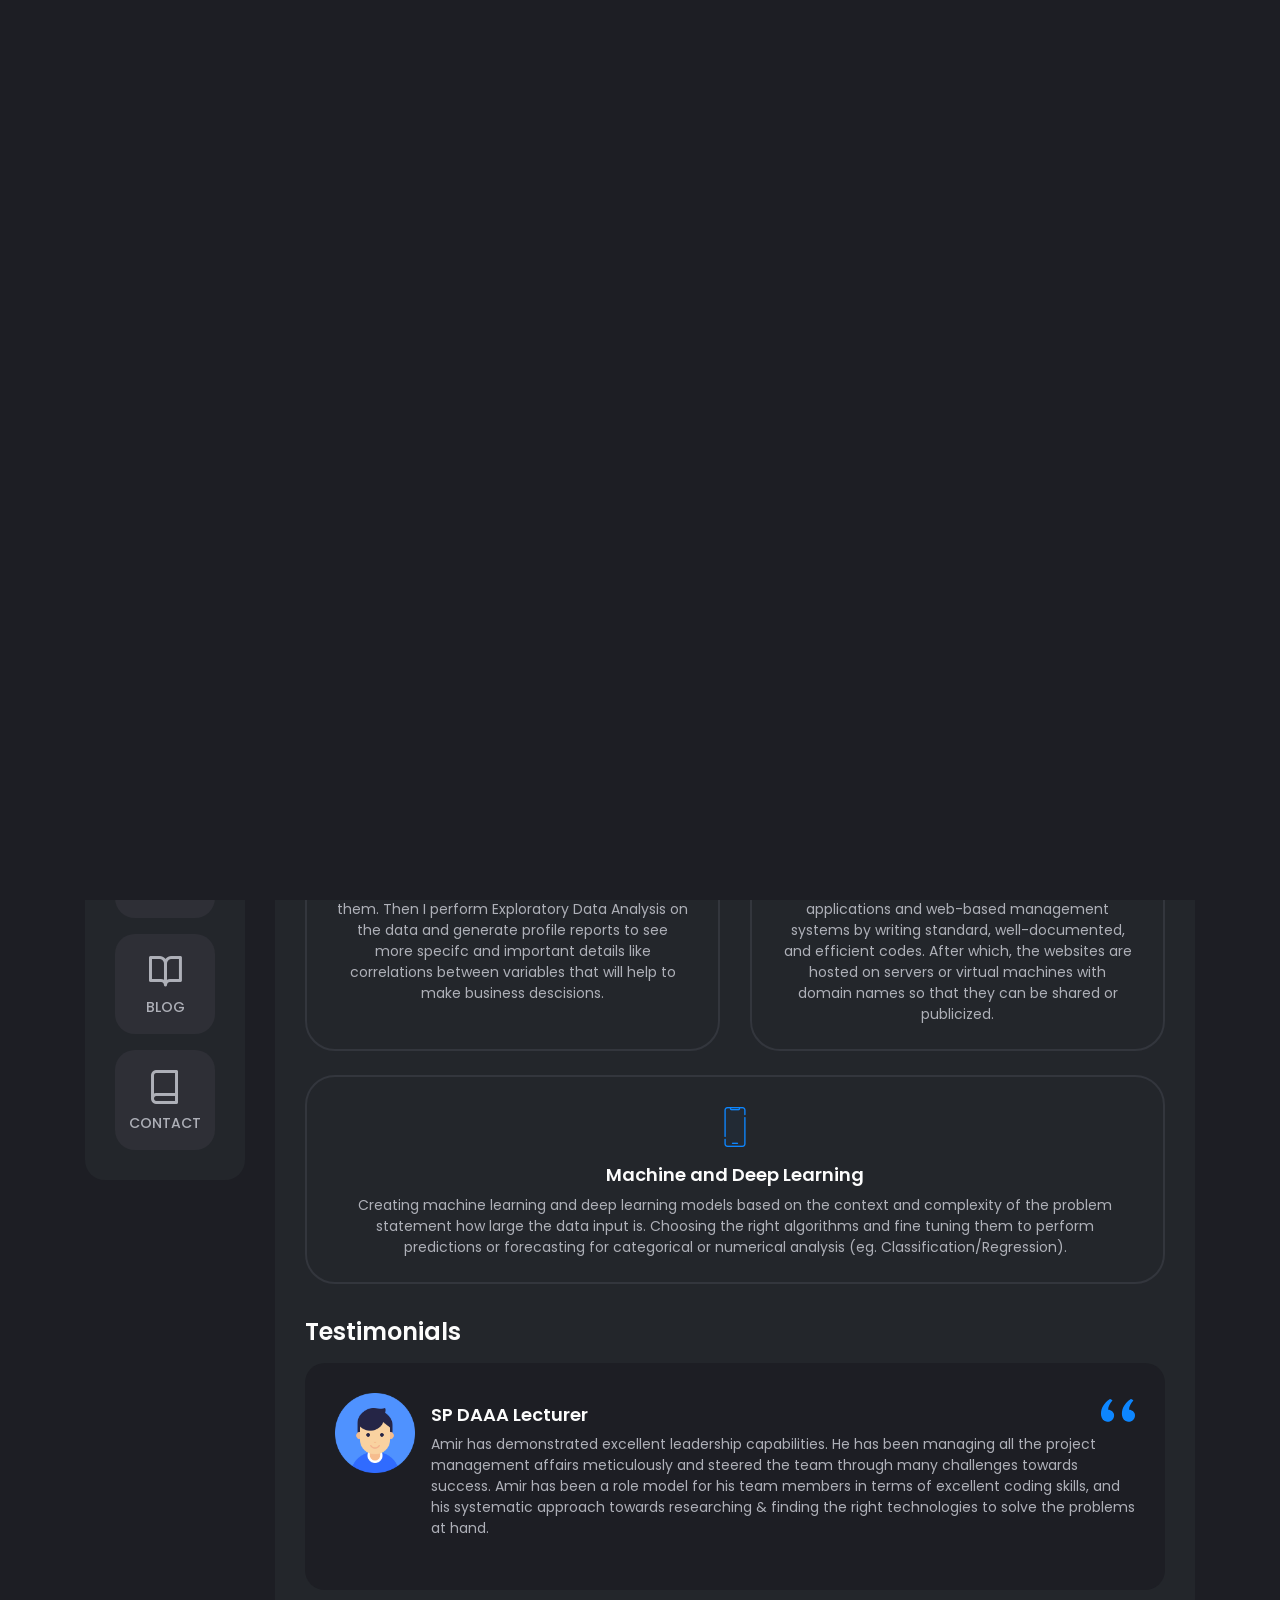
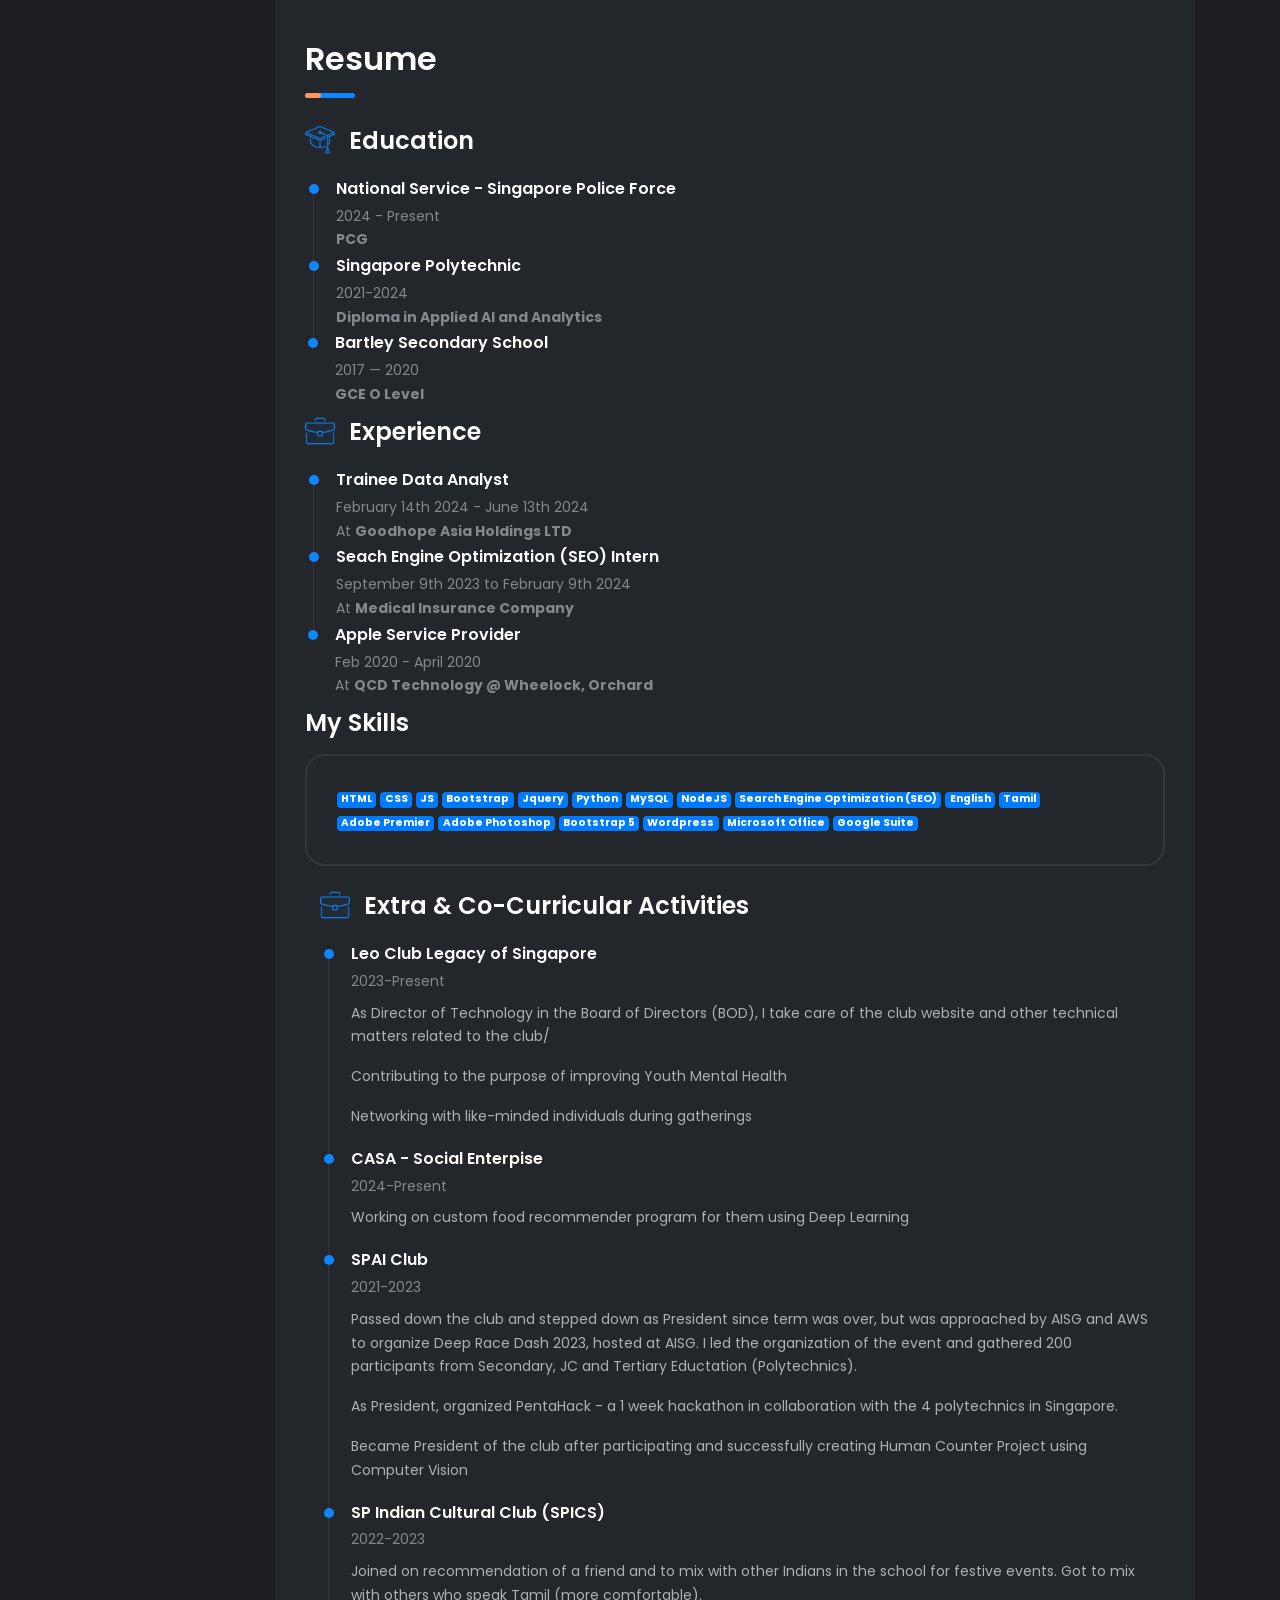
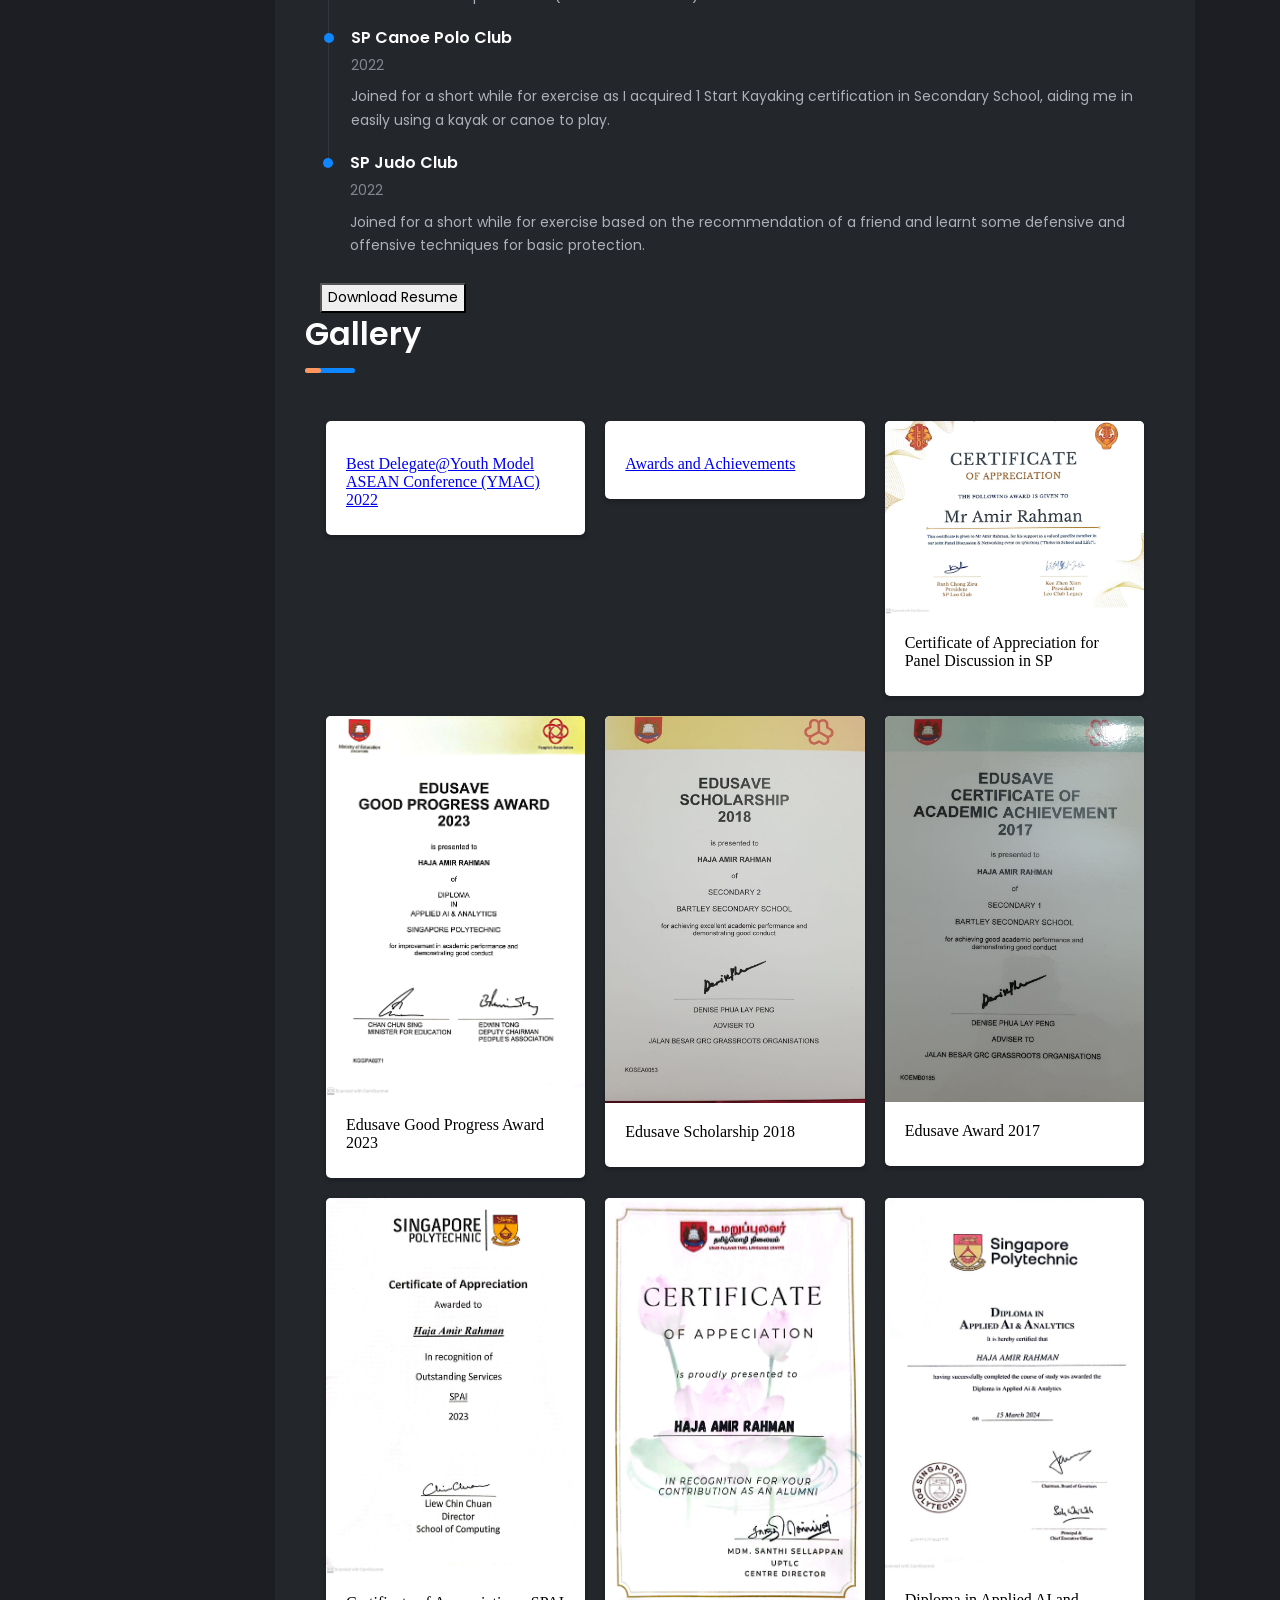
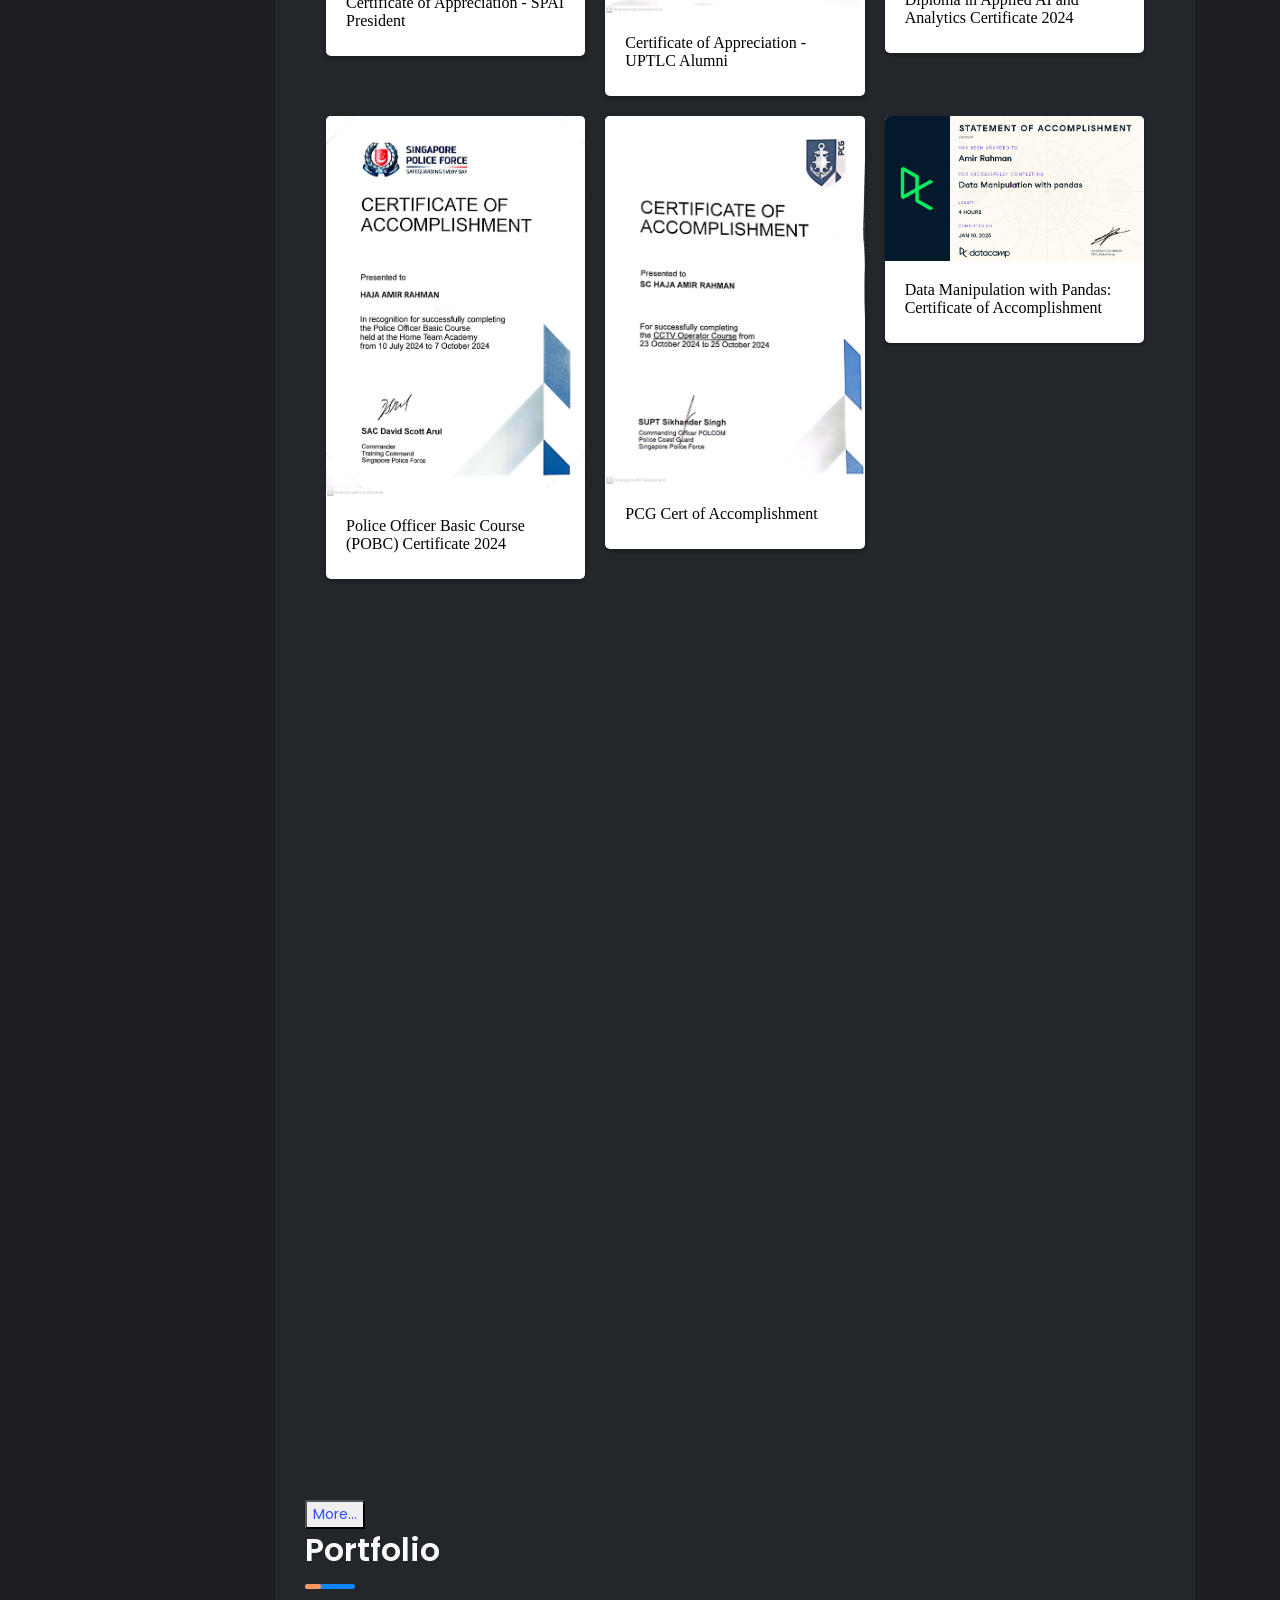
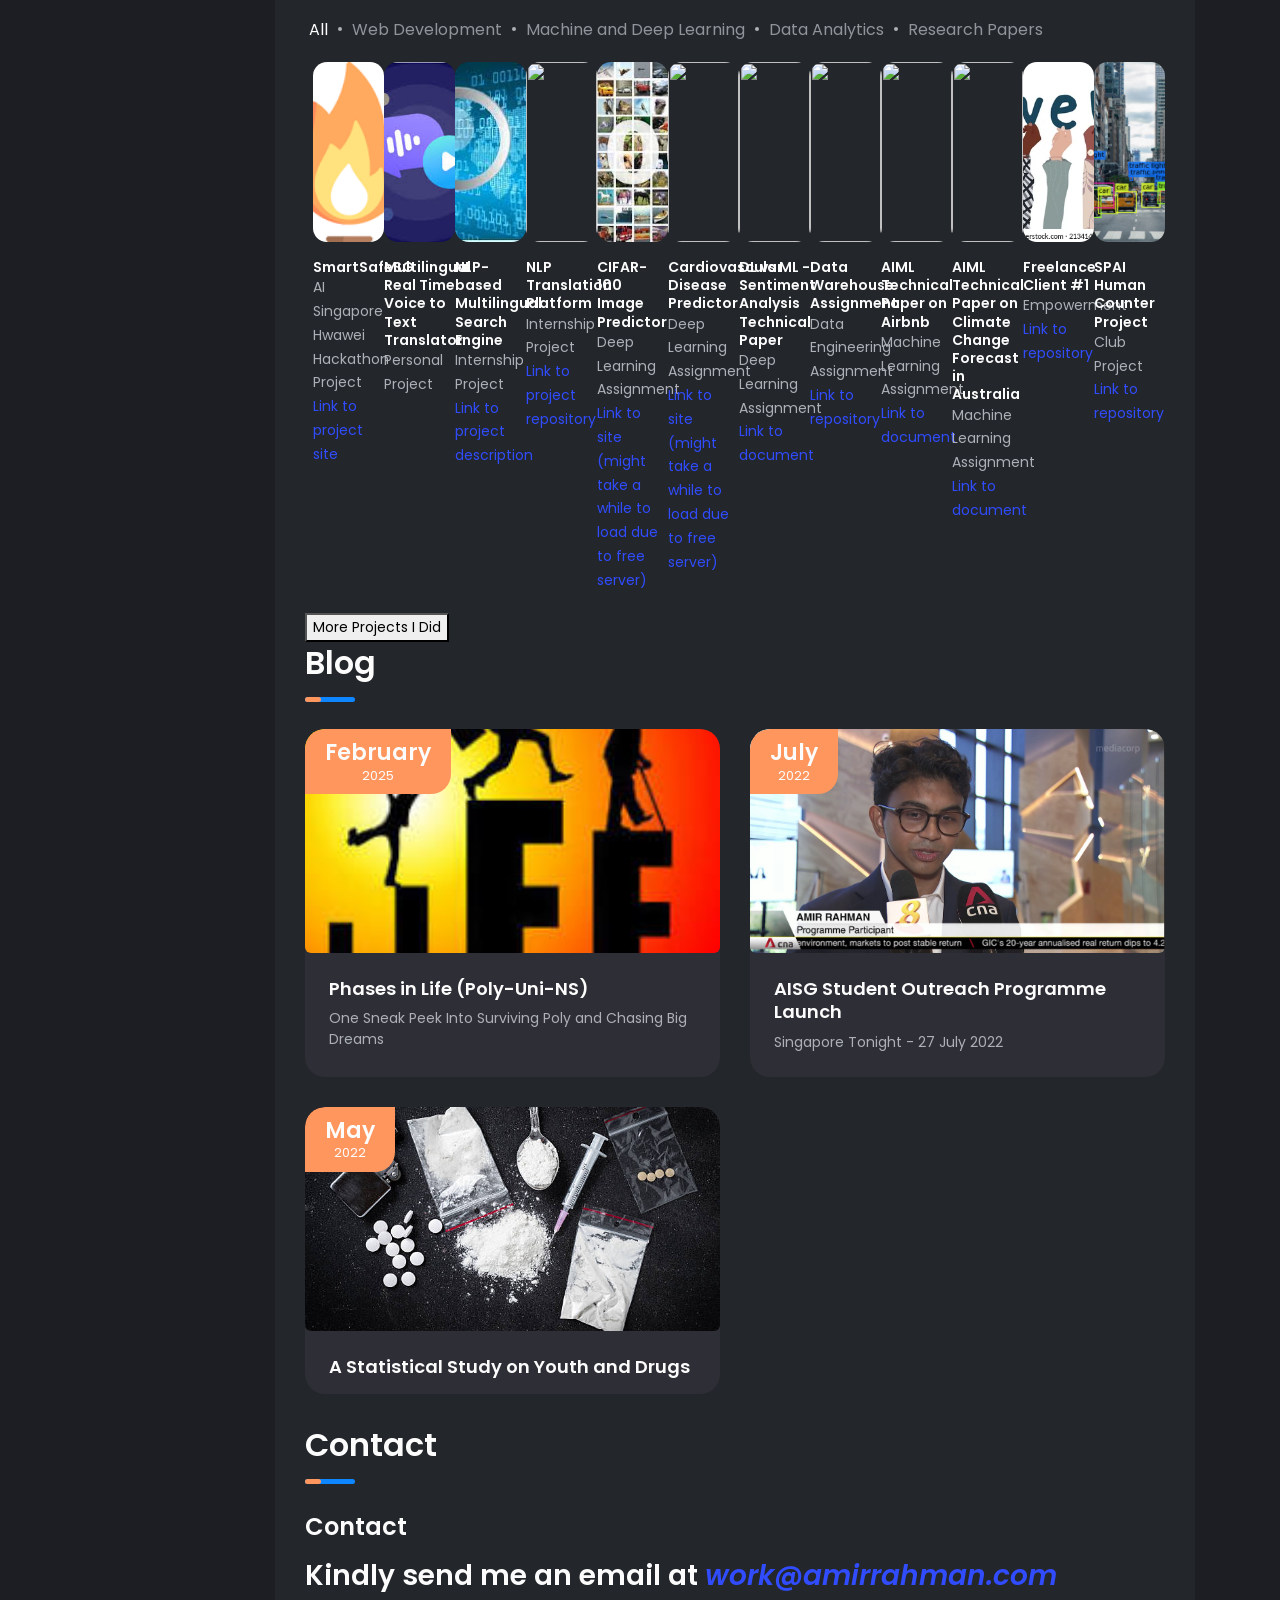
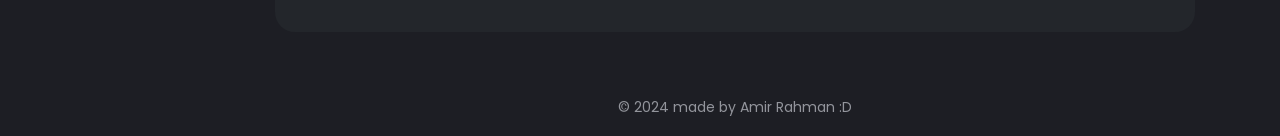
==== index.html @ ee73b828 "added huwaei hackathon project site and kaylee's interview" ====
<!DOCTYPE html>
<html lang="en">

<head>
    <!-- Meta Data -->
    <meta charset="UTF-8">
    <meta content="text/html; charset=UTF-8" http-equiv="Content-Type">
    <meta http-equiv="X-UA-Compatible" content="IE=edge,chrome=1">
    <meta name="viewport" content="width=device-width, initial-scale=1, shrink-to-fit=no">
    <meta name="author" content="amirrahman" />
    <meta name="description" content="Amir Rahman - Data Analyst|AI Engineer|Full Stack Web Developer|">

    <!-- Twitter Cards -->
    <!-- <meta name="twitter:card" content="Amir Rahman - Full Stack Web Developer">
    <meta name="twitter:image" content="assets/img/logo/logo.png">
    <meta name="twitter:title" content="Amir Rahman - Full Stack Web Developer">
    <meta name="twitter:site" content="@nayeemdev">
    <meta name="twitter:creator" content="@nayeemdev"> -->

    <!-- Open Graph data -->
    <meta property="og:locale" content="en_US">
    <meta property="og:type" content="Portfolio">
    <meta property="og:title" content="Amir Rahman">
    <meta property="og:url" content="https://amirrahman19.github.io/Portfoliosite/">
    <meta property="og:site_name" content="Amir Rahman">
    <meta property="og:image" content="assets/img/logo/AmirFormalPhoto.jpg">

    <!-- Google Meta -->
    <meta name="google-site-verification" content="LXeirZYSBk47aNu0DDM0CSdKAXplRUl3loltDy9CjR4" />

    <!-- Title -->
    <title>Amir Rahman</title>

    <!-- Favicons -->
    <link rel="apple-touch-icon" sizes="180x180" href="assets/img/favicons/apple-touch-icon.png">
    <link rel="icon" type="image/png" sizes="32x32" href="logo.png">
    <link rel="icon" type="image/png" sizes="16x16" href="logo.png">
    <link rel="manifest" href="assets/img/favicons/site.webmanifest">
    <link rel="mask-icon" href="assets/img/favicons/safari-pinned-tab.svg" color="#5bbad5">

    <!-- Styles -->
    <link rel="stylesheet" type="text/css" href="assets/styles/style.css" />
    <link rel="stylesheet" href="https://cdnjs.cloudflare.com/ajax/libs/font-awesome/5.8.0/css/all.min.css">
</head>

<body>
    <!-- Preloader -->
    <div class="preloader">
        <div class="preloader__wrap">
            <div class="circle-pulse">
                <div class="circle-pulse__1"></div>
                <div class="circle-pulse__2"></div>
            </div>
            <div class="preloader__progress"><span></span></div>
        </div>
    </div>

    <main class="main">
        <!-- Dark/Light Toggle -->
        <div class="dark-light m-3">
            <div class="btn-group" role="group">
                <button data-toggle="tooltip" title="Switch to Light Mode" type="button" class="btn toggle-btn light"><i class="fas fa-sun"></i></button>
                <button data-toggle="tooltip" title="Switch to Dark Mode" type="button" class="btn toggle-btn dark"><i class="fas fa-moon"></i></button>
            </div>
        </div>

        <!-- Header Image -->
        <div class="header-image">
            <div class="js-parallax" style="background-image: url(assets/img/header_bg_1x.png);"></div>
        </div>

        <div class="container gutter-top">
            <!-- Header -->
            <header class="header box">
                <div class="header__left">
                    <div class="header__photo">
                        <img class="header__photo-img" src="assets/img/logo/AmirFormalPhoto.jpg" alt="Me">
                    </div>
                    <div class="header__base-info">
                        <h4 class="title titl--h4">Amir Rahman</h4>
                        <div class="status">Full Stack Developer | AI & Analytics Specialist | Technical COnsultant </div>
                        <ul class="header__social">
                            <!-- <li><a target="_blank" href="https://facebook.com/nayeemdev"><i class="fab fa-facebook"></i></a></li> -->
                            <!-- <li><a target="_blank" href="https://twitter.com/nayeemdev"><i class="fab fa-twitter"></i></a></li> -->
                            <li><a target="_blank" href="https://www.linkedin.com/in/amir-rahman-486a56216/"><i class="fab fa-linkedin"></i></a></li>
                            <li><a target="_blank" href="https://github.com/Amirrahman19/"><i class="fab fa-github"></i></a></li>
                            <!-- <li><a target="_blank" href="https://medium.com/@nayeemdev"><i class="fab fa-medium"></i></a></li>
                            <li><a target="_blank" href="https://stackoverflow.com/users/9841556"><i class="fab fa-stack-overflow"></i></a></li>
                            <li><a target="_blank" href="https://hackerrank.com/nayeemdev"><i class="fab fa-hackerrank"></i></a></li> -->
                        </ul>
                    </div>
                </div>
                <div class="header__right">
                    <ul class="header__contact">
                        <li><span class="overhead">Email</span>rahman.amir.h@gmail.com</li>
                        <li><span class="overhead">Location</span>Singapore</li>
                    </ul>
                <!-- </div>
                <div> -->

                  <style>
                    
                  .play-button {
                    width: 120px; /* Equal width and height to form a circle */
                    height: 120px;
                    display: flex;
                    justify-content: center;
                    align-items: center;
                    background-color: #4c4faf;
                    color: white;
                    font-size: 18px;
                    font-weight: bold;
                    border: none;
                    border-radius: 50%; /* Makes it a perfect circle */
                    cursor: pointer;
                    box-shadow: 0 4px 6px rgba(0, 0, 0, 0.2);
                    transition: background-color 0.3s ease, transform 0.2s ease;
                }

                    .play-button:hover {
                    background-color: #4c4faf; /* Darker green on hover */
                    transform: scale(1.1); /* Slightly larger on hover */
                }
                </style>

    <button class="play-button" id="playButton">Play Music</button>
    

    <audio id="audio" src="Passacaglia - Handel Halvorsen (Relaxing Piano Music).mp3"></audio>

    <script>
        // JavaScript to handle the play functionality
        const audio = document.getElementById('audio');
        const playButton = document.getElementById('playButton');

        let isPlaying = false;

        playButton.addEventListener('click', () => {
            if (!isPlaying) {
                audio.play();
                playButton.textContent = "Pause Music";
            } else {
                audio.pause();
                playButton.textContent = "Play Music";
            }
            isPlaying = !isPlaying;
        });
    </script>
                </div>
            </header>

            <div class="row sticky-parent">
                <!-- Sidebar nav -->
                <aside class="col-12 col-md-12 col-lg-2">
                    <div class="sidebar box sticky-column">
                        <ul class="nav js-tabs">
                            <li class="nav__item"><a class="active" href="#about-tab"><i class="icon-user"></i>About</a>
                            </li>
                            <li class="nav__item"><a href="#resume-tab"><i class="icon-file-text"></i>Resume</a></li>
                            <li class="nav__item"><a href="#works-tab"><i class="icon-codesandbox"></i>Projects</a></li>
                            <li class="nav__item"><a href="#gallery-tab"><i class="icon-smile"></i>Awards</a> </li>
                            <li class="nav__item"><a href="#blog-tab"><i class="icon-book-open"></i>Blog</a></li>
                            <li class="nav__item"><a href="#contact-tab"><i class="icon-book"></i>Contact</a></li>
                        </ul>
                    </div>
                </aside>

                <!-- Content -->
                <div class="col-12 col-md-12 col-lg-10">
                    <div class="box box-content mb-5" id="content">

                        <div class="content">
                            <!-- ABOUT -->
                            <div id="about-tab" class="tabcontent active">
                                <div class="pb-0 pb-sm-2">
                                    <h1 class="title title--h1 first-title title__separate">About Me</h1>
                                    <p>
                                        My name is Amir, I am an analytical problem-solver, eager to improve systems and processes with innovative ideas. I have a talent for seeing possibilities for improvement, whether at school, home, or within myself. I enjoy logical reasoning and complex
                                        problem-solving. I approach life by analyzing the theory behind what I see.
                                    </p>
                                    <p>
                                        Currently I have graduated from Singapore Polytechnic having studied and mastered the Diploma in Applied AI and Analytics.</p>
                                </div>

                                <!-- What -->
                                <div class="mt-1">
                                    <h2 class="title title--h3">What I'm Doing</h2>
                                    <div class="row">
                                        <!-- Case Item -->
                                        <div class="col-12 col-lg-6">
                                            <div class="case-item">
                                                <img class="case-item__icon" src="assets/icons/design.png" alt="" />
                                                <div>
                                                    <h3 class="title title--h4">Data Analysis & Analytics</h3>
                                                    <p class="case-item__caption">I like to study raw real life data and understand them. Then I perform Exploratory Data Analysis on the data and generate profile reports to see more specifc and important details like correlations between variables that will help to make business descisions.</p>
                                                </div>
                                            </div>
                                        </div>

                                        <!-- Case Item -->
                                        <div class="col-12 col-lg-6">
                                            <div class="case-item">
                                                <img class="case-item__icon" src="assets/icons/development.png" alt="" />
                                                <div>
                                                    <h3 class="title title--h4">Full Stack Web Development</h3>
                                                    <p class="case-item__caption">Developing secure, efficient, and scalable web applications and web-based management systems by writing standard, well-documented, and efficient codes. After which, the websites are hosted on servers or virtual machines with domain names so that they can be shared or publicized.</p>
                                                </div>
                                            </div>
                                        </div>

                                        <!-- Case Item -->
                                        <div class="col-12">
											<div class="case-item">
												<img class="case-item__icon"
													src="assets/icons/mobile.png"
													alt="" />
												<div>
													<h3 class="title title--h4">Machine and Deep Learning</h3>
													<p class="case-item__caption">Creating machine learning and deep learning models based on the context and complexity of the problem statement how large the data input is. Choosing the right algorithms and fine tuning them to perform predictions or forecasting for categorical or numerical analysis (eg. Classification/Regression).</p>
												</div>
											</div>
										</div>
                                    </div>
                                </div>

                                <!-- Testimonials -->
                                <div class="mt-2">
                                    <h2 class="title title--h3">Testimonials</h2>
                                    <div class="swiper-container js-carousel-review">
                                        <div class="swiper-wrapper">
                                            <div class="swiper-slide review-item">
                                                <svg class="avatar avatar--80" viewBox="0 0 84 84">
													<g class="avatar__hexagon">
														<image xlink:href="assets/img/avatar_male.png" height="100%"
															width="100%" />
													</g>
												</svg>
                                                  <div class="review-item__textbox">
                                                      <h4 class="title title--h5">SP DAAA Lecturer</h4>
                                                      <p class="review-item__caption">
                                                        Amir has demonstrated excellent leadership capabilities. He has been managing all the project management affairs meticulously 
                                                        and steered the team through many challenges towards success. Amir has been a role model for his team members in terms of 
                                                        excellent coding skills, and his systematic approach towards researching & finding the right technologies to solve the problems 
                                                        at hand.
                                                      </p>
                                                      <!-- <p>Link to website: <a href="https://sleepz1312.github.io/myportfolio/" target="_blank">https://sleepz137.github.io/Portfolio/</a ></p> -->
                                                      
                                                  </div>
                                              </div>

                                            <div class="swiper-slide review-item">
                                                <svg class="avatar avatar--80" viewBox="0 0 84 84">
													<g class="avatar__hexagon">
														<image xlink:href="assets/img/avatar_female.png" height="100%"
															width="100%" />
													</g>
												</svg>
                                                <div class="review-item__textbox">
                                                    <h4 class="title title--h5">Internship Supervisor</h4>
                                                    <p class="review-item__caption">
                                                      He approached every task with enthusiasm
                                                      and demonstrated a remarkable ability to grasp complex concepts quickly.
                                                      What truly stood out about Amir was his proactive approach to seeking feedback and
                                                      his commitment to improvement. He was not afraid to ask questions or seek
                                                      clarification, and has always applied constructive criticism with grace and a
                                                      determination to grow.
                                                    </p>
                                                </div>
                                            </div>
                                             
                                            <div class="swiper-slide review-item">
                                                <svg class="avatar avatar--80" viewBox="0 0 84 84">
													<g class="avatar__hexagon">
														<image xlink:href="assets/img/avatar_male.png" height="100%"
															width="100%" />
													</g>
												</svg>
                                                <div class="review-item__textbox">
                                                    <h4 class="title title--h5">Leo Club of Singapore Raffles City (LCSRC) Chartered President</h4>
                                                    <p class="review-item__caption">
                                                      Through his active engagement and
                                                      networking efforts, he has cultivated meaningful connections with like-minded individuals,
                                                      thereby facilitating valuable collaborations and initiatives aimed at addressing mental health
                                                      challenges among youth.
                                                      I have no doubt that Mr Amir Rahman possesses the qualities, dedication, and leadership
                                                      skills necessary to excel in his academic pursuits and make significant contributions to your
                                                      esteemed institution/organisation and any community that he is involved in.
                                                    </p>
                                                </div>
                                            </div> 
                                        </div>
                                        <div class="swiper-pagination"></div>
                                    </div>
                                </div>
                                <br>
                                
                                                </div>

                                                <!-- RESUME -->
                                                <div id="resume-tab" class="tabcontent">
                                                    <div class="pb-2">
                                                        <h1 class="title title--h1 first-title title__separate">Resume</h1>
                                                    </div>

                                                    <!-- Experience -->
                                                    <div class="row">
                                                        <div class="col-12">
                                                            <h2 class="title title--h3"><img class="title-icon" src="assets/icons/education.png" alt="" /> Education</h2>
                                                            <div class="timeline">
                                                              <!-- Item -->
                                                              <article class="timeline__item">
                                                                <h5 class="title title--h5 timeline__title">National Service - Singapore Police Force</h5>
                                                                <span class="timeline__period">2024 - Present</span><br>
                                                                <span class="timeline__period"><b>PCG</b></span>
                                                                <!-- <p class="timeline__description"> simply dummy text of the printing and typesetting industry. Lorem Ipsum has been the industry's standard dummy text ever since the 1500s, when an unknown printer took a galley of type and scrambled it to make.</p> -->
                                                            </article>

                                                              <!-- Item -->
                                                                <article class="timeline__item">
                                                                    <h5 class="title title--h5 timeline__title">Singapore Polytechnic</h5>
                                                                    <span class="timeline__period">2021-2024</span> <br>
                                                                    <span class="timeline__period"><b>Diploma in Applied AI and Analytics</b></span>
                                                                    <!-- <p class="timeline__description"> simply dummy text of the printing and typesetting industry. Lorem Ipsum has been the industry's standard dummy text ever since the 1500s, when an unknown printer took a galley of type and scrambled it to make.</p> -->
                                                                </article>

                                                                <!-- Item -->
                                                                <article class="timeline__item">
                                                                    <h5 class="title title--h5 timeline__title">Bartley Secondary School</h5>
                                                                    <span class="timeline__period">2017 — 2020</span><br>
                                                                    <span class="timeline__period"><b>GCE O Level</b></span><br>
                                                                    <!-- <span class="timeline__period">Graduated with CGPA of 3.876</span><br>
                                                                    <span class="timeline__period">Top 10% of cohort in 2019</span> -->

                                                                </article>

                                                                
                                                            </div>
                                                        </div>
                                                        <br>
                                                        <div class="col-12">
                                                            <h2 class="title title--h3"><img class="title-icon" src="assets/icons/experience.png" alt="" /> Experience</h2>
                                                            <div class="timeline">

                                                                <article class="timeline__item">
                                                                    <h5 class="title title--h5 timeline__title">Trainee Data Analyst</h5>
                                                                    <span class="timeline__period">February 14th 2024 - June 13th 2024</span><br>
                                                                    <span class="timeline__period">At <b>Goodhope Asia Holdings LTD</b> </span>
                                                                    
                                                                </article>

                                                                <article class="timeline__item">
                                                                    <h5 class="title title--h5 timeline__title">Seach Engine Optimization (SEO) Intern</h5>
                                                                    <span class="timeline__period">September 9th 2023 to February 9th 2024</span><br>
                                                                    <span class="timeline__period">At <b>Medical Insurance Company</b> </span>
                                                                    
                                                                </article>

                                                                <article class="timeline__item">
                                                                    <h5 class="title title--h5 timeline__title">Apple Service Provider</h5>
                                                                    <span class="timeline__period">Feb 2020 - April 2020</span><br>
                                                                    <span class="timeline__period">At <b>QCD Technology @ Wheelock, Orchard</b> </span>
                                                                    
                                                                </article>



                                                            </div>
                                                        </div>



                                                    </div>

                                                    <!-- Skills -->
                                                    <div class="row">
                                                        <div class="col-12">
                                                            <h2 class="title title--h3">My Skills</h2>
                                                            <div class="box box__border">
                                                                
                                                                <div>
                                                                    <span class="badge badge-primary">HTML</span>
                                                                    <span class="badge badge-primary">CSS</span>
                                                                    <span class="badge badge-primary">JS</span>
                                                                    <span class="badge badge-primary">Bootstrap</span>
                                                                    <span class="badge badge-primary">Jquery</span>
                                                                    <span class="badge badge-primary">Python</span>
                                                                    <span class="badge badge-primary">MySQL</span>
                                                                    <span class="badge badge-primary">NodeJS</span>
                                                                    <span class="badge badge-primary">Search Engine Optimization (SEO) </span>
                                                                    <span class="badge badge-primary">English</span>
                                                                    <span class="badge badge-primary">Tamil</span>
                                                                    <span class="badge badge-primary">Adobe Premier</span>
                                                                    <span class="badge badge-primary">Adobe Photoshop</span>
                                                                    <span class="badge badge-primary">Bootstrap 5</span>
                                                                    <span class="badge badge-primary">Wordpress</span>
                                                                    <span class="badge badge-primary">Microsoft Office</span>
                                                                    <span class="badge badge-primary">Google Suite</span>
                                                                    <!-- <span class="badge badge-primary">Analytical</span>
                                                                    <span class="badge badge-primary">Creative</span>
                                                                    <span class="badge badge-primary">Open-Minded</span> -->

                                                                </div>
                                                            </div>
                                                        </div>
                                                    </div>
                                                    <br>
                                                    <div class="col-12">
                                                        <h2 class="title title--h3"><img class="title-icon" src="assets/icons/experience.png" alt="" /> Extra & Co-Curricular Activities</h2>
                                                        <div class="timeline">

                                                            <!-- Item -->
                                                            <article class="timeline__item">
                                                                <h5 class="title title--h5 timeline__title">Leo Club Legacy of Singapore</h5>
                                                                <span class="timeline__period">2023-Present</span><br>

                                                                <p class="timeline__description">As Director of Technology in the Board of Directors (BOD), I take care of the club website and other technical matters related to the club/</p>
                                                                <p class="timeline__description">Contributing to the purpose of improving Youth Mental Health</p>
                                                                <p class="timeline__description">Networking with like-minded individuals during gatherings</p>


                                                            </article>
                                                            <article class="timeline__item">
                                                                <h5 class="title title--h5 timeline__title">CASA - Social Enterpise</h5>
                                                                <span class="timeline__period">2024-Present</span><br>

                                                                <p class="timeline__description">Working on custom food recommender program for them using Deep Learning</p>


                                                            </article>

                                                            <article class="timeline__item">
                                                                <h5 class="title title--h5 timeline__title">SPAI Club</h5>
                                                                <span class="timeline__period">2021-2023</span><br>

                                                                <p class="timeline__description">Passed down the club and stepped down as President since term was over, but was approached by AISG and AWS to organize Deep Race Dash 2023, hosted at AISG. 
                                                                  I led the organization of the event and gathered 200 participants from Secondary, JC and Tertiary Eductation (Polytechnics).</p>
                                                                <p class="timeline__description">As President, organized PentaHack - a 1 week hackathon in collaboration with the 4 polytechnics in Singapore.</p>
                                                                <p class="timeline__description">Became President of the club after participating and successfully creating Human Counter Project using Computer Vision </p>
                                                                

                                                            </article>

                                                            <article class="timeline__item">
                                                              <h5 class="title title--h5 timeline__title">SP Indian Cultural Club (SPICS)</h5>
                                                              <span class="timeline__period">2022-2023</span><br>

                                                              <p class="timeline__description">Joined on recommendation of a friend and to mix with other Indians in the school for festive events. Got to mix with others who speak Tamil (more comfortable).</p>
                                                              
                                                          </article>

                                                            <article class="timeline__item">
                                                                <h5 class="title title--h5 timeline__title">SP Canoe Polo Club</h5>
                                                                <span class="timeline__period">2022</span><br>

                                                                <p class="timeline__description">Joined for a short while for exercise as I acquired 1 Start Kayaking certification in Secondary School, aiding me in easily using a kayak or canoe to play.</p>
                                                                


                                                            </article>

                                                            <article class="timeline__item">
                                                              <h5 class="title title--h5 timeline__title">SP Judo Club</h5>
                                                              <span class="timeline__period">2022</span><br>

                                                              <p class="timeline__description">Joined for a short while for exercise based on the recommendation of a friend and learnt some defensive and offensive techniques for basic protection.</p>
                                                              
                                                          </article>



                                                        </div> 
                                                        
                                                        <button class="button">Download Resume</button>
                                                    </div>

                                                </div>

                                                <!-- WORKS -->
                                                <div id="gallery-tab" class="tabcontent">
                                                    <div class="pb-2">
                                                        <h1 class="title title--h1 first-title title__separate">Gallery</h1>
                                                    </div>




                                                    <iframe frameborder="0" style="height: 2700px; overflow:scroll; width: 100%;background-color: transparent;" marginheight="1" marginwidth="1" name="cboxmain" id="cboxmain" seamless="seamless" scrolling="no" frameborder="0" allowtransparency="true" src="assets/gallery.html"></iframe>

                                              


                                                    <button class="button"><a href="https://dweebwastaken.github.io/my-portfolio/portfolio.html" target="_blank">More...</a></button>
                                                </div>



                                                <!-- WORKS -->
                                                <div id="works-tab" class="tabcontent">
                                                    <div class="pb-2">
                                                        <h1 class="title title--h1 first-title title__separate">Portfolio</h1>
                                                    </div>

                                                    <!-- Filter -->
                                                    <div class="select">
                                                        <span class="placeholder">Select category</span>
                                                        <ul class="filter">
                                                            <li class="filter__item">Category</li>
                                                            <li class="filter__item active" data-filter="*"><a class="filter__link active" href="#filter">All</a></li>
                                                            <li class="filter__item" data-filter=".web-development"><a class="filter__link" href="#filter">Web Development</a></li>
                                                            <li class="filter__item" data-filter=".ml-dl"><a class="filter__link" href="#filter">Machine and Deep Learning</a></li>
                                                            <li class="filter__item" data-filter=".data-analysis"><a class="filter__link" href="#filter">Data Analytics</a></li>
                                                            <li class="filter__item" data-filter=".research-papers"><a class="filter__link" href="#filter">Research Papers</a></li>
                                                        </ul>
                                                        <input type="hidden" name="changemetoo" />
                                                    </div>

                                                    <!-- Gallery -->
                                                    <div class="gallery-grid js-grid-row js-filter-container">
                                                        <div class="gutter-sizer"></div>
                                                        <!-- Item 1 -->
                                                        <figure class="gallery-grid__item ml-dl">
                                                          <div class="gallery-grid__image-wrap">
                                                              <img class="gallery-grid__image cover lazyload" src="assets/img/firepredict.png" data-zoom alt="" />
                                                          </div>
                                                          <figcaption class="gallery-grid__caption">
                                                              <h4 class="title title--h6 gallery-grid__title">SmartSafeSG</h4>
                                                              <span class="gallery-grid__category">AI Singapore Hwawei Hackathon Project</span>

                                                              <span><a href="assets/NLPSearchEngine.md" target="https://naisc-25.vercel.app/index.html">Link to project site</a></span> </figcaption>
                                                      </figure>

                                                        <figure class="gallery-grid__item ml-dl">
                                                          <div class="gallery-grid__image-wrap">
                                                              <img class="gallery-grid__image cover lazyload" src="assets/img/voicetotext.jpeg" data-zoom alt="" />
                                                          </div>
                                                          <figcaption class="gallery-grid__caption">
                                                              <h4 class="title title--h6 gallery-grid__title">Multilingual Real Time Voice to Text Translator</h4>
                                                              <span class="gallery-grid__category">Personal Project</span>

                                                              <!-- <span><a href="assets/NLPSearchEngine.md" target="_blank">Link to project description</a></span> </figcaption> -->
                                                      </figure>

                                                        <figure class="gallery-grid__item ml-dl">
                                                            <div class="gallery-grid__image-wrap">
                                                                <img class="gallery-grid__image cover lazyload" src="assets/img/nlpsearchengine.jpeg" data-zoom alt="" />
                                                            </div>
                                                            <figcaption class="gallery-grid__caption">
                                                                <h4 class="title title--h6 gallery-grid__title">NLP-based Multilingual Search Engine</h4>
                                                                <span class="gallery-grid__category">Internship Project</span>

                                                                <span><a href="assets/NLPSearchEngine.md" target="_blank">Link to project description</a></span> </figcaption>
                                                        </figure>

                                                        <!-- Item 2 -->
                                                        <figure class="gallery-grid__item ml-dl">
                                                            <div class="gallery-grid__image-wrap">
                                                                <img class="gallery-grid__image cover lazyload" src="https://encrypted-tbn0.gstatic.com/images?q=tbn:ANd9GcTzeFbXIKTzC9djvwHD5x1Ra3W_kb_iQDVnc3lxTAKkLAT6wrHt7ZhsGVxOdF3DZe4tjHE&usqp=CAU" data-zoom alt="" />
                                                            </div>
                                                            <figcaption class="gallery-grid__caption">
                                                                <h4 class="title title--h6 gallery-grid__title">NLP Translation Platform</h4>
                                                                <span class="gallery-grid__category">Internship Project</span>
                                                                <span><a href="assets/NLPTranslationPlatform.md" target="_blank">Link to project repository</a></span>

                                                            </figcaption>
                                                        </figure>

                                                        <!-- Item 3 -->
                                                        <figure class="gallery-grid__item web-design ml-dl">
                                                            <div class="gallery-grid__image-wrap">
                                                                <img class="gallery-grid__image cover lazyload" src="assets/img/cifar100.jpeg" data-zoom alt="" />
                                                            </div>
                                                            <figcaption class="gallery-grid__caption">
                                                                <h4 class="title title--h6 gallery-grid__title">CIFAR-100 Image Predictor</h4>
                                                                <span class="gallery-grid__category">Deep Learning Assignment</span>
                                                                <span><a href="https://ca2webapp.onrender.com/" target="_blank">Link to site (might take a while to load due to free server)</a></span>
                                                            </figcaption>
                                                        </figure>

                                                        <!-- Item 4 -->
                                                        <figure class="gallery-grid__item web-design ml-dl">
                                                            <div class="gallery-grid__image-wrap">
                                                                <img class="gallery-grid__image cover lazyload" src="https://imgs.search.brave.com/Dw-JOc4wPCY49Nekbe8fEiVTePT7qWF0mFywTV-su-o/rs:fit:474:225:1/g:ce/aHR0cHM6Ly90c2Uz/Lm1tLmJpbmcubmV0/L3RoP2lkPU9JUC5a/VGVIcTF6Z25JeFlr/Z0laTmRyTnJRSGFI/YSZwaWQ9QXBp" data-zoom alt="" />
                                                            </div>
                                                            <figcaption class="gallery-grid__caption">
                                                                <h4 class="title title--h6 gallery-grid__title">Cardiovascular Disease Predictor</h4>
                                                                <span class="gallery-grid__category">Deep Learning Assignment</span>
                                                                <span><a href="https://dweebwastaken.github.io/Whitepages-SG/" target="_blank">Link to site (might take a while to load due to free server)</a></span>
                                                            </figcaption>
                                                        </figure>

                                                        <!-- Item 5 -->
                                                        <figure class="gallery-grid__item research-papers">
                                                            <div class="gallery-grid__image-wrap">
                                                                <img class="gallery-grid__image cover lazyload" src="https://imgs.search.brave.com/9CT-743Zl7ZB-2O0ytc_grXuEIfcWototOgHEJtVqNE/rs:fit:632:225:1/g:ce/aHR0cHM6Ly90c2Uz/Lm1tLmJpbmcubmV0/L3RoP2lkPU9JUC5a/bDE0RzVIXzhvanFq/UXFzX3YzSTBRSGFG/aiZwaWQ9QXBp" data-zoom alt="" />
                                                            </div>
                                                            <figcaption class="gallery-grid__caption">
                                                                <h4 class="title title--h6 gallery-grid__title">DL vs ML - Sentiment Analysis Technical Paper</h4>
                                                                <span class="gallery-grid__category">Deep Learning Assignment</span>
                                                                <span><a href="assets/DELE CA1 TechPaper Final.pdf" target="_blank">Link to document</a></span>
                                                            </figcaption>
                                                        </figure>

                                                        <!-- Item 6 -->
                                                        <figure class="gallery-grid__item data-analysis">
                                                            <div class="gallery-grid__image-wrap">
                                                                <img class="gallery-grid__image cover lazyload" src="https://imgs.search.brave.com/U_c8-GobK0hkfuRCtlxDM-o-z1-ZFFUhNGoU6E7tKKk/rs:fit:711:225:1/g:ce/aHR0cHM6Ly90c2Ux/Lm1tLmJpbmcubmV0/L3RoP2lkPU9JUC55/MnVIUzNIU2JXQm1F/T2dNenpUd1NBSGFF/OCZwaWQ9QXBp" data-zoom alt="" />
                                                            </div>
                                                            <figcaption class="gallery-grid__caption">
                                                                <h4 class="title title--h6 gallery-grid__title">Data Warehouse Assignment</h4>
                                                                <span class="gallery-grid__category">Data Engineering Assignment</span>
                                                                <span><a href="https://github.com/Amirrahman19/GRP_CA2" target="_blank">Link to repository</a></span>
                                                            </figcaption>
                                                        </figure>

                                                        <!-- Item 7 -->
                                                        <figure class="gallery-grid__item research-papers">
                                                            <div class="gallery-grid__image-wrap">
                                                                <img class="gallery-grid__image cover lazyload" src="https://www.octoproperty.com/wp-content/uploads/2021/12/airbnb-678x381-1.jpeg" data-zoom alt="" />
                                                            </div>
                                                            <figcaption class="gallery-grid__caption">
                                                                <h4 class="title title--h6 gallery-grid__title">AIML Technical Paper on Airbnb</h4>
                                                                <span class="gallery-grid__category">Machine Learning Assignment</span>
                                                                <span><a href="assets/AIML CA1 TechPaper.pdf" target="_blank">Link to document</a></span>
                                                            </figcaption>
                                                        </figure>

                                                        <!-- Item 8 -->
                                                        <figure class="gallery-grid__item research-papers">
                                        <div class="gallery-grid__image-wrap">
                                            <img class="gallery-grid__image cover lazyload" src="https://www.globalgovernmentforum.com/wp-content/uploads/2022-06-22_Australia-new-climate-change-pledge_Darwin-landscape_CREDIT-Geoff-Whalan.jpg" data-zoom alt="" />
                                        </div>
                                        <figcaption class="gallery-grid__caption">
                                            <h4 class="title title--h6 gallery-grid__title">AIML Technical Paper on Climate Change Forecast in Australia</h4>
                                            <span class="gallery-grid__category">Machine Learning Assignment</span>
                                            <span><a href="assets/AIML CA2 TechPaper.pdf" target="_blank">Link to document</a></span>
                                        </figcaption>
                                    </figure>

                                    <figure class="gallery-grid__item web-development ml-dl">
                                      <div class="gallery-grid__image-wrap">
                                          <img class="gallery-grid__image cover lazyload" src="assets/img/empowerment.webp" data-zoom alt="" />
                                      </div>
                                      <figcaption class="gallery-grid__caption">
                                          <h4 class="title title--h6 gallery-grid__title">Freelance Client #1</h4>
                                          <span class="gallery-grid__category">Empowerment</span>
                                           <span><a href="https://e-empowerment.com/" target="_blank">Link to repository</a></span>
                                      </figcaption>
                                  </figure>
                                                        <!-- Item 9 -->
                                                        <figure class="gallery-grid__item web-development ml-dl">
                                        <div class="gallery-grid__image-wrap">
                                            <img class="gallery-grid__image cover lazyload" src="assets/img/cv.png" data-zoom alt="" />
                                        </div>
                                        <figcaption class="gallery-grid__caption">
                                            <h4 class="title title--h6 gallery-grid__title">SPAI Human Counter Project</h4>
                                            <span class="gallery-grid__category">Club Project</span>
                                             <span><a href="https://github.com/SPAI-Team/Human-Entrance-Counter" target="_blank">Link to repository</a></span>
                                        </figcaption>
                                    </figure>

                                
                                                    </div>


                                                    <button class="button"><a href="https://eb4f542f-75b0-4868-b8ff-0a4ac33140fe-00-1rxs8elaxq3c1.spock.replit.dev/" target="_blank" style="color: black;">More Projects I Did</a></button>
                                                    <br>
                                                    <!-- <button class="button"><a href="https://github.com/DweebWasTaken/SP-DISM" target="_blank" style="color: black;">School Reports</a></button> -->
                                                    <!-- Gallery End -->
                                                </div>



                                                <!-- BLOG -->
                                                <div id="blog-tab" class="tabcontent">
                                                    <div class="pb-2">
                                                        <h1 class="title title--h1 first-title title__separate">Blog</h1>
                                                    </div>

                                                    <!-- News -->
                                                    <div class="news-grid">

                                                          <!-- Post -->
                                                          <article class="news-item box">
                                                            <div class="news-item__image-wrap overlay overlay--45">
                                                                <div class="news-item__date">February<span>2025</span></div>
                                                                <a class="news-item__link" target="_blank" href="https://ospi.beehiiv.com/p/ospi-amir-interview"></a>
                                                                <img class="cover lazyload" src="assets/img/phasesinlife.jpg" alt="কিভাবে Twilio এবং Laravel এর মাধ্যমে sms পাঠাতে হয়" />
                                                            </div>
                                                            <div class="news-item__caption">
                                                                <h2 class="title title--h4">Phases in Life (Poly-Uni-NS)</h2>
                                                                <p>One Sneak Peek Into Surviving Poly and Chasing Big Dreams</p>
                                                            </div>
                                                        </article>

                                                            <!-- Post -->
                                                            <article class="news-item box">
                                                            <div class="news-item__image-wrap overlay overlay--45">
                                                                <div class="news-item__date">July<span>2022</span></div>
                                                                <a class="news-item__link" target="_blank" href="https://www.sp.edu.sg/sp/news/sp/singapore-tonight---27-july-2022"></a>
                                                                <img class="cover lazyload" src="assets/img/aisgstudentoutreachlaunch.png" alt="How to Create Multi Authentication with Multiple Table in Laravel" />
                                                            </div>
                                                            <div class="news-item__caption">
                                                                <h2 class="title title--h4">AISG Student Outreach Programme Launch</h2>
                                                                <p>Singapore Tonight - 27 July 2022</p>
                                                            </div>
                                                        </article>
                                                        <!-- Post -->
                                                        <article class="news-item box">
                                                            <div class="news-item__image-wrap overlay overlay--45">
                                                                <div class="news-item__date">May<span>2022</span></div>
                                                                <a class="news-item__link" target="_blank" href="https://github.com/Amirrahman19/A-Statistical-Study-on-Youth-and-Drugs/blob/main/Youth%26Drugs.pdf"></a>
                                                                <img class="cover lazyload" src="assets/img/istockphoto-538870696-612x612.jpg" alt="A Statistical Study on Youth and Drugs" />
                                                            </div>
                                                            <div class="news-item__caption">
                                                                <h2 class="title title--h4">A Statistical Study on Youth and Drugs</h2>
                                                                <!-- <p></p> -->
                                                            </div>
                                                        </article>



                                                   
                                                    </div>
                                                </div>

                                                <!-- CONTACT -->
                                                <!-- CONTACT -->
                                                <div id="contact-tab" class="tabcontent">
                                                    <div class="pb-2">
                                                        <h1 class="title title--h1 first-title title__separate">Contact</h1>
                                                    </div>

                                                    <!-- Contact -->

                                                    <h2 class="title title--h3">Contact</h2>
                                                    <h3>Kindly send me an email at <a href = "mailto: work@amirrahman.com"><i>work@amirrahman.com</i></a></h3>
                                                    <!-- <form id="contact-form" class="contact-form" data-toggle="validator">
                                                        <div class="row">
                                                            <div class="form-group col-12 col-md-6">
                                                                <input type="text" class="form-control" id="nameContact" name="nameContact" placeholder="Full name" required="required" autocomplete="on" oninvalid="setCustomValidity('Fill in the field')" onkeyup="setCustomValidity('')">
                                                                <div class="help-block with-errors"></div>
                                                            </div>
                                                            <div class="form-group col-12 col-md-6">
                                                                <input type="email" class="form-control" id="emailContact" name="emailContact" placeholder="Email address" required="required" autocomplete="on" oninvalid="setCustomValidity('Email is incorrect')" onkeyup="setCustomValidity('')">
                                                                <div class="help-block with-errors"></div>
                                                            </div>
                                                            <div class="form-group col-12 col-md-12">
                                                                <textarea class="textarea form-control" id="messageContact" name="messageContact" placeholder="Your Message" rows="4" required="required" oninvalid="setCustomValidity('Fill in the field')" onkeyup="setCustomValidity('')"></textarea>
                                                                <div class="help-block with-errors"></div>
                                                            </div>
                                                        </div>
                                                        <div class="row">
                                                            <div class="col-12 col-md-6 order-2 order-md-1 text-center text-md-left">
                                                                <div id="validator-contact" class="hidden"></div>
                                                            </div>
                                                            <div class="col-12 col-md-6 order-1 order-md-2 text-right">
                                                                <button type="submit" class="btn"><i class="font-icon icon-send"></i> Send
												Message</button>
                                                            </div>
                                                        </div>
                                                    </form> -->
                                                </div>
                                            </div>
                                        </div>
                                        <!-- Footer -->
                                        <footer class="footer">© 2024 made by Amir Rahman :D</footer>
                                    </div>
                                </div>
                            </div>
    </main>

    <!-- BackToTop -->
    <div class="back-to-top"></div>

    <!-- JavaScripts -->
    <script src="assets/js/jquery-3.4.1.min.js"></script>
    <script src="assets/js/plugins.min.js"></script>
    <script src="assets/js/common.js"></script>

    <script>
        if (localStorage.getItem("theme") === null) {
            localStorage.setItem('theme', 'dark');
        }
        if (localStorage.getItem('theme') === 'dark') {
            $('head').append('<link rel="stylesheet" id="dark-mode" type="text/css" href="assets/styles/style-dark.css" />');
        } else {
            $('head link[href="assets/styles/style-dark.css"]').remove();
        }

        $('.light').click(function() {
            localStorage.setItem('theme', 'light');
            $('head link[href="assets/styles/style-dark.css"]').remove();
        });

        $('.dark').click(function() {
            localStorage.setItem('theme', 'dark');
            $('head').append('<link rel="stylesheet" id="dark-mode" type="text/css" href="assets/styles/style-dark.css" />');
        });

        $('[data-toggle="tooltip"]').tooltip({
            trigger: 'hover'
        });
    </script>
</body>

</html>
---- assets/styles/style.css ----
@import url(vendors/bootstrap.min.css);
@import url(vendors/swiper.min.css);
@import url(vendors/photoswipe.css);
@import url(../icons/style.css);
@import url("https://fonts.googleapis.com/css2?family=Poppins:ital,wght@0,400;0,500;0,600;1,400;1,500;1,600&amp;display=swap");

/* -----------------------------------------------------------------
    - General Styles
----------------------------------------------------------------- */
*,
::before,
::after {
  background-repeat: no-repeat;
  box-sizing: border-box;
}

html {
  font-size: 1rem;
  -webkit-overflow-scrolling: touch;
  -webkit-box-sizing: border-box;
  box-sizing: border-box;
  -ms-overflow-x: hidden;
}

body, html {
  -webkit-text-size-adjust: 100%;
}

body {
  background: #F7F9FA;
  background-repeat: no-repeat;
  background-attachment: fixed;
  color: #5E6E80;
  font-family: "Poppins", sans-serif;
  font-weight: 400;
  font-size: 0.875rem;
  line-height: 1.7;
  min-height: 100vh;
  overflow-x: hidden;
  -ms-overflow-style: scrollbar;
  -webkit-font-smoothing: antialiased;
}
@media only screen and (max-width: 580px) {
  body {
    line-height: 1.6;
  }
}

html.is-scroll-disabled body {
  height: 100vh;
  overflow: hidden;
}

@media all and (-ms-high-contrast: none), (-ms-high-contrast: active) {
  html.is-scroll-disabled {
    overflow: hidden;
  }
}
.no-scroll {
  overflow: hidden;
  -ms-overflow-style: none;
}

.no-scroll-height {
  overflow-x: hidden;
}

.svg-defs {
  position: absolute;
  height: 0;
  width: 0;
}

.bg-triangles {
  background-image: url(../img/triangles-top.svg), url(../img/triangles-bottom.svg);
  background-position: left top, right bottom;
  background-repeat: no-repeat;
  background-size: inherit;
}
@media only screen and (max-width: 580px) {
  .bg-triangles {
    background-size: contain;
  }
}

/* -----------------------------------------------------------------
    - Typography
----------------------------------------------------------------- */
h1, h2, h3, h4, h5, h6 {
  color: #3B4B5E;
  font-family: "Poppins", sans-serif;
  font-weight: 600;
  line-height: 1.3;
}

.title--h1 {
  font-size: 2rem;
  margin-bottom: 1.3rem;
}

.sm-font-color {
  font-size: 8px;
  color: #93a0a7;
}

@media only screen and (max-width: 580px) {
  .title--h1 {
    font-size: 1.75rem;
    margin-bottom: 1rem;
  }
}
.title--h2 {
  font-size: 1.625rem;
}
@media only screen and (max-width: 580px) {
  .title--h2 {
    font-size: 1.375rem;
  }
}
.title--h3 {
  font-size: 1.5rem;
  margin-bottom: 1rem;
}
@media only screen and (max-width: 580px) {
  .title--h3 {
    font-size: 1.125rem;
  }
}
.title--h4 {
  font-size: 1.125rem;
}
@media only screen and (max-width: 580px) {
  .title--h4 {
    font-size: 1rem;
  }
}
.title--h5 {
  font-size: 1rem;
}
@media only screen and (max-width: 580px) {
  .title--h5 {
    font-size: 0.875rem;
  }
}
.title--h6 {
  font-size: 0.875rem;
}
@media only screen and (max-width: 580px) {
  .title--h6 {
    font-size: 0.75rem;
  }
}
.title--tone {
  color: #304CFD;
}
.title-icon {
  margin-right: 0.5rem;
  margin-top: -0.25rem;
  height: 1.875rem;
  width: 1.875rem;
}
@media only screen and (max-width: 580px) {
  .title-icon {
    height: 1.5625rem;
    width: 1.875rem;
  }
}
.title__separate {
  margin-bottom: 2.3125rem;
  position: relative;
}
.title__separate::before, .title__separate::after {
  content: '';
  background-color: #304CFD;
  border-radius: 0.5rem;
  height: 5px;
  position: absolute;
  bottom: -1.125rem;
  left: 0;
  width: 3.125rem;
  z-index: 1;
}
.title__separate::after {
  background-color: #FF965D;
  width: 1rem;
}
@media only screen and (max-width: 580px) {
  .title__separate {
    margin-bottom: 1.5625rem;
  }
  .title__separate::before, .title__separate::after {
    height: 0.1875rem;
    bottom: -0.625rem;
  }
  .title__separate::before {
    width: 3rem;
  }
  .title__separate::after {
    width: 1rem;
  }
}

.weight--400 {
  font-weight: 400;
}
.weight--500 {
  font-weight: 500;
}
.weight--600 {
  font-weight: 600;
}

.overhead {
  color: rgba(94, 110, 128, 0.8);
  font-size: 0.75rem;
  display: block;
  text-transform: uppercase;
}

.block-quote {
  font-size: 1.25rem;
  font-weight: 400;
  font-style: italic;
  margin: 1.8125rem 0;
  position: relative;
  line-height: 1.6;
}
@media only screen and (max-width: 991px) {
  .block-quote {
    padding-left: 3.75rem;
  }
}
@media only screen and (max-width: 580px) {
  .block-quote {
    font-size: 1.125rem;
    margin: 0.625rem 0 1.25rem;
    padding-left: 0;
    padding-top: 2.5rem;
  }
}
.block-quote::before {
  background-image: url(../img/icon-quote.svg);
  background-repeat: no-repeat;
  background-position: center;
  background-size: contain;
  content: '';
  height: 2.125rem;
  margin: 0 auto;
  position: absolute;
  top: 0;
  left: -3.375rem;
  width: 2.125rem;
}
@media only screen and (max-width: 991px) {
  .block-quote::before {
    left: 0;
  }
}
@media only screen and (max-width: 580px) {
  .block-quote::before {
    right: 0;
  }
}
.block-quote__author {
  font-size: 0.875rem;
  font-style: normal;
  display: block;
  margin-top: 0.625rem;
  padding-left: 3rem;
  position: relative;
}
@media only screen and (max-width: 580px) {
  .block-quote__author {
    font-size: 0.875rem;
    margin-top: 0;
    padding-left: 2rem;
  }
}
.block-quote__author::before {
  content: '';
  background-color: #5E6E80;
  height: 1px;
  margin-bottom: auto;
  margin-top: auto;
  position: absolute;
  top: 0;
  bottom: 0;
  left: 0;
  width: 2rem;
}
@media only screen and (max-width: 580px) {
  .block-quote__author::before {
    width: 1rem;
  }
}

a {
  color: #304CFD;
  cursor: pointer;
  text-decoration: none;
  -webkit-text-decoration-skip: objects;
  transition: color 0.3s cubic-bezier(0.72, 0.16, 0.345, 0.875);
}
a:hover {
  color: #304CFD;
  outline: none;
  text-decoration: underline;
}
a.decoration--none {
  text-decoration: none;
}

img {
  max-width: 100%;
  -webkit-user-select: none;
  -moz-user-select: none;
  -ms-user-select: none;
  user-select: none;
}

iframe {
  background-color: #5E6E80;
  border: 0;
  display: block;
  height: 100%;
  width: 100%;
}

.cover {
  border-radius: 0.375rem;
  object-fit: cover;
  object-position: center;
  font-family: 'object-fit: cover; object-position: center;';
  height: 100%;
  width: 100%;
}
@media only screen and (max-width: 580px) {
  .cover {
    border-radius: 0.25rem;
  }
}

::-moz-selection {
  background: transparent;
  color: #304CFD;
}

::selection {
  background: transparent;
  color: #304CFD;
}

/* -----------------------------------------------------------------
    - Form
----------------------------------------------------------------- */
.form-control, .textarea, select,
.custom-select {
  background-color: #F7F9FA;
  border: 2px solid #F7F9FA;
  border-radius: 1.25rem;
  box-shadow: none;
  color: #5E6E80;
  font-size: inherit;
  height: auto;
  padding: 0.875rem 1.375rem 0.8125rem;
  position: relative;
  width: 100%;
  -webkit-appearance: none;
  -moz-appearance: none;
  appearance: none;
}
@media only screen and (max-width: 580px) {
  .form-control, .textarea, select,
  .custom-select {
    padding: 0.8125rem 1.375rem 0.75rem;
  }
}

.form-control:focus, .textarea:focus, select:focus,
.custom-select:focus {
  background-color: #fff;
  border: 2px solid rgba(141, 153, 166, 0.2);
  color: #5E6E80;
  box-shadow: none;
  outline: none;
}

.form-control {
  line-height: inherit;
}
@media all and (-ms-high-contrast: none), (-ms-high-contrast: active) {
  .form-control {
    line-height: 0;
  }
}
.form-control__icon {
  padding-left: 3.375rem;
}
@media only screen and (max-width: 580px) {
  .form-control__icon {
    padding-left: 2.8125rem;
  }
}

.textarea {
  border-radius: 1.25rem;
  display: block;
  padding: 0.8125rem 1.1875rem;
  resize: none;
}

.form-group {
  margin-bottom: 2rem;
  position: relative;
}
@media only screen and (max-width: 580px) {
  .form-group {
    margin-bottom: 1.6875rem;
  }
}
.form-group .font-icon {
  color: #5E6E80;
  font-size: 1.125rem;
  margin: auto 0;
  position: absolute;
  top: 0;
  bottom: 0;
  left: 2.375rem;
  height: 1rem;
  width: 1rem;
  z-index: 1;
}
@media only screen and (max-width: 580px) {
  .form-group .font-icon {
    font-size: 1rem;
    left: 2.125rem;
  }
}

.help-block {
  position: absolute;
  font-size: 0.75rem;
  line-height: 1.4;
  padding-top: 0.3125rem;
  padding-left: 0.375rem;
}
@media only screen and (max-width: 580px) {
  .help-block {
    font-size: 0.6875rem;
  }
}

.with-errors {
  color: #FF3D57;
}

.has-error input,
.has-error textarea,
.has-error input:focus,
.has-error textarea:focus {
  border-color: #FF3D57;
}

#validator-contact {
  font-size: 0.875rem;
  margin-top: 1rem;
}

.form-control::-webkit-input-placeholder {
  color: #8D99A6;
}

.form-control::-moz-placeholder {
  color: #8D99A6;
}

.form-control:-ms-input-placeholder {
  color: #8D99A6;
}

.form-control::-ms-input-placeholder {
  color: #8D99A6;
}

.form-control::placeholder {
  color: #8D99A6;
}

input:invalid,
textarea:invalid {
  outline: none !important;
}

.custom-control-input:focus:not(:checked) ~ .custom-control-label::before {
  border-color: #304CFD;
}
.custom-control-input:not(:disabled):active ~ .custom-control-label::before {
  border-color: #fff;
  background-color: transparent;
}
.custom-control-input:checked ~ .custom-control-label::before {
  border-color: #304CFD;
  background-color: #304CFD;
}

.custom-control-label {
  line-height: 1.55;
  padding-left: 0.5rem;
}
.custom-control-label::before {
  background-color: transparent;
  border: 1px solid #5E6E80;
}

select,
.custom-select {
  background: url("data:image/svg+xml,%3csvg xmlns='http://www.w3.org/2000/svg' viewBox='0 0 4 5'%3e%3cpath fill='%23fff' d='M2 0L0 2h4zm0 5L0 3h4z'/%3e%3c/svg%3e") no-repeat right 0.1rem center/10px 16px;
}
select option,
.custom-select option {
  color: #5E6E80;
}

.dropdown-menu {
  border: 0;
  border-radius: 12px;
  color: #5E6E80;
  font-size: 0.9375rem;
}
.dropdown-menu::before {
  content: '';
  border-left: 0.375rem solid transparent;
  border-right: 0.375rem solid transparent;
  border-bottom: 0.375rem solid #fff;
  height: 0;
  position: absolute;
  top: -0.375rem;
  left: 1.125rem;
  width: 0;
}
.dropdown.dropup .dropdown-menu::before {
  border-left: 0.375rem solid transparent;
  border-right: 0.375rem solid transparent;
  border-top: 0.375rem solid #fff;
  border-bottom: 0.375rem solid transparent;
  top: auto;
  bottom: -0.75rem;
}

.tooltip-inner {
  max-width: 12.5rem;
  padding: 0.25rem 0.625rem 0.25rem;
  background-color: #5E6E80;
  border-radius: 0.25rem;
}
.tooltip.show {
  opacity: 1;
}

.bs-tooltip-top .arrow::before,
.bs-tooltip-auto[x-placement^="top"] .arrow::before {
  border-width: 0.3125rem 0.3125rem 0;
  border-top-color: #5E6E80;
}

.bs-tooltip-right .arrow::before,
.bs-tooltip-auto[x-placement^="right"] .arrow::before {
  border-width: 0.3125rem 0.3125rem 0.3125rem 0;
  border-right-color: #5E6E80;
}

.bs-tooltip-left .arrow::before,
.bs-tooltip-auto[x-placement^="left"] .arrow::before {
  border-width: 0.3125rem 0 0.3125rem 0.3125rem;
  border-left-color: #5E6E80;
}

.bs-tooltip-bottom .arrow::before,
.bs-tooltip-auto[x-placement^="bottom"] .arrow::before {
  border-width: 0 0.3125rem 0.3125rem;
  border-bottom-color: #5E6E80;
}

@media only screen and (min-width: 580px) {
  .pt-sm-6 {
    padding-top: 5rem;
  }
}

.btn {
  background: #304CFD;
  border-radius: 20px;
  border: 0;
  color: #fff;
  cursor: pointer;
  font-size: 1rem;
  font-weight: 400;
  line-height: 1;
  height: 3.5rem;
  padding: 0 1.5rem;
  position: relative;
  transition: .4s ease-in-out;
  white-space: nowrap;
}
.btn:hover {
  color: #fff;
  box-shadow: none;
  opacity: .9;
}
.btn .font-icon {
  margin-right: 0.375rem;
}
.btn.disabled {
  pointer-events: none;
}
.btn.disabled:hover {
  opacity: .9;
}
.btn.disabled:hover {
  opacity: .9;
}

button:focus {
  outline: none;
}

/* -----------------------------------------------------------------
    - Preloader
----------------------------------------------------------------- */
.preloader {
  display: flex;
  align-items: center;
  justify-content: center;
  background-color: #fff;
  position: fixed;
  top: 0;
  left: 0;
  width: 100%;
  height: 100%;
  overflow: hidden;
  text-align: center;
  z-index: 1106;
  opacity: 1;
}
.preloader > * {
  min-width: 0;
}
.preloader__wrap {
  width: 100%;
  max-width: 9.375rem;
}
.preloader__progress {
  background: #fff;
  height: 0.125rem;
  position: absolute;
  top: 0;
  left: 0;
  overflow: hidden;
  width: 100%;
}
.preloader__progress span {
  background: #304CFD;
  position: absolute;
  top: 0;
  left: 0;
  height: 100%;
  width: 0;
}

.circle-pulse > * {
  position: absolute;
  top: 50%;
  left: 50%;
  border-radius: 50%;
  box-sizing: border-box;
  transform: scale(0);
  animation: pulse 1.6s linear infinite;
}

.circle-pulse__1 {
  width: 6rem;
  height: 6rem;
  margin-top: -3rem;
  margin-left: -3rem;
  background-color: #304CFD;
}

.circle-pulse__2 {
  width: 4.8rem;
  height: 4.8rem;
  margin-top: -2.4rem;
  margin-left: -2.4rem;
  background-color: rgba(48, 76, 253, 0.7);
  animation-delay: -0.8s;
}

@keyframes pulse {
  0% {
    transform: scale(0, 0);
    opacity: 1;
  }
  100% {
    transform: scale(1, 1);
    opacity: 0;
  }
}
/* -----------------------------------------------------------------
    - Header
----------------------------------------------------------------- */
.header-image {
  height: 19.75rem;
  position: absolute;
  top: 0;
  left: 0;
  width: 100%;
}

.header {
  display: flex;
  margin-bottom: 1.875rem;
}
.header > * {
  min-width: 0;
}
@media only screen and (max-width: 991px) {
  .header {
    flex-direction: column;
  }
}
@media only screen and (max-width: 580px) {
  .header {
    margin-bottom: 0.9375rem;
  }
}
.header__left {
  display: flex;
  align-items: start;
  flex: 0 0 50%;
  padding-right: 1.875rem;
  position: relative;
}
.header__left > * {
  min-width: 0;
}
.header__left::before {
  content: '';
  background-color: #EBF0F2;
  position: absolute;
  top: 0;
  right: 0;
  bottom: 0;
  height: 100%;
  width: 1px;
}
@media only screen and (max-width: 991px) {
  .header__left {
    align-items: center;
    flex-direction: column;
    padding-right: 0;
    padding-bottom: 1.25rem;
    text-align: center;
  }
  .header__left::before {
    position: absolute;
    top: auto;
    right: 0;
    bottom: 0;
    height: 1px;
    width: 100%;
  }
}
.header__right {
  display: flex;
  align-items: start;
  flex: 0 0 50%;
  padding-left: 1.875rem;
}
.header__right > * {
  min-width: 0;
}
@media only screen and (max-width: 991px) {
  .header__right {
    padding-left: 0;
    padding-top: 1.875rem;
  }
  .header__right ul:first-child {
    padding: 0;
  }
}
@media only screen and (max-width: 580px) {
  .header__right {
    flex-direction: column;
    padding-top: 1.5rem;
  }
}
.header__photo {
  background-color: #fff;
  border: 0.375rem solid #fff;
  border-radius: 2.9375rem;
  margin-top: -4.125rem;
  height: 10.125rem;
  overflow: hidden;
  width: 10.125rem;
}
@media only screen and (max-width: 991px) {
  .header__photo {
    margin-top: -5rem;
    margin-bottom: 1.25rem;
  }
}
.header__photo-img {
  height: 100%;
  width: 100%;
}
.header__base-info {
  margin-left: 1.5rem;
}
@media only screen and (max-width: 991px) {
  .header__base-info {
    margin-left: 0;
  }
}
.header__base-info .title {
  margin-bottom: 0.125rem;
}
.header__social {
  display: flex;
  align-items: center;
  font-size: 1rem;
  list-style: none;
  margin-top: 0.5rem;
  margin-bottom: 0;
  padding: 0;
}
.header__social > * {
  min-width: 0;
}
.header__social li {
  margin-right: 1rem;
}
.header__social li:last-child {
  margin-right: 0;
}
.header__social a {
  color: #5E6E80;
  text-decoration: none;
}
.header__social a:hover {
  color: #304CFD;
}
@media only screen and (max-width: 991px) {
  .header__social {
    justify-content: center;
  }
}
.header__contact {
  list-style: none;
  margin-bottom: 0;
  width: 50%;
}
@media only screen and (max-width: 991px) {
  .header__contact:first-child {
    padding: 0;
    margin-bottom: 1rem;
  }
}
@media only screen and (max-width: 580px) {
  .header__contact {
    padding: 0;
    width: 100%;
  }
  .header__contact:first-child {
    margin-bottom: 0.75rem;
  }
}
.header__contact li {
  margin-bottom: 1rem;
  word-break: break-all;
}
@media only screen and (max-width: 580px) {
  .header__contact li {
    margin-bottom: 0.75rem;
  }
}
.header__contact li:last-child {
  margin-bottom: 0;
}

.status {
  font-size: 0.875rem;
  display: inline-flex;
  align-items: center;
}
.status > * {
  min-width: 0;
}

/* -----------------------------------------------------------------
    - Sections
----------------------------------------------------------------- */
.box {
  background-color: #fff;
  border-radius: 20px;
  padding: 1.875rem;
  position: relative;
}
@media only screen and (max-width: 580px) {
  .box {
    padding: 1rem;
  }
}
.box__border {
  border: 2px solid #EBF0F2;
  border-radius: 20px;
}
@media only screen and (max-width: 580px) {
  .box__border {
    border-radius: 13.3333333333px;
    padding: 1rem;
  }
}

@media only screen and (max-width: 991px) {
  .box-content {
    border-radius: 0 0 20px 20px;
  }
}
@media only screen and (max-width: 580px) {
  .box-content {
    border-radius: 13.3333333333px;
  }
}

.js-image {
  background-size: cover;
  background-position: center;
  height: 100%;
  width: 100%;
}

.overlay {
  position: relative;
}
.overlay::before, .overlay--45::before, .overlay--80::before {
  content: '';
  background-color: rgba(46, 47, 54, 0.8);
  position: absolute;
  top: 0;
  left: 0;
  height: 100%;
  width: 100%;
  z-index: 2;
}
.overlay--45::before {
  background-color: rgba(46, 47, 54, 0.45);
}
.overlay--80::before {
  background-color: rgba(46, 47, 54, 0.8);
}

.gutter-top {
  padding-top: 14.375rem;
}
@media only screen and (max-width: 580px) {
  .gutter-top {
    padding-top: 5rem;
  }
}
.gutter-top-100 {
  padding-top: 6.25rem;
}
@media only screen and (max-width: 580px) {
  .gutter-top-100 {
    padding-top: 8.125rem;
  }
}

.avatar {
  display: block;
  height: 100%;
  width: 100%;
}
.avatar--180 {
  max-height: 11.25rem;
  max-width: 11.25rem;
  height: 11.25rem;
  width: 11.25rem;
}
@media only screen and (max-width: 991px) {
  .avatar--180 {
    max-height: 12.5rem;
    max-width: 12.5rem;
    height: 12.5rem;
    width: 12.5rem;
  }
}
.avatar--80 {
  max-height: 5rem;
  max-width: 5rem;
}
@media only screen and (max-width: 580px) {
  .avatar--80 {
    max-height: 4.5454545455rem;
    max-width: 4.5454545455rem;
  }
}
.avatar--60 {
  max-height: 3.75rem;
  max-width: 3.75rem;
}
@media only screen and (max-width: 580px) {
  .avatar--60 {
    max-height: 2.8195488722rem;
    max-width: 2.8195488722rem;
  }
}
.avatar__box {
  -webkit-clip-path: url(#avatar-box);
  clip-path: url(#avatar-box);
}
.avatar__hexagon {
  -webkit-clip-path: url(#avatar-hexagon);
  clip-path: url(#avatar-hexagon);
}
.avatar image {
  height: 100%;
  width: 100%;
}

.social {
  line-height: 0;
  margin-top: 1.5rem;
  margin-bottom: 1.375rem;
}
.social__link {
  color: #3B4B5E;
  display: inline-block;
  font-size: 0.875rem;
  margin-left: 0.8125rem;
  text-decoration: none;
}
.social__link:hover {
  cursor: pointer;
  text-decoration: none;
}
.social__link:first-child {
  margin-left: 0;
}

/* -----------------------------------------------------------------
    - Navbar
----------------------------------------------------------------- */
.sidebar {
  transition: all .3s ease-in-out;
}
@media only screen and (max-width: 1200px) {
  .sidebar {
    padding: 1.5rem;
  }
}
@media only screen and (max-width: 991px) {
  .sidebar {
    border-bottom: 1px solid #EBF0F2;
    border-radius: 20px 20px 0 0;
    padding: 1.875rem;
  }
}
@media only screen and (max-width: 580px) {
  .sidebar {
    border-bottom: 0;
    border-radius: 0;
    padding: 0.5rem 0.9375rem;
    position: fixed;
    bottom: 0;
    left: 0;
    width: 100%;
    z-index: 10;
  }
}
.sidebar.is_stuck {
  margin-top: 1.875rem;
  z-index: 1;
}

@media only screen and (max-width: 991px) {
  .nav {
    justify-content: space-between;
  }
}
@media only screen and (max-width: 580px) {
  .nav {
    justify-content: center;
  }
}
.nav__item {
  display: block;
  height: 6.25rem;
  margin-bottom: 1rem;
  text-align: center;
  text-transform: uppercase;
  width: 100%;
}
.nav__item:last-child {
  margin-bottom: 0;
}
@media only screen and (max-width: 1200px) {
  .nav__item {
    height: 5.125rem;
  }
}
@media only screen and (max-width: 991px) {
  .nav__item {
    margin-bottom: 0;
    width: calc(20% - 1rem);
  }
}
@media only screen and (max-width: 768px) {
  .nav__item {
    width: calc(20% - .5rem);
  }
}
@media only screen and (max-width: 580px) {
  .nav__item {
    height: auto;
    width: calc(20% - 0rem);
  }
}
.nav__item a {
  background-color: #F7F9FA;
  border-radius: 1.25rem;
  color: #5E6E80;
  font-size: 0.875rem;
  font-weight: 500;
  display: flex;
  flex-direction: column;
  align-items: center;
  justify-content: center;
  height: 100%;
  position: relative;
  text-decoration: none;
  transition: all 0s;
}
.nav__item a > * {
  min-width: 0;
}
.nav__item a:hover {
  color: #304CFD;
}
@media only screen and (max-width: 1200px) {
  .nav__item a {
    border-radius: 1rem;
    font-size: 0.75rem;
  }
}
@media only screen and (max-width: 768px) {
  .nav__item a {
    font-size: 0.6875rem;
  }
}
@media only screen and (max-width: 580px) {
  .nav__item a {
    background-color: transparent;
  }
}
.nav__item a.active {
  background: #304CFD;
  color: #fff;
}
.nav__item a.active:hover {
  color: #fff;
}
@media only screen and (max-width: 580px) {
  .nav__item a.active {
    background: none;
    box-shadow: none;
    color: #304CFD;
  }
  .nav__item a.active:hover {
    color: #304CFD;
  }
  .nav__item a.active::before {
    content: '';
    background-color: #304CFD;
    height: 0.125rem;
    position: absolute;
    bottom: -0.5rem;
    left: 0;
    width: 100%;
  }
}
.nav__item [class^="icon-"] {
  display: block;
  font-size: 2.25rem;
  margin-top: 0.25rem;
  margin-bottom: 0.5rem;
}
@media only screen and (max-width: 1200px) {
  .nav__item [class^="icon-"] {
    font-size: 1.75rem;
    margin-bottom: 0.25rem;
  }
}
@media only screen and (max-width: 768px) {
  .nav__item [class^="icon-"] {
    font-size: 1.5rem;
  }
}
@media only screen and (max-width: 580px) {
  .nav__item [class^="icon-"] {
    font-size: 1.0625rem;
    margin-top: 0.375rem;
  }
}

/* -----------------------------------------------------------------
    - Footer
----------------------------------------------------------------- */
.footer {
  color: #8D99A6;
  font-size: 0.875rem;
  padding-top: 1rem;
  padding-bottom: 1rem;
  text-align: center;
}
@media only screen and (max-width: 580px) {
  .footer {
    padding-top: 0.5rem;
    padding-bottom: 0.5rem;
  }
}

/* -----------------------------------------------------------------
    - Cases
----------------------------------------------------------------- */
.case-item {
  border: 2px solid #EBF0F2;
  border-radius: calc(20px + 10px);
  display: flex;
  flex-direction: column;
  align-items: center;
  height: calc(100% - 24px);
  margin-bottom: 1.5rem;
  padding: 1.875rem 1.875rem 1.5rem;
  position: relative;
  text-align: center;
}
.case-item > * {
  min-width: 0;
}
@media only screen and (max-width: 991px) {
  .case-item {
    height: calc(100% - 20px);
  }
}
@media only screen and (max-width: 580px) {
  .case-item {
    border-radius: 13.3333333333px;
    height: calc(100% - 15px);
    margin-bottom: 0.9375rem;
    padding: 1rem;
    text-align: center;
  }
}
@media screen and (-ms-high-contrast: active), (-ms-high-contrast: none) {
  .case-item {
    display: block;
  }
}
.case-item__icon {
  height: 2.5rem;
  width: 2.5rem;
  margin-bottom: 1rem;
}
@media only screen and (max-width: 580px) {
  .case-item__icon {
    margin-bottom: 0.8125rem;
  }
}
.case-item div {
  flex: 1;
}
.case-item__caption {
  line-height: 1.5;
}
@media only screen and (max-width: 580px) {
  .case-item__caption {
    font-size: 0.8125rem;
    line-height: 1.4;
  }
}
.case-item__caption:last-child {
  margin-bottom: 0;
}

/* -----------------------------------------------------------------
    - Clients
----------------------------------------------------------------- */
.js-carousel-clients {
  padding-top: 0.5rem;
  padding-bottom: 1rem;
}
@media only screen and (max-width: 991px) {
  .js-carousel-clients {
    padding-bottom: 0;
  }
}
@media only screen and (max-width: 580px) {
  .js-carousel-clients .swiper-slide {
    text-align: center;
  }
}

/* -----------------------------------------------------------------
    - Contact
----------------------------------------------------------------- */
@media only screen and (max-width: 768px) {
  .contact-form .btn {
    width: 100%;
  }
}

.map {
  background-color: #F7F9FA;
  border-radius: 13.3333333333px;
  height: 23.75rem;
  margin-bottom: 2rem;
  position: relative;
  direction: ltr;
}
@media only screen and (max-width: 580px) {
  .map {
    height: 15.625rem;
    margin-bottom: 1.25rem;
  }
}

.popover-map-title {
  color: #3B4B5E;
  font-size: 1.125rem;
  margin-top: 0.1875rem;
  margin-bottom: 0.5rem;
}
.popover-map-caption {
  color: #5E6E80;
  font-weight: 400;
}

#marker {
  background-image: url("../img/icon-map-pic.svg");
  background-size: cover;
  width: 3.125rem;
  height: 3.125rem;
  cursor: pointer;
}

/* -----------------------------------------------------------------
    - Portfolio
----------------------------------------------------------------- */
.gutter-sizer {
  width: 1.875rem;
}

.gallery-grid {
  display: flex;
}
.gallery-grid > * {
  min-width: 0;
}
.gallery-grid-2 {
  display: flex;
  flex-wrap: wrap;
  margin-left: -10px;
  margin-right: -11px;
}
.gallery-grid-2 > * {
  min-width: 0;
}
.gallery-grid-2 .gallery-grid__item {
  margin-left: 10px;
  margin-right: 10px;
}
@media only screen and (max-width: 991px) {
  .gallery-grid-2 .gallery-grid__item {
    width: calc(50% - 20px);
  }
}
@media only screen and (max-width: 768px) {
  .gallery-grid-2 .gallery-grid__item {
    width: 100%;
  }
}
.gallery-grid__item {
  margin-bottom: 1.25rem;
  width: calc(33% - 18px);
}
@media only screen and (max-width: 991px) {
  .gallery-grid__item {
    width: calc(50% - 16px);
  }
}
@media only screen and (max-width: 768px) {
  .gallery-grid__item {
    width: 100%;
  }
  .gallery-grid__item:last-child {
    margin-bottom: 0;
  }
}
.gallery-grid__item:hover .gallery-grid__image {
  transform: scale3d(1.1, 1.1, 1);
}
.gallery-grid-two .gallery-grid__item {
  width: calc(50% - 16px);
}
@media only screen and (max-width: 768px) {
  .gallery-grid-two .gallery-grid__item {
    width: 100%;
  }
}
.gallery-grid__image-wrap {
  border-radius: 14px;
  display: block;
  height: 11.25rem;
  overflow: hidden;
  position: relative;
  width: 100%;
  z-index: 1;
}
@media only screen and (max-width: 991px) {
  .gallery-grid__image-wrap {
    height: 12.5rem;
  }
}
@media only screen and (max-width: 768px) {
  .gallery-grid__image-wrap {
    height: 18.125rem;
  }
}
.gallery-grid-two .gallery-grid__image-wrap {
  height: auto;
}
.gallery-grid__image {
  border-radius: 10px;
  transform: scale3d(1, 1, 1);
}
.gallery-grid__title {
  margin-top: 1rem;
  margin-bottom: 0;
}
@media only screen and (max-width: 580px) {
  .gallery-grid__title {
    font-size: 0.875rem;
  }
}
.gallery-grid__category {
  font-size: 0.875rem;
  display: block;
}

@media only screen and (min-width: 769px) {
  .filter {
    display: inline-flex;
    flex-wrap: wrap;
    font-size: 1rem;
    list-style: none;
    margin-bottom: 1.1875rem;
    padding: 0;
  }
  .filter > * {
    min-width: 0;
  }
  .filter__item {
    padding-right: 1rem;
    position: relative;
  }
  .filter__item::before {
    content: '';
    background-color: #5E6E80;
    border-radius: 0.1875rem;
    position: absolute;
    top: 0;
    right: 0.375rem;
    bottom: 0;
    height: 0.25rem;
    margin: auto;
    width: 0.25rem;
  }
  .filter__item:first-child {
    display: none;
  }
  .filter__item:last-child {
    padding-right: 0;
  }
  .filter__item:last-child::before {
    display: none;
  }
  .filter__item a {
    color: rgba(94, 110, 128, 0.8);
  }
  .filter__item.active a {
    color: #3B4B5E;
  }
  .filter__link {
    padding: 0 0.25rem;
    text-decoration: none;
    display: block;
    overflow: hidden;
    position: relative;
  }
  .filter__link:hover {
    text-decoration: none;
  }
}
.select .placeholder {
  display: none;
}

@media only screen and (max-width: 768px) {
  .select {
    background-color: #F7F9FA;
    border-radius: 1.25rem;
    display: block;
    margin-bottom: 2rem;
    padding: 0.25rem 1.1875rem 0.1875rem 1.25rem;
    position: relative;
    vertical-align: middle;
    text-align: left;
    user-select: none;
    width: 100%;
    -webkit-touch-callout: none;
    z-index: 2;
  }
  .select .placeholder {
    cursor: pointer;
    display: block;
    padding: 0.5rem 0;
    position: relative;
    z-index: 1;
  }
  .select .placeholder:after {
    position: absolute;
    top: 50%;
    right: 0.125rem;
    transform: translateY(-50%);
    font-family: 'icomoon';
    content: '\e940';
    z-index: 10;
  }
  .select.is-open .placeholder:after {
    content: '\e943';
  }
  .select.is-open ul {
    display: block;
  }
  .select ul {
    background-color: #fff;
    border-radius: 20px;
    display: none;
    max-height: 37.5rem;
    overflow: hidden;
    overflow-y: auto;
    padding: 0.625rem 0;
    position: absolute;
    top: 100%;
    left: 0;
    width: 100%;
    z-index: 100;
  }
  .select ul li {
    display: block;
    text-align: left;
    padding: 0.3125rem 1.25rem 0.1875rem;
    color: #5E6E80;
    cursor: pointer;
  }
  .select ul li:hover {
    background-color: #304CFD;
  }
  .select ul li:hover a {
    color: #fff;
  }
  .select ul li:first-child {
    display: none;
  }
  .select ul li a {
    color: #5E6E80;
    text-decoration: none;
  }
}
@media only screen and (max-width: 580px) {
  .select {
    margin-bottom: 1rem;
  }
}
/* -----------------------------------------------------------------
    - News
----------------------------------------------------------------- */
.news-grid {
  display: flex;
  flex-wrap: wrap;
  margin-left: -0.9375rem;
  margin-right: -0.9375rem;
}
.news-grid > * {
  min-width: 0;
}
@media only screen and (max-width: 991px) {
  .news-grid {
    margin-left: 0;
    margin-right: 0;
  }
}

.news-item {
  background-color: #F7F9FA;
  margin-bottom: 1.875rem;
  margin-left: 0.9375rem;
  margin-right: 0.9375rem;
  padding: 0;
  width: calc(50% - 30px);
}
@media only screen and (max-width: 991px) {
  .news-item {
    margin-left: 0;
    margin-right: 0;
    width: 100%;
  }
  .news-item:last-child {
    margin-bottom: 0;
  }
}
@media only screen and (max-width: 580px) {
  .news-item {
    margin-bottom: 1.25rem;
  }
}
.news-item:hover .news-item__image-wrap::before, .news-item:hover .news-item__image-wrap::after {
  opacity: 1;
}
.news-item__image-wrap {
  overflow: hidden;
  border-radius: 20px 20px 0 0;
  height: 14rem;
  position: relative;
}
@media only screen and (max-width: 991px) {
  .news-item__image-wrap {
    height: 18rem;
  }
}
@media only screen and (max-width: 580px) {
  .news-item__image-wrap {
    height: 12rem;
  }
}
.news-item__image-wrap::before {
  opacity: 0;
  transition: opacity .5s ease-in-out;
}
.news-item__image-wrap::after {
  content: '';
  background-image: url(../img/icon-news.svg);
  height: 2.5rem;
  margin: auto;
  opacity: 0;
  pointer-events: none;
  position: absolute;
  top: 0;
  right: 0;
  bottom: 0;
  left: 0;
  transition: opacity .5s ease-in-out;
  width: 2.5rem;
  z-index: 2;
}
.news-item__date {
  background-color: #FF965D;
  color: #fff;
  border-radius: 20px 0 20px 0;
  font-size: 1.375rem;
  font-weight: 600;
  line-height: 1.3;
  padding: 0.625rem 1.25rem;
  position: absolute;
  top: 0;
  text-align: center;
  z-index: 2;
}
.news-item__date span {
  font-size: 0.8125rem;
  font-weight: 400;
  display: block;
}
@media only screen and (max-width: 580px) {
  .news-item__date {
    font-size: 1.125rem;
    line-height: 1.2;
    padding: 0.5625rem 1rem;
  }
  .news-item__date span {
    font-size: 0.625rem;
  }
}
.news-item__link {
  position: absolute;
  height: 100%;
  width: 100%;
  z-index: 2;
}
.news-item__caption {
  padding: 1.5rem 1.5rem 0.5rem;
}
@media only screen and (max-width: 580px) {
  .news-item__caption {
    padding: 1.1875rem 1rem 0;
  }
}
.news-item p {
  line-height: 1.5;
}
@media only screen and (max-width: 580px) {
  .news-item p {
    font-size: 0.875rem;
  }
}

/* -----------------------------------------------------------------
    - Single post
----------------------------------------------------------------- */
.header-post {
  margin-top: 1rem;
  text-align: center;
}
.header-post__image-wrap {
  height: 28.125rem;
  margin-bottom: 2.125rem;
}
@media only screen and (max-width: 580px) {
  .header-post__image-wrap {
    height: 20rem;
    margin-bottom: 1.5rem;
  }
}

.caption-post {
  margin-left: auto;
  margin-right: auto;
  margin-bottom: 1.75rem;
  width: 86%;
}
@media only screen and (max-width: 991px) {
  .caption-post {
    width: 100%;
  }
}
@media only screen and (max-width: 580px) {
  .caption-post {
    margin-bottom: 1.1875rem;
  }
}

.gallery-post {
  display: flex;
  flex-wrap: wrap;
  margin-left: -1rem;
  margin-right: -1rem;
}
.gallery-post > * {
  min-width: 0;
}
@media only screen and (max-width: 580px) {
  .gallery-post {
    margin-left: 0;
    margin-right: 0;
  }
}
.gallery-post__item {
  flex: calc(50% - 2rem);
  margin-left: 1rem;
  margin-right: 1rem;
  width: calc(50% - 2rem);
}
@media only screen and (max-width: 768px) {
  .gallery-post__item {
    flex: calc(50% - 1.25rem);
    margin-left: 0.625rem;
    margin-right: 0.625rem;
    width: calc(50% - 1.25rem);
  }
}
@media only screen and (max-width: 580px) {
  .gallery-post__item {
    flex: 100%;
    margin-left: 0;
    margin-right: 0;
    margin-bottom: 1rem;
    width: 100%;
  }
}
.gallery-post__caption {
  font-size: .875rem;
  font-style: italic;
  padding: 1rem 1rem 2rem;
  text-align: center;
  width: 100%;
}
@media only screen and (max-width: 580px) {
  .gallery-post__caption {
    padding: 0 0 1rem;
  }
}

.footer-post {
  display: flex;
  align-items: center;
  justify-content: center;
  flex-wrap: wrap;
  margin-bottom: 2rem;
  margin-top: 2rem;
  padding-top: 2rem;
  position: relative;
}
.footer-post > * {
  min-width: 0;
}
@media only screen and (max-width: 580px) {
  .footer-post {
    margin-bottom: 1rem;
    margin-top: 1rem;
    padding-top: 1.5rem;
  }
}
.footer-post::before {
  content: '';
  background-color: #3B4B5E;
  height: 1px;
  margin: auto;
  position: absolute;
  top: 0;
  right: 0;
  left: 0;
  width: 15%;
}
.footer-post__share {
  display: flex;
  align-items: baseline;
  color: #3B4B5E;
  font-size: 0.875rem;
  margin: 0 1.125rem;
}
.footer-post__share > * {
  min-width: 0;
}
@media only screen and (max-width: 580px) {
  .footer-post__share {
    margin: 0 0.75rem;
  }
}
.footer-post__share:hover {
  text-decoration: none;
}
.footer-post__share .font-icon {
  margin-right: 0.6875rem;
}
@media only screen and (max-width: 580px) {
  .footer-post__share span {
    display: none;
  }
}

.comment-box {
  display: flex;
  flex-direction: column;
}
.comment-box > * {
  min-width: 0;
}
.comment-box .comment-box {
  margin-left: 3rem;
}
@media only screen and (max-width: 580px) {
  .comment-box .comment-box {
    margin-left: 1.25rem;
  }
}
.comment-box__inner {
  background-color: #F7F9FA;
  border-radius: 20px;
  display: flex;
  margin-bottom: 1.25rem;
  padding: 1.25rem 1.25rem 1rem 1.375rem;
}
.comment-box__inner > * {
  min-width: 0;
}
@media only screen and (max-width: 580px) {
  .comment-box__inner {
    display: block;
    padding: 1rem 1rem 0.625rem 1.125rem;
    margin-bottom: 1rem;
  }
}
.comment-box__body {
  flex: 1;
  font-size: 0.875rem;
  line-height: 1.6;
}
@media only screen and (max-width: 580px) {
  .comment-box__body {
    font-size: 0.875rem;
  }
}
.comment-box__body p {
  margin-bottom: 0.6875rem;
}
@media only screen and (max-width: 580px) {
  .comment-box__body p {
    margin-bottom: 0.8125rem;
  }
}
.comment-box__body .emoji {
  margin: 0 0.3125rem;
  vertical-align: bottom;
}
@media only screen and (max-width: 580px) {
  .comment-box__body .emoji {
    margin: 0 0.125rem;
    height: 1.125rem;
    width: 1.125rem;
  }
}
.comment-box__details {
  display: flex;
  justify-content: space-between;
  font-size: 1rem;
  color: #3B4B5E;
  margin-top: 0.5rem;
  margin-bottom: 0.5rem;
}
.comment-box__details > * {
  min-width: 0;
}
@media only screen and (max-width: 580px) {
  .comment-box__details {
    font-size: 0.9375rem;
    flex-direction: column;
  }
}
.comment-box__details a {
  text-decoration: none;
}
.comment-box__details-date {
  font-size: 0.75rem;
  font-weight: 400;
}
@media only screen and (max-width: 580px) {
  .comment-box__details-date {
    font-size: 0.75rem;
    margin-top: 0.3125rem;
  }
}
.comment-box .avatar {
  margin-right: 1rem;
  flex-shrink: 0;
}
.comment-box__footer {
  display: inline-flex;
  list-style: none;
  margin: 0;
  padding: 0;
}
.comment-box__footer li {
  display: flex;
  align-items: center;
  cursor: pointer;
  margin-right: 2rem;
}
.comment-box__footer li > * {
  min-width: 0;
}
@media only screen and (max-width: 580px) {
  .comment-box__footer li {
    margin-right: 1rem;
  }
}
.comment-box__footer li:hover {
  color: #304CFD;
}
.comment-box__footer li:last-child {
  margin-right: 0;
}
.comment-box__footer span {
  font-size: 0.75rem;
  padding-left: 0.375rem;
}
@media only screen and (max-width: 580px) {
  .comment-box__footer span {
    font-size: 0.75rem;
  }
}
.comment-box__footer .font-icon {
  font-size: 1rem;
  vertical-align: text-bottom;
}
@media only screen and (max-width: 580px) {
  .comment-box__footer .font-icon {
    font-size: 0.875rem;
  }
}
.comment-box__footer .icon-like-fill {
  color: #FF3D57;
}

.comment-form {
  margin-top: 1rem;
  position: relative;
}
.comment-form .textarea {
  padding: 1.125rem 4.5rem 1rem 2.875rem;
  max-height: 12.5rem;
  overflow: hidden !important;
}
@media only screen and (max-width: 580px) {
  .comment-form .textarea {
    padding: 0.75rem 3.25rem 0.625rem 2.5rem;
  }
}
@media screen and (-ms-high-contrast: active), (-ms-high-contrast: none) {
  .comment-form .textarea {
    line-height: 1.5;
  }
}
.comment-form .btn {
  border-radius: 0.875rem;
  display: flex;
  align-items: center;
  justify-content: center;
  height: 2.5rem;
  margin-right: 0.5rem;
  margin-bottom: auto;
  margin-top: auto;
  padding: 0;
  position: absolute;
  top: 0;
  right: 0;
  bottom: 0;
  width: 2.5rem;
}
.comment-form .btn > * {
  min-width: 0;
}
@media only screen and (max-width: 580px) {
  .comment-form .btn {
    height: 2.1551724138rem;
    width: 2.1551724138rem;
  }
}
.comment-form .btn .font-icon {
  margin: 0;
}
.comment-form .dropdown {
  height: 1.1875rem;
  line-height: 1.2;
  margin-top: auto;
  margin-bottom: auto;
  margin-left: 1rem;
  position: absolute;
  top: 0;
  bottom: 0;
}
.comment-form .dropdown-menu {
  margin-left: -1rem;
  min-width: 14.9375rem;
  max-width: 14.9375rem;
  top: -100% !important;
}
.comment-form .icon-smile {
  cursor: pointer;
  font-size: 1.1875rem;
}
.comment-form .icon-smile:hover {
  color: #304CFD;
}

.emoji-wrap {
  display: flex;
  justify-content: space-between;
  flex-wrap: wrap;
  padding: 0.375rem 0.8125rem 0.1875rem;
}
.emoji-wrap > * {
  min-width: 0;
}
.emoji-wrap .emoji {
  cursor: pointer;
  border-radius: 0.1875rem;
  margin: 0.125rem;
  padding: 0.1875rem;
}

.scroll-line {
  background: #304CFD;
  height: 0.1875rem;
  position: fixed;
  top: 0;
  width: 0;
  z-index: 3;
}

.nicescroll-cursors {
  background-color: #8D99A6 !important;
}

.social-auth {
  font-size: 0.875rem;
  list-style: none;
  padding: 0;
  margin-top: 1rem;
}
@media only screen and (max-width: 580px) {
  .social-auth {
    font-size: 0.875rem;
  }
}
.social-auth__item {
  display: inline-flex;
  margin-right: 0.375rem;
}
.social-auth__link {
  color: #fff;
}
.social-auth__link:hover {
  color: #fff;
  opacity: .7;
  text-decoration: none;
}
.social-auth .font-icon {
  background-color: #304CFD;
  border-radius: 50%;
  font-size: 0.75rem;
  padding: 0.375rem;
}
@media only screen and (max-width: 580px) {
  .social-auth .font-icon {
    font-size: 0.6875rem;
  }
}
.social-auth .icon-facebook {
  background-color: #3B5998;
}
.social-auth .icon-twitter {
  background-color: #55ACEE;
}
.social-auth .icon-dribbble {
  background-color: #F26798;
}
.social-auth .icon-behance {
  background-color: #4176FA;
}

/* -----------------------------------------------------------------
    - Testimonials
----------------------------------------------------------------- */
.swiper-container .swiper-wrapper {
  min-height: 100%;
}

.review-item {
  display: flex;
  background-color: #F7F9FA;
  background-image: url(../img/icon-quote.svg);
  background-repeat: no-repeat;
  background-position: right 1.875rem top 1.875rem;
  border-radius: 20px;
  height: auto;
  padding: 1.875rem;
}
.review-item > * {
  min-width: 0;
}
@media only screen and (max-width: 580px) {
  .review-item {
    background: none;
    border-radius: 13.3333333333px;
    flex-direction: column;
    align-items: center;
    padding: 1rem;
    text-align: center;
  }
}
.review-item__textbox {
  margin-top: 0.625rem;
  margin-left: 1rem;
}
@media only screen and (max-width: 580px) {
  .review-item__textbox {
    margin-left: 0;
  }
}
.review-item__caption {
  line-height: 1.5;
}
.review-item__caption:last-child {
  margin-bottom: 0;
}
.review-item .title {
  font-size: 1.125rem;
  margin-bottom: 0.5rem;
}
@media only screen and (max-width: 580px) {
  .review-item .title {
    font-size: 1rem;
    margin-top: 0.25rem;
    margin-bottom: 0.5rem;
  }
}

.swiper-pagination {
  margin-top: 1.5rem;
  position: relative;
  line-height: 0;
}
@media only screen and (max-width: 580px) {
  .swiper-pagination {
    margin-top: 1rem;
  }
}

.swiper-pagination-bullet {
  background: #EBF0F2;
  border-radius: 1rem;
  opacity: 1;
  height: 0.625rem;
  width: 0.625rem;
  transition: width 0.3s cubic-bezier(0.455, 0.03, 0.515, 0.955);
}
@media only screen and (max-width: 580px) {
  .swiper-pagination-bullet {
    height: 0.375rem;
    width: 0.375rem;
  }
}
.swiper-pagination-bullet-active {
  background: #304CFD;
  width: 1.25rem;
}
@media only screen and (max-width: 580px) {
  .swiper-pagination-bullet-active {
    width: 0.75rem;
  }
}

.swiper-container-horizontal > .swiper-pagination-bullets .swiper-pagination-bullet {
  margin: 0 0.3125rem;
}

.swiper-container-horizontal > .swiper-pagination-bullets,
.swiper-pagination-custom, .swiper-pagination-fraction {
  bottom: 0;
}

/* -----------------------------------------------------------------
    - Timeline
----------------------------------------------------------------- */
.timeline {
  margin-top: 1.75rem;
  padding-left: 0.5rem;
}
@media only screen and (max-width: 580px) {
  .timeline {
    margin-top: 1.5rem;
  }
}
.timeline__item {
  border-left-width: 1px;
  border-left-style: solid;
  border-color: #EBF0F2;
  padding-bottom: 0.5625rem;
  padding-left: 1.375rem;
  position: relative;
}
.timeline__item::before {
  content: '';
  background-color: #304CFD;
  border-radius: 50%;
  position: absolute;
  top: 0;
  left: -0.3125rem;
  height: 0.625rem;
  width: 0.625rem;
}
.timeline__item:last-child {
  border: 0;
}
.timeline__title {
  margin-bottom: 0;
  position: relative;
  top: -0.3125rem;
}
.timeline__period {
  color: rgba(94, 110, 128, 0.8);
  font-size: 0.875rem;
}
.timeline__description {
  margin-top: 0.5rem;
}
@media only screen and (max-width: 580px) {
  .timeline__description {
    margin-top: 0.1875rem;
  }
}

/* Progress  */
.progress {
  background-color: #F7F9FA;
  border-radius: 1rem;
  height: 1.5rem;
  margin-bottom: 1.5rem;
  overflow: inherit;
  position: relative;
  text-align: right;
}
@media only screen and (max-width: 580px) {
  .progress {
    margin-bottom: 0.75rem;
    height: 1.375rem;
  }
}
.progress:last-child {
  margin-bottom: 0;
}
.progress-bar {
  background: #304CFD;
  border-radius: 1rem;
  overflow: hidden;
  position: relative;
  width: 0%;
  z-index: 1;
}
.progress .progress-text {
  display: flex;
  align-items: center;
  justify-content: space-between;
  height: 100%;
  padding-left: 0.8125rem;
  padding-right: 0.8125rem;
  position: absolute;
  top: 0;
  left: 0;
  width: 100%;
  z-index: 1;
}
.progress .progress-text > * {
  min-width: 0;
}

@media screen and (-ms-high-contrast: active), (-ms-high-contrast: none) {
  .progress-text span:nth-child(2) {
    float: right;
  }
}
/* -----------------------------------------------------------------
    - Other
----------------------------------------------------------------- */
.back-to-top {
  border-top: 1px solid #3B4B5E;
  border-left: 1px solid #3B4B5E;
  cursor: pointer;
  opacity: .5;
  position: fixed;
  right: 2.5rem;
  bottom: 1.875rem;
  height: 1.125rem;
  width: 1.125rem;
  transform: rotate(45deg);
  transition: opacity .35s ease-out;
  z-index: 10;
}
.back-to-top:hover {
  opacity: 1;
}
@media only screen and (max-width: 580px) {
  .back-to-top {
    display: none !important;
  }
}

.js-lines {
  overflow: hidden;
}
.js-lines div {
  overflow: hidden;
}

.js-words div div {
  opacity: 0;
}

.medium-zoom-overlay {
  background: #fff !important;
  z-index: 1104;
}

.medium-zoom-image {
  cursor: pointer !important;
  z-index: 9;
}
.medium-zoom-image--opened {
  border-radius: 1px;
  height: 100%;
  z-index: 1104;
}

/* Jarallax */
.js-parallax {
  position: relative;
  background-size: cover;
  background-repeat: no-repeat;
  background-position: 50% 65%;
  height: 100%;
}

.js-parallax-img {
  position: relative;
  z-index: 0;
}
.js-parallax-img .jarallax-img {
  object-fit: cover;
  font-family: 'object-fit: cover;';
  position: absolute;
  top: 0;
  left: 0;
  width: 100%;
  height: 100%;
  z-index: -1;
}
.dark-light {
  z-index: 1105; 
  position: absolute;
  top: 0; 
  right: 0; 
}

.toggle-btn {
  height: 40px;
}

@media only screen and (max-width: 580px) {
  .toggle-btn {
    height: 25px;
    padding: 0 10px;
  }
}
---- assets/styles/style-dark.css ----
@import url("https://fonts.googleapis.com/css2?family=Poppins:ital,wght@0,400;0,500;0,600;1,400;1,500;1,600&amp;display=swap");
/* -----------------------------------------------------------------
    - General Styles
----------------------------------------------------------------- */
body {
  background: #1D1E24;
  color: #AEB0B8;
}

.bg-triangles {
  background-color: #1D1E24;
  background-image: url(../img/triangles-top.svg), url(../img/triangles-bottom.svg);
}

/* -----------------------------------------------------------------
    - Typography
----------------------------------------------------------------- */
h1, h2, h3, h4, h5, h6 {
  color: #FCFCFC;
}

.title__separate::before {
  background-color: #0D86FF;
}

.overhead {
  color: #AEB0B8;
}

.block-quote::before {
  background-image: url(../img/icon-quote-dark.svg);
}
.block-quote__author::before {
  background-color: #AEB0B8;
}

iframe {
  background-color: #5E6E80;
}

/* -----------------------------------------------------------------
    - Form
----------------------------------------------------------------- */
.form-control, .textarea, select,
.custom-select {
  background-color: #2E2F36;
  border-color: #2E2F36;
  color: #AEB0B8;
}

.form-control:focus, .textarea:focus, select:focus,
.custom-select:focus {
  background-color: #23262B;
  border-color: #33363D;
  color: #AEB0B8;
}

.form-group .font-icon {
  color: #AEB0B8;
}

.form-control::-webkit-input-placeholder {
  color: #93959C;
}

.form-control::-moz-placeholder {
  color: #93959C;
}

.form-control:-ms-input-placeholder {
  color: #93959C;
}

.form-control::-ms-input-placeholder {
  color: #93959C;
}

.form-control::placeholder {
  color: #93959C;
}

.custom-control-input:focus:not(:checked) ~ .custom-control-label::before {
  border-color: #0D86FF;
}
.custom-control-input:not(:disabled):active ~ .custom-control-label::before {
  border-color: #fff;
}
.custom-control-input:checked ~ .custom-control-label::before {
  border-color: #0D86FF;
  background-color: #0D86FF;
}

.custom-control-label::before {
  border-color: #AEB0B8;
}

select option,
.custom-select option {
  color: #AEB0B8;
}

.dropdown-menu {
  background-color: #33363D;
  color: #AEB0B8;
}
.dropdown-menu::before {
  border-top: 0.375rem solid #33363D;
}
.dropdown.dropup .dropdown-menu::before {
  border-top: 0.375rem solid #33363D;
}

.tooltip-inner {
  background-color: #AEB0B8;
}

.bs-tooltip-top .arrow::before,
.bs-tooltip-auto[x-placement^="top"] .arrow::before {
  border-top-color: #AEB0B8;
}

.bs-tooltip-right .arrow::before,
.bs-tooltip-auto[x-placement^="right"] .arrow::before {
  border-right-color: #AEB0B8;
}

.bs-tooltip-left .arrow::before,
.bs-tooltip-auto[x-placement^="left"] .arrow::before {
  border-left-color: #AEB0B8;
}

.bs-tooltip-bottom .arrow::before,
.bs-tooltip-auto[x-placement^="bottom"] .arrow::before {
  border-bottom-color: #AEB0B8;
}

.btn {
  background:#0055FF;
  color: #FCFCFC;
}
.btn:hover {
  color: #FCFCFC;
}

/* -----------------------------------------------------------------
    - Preloader
----------------------------------------------------------------- */
.preloader {
  background-color: #1D1E24;
}
.preloader__progress {
  background: #1D1E24;
}
.preloader__progress span {
  background: #0D86FF;
}

.circle-pulse__1 {
  background-color: #0D86FF;
}

.circle-pulse__2 {
  background-color: rgba(13, 134, 255, 0.7);
}

/* -----------------------------------------------------------------
    - Header
----------------------------------------------------------------- */
.header__left::before {
  background-color: #33363D;
}
.header__photo {
  background-color: #23262B;
  border-color: #23262B;
}
.header__social a {
  color: #93959C;
}
.header__social a:hover {
  color: #0D86FF;
}
.header__contact {
  color: #FCFCFC;
}

/* -----------------------------------------------------------------
    - Sections
----------------------------------------------------------------- */
.box {
  background-color: #23262B;
}
.box__border {
  border-color: #33363D;
}

.social__link {
  color: #FCFCFC;
}

/* -----------------------------------------------------------------
    - Cases
----------------------------------------------------------------- */
.case-item {
  border-color: #33363D;
}

/* -----------------------------------------------------------------
    - Navbar
----------------------------------------------------------------- */
@media only screen and (max-width: 991px) {
  .sidebar {
    border-color: #33363D;
  }
}

.nav__item a {
  background-color: #2E2F36;
  color: #AEB0B8;
}
.nav__item a:hover {
  color: #0D86FF;
}
@media only screen and (max-width: 580px) {
  .nav__item a {
    background-color: transparent;
  }
}
.nav__item a.active {
  background:  #0055FF;
  color: #FCFCFC;
}
.nav__item a.active:hover {
  color: #FCFCFC;
}
@media only screen and (max-width: 580px) {
  .nav__item a.active {
    background: none;
    color: #0D86FF;
  }
  .nav__item a.active:hover {
    color: #0D86FF;
  }
  .nav__item a.active::before {
    background-color: #0D86FF;
  }
}

/* -----------------------------------------------------------------
    - Footer
----------------------------------------------------------------- */
.footer {
  color: #93959C;
}

/* -----------------------------------------------------------------
    - Single post
----------------------------------------------------------------- */
.footer-post::before {
  background-color: #AEB0B8;
}
.footer-post__share {
  color: #FCFCFC;
}

.comment-box__inner {
  background-color: #2E2F36;
}
.comment-box__details {
  color: #FCFCFC;
}
.comment-box__footer {
  color: #FCFCFC;
}
.comment-box__footer li:hover {
  color: #0D86FF;
}

.comment-form .icon-smile:hover {
  color: #0D86FF;
}

.scroll-line {
  background: #0D86FF;
}

.nicescroll-cursors {
  background-color: #93959C !important;
}

.social-auth__link {
  color: #FCFCFC;
}
.social-auth__link:hover {
  color: #FCFCFC;
}

/* -----------------------------------------------------------------
    - Testimonials
----------------------------------------------------------------- */
.review-item {
  background-color: #1D1E24;
  background-image: url(../img/icon-quote-dark.svg);
}

.swiper-pagination-bullet {
  background: #33363D;
}
.swiper-pagination-bullet-active {
  background: #0D86FF;
}

/* -----------------------------------------------------------------
    - Portfolio
----------------------------------------------------------------- */
@media only screen and (min-width: 769px) {
  .filter__item::before {
    background-color: #AEB0B8;
  }
  .filter__item a {
    color: rgba(174, 176, 184, 0.8);
  }
  .filter__item.active a {
    color: #FCFCFC;
  }
}
@media only screen and (max-width: 768px) {
  .select {
    background-color: #2E2F36;
  }
  .select ul {
    background-color: #2E2F36;
  }
  .select ul li {
    color: #AEB0B8;
  }
  .select ul li:hover {
    background-color: #0D86FF;
  }
  .select ul li:hover a {
    color: #FCFCFC;
  }
  .select ul li a {
    color: #AEB0B8;
  }
}
/* -----------------------------------------------------------------
    - News
----------------------------------------------------------------- */
.news-item {
  background-color: #2E2F36;
}
.news-item__date {
  color: #FCFCFC;
}

/* -----------------------------------------------------------------
    - Timeline
----------------------------------------------------------------- */
.timeline__item {
  border-color: #33363D;
}
.timeline__item::before {
  background-color: #0D86FF;
}
.timeline__period {
  color: rgba(174, 176, 184, 0.7);
}

/* Progress  */
.progress {
  background-color: #2E2F36;
}
.progress-bar {
  background: #0055FF;
}

/* -----------------------------------------------------------------
    - Other
----------------------------------------------------------------- */
.back-to-top {
  border-top: 1px solid #FCFCFC;
  border-left: 1px solid #FCFCFC;
}

.medium-zoom-overlay {
  background: #1D1E24 !important;
}

/*# sourceMappingURL=style-dark.css.map */
---- assets/styles/style-dark.css ----
@import url("https://fonts.googleapis.com/css2?family=Poppins:ital,wght@0,400;0,500;0,600;1,400;1,500;1,600&amp;display=swap");
/* -----------------------------------------------------------------
    - General Styles
----------------------------------------------------------------- */
body {
  background: #1D1E24;
  color: #AEB0B8;
}

.bg-triangles {
  background-color: #1D1E24;
  background-image: url(../img/triangles-top.svg), url(../img/triangles-bottom.svg);
}

/* -----------------------------------------------------------------
    - Typography
----------------------------------------------------------------- */
h1, h2, h3, h4, h5, h6 {
  color: #FCFCFC;
}

.title__separate::before {
  background-color: #0D86FF;
}

.overhead {
  color: #AEB0B8;
}

.block-quote::before {
  background-image: url(../img/icon-quote-dark.svg);
}
.block-quote__author::before {
  background-color: #AEB0B8;
}

iframe {
  background-color: #5E6E80;
}

/* -----------------------------------------------------------------
    - Form
----------------------------------------------------------------- */
.form-control, .textarea, select,
.custom-select {
  background-color: #2E2F36;
  border-color: #2E2F36;
  color: #AEB0B8;
}

.form-control:focus, .textarea:focus, select:focus,
.custom-select:focus {
  background-color: #23262B;
  border-color: #33363D;
  color: #AEB0B8;
}

.form-group .font-icon {
  color: #AEB0B8;
}

.form-control::-webkit-input-placeholder {
  color: #93959C;
}

.form-control::-moz-placeholder {
  color: #93959C;
}

.form-control:-ms-input-placeholder {
  color: #93959C;
}

.form-control::-ms-input-placeholder {
  color: #93959C;
}

.form-control::placeholder {
  color: #93959C;
}

.custom-control-input:focus:not(:checked) ~ .custom-control-label::before {
  border-color: #0D86FF;
}
.custom-control-input:not(:disabled):active ~ .custom-control-label::before {
  border-color: #fff;
}
.custom-control-input:checked ~ .custom-control-label::before {
  border-color: #0D86FF;
  background-color: #0D86FF;
}

.custom-control-label::before {
  border-color: #AEB0B8;
}

select option,
.custom-select option {
  color: #AEB0B8;
}

.dropdown-menu {
  background-color: #33363D;
  color: #AEB0B8;
}
.dropdown-menu::before {
  border-top: 0.375rem solid #33363D;
}
.dropdown.dropup .dropdown-menu::before {
  border-top: 0.375rem solid #33363D;
}

.tooltip-inner {
  background-color: #AEB0B8;
}

.bs-tooltip-top .arrow::before,
.bs-tooltip-auto[x-placement^="top"] .arrow::before {
  border-top-color: #AEB0B8;
}

.bs-tooltip-right .arrow::before,
.bs-tooltip-auto[x-placement^="right"] .arrow::before {
  border-right-color: #AEB0B8;
}

.bs-tooltip-left .arrow::before,
.bs-tooltip-auto[x-placement^="left"] .arrow::before {
  border-left-color: #AEB0B8;
}

.bs-tooltip-bottom .arrow::before,
.bs-tooltip-auto[x-placement^="bottom"] .arrow::before {
  border-bottom-color: #AEB0B8;
}

.btn {
  background:#0055FF;
  color: #FCFCFC;
}
.btn:hover {
  color: #FCFCFC;
}

/* -----------------------------------------------------------------
    - Preloader
----------------------------------------------------------------- */
.preloader {
  background-color: #1D1E24;
}
.preloader__progress {
  background: #1D1E24;
}
.preloader__progress span {
  background: #0D86FF;
}

.circle-pulse__1 {
  background-color: #0D86FF;
}

.circle-pulse__2 {
  background-color: rgba(13, 134, 255, 0.7);
}

/* -----------------------------------------------------------------
    - Header
----------------------------------------------------------------- */
.header__left::before {
  background-color: #33363D;
}
.header__photo {
  background-color: #23262B;
  border-color: #23262B;
}
.header__social a {
  color: #93959C;
}
.header__social a:hover {
  color: #0D86FF;
}
.header__contact {
  color: #FCFCFC;
}

/* -----------------------------------------------------------------
    - Sections
----------------------------------------------------------------- */
.box {
  background-color: #23262B;
}
.box__border {
  border-color: #33363D;
}

.social__link {
  color: #FCFCFC;
}

/* -----------------------------------------------------------------
    - Cases
----------------------------------------------------------------- */
.case-item {
  border-color: #33363D;
}

/* -----------------------------------------------------------------
    - Navbar
----------------------------------------------------------------- */
@media only screen and (max-width: 991px) {
  .sidebar {
    border-color: #33363D;
  }
}

.nav__item a {
  background-color: #2E2F36;
  color: #AEB0B8;
}
.nav__item a:hover {
  color: #0D86FF;
}
@media only screen and (max-width: 580px) {
  .nav__item a {
    background-color: transparent;
  }
}
.nav__item a.active {
  background:  #0055FF;
  color: #FCFCFC;
}
.nav__item a.active:hover {
  color: #FCFCFC;
}
@media only screen and (max-width: 580px) {
  .nav__item a.active {
    background: none;
    color: #0D86FF;
  }
  .nav__item a.active:hover {
    color: #0D86FF;
  }
  .nav__item a.active::before {
    background-color: #0D86FF;
  }
}

/* -----------------------------------------------------------------
    - Footer
----------------------------------------------------------------- */
.footer {
  color: #93959C;
}

/* -----------------------------------------------------------------
    - Single post
----------------------------------------------------------------- */
.footer-post::before {
  background-color: #AEB0B8;
}
.footer-post__share {
  color: #FCFCFC;
}

.comment-box__inner {
  background-color: #2E2F36;
}
.comment-box__details {
  color: #FCFCFC;
}
.comment-box__footer {
  color: #FCFCFC;
}
.comment-box__footer li:hover {
  color: #0D86FF;
}

.comment-form .icon-smile:hover {
  color: #0D86FF;
}

.scroll-line {
  background: #0D86FF;
}

.nicescroll-cursors {
  background-color: #93959C !important;
}

.social-auth__link {
  color: #FCFCFC;
}
.social-auth__link:hover {
  color: #FCFCFC;
}

/* -----------------------------------------------------------------
    - Testimonials
----------------------------------------------------------------- */
.review-item {
  background-color: #1D1E24;
  background-image: url(../img/icon-quote-dark.svg);
}

.swiper-pagination-bullet {
  background: #33363D;
}
.swiper-pagination-bullet-active {
  background: #0D86FF;
}

/* -----------------------------------------------------------------
    - Portfolio
----------------------------------------------------------------- */
@media only screen and (min-width: 769px) {
  .filter__item::before {
    background-color: #AEB0B8;
  }
  .filter__item a {
    color: rgba(174, 176, 184, 0.8);
  }
  .filter__item.active a {
    color: #FCFCFC;
  }
}
@media only screen and (max-width: 768px) {
  .select {
    background-color: #2E2F36;
  }
  .select ul {
    background-color: #2E2F36;
  }
  .select ul li {
    color: #AEB0B8;
  }
  .select ul li:hover {
    background-color: #0D86FF;
  }
  .select ul li:hover a {
    color: #FCFCFC;
  }
  .select ul li a {
    color: #AEB0B8;
  }
}
/* -----------------------------------------------------------------
    - News
----------------------------------------------------------------- */
.news-item {
  background-color: #2E2F36;
}
.news-item__date {
  color: #FCFCFC;
}

/* -----------------------------------------------------------------
    - Timeline
----------------------------------------------------------------- */
.timeline__item {
  border-color: #33363D;
}
.timeline__item::before {
  background-color: #0D86FF;
}
.timeline__period {
  color: rgba(174, 176, 184, 0.7);
}

/* Progress  */
.progress {
  background-color: #2E2F36;
}
.progress-bar {
  background: #0055FF;
}

/* -----------------------------------------------------------------
    - Other
----------------------------------------------------------------- */
.back-to-top {
  border-top: 1px solid #FCFCFC;
  border-left: 1px solid #FCFCFC;
}

.medium-zoom-overlay {
  background: #1D1E24 !important;
}

/*# sourceMappingURL=style-dark.css.map */
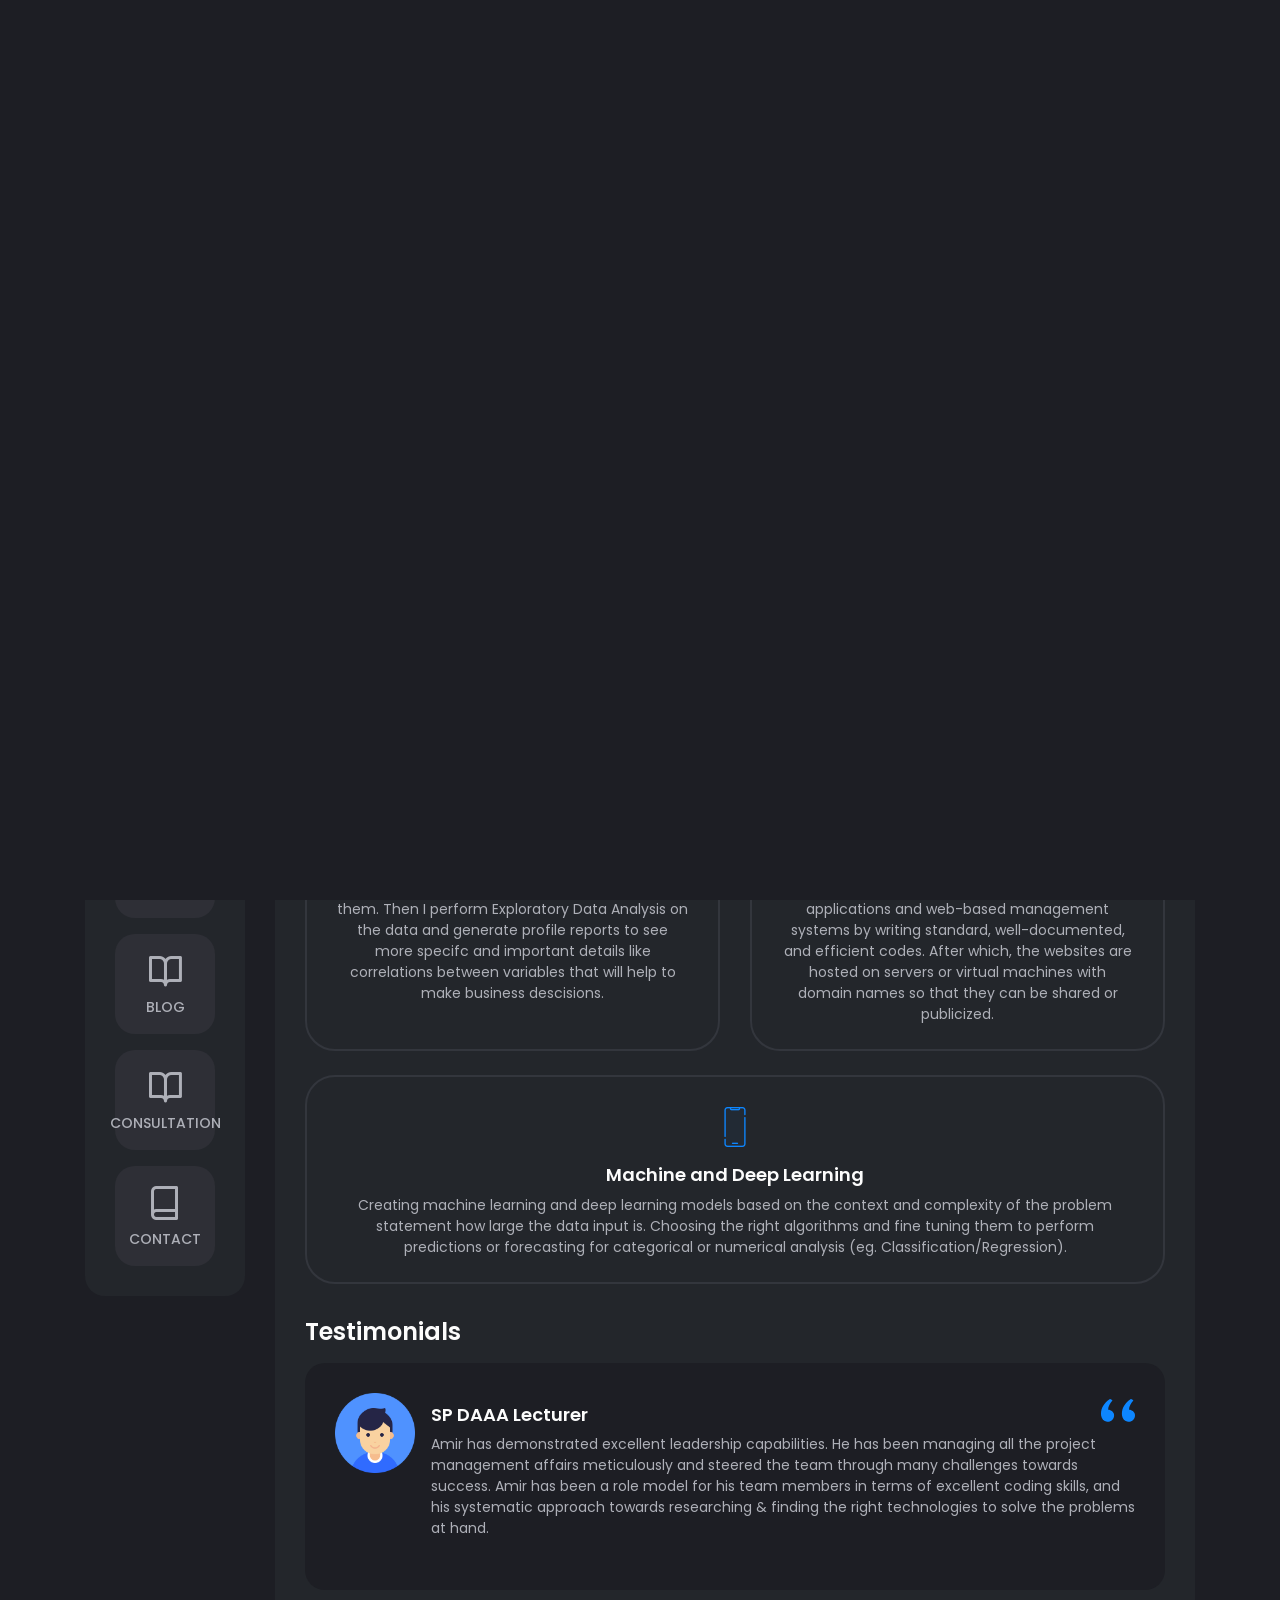
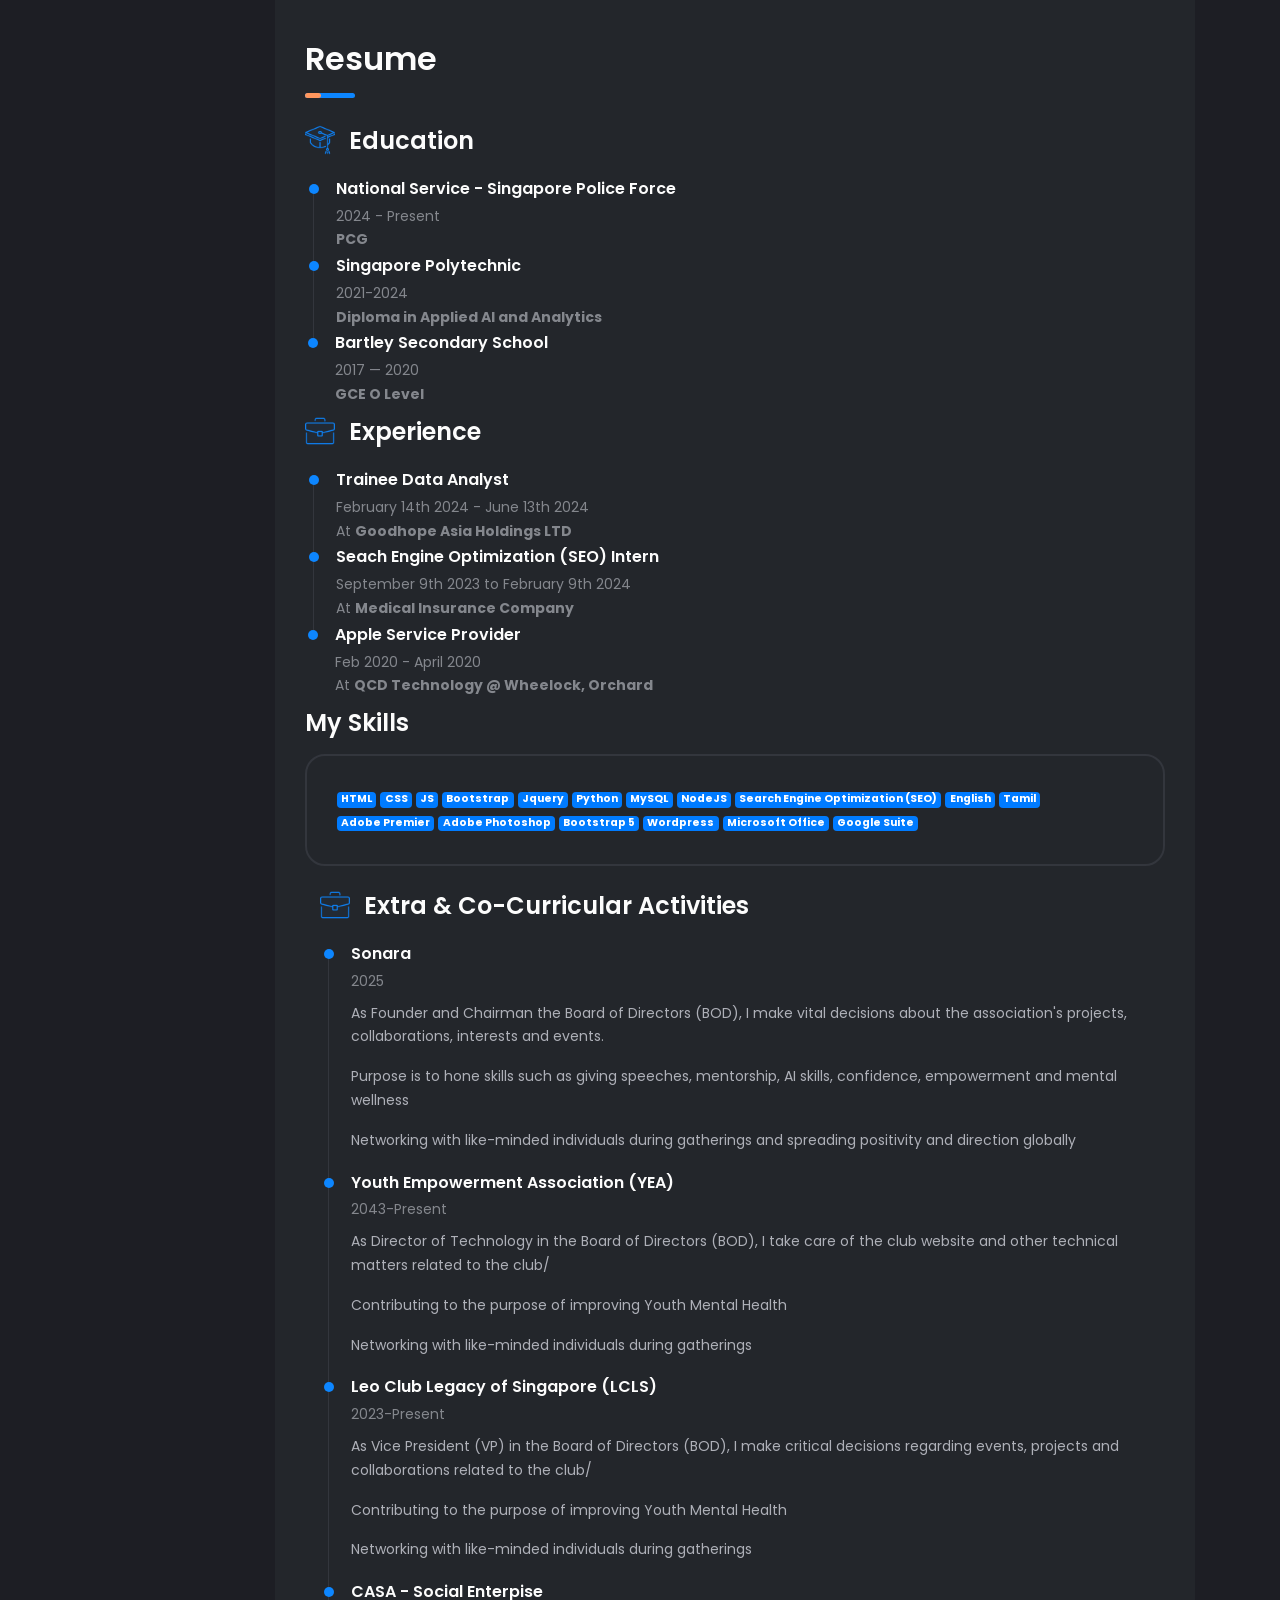
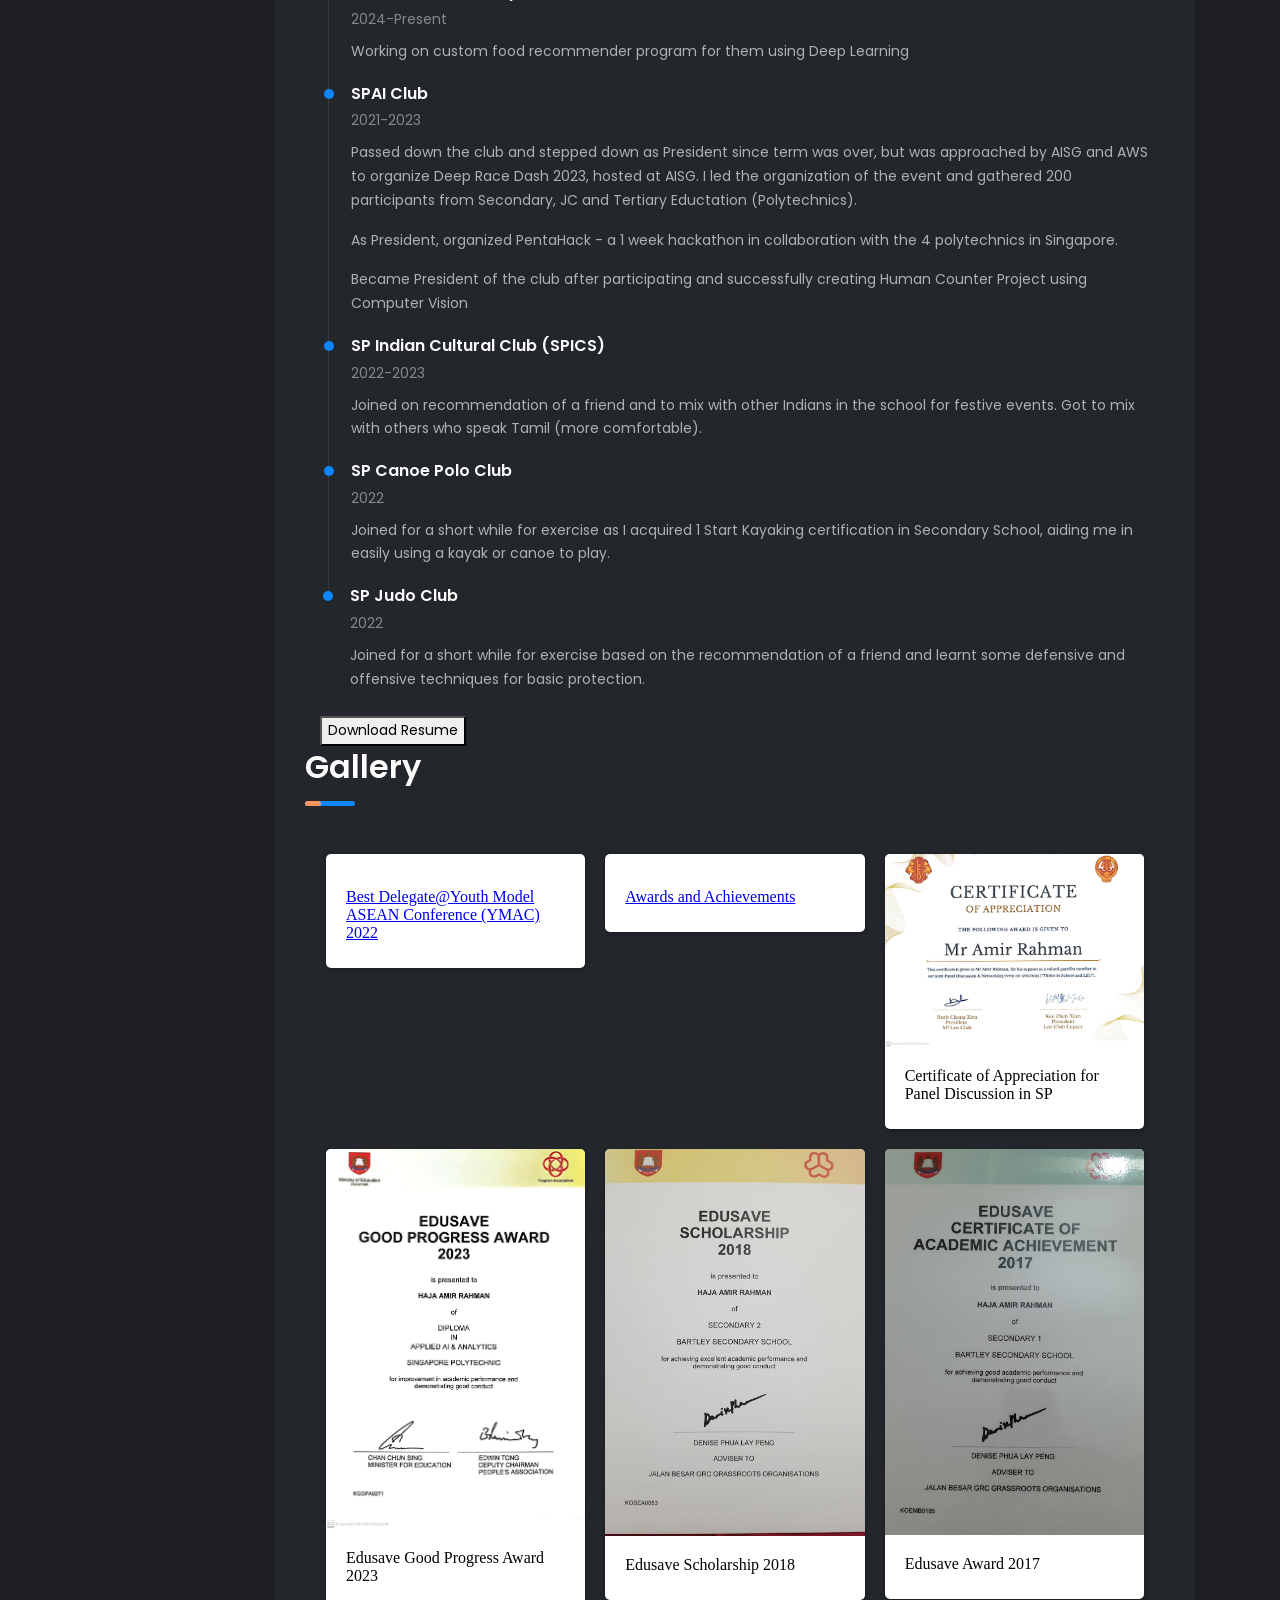
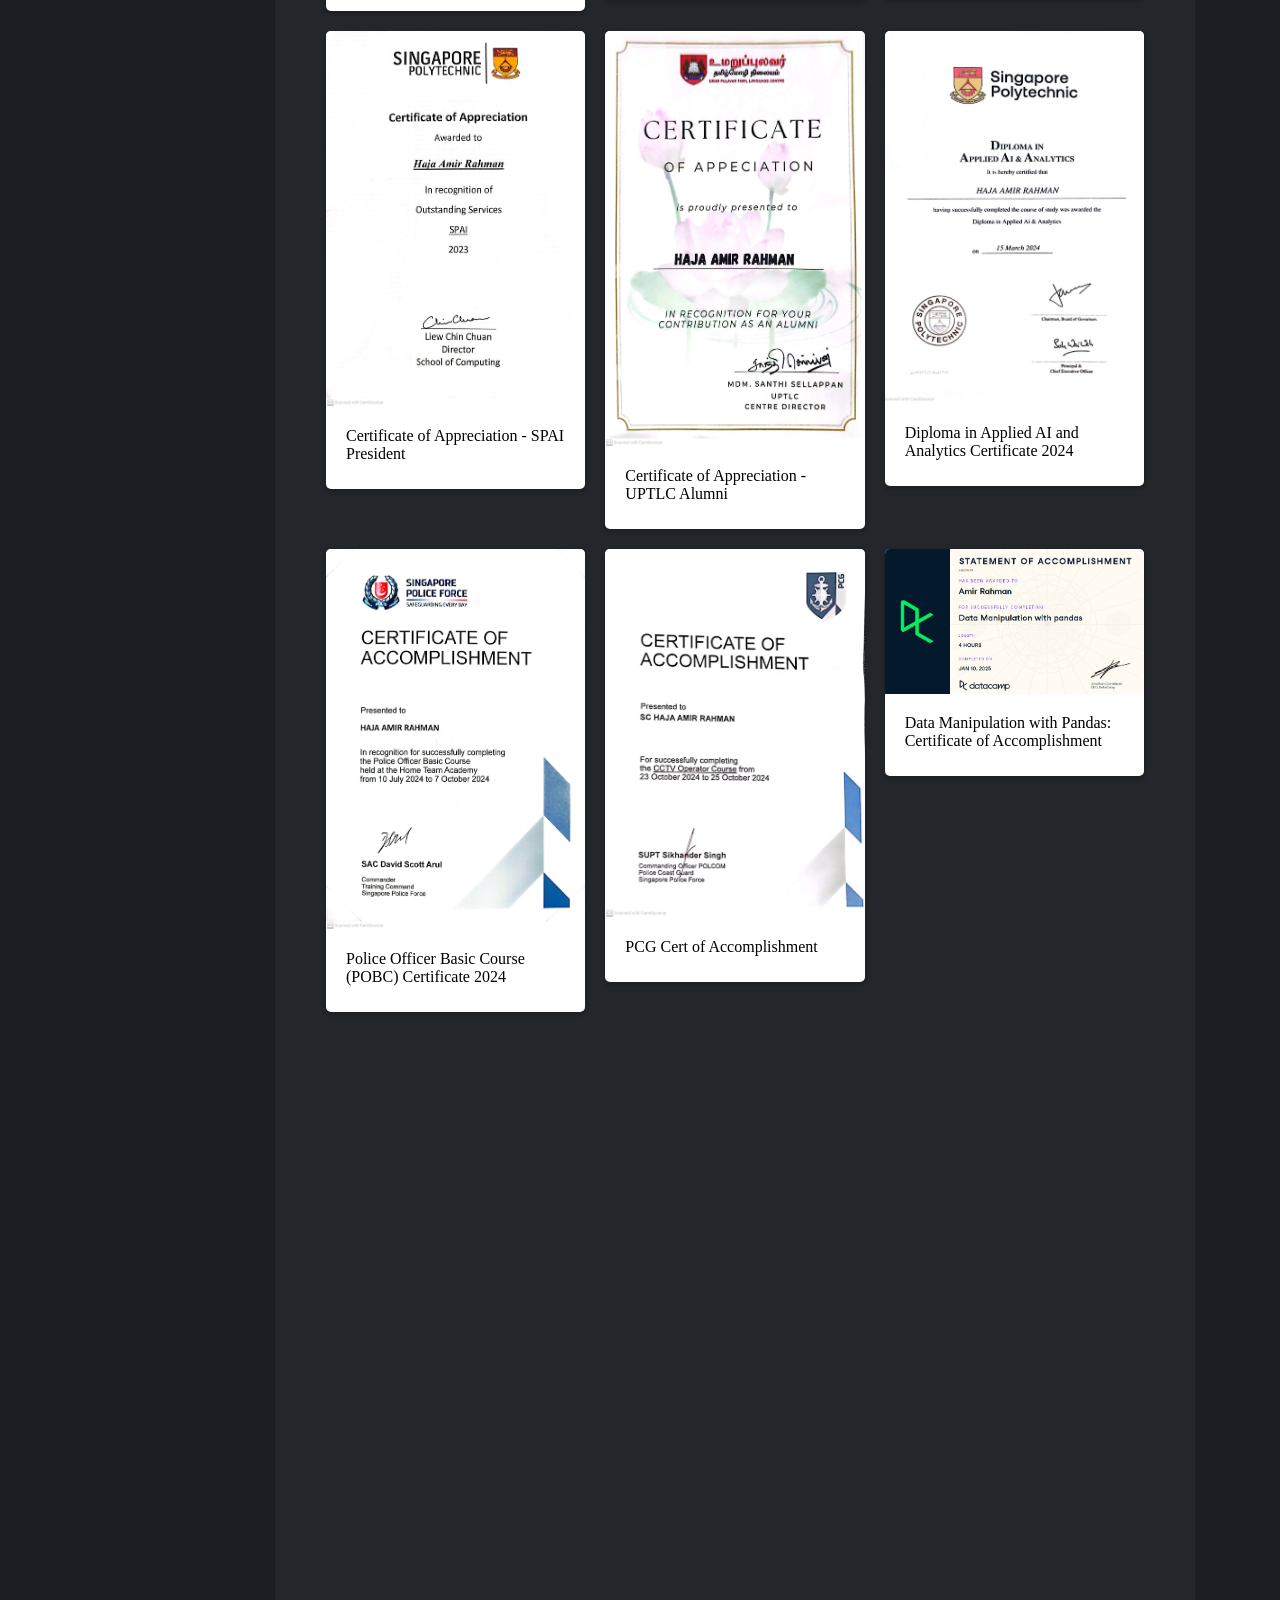
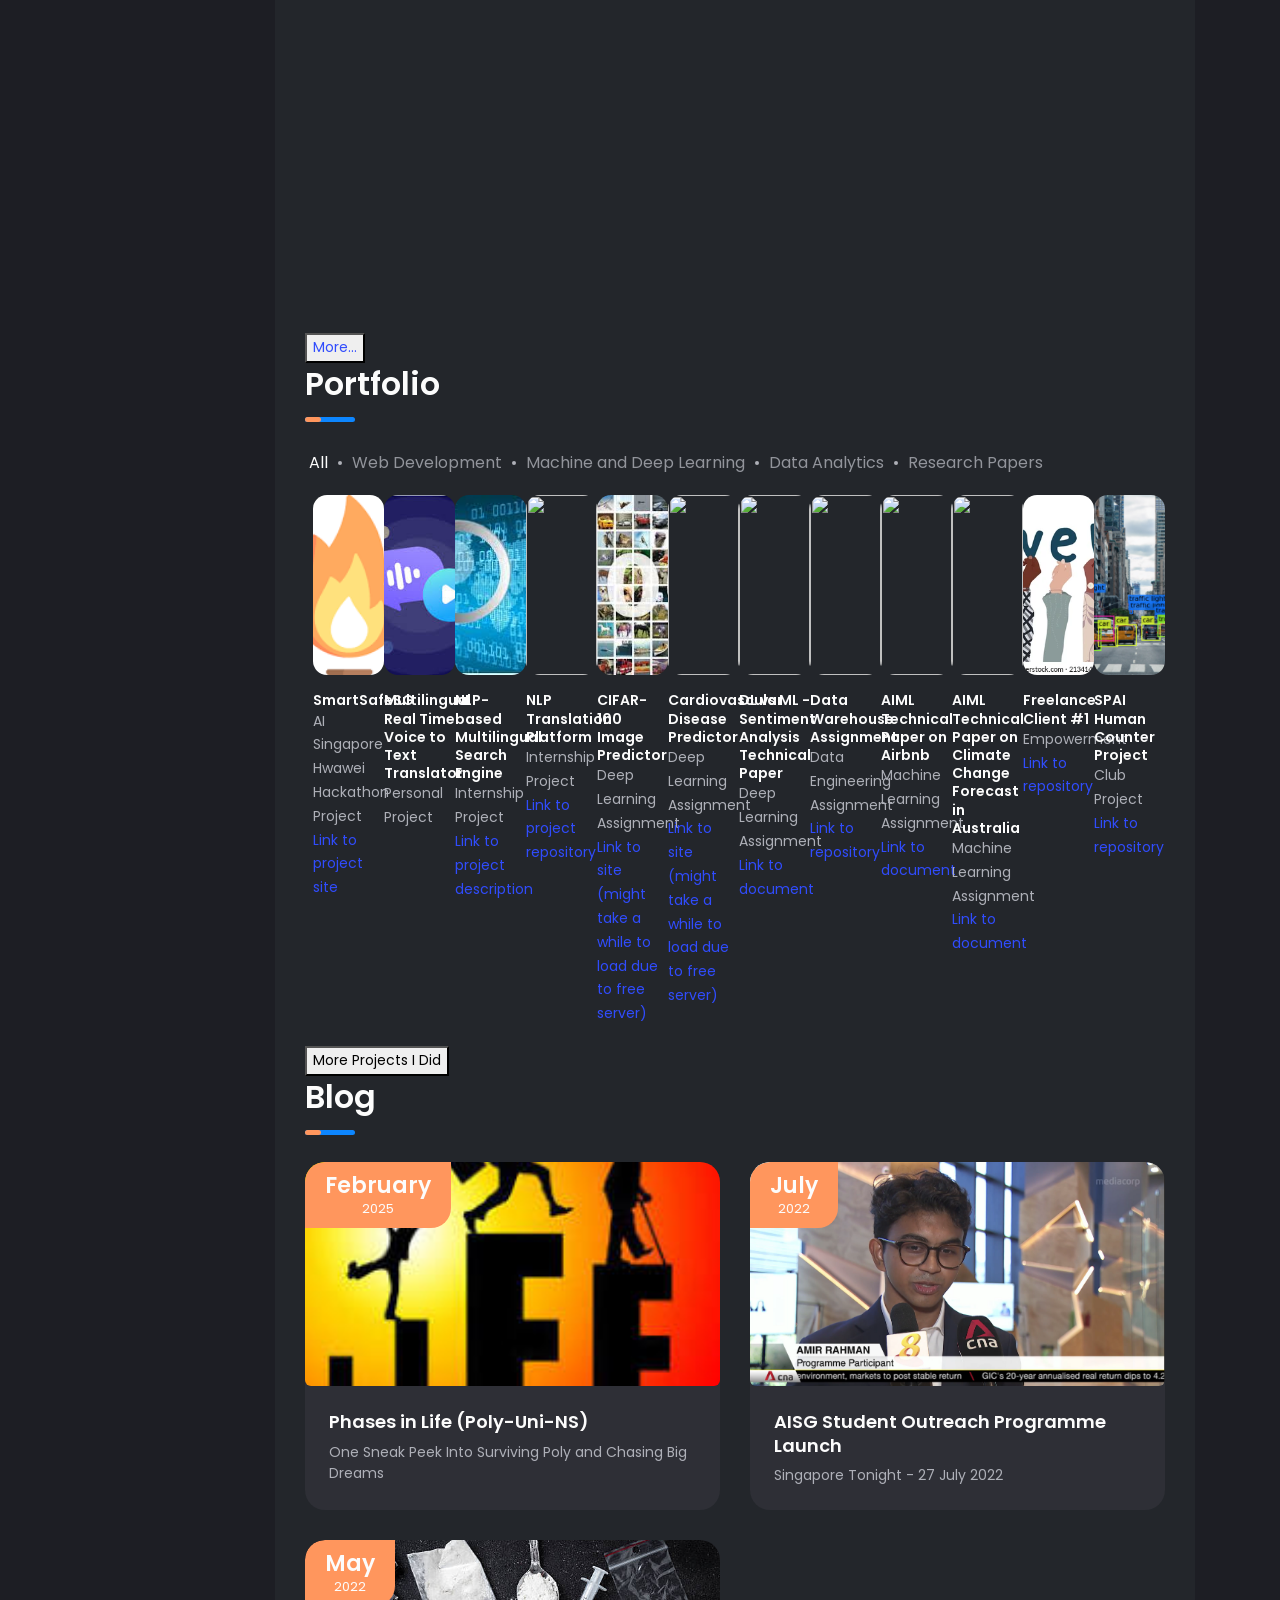
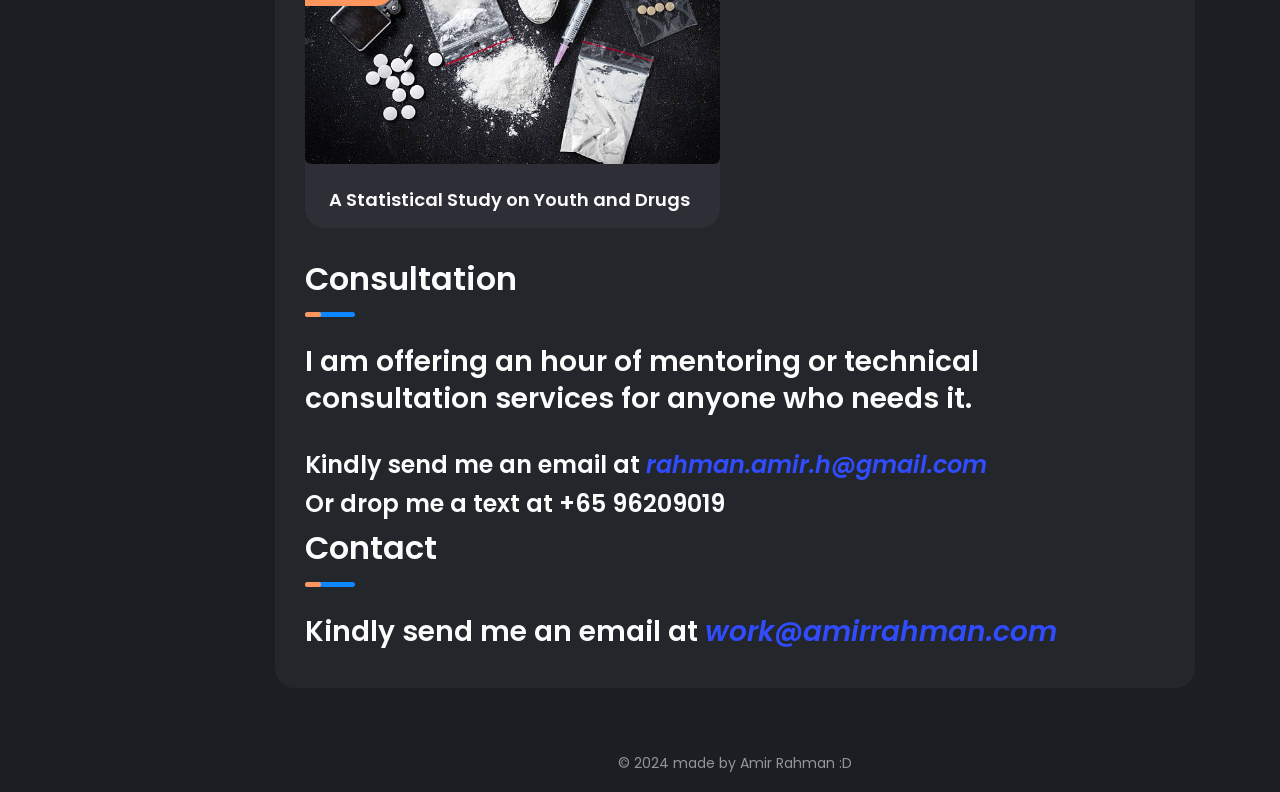
==== commit 9f8df6cb: "updated portfolio site added YEA position and Sonara establishment. added consultation services" ====
--- a/index.html
+++ b/index.html
@@ -78,7 +78,7 @@
                     </div>
                     <div class="header__base-info">
                         <h4 class="title titl--h4">Amir Rahman</h4>
-                        <div class="status">Full Stack Developer | AI & Analytics Specialist | Technical COnsultant </div>
+                        <div class="status">AI & Data Analytics Specialist | Programmer | Developer | Mentor | Technical COnsultant </div>
                         <ul class="header__social">
                             <!-- <li><a target="_blank" href="https://facebook.com/nayeemdev"><i class="fab fa-facebook"></i></a></li> -->
                             <!-- <li><a target="_blank" href="https://twitter.com/nayeemdev"><i class="fab fa-twitter"></i></a></li> -->
@@ -160,6 +160,7 @@
                             <li class="nav__item"><a href="#works-tab"><i class="icon-codesandbox"></i>Projects</a></li>
                             <li class="nav__item"><a href="#gallery-tab"><i class="icon-smile"></i>Awards</a> </li>
                             <li class="nav__item"><a href="#blog-tab"><i class="icon-book-open"></i>Blog</a></li>
+                            <li class="nav__item"><a href="#consultation-tab"><i class="icon-book-open"></i>Consultation</a></li>
                             <li class="nav__item"><a href="#contact-tab"><i class="icon-book"></i>Contact</a></li>
                         </ul>
                     </div>
@@ -409,11 +410,32 @@
                                                         <div class="timeline">
 
                                                             <!-- Item -->
+
                                                             <article class="timeline__item">
-                                                                <h5 class="title title--h5 timeline__title">Leo Club Legacy of Singapore</h5>
+                                                                <h5 class="title title--h5 timeline__title">Sonara</h5>
+                                                                <span class="timeline__period">2025</span><br>
+
+                                                                <p class="timeline__description">As Founder and Chairman the Board of Directors (BOD), I make vital decisions about the association's projects, collaborations, interests and events.</p>
+                                                                <p class="timeline__description">Purpose is to hone skills such as giving speeches, mentorship, AI skills, confidence, empowerment and mental wellness</p>
+                                                                <p class="timeline__description">Networking with like-minded individuals during gatherings and spreading positivity and direction globally</p>
+
+
+                                                            </article>
+                                                            <article class="timeline__item">
+                                                                <h5 class="title title--h5 timeline__title">Youth Empowerment Association (YEA)</h5>
+                                                                <span class="timeline__period">2043-Present</span><br>
+
+                                                                <p class="timeline__description">As Director of Technology in the Board of Directors (BOD), I take care of the club website and other technical matters related to the club/</p>
+                                                                <p class="timeline__description">Contributing to the purpose of improving Youth Mental Health</p>
+                                                                <p class="timeline__description">Networking with like-minded individuals during gatherings</p>
+
+
+                                                            </article>
+                                                            <article class="timeline__item">
+                                                                <h5 class="title title--h5 timeline__title">Leo Club Legacy of Singapore (LCLS)</h5>
                                                                 <span class="timeline__period">2023-Present</span><br>
 
-                                                                <p class="timeline__description">As Director of Technology in the Board of Directors (BOD), I take care of the club website and other technical matters related to the club/</p>
+                                                                <p class="timeline__description">As Vice President (VP) in the Board of Directors (BOD), I make critical decisions regarding events, projects and collaborations related to the club/</p>
                                                                 <p class="timeline__description">Contributing to the purpose of improving Youth Mental Health</p>
                                                                 <p class="timeline__description">Networking with like-minded individuals during gatherings</p>
 
@@ -724,16 +746,19 @@
                                                 </div>
 
                                                 <!-- CONTACT -->
-                                                <!-- CONTACT -->
-                                                <div id="contact-tab" class="tabcontent">
+                                                <div id="consultation-tab" class="tabcontent">
                                                     <div class="pb-2">
-                                                        <h1 class="title title--h1 first-title title__separate">Contact</h1>
+                                                        <h1 class="title title--h1 first-title title__separate">Consultation</h1>
                                                     </div>
 
                                                     <!-- Contact -->
 
-                                                    <h2 class="title title--h3">Contact</h2>
-                                                    <h3>Kindly send me an email at <a href = "mailto: work@amirrahman.com"><i>work@amirrahman.com</i></a></h3>
+                                                    <!-- <h2 class="title title--h3">Consultation</h2> -->
+                                                    <h3>I am offering an hour of mentoring or technical consultation services for anyone who needs it.</h3>
+                                                    <br>
+                                                    <h4>Kindly send me an email at <a href = "mailto: rahman.amir.h@gmail.com"><i>rahman.amir.h@gmail.com</i></a></h4>
+                                                    <h4>Or drop me a text at +65 96209019</h4>
+                                                    
                                                     <!-- <form id="contact-form" class="contact-form" data-toggle="validator">
                                                         <div class="row">
                                                             <div class="form-group col-12 col-md-6">
@@ -759,6 +784,18 @@
                                                             </div>
                                                         </div>
                                                     </form> -->
+                                                </div>
+
+                                               <div id="contact-tab" class="tabcontent">
+                                                    <div class="pb-2">
+                                                        <h1 class="title title--h1 first-title title__separate">Contact</h1>
+                                                    </div>
+
+                                                    <!-- Contact -->
+
+                                                    <!-- <h2 class="title title--h3">Contact</h2> -->
+                                                    <h3>Kindly send me an email at <a href = "mailto: work@amirrahman.com"><i>work@amirrahman.com</i></a></h3>
+                                               
                                                 </div>
                                             </div>
                                         </div>
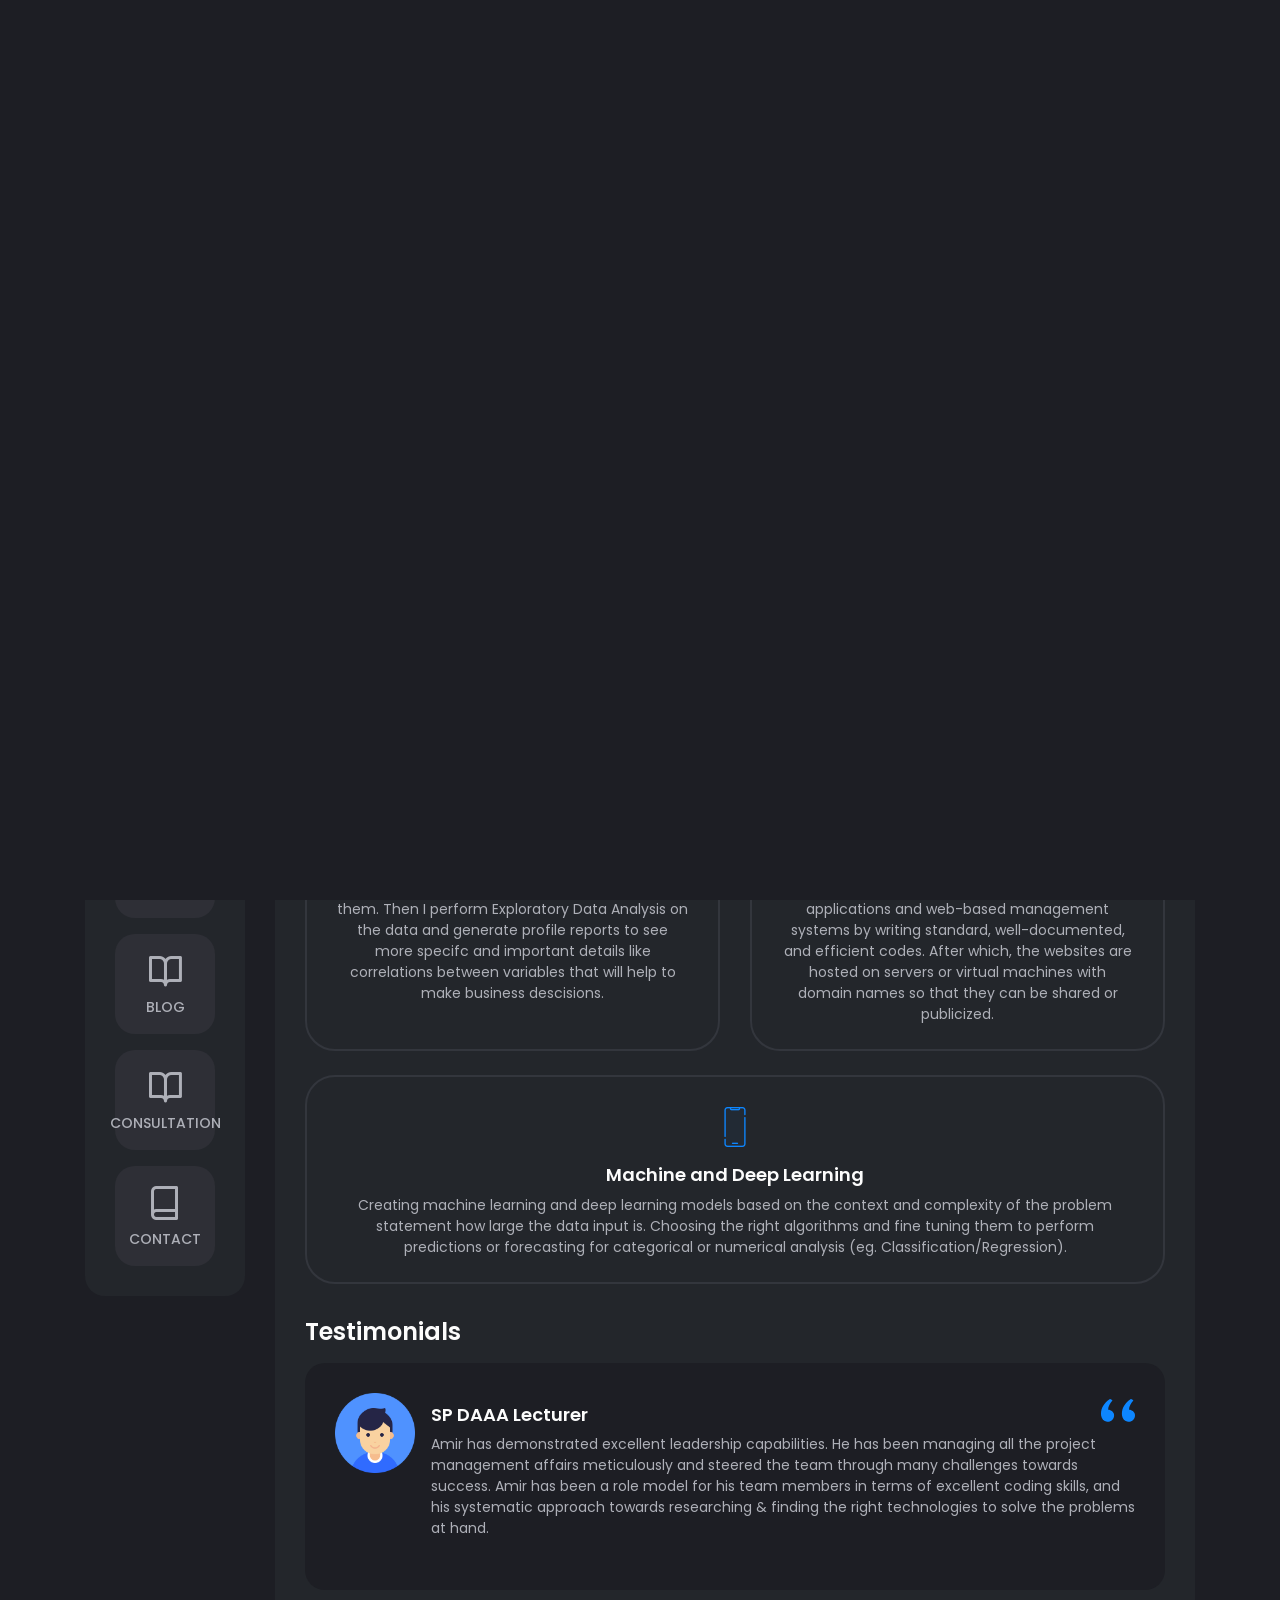
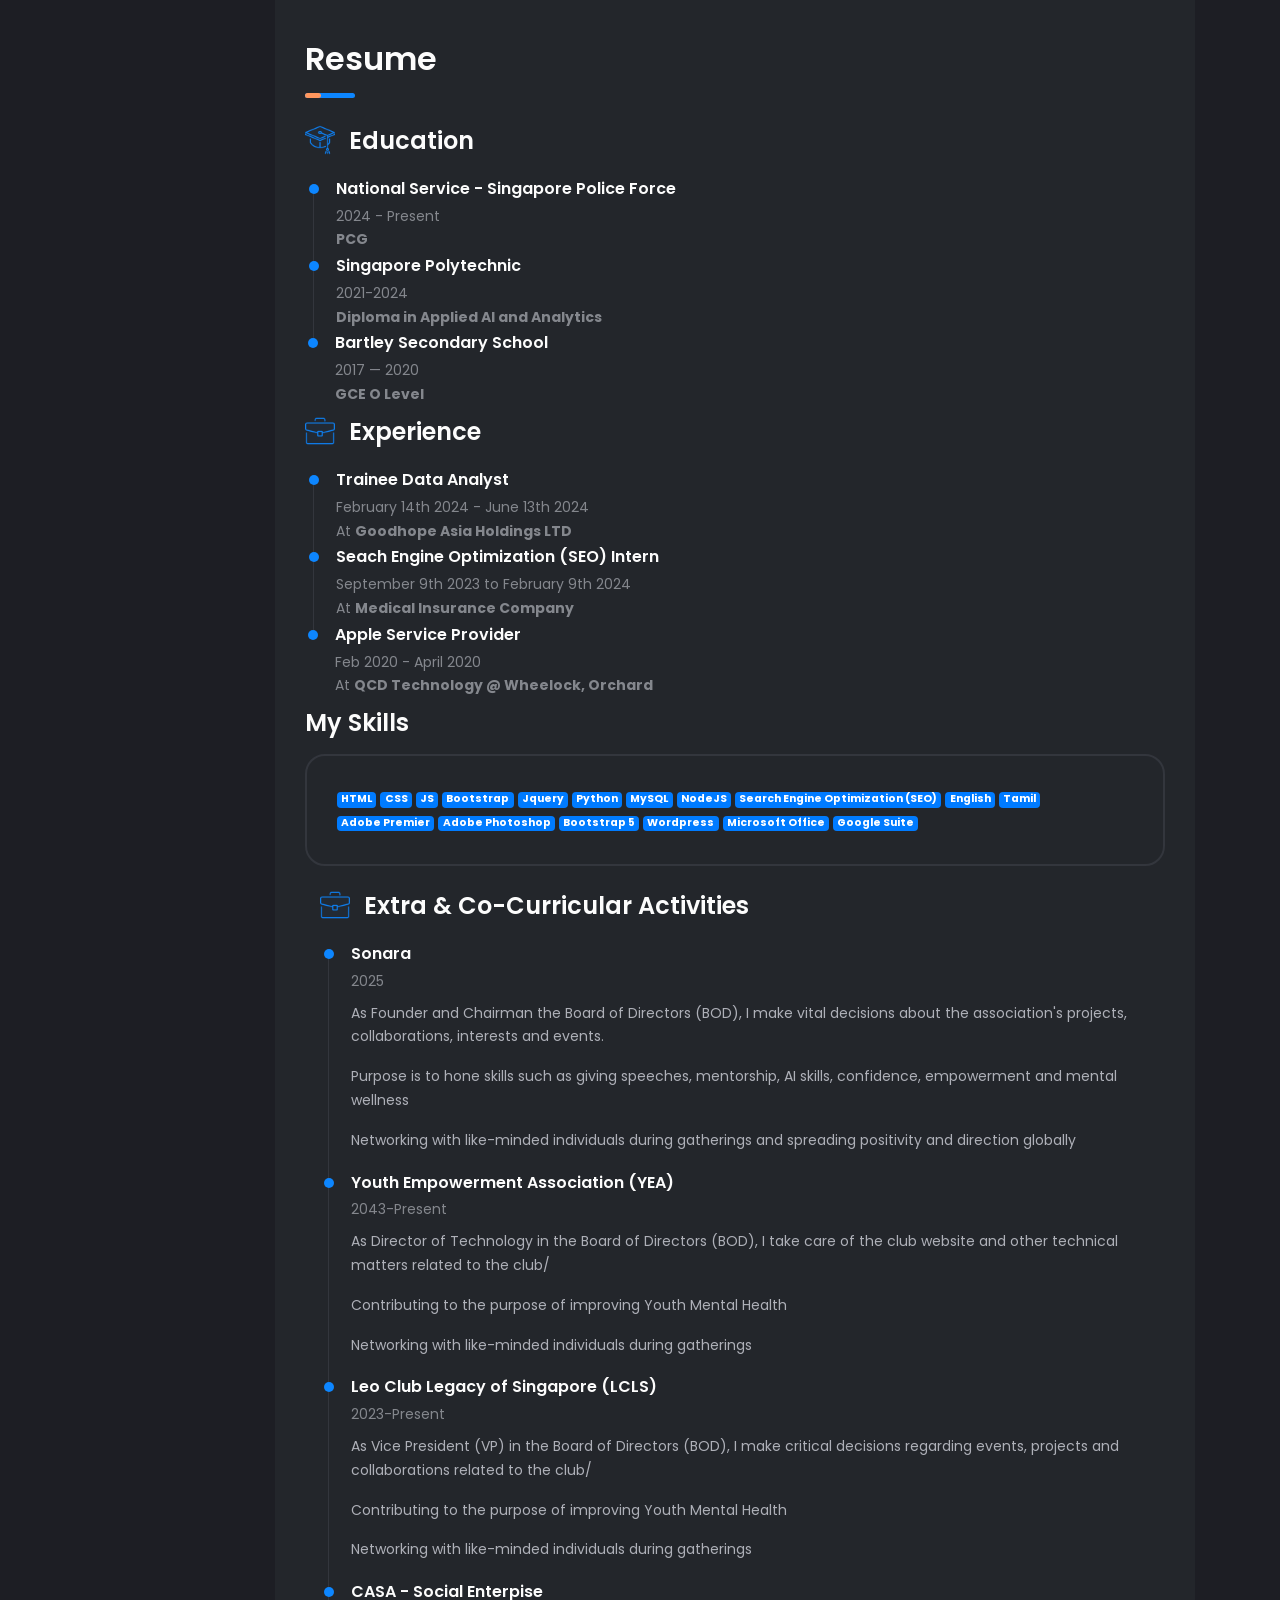
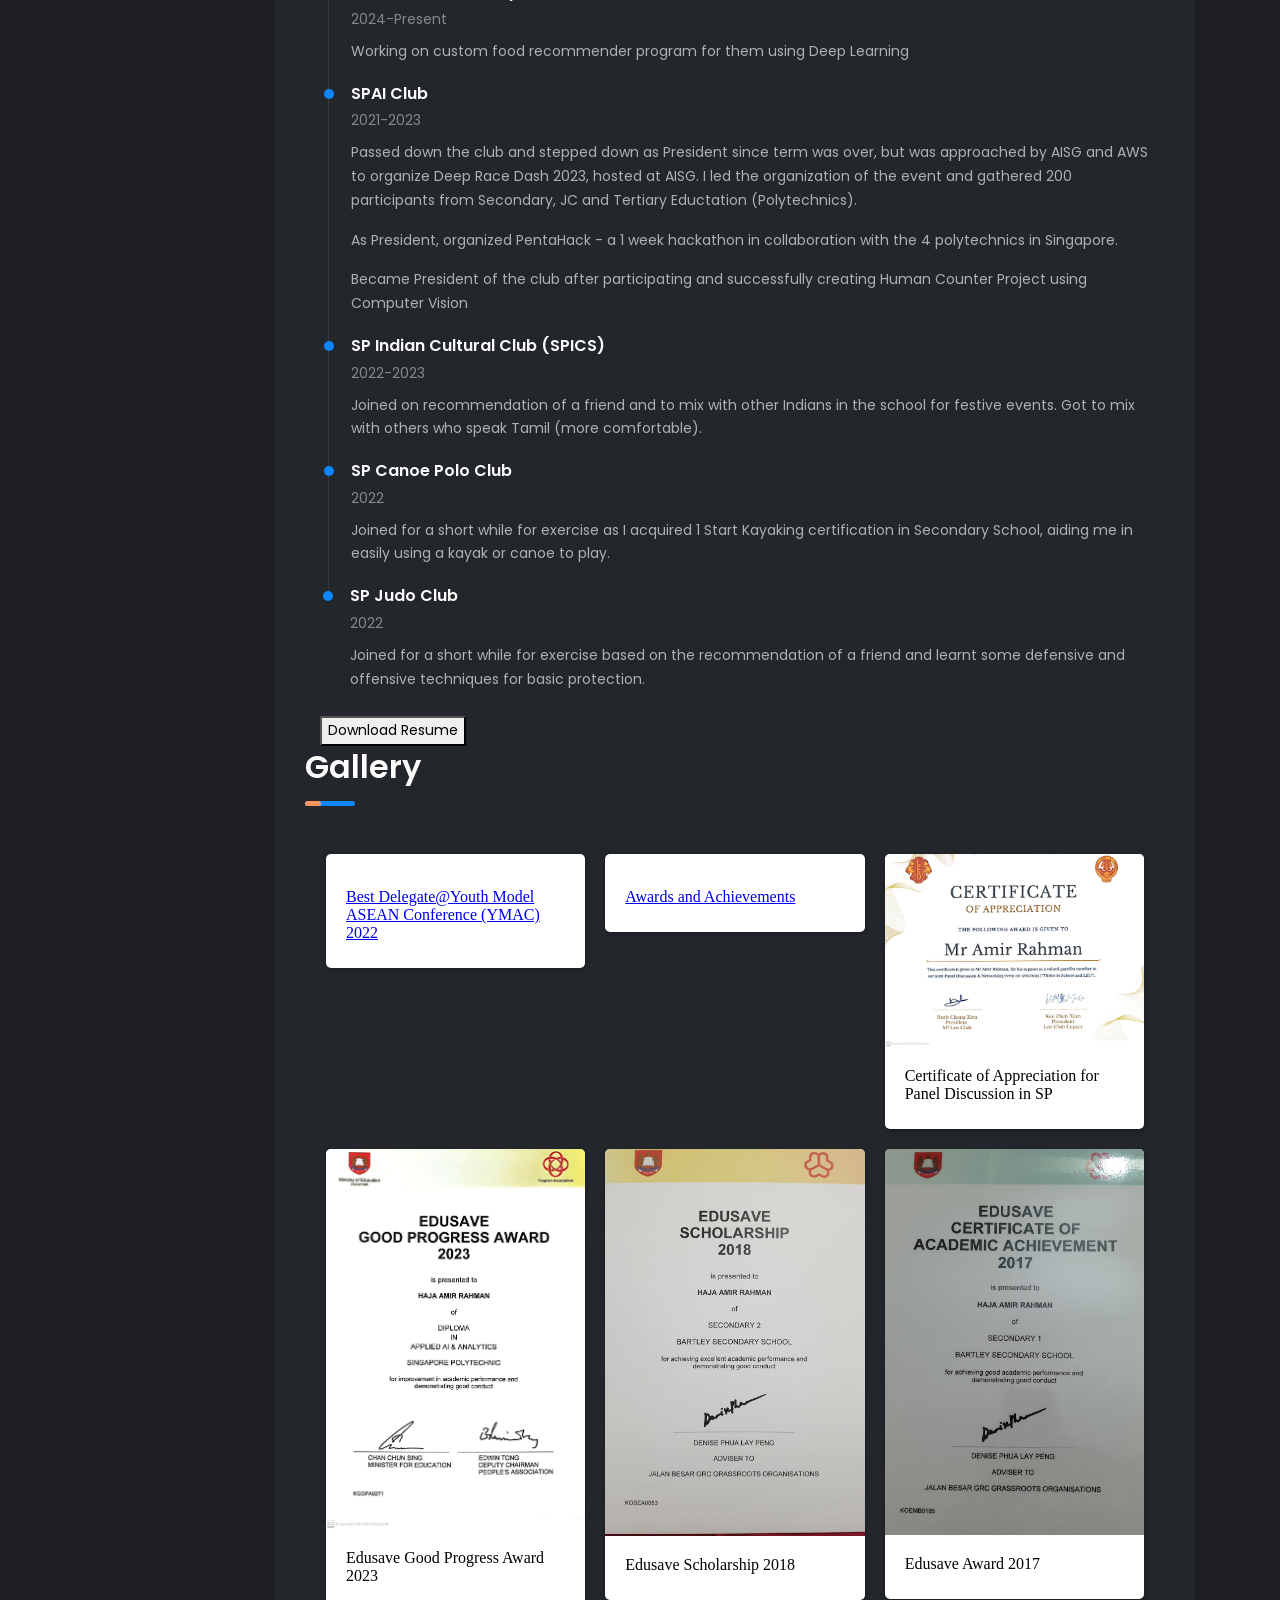
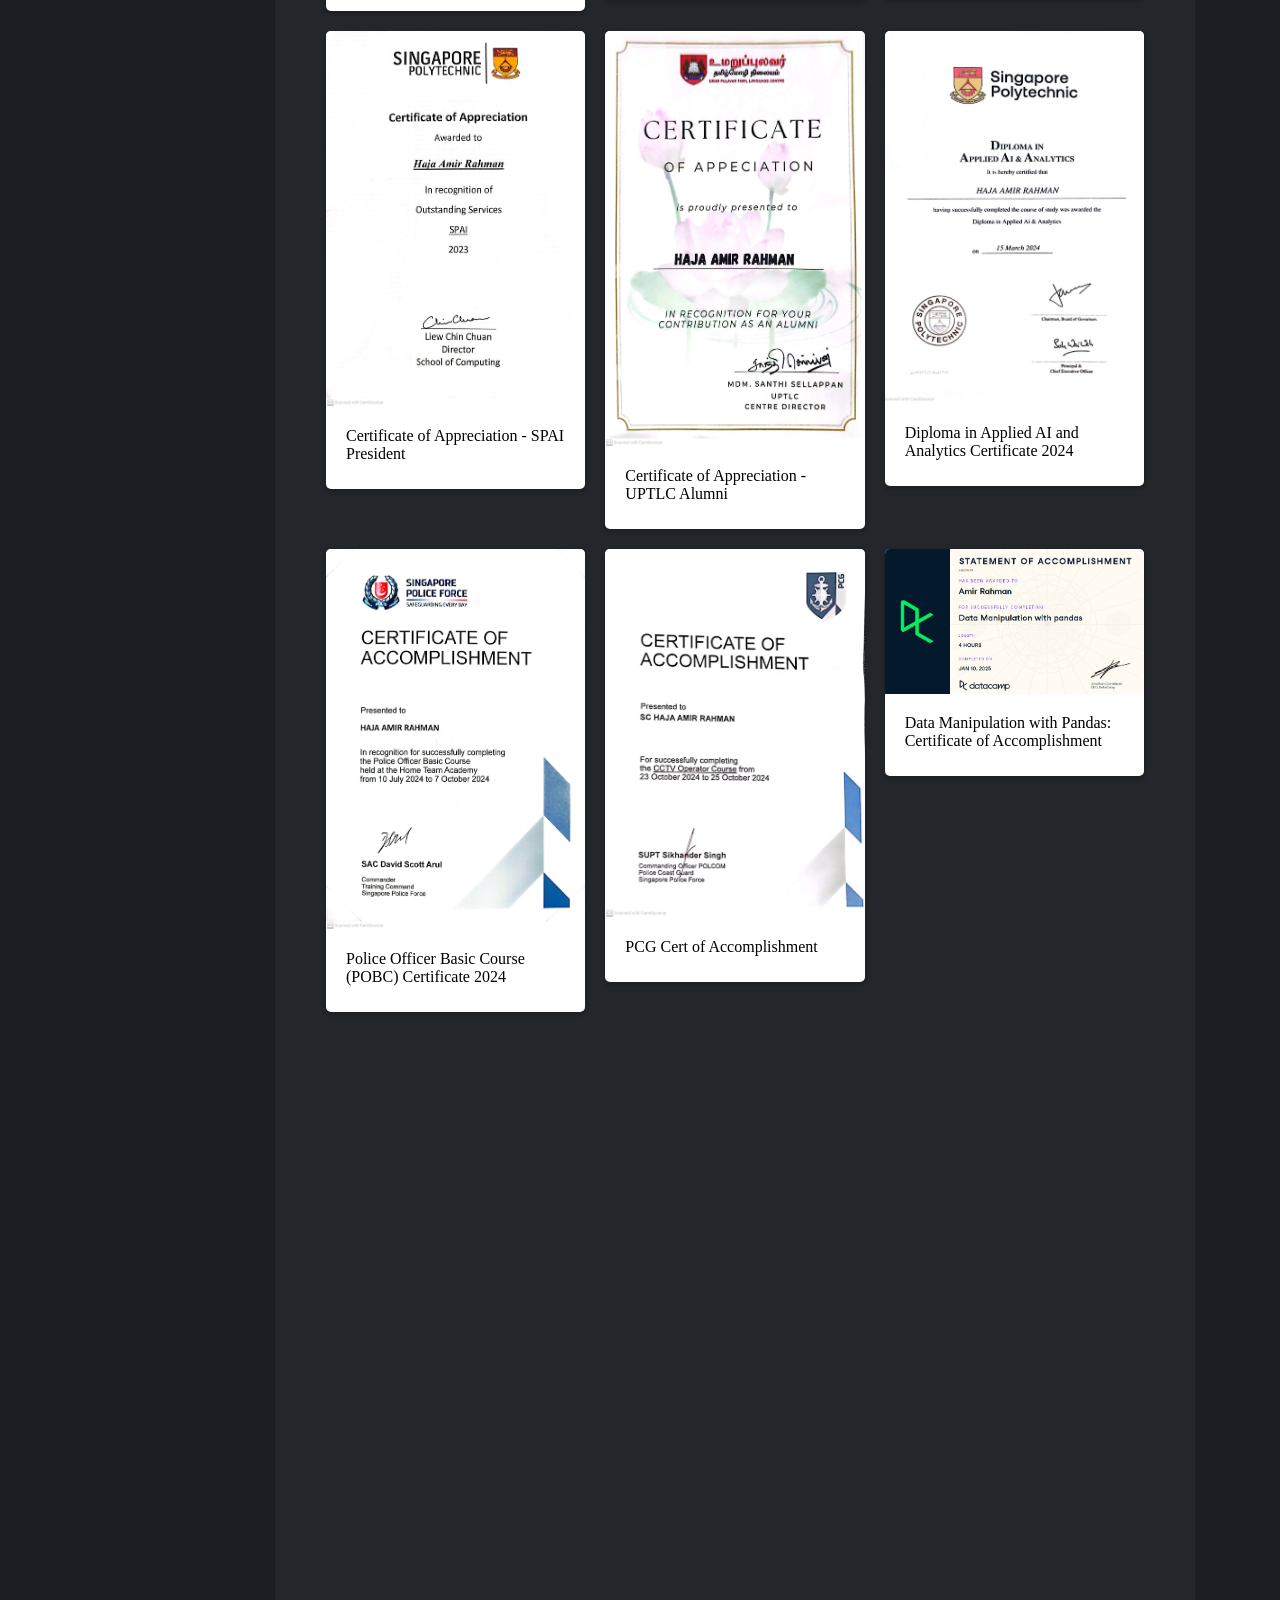
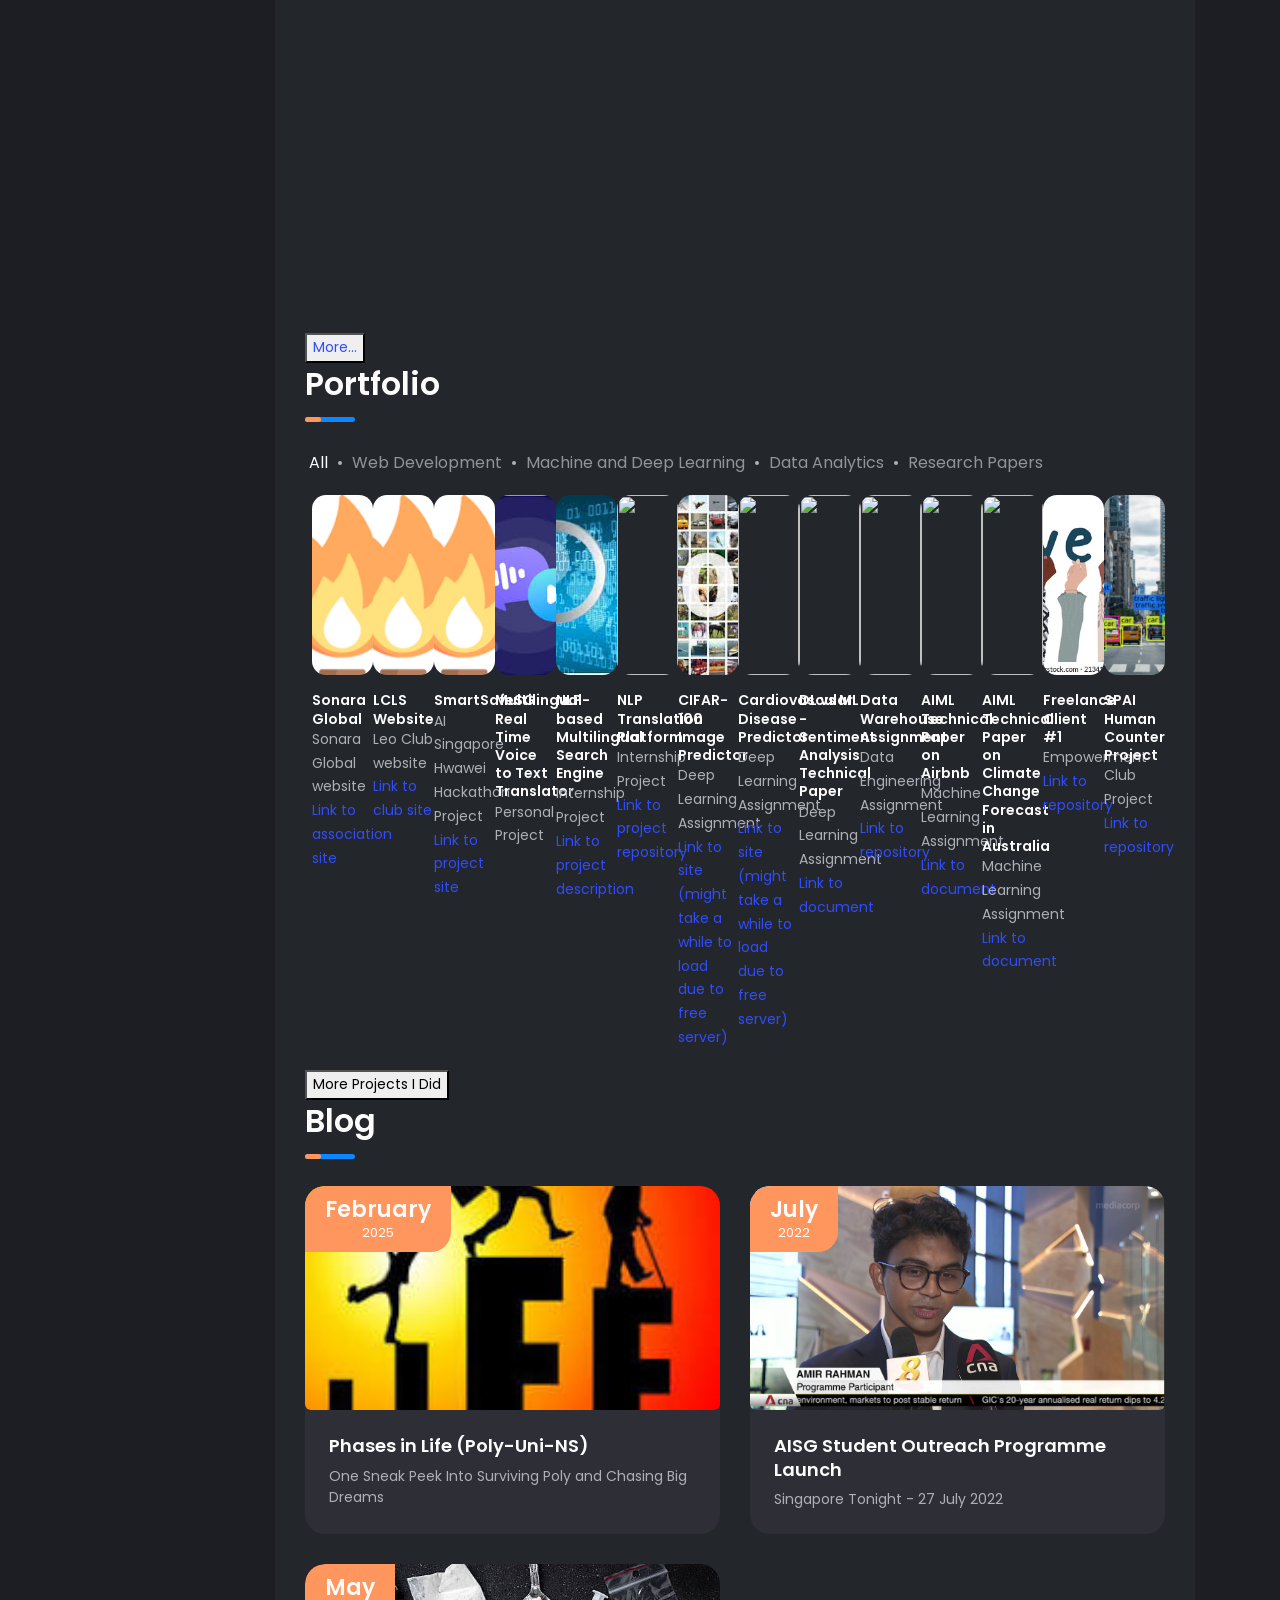
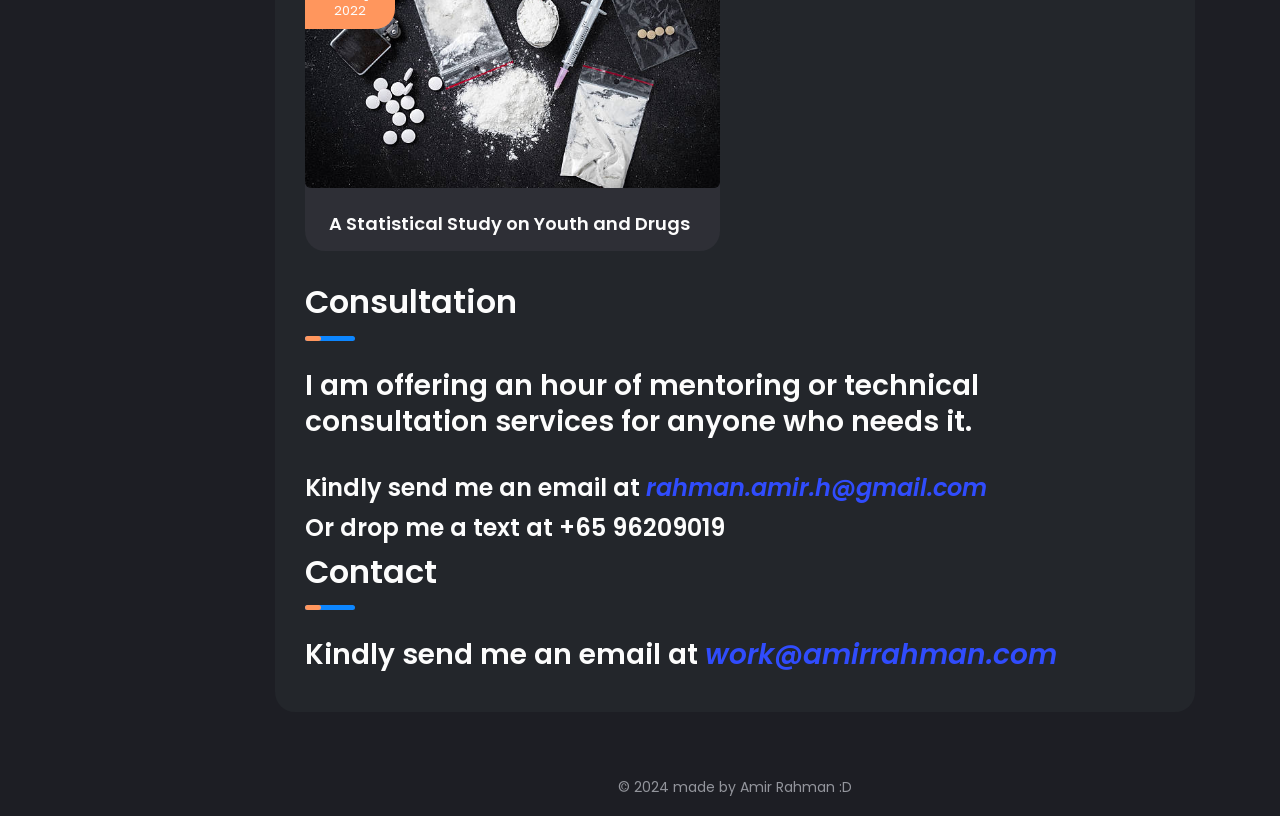
==== commit 1c16626d: "updated with sonara site" ====
--- a/index.html
+++ b/index.html
@@ -528,7 +528,7 @@
                                                         <ul class="filter">
                                                             <li class="filter__item">Category</li>
                                                             <li class="filter__item active" data-filter="*"><a class="filter__link active" href="#filter">All</a></li>
-                                                            <li class="filter__item" data-filter=".web-development"><a class="filter__link" href="#filter">Web Development</a></li>
+                                                            <li class="filter__item" data-filter=".web-dev"><a class="filter__link" href="#filter">Web Development</a></li>
                                                             <li class="filter__item" data-filter=".ml-dl"><a class="filter__link" href="#filter">Machine and Deep Learning</a></li>
                                                             <li class="filter__item" data-filter=".data-analysis"><a class="filter__link" href="#filter">Data Analytics</a></li>
                                                             <li class="filter__item" data-filter=".research-papers"><a class="filter__link" href="#filter">Research Papers</a></li>
@@ -537,10 +537,32 @@
                                                     </div>
 
                                                     <!-- Gallery -->
-                                                    <div class="gallery-grid js-grid-row js-filter-container">
+                                                    <div class="gallery-grid js-grid-row js-filter-container"> 
                                                         <div class="gutter-sizer"></div>
                                                         <!-- Item 1 -->
-                                                        <figure class="gallery-grid__item ml-dl">
+                                                      <figure class="gallery-grid__item web-dev">
+                                                          <div class="gallery-grid__image-wrap">
+                                                              <img class="gallery-grid__image cover lazyload" src="assets/img/firepredict.png" data-zoom alt="" />
+                                                          </div>
+                                                          <figcaption class="gallery-grid__caption">
+                                                              <h4 class="title title--h6 gallery-grid__title">Sonara Global </h4>
+                                                              <span class="gallery-grid__category">Sonara Global website </span> 
+
+                                                              <span><a href="assets/NLPSearchEngine.md" target="https://sonaraglobal.org/">Link to association site</a></span> </figcaption>
+                                                      </figure>
+
+                                                      <figure class="gallery-grid__item web-dev">
+                                                          <div class="gallery-grid__image-wrap">
+                                                              <img class="gallery-grid__image cover lazyload" src="assets/img/firepredict.png" data-zoom alt="" />
+                                                          </div>
+                                                          <figcaption class="gallery-grid__caption">
+                                                              <h4 class="title title--h6 gallery-grid__title">LCLS Website</h4>
+                                                              <span class="gallery-grid__category">Leo Club website </span> 
+
+                                                              <span><a href="assets/NLPSearchEngine.md" target="https://leoclublegacy.org/">Link to club site</a></span> </figcaption>
+                                                      </figure>
+
+                                                        <figure class="gallery-grid__item web-dev ml-dl">
                                                           <div class="gallery-grid__image-wrap">
                                                               <img class="gallery-grid__image cover lazyload" src="assets/img/firepredict.png" data-zoom alt="" />
                                                           </div>
@@ -587,7 +609,7 @@
                                                         </figure>
 
                                                         <!-- Item 3 -->
-                                                        <figure class="gallery-grid__item web-design ml-dl">
+                                                        <figure class="gallery-grid__item web-dev ml-dl">
                                                             <div class="gallery-grid__image-wrap">
                                                                 <img class="gallery-grid__image cover lazyload" src="assets/img/cifar100.jpeg" data-zoom alt="" />
                                                             </div>
@@ -599,7 +621,7 @@
                                                         </figure>
 
                                                         <!-- Item 4 -->
-                                                        <figure class="gallery-grid__item web-design ml-dl">
+                                                        <figure class="gallery-grid__item web-dev ml-dl">
                                                             <div class="gallery-grid__image-wrap">
                                                                 <img class="gallery-grid__image cover lazyload" src="https://imgs.search.brave.com/Dw-JOc4wPCY49Nekbe8fEiVTePT7qWF0mFywTV-su-o/rs:fit:474:225:1/g:ce/aHR0cHM6Ly90c2Uz/Lm1tLmJpbmcubmV0/L3RoP2lkPU9JUC5a/VGVIcTF6Z25JeFlr/Z0laTmRyTnJRSGFI/YSZwaWQ9QXBp" data-zoom alt="" />
                                                             </div>
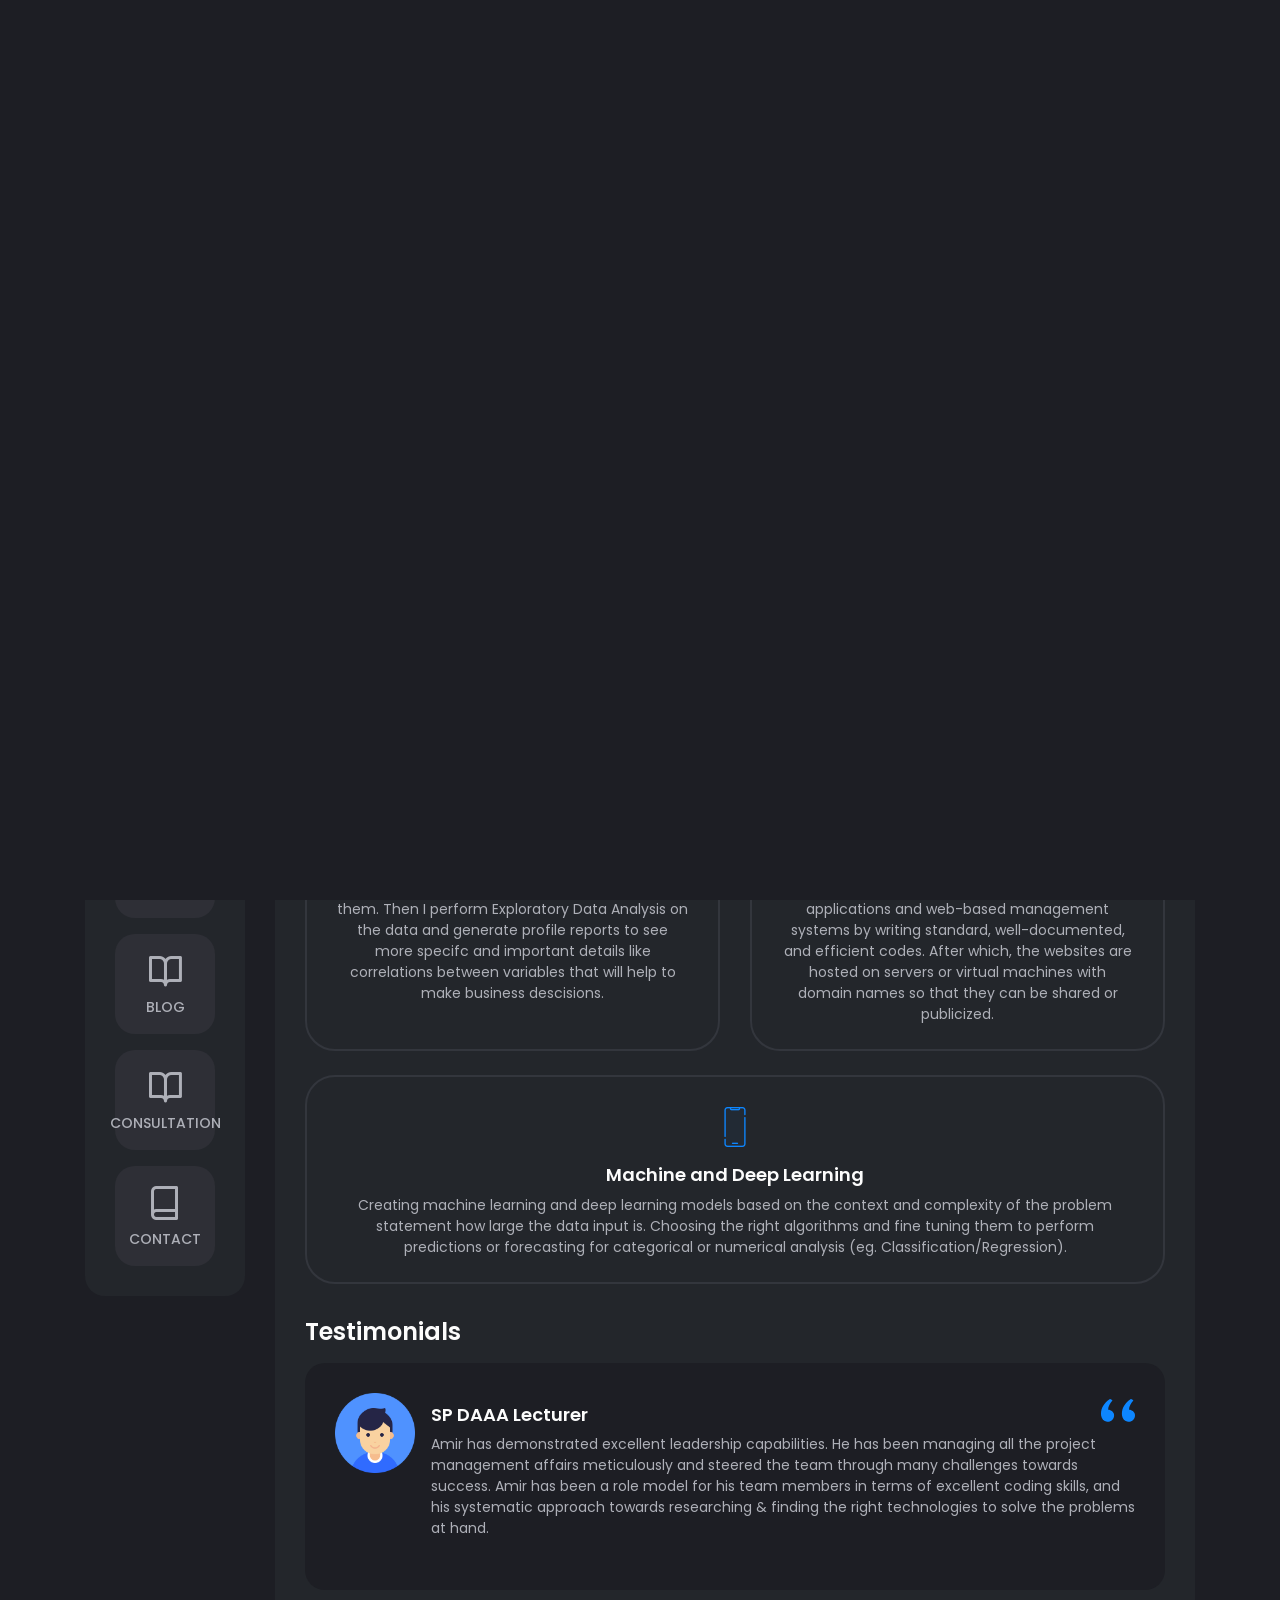
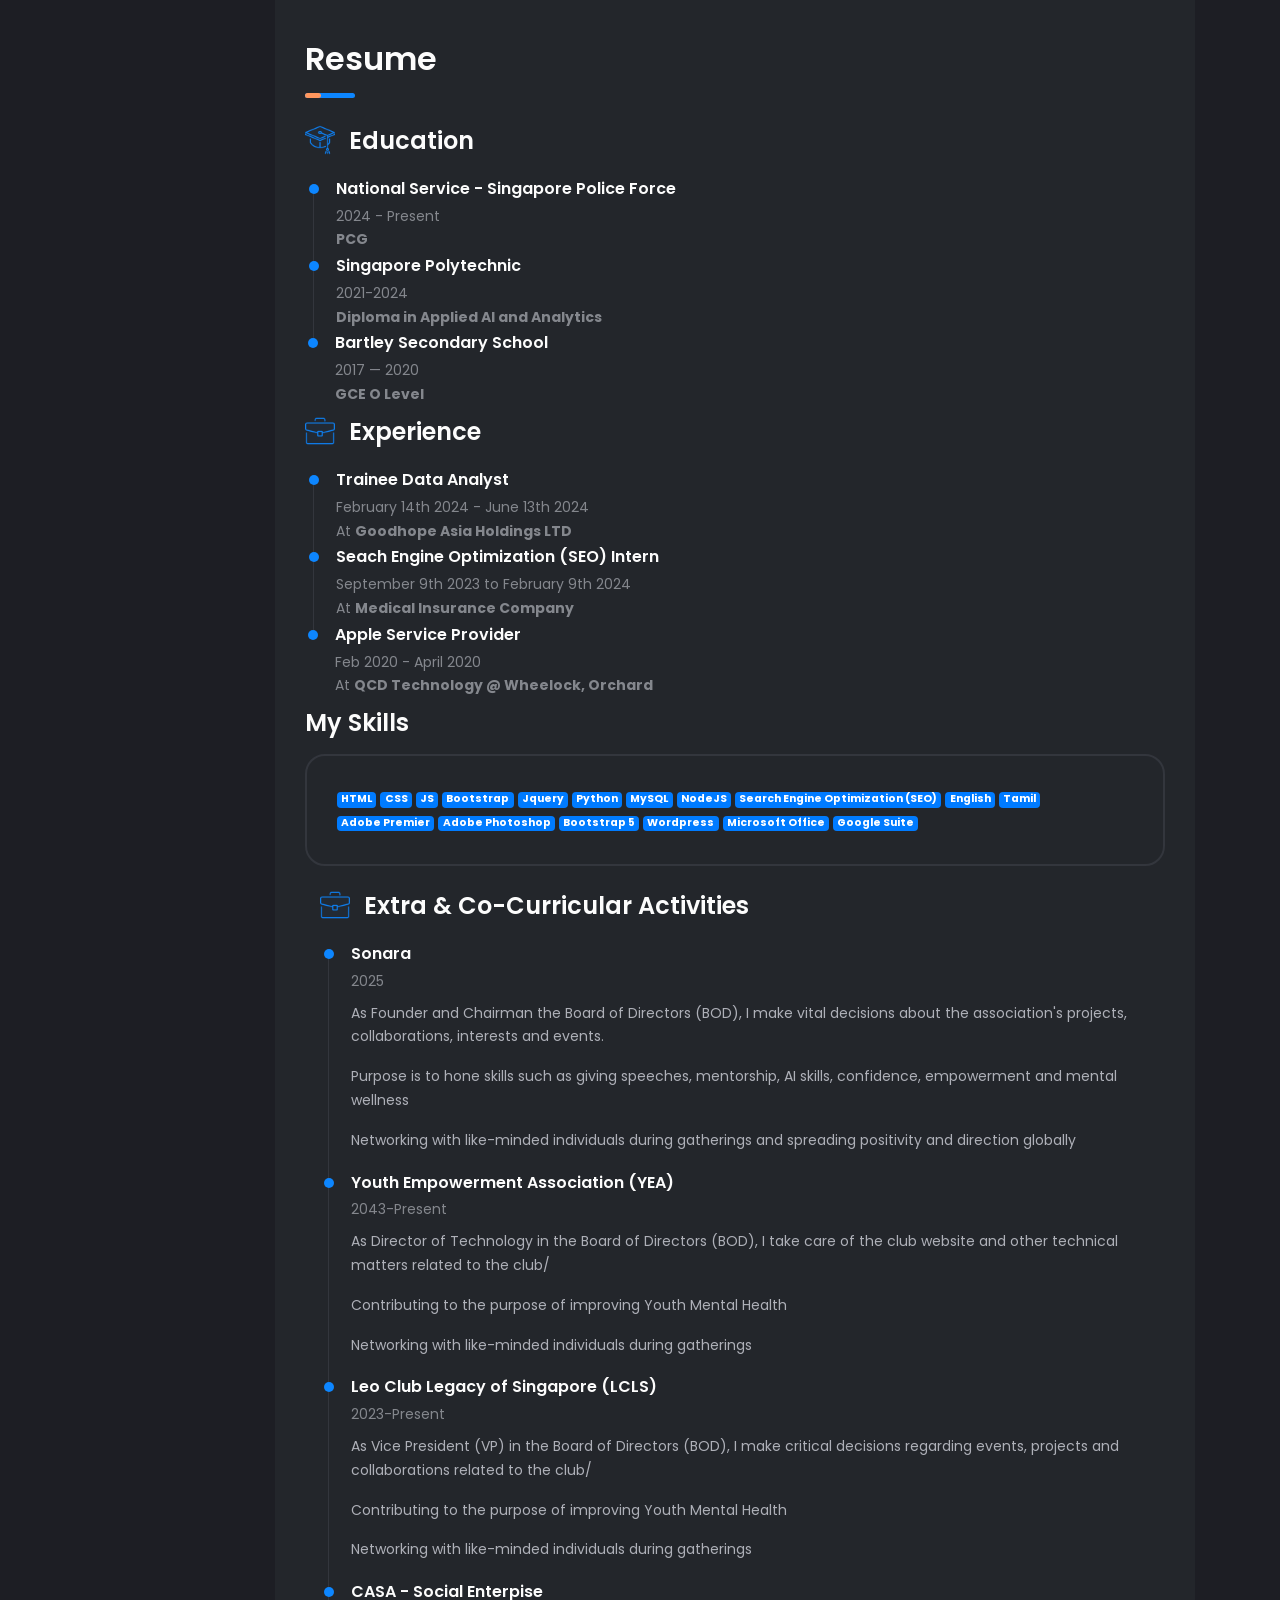
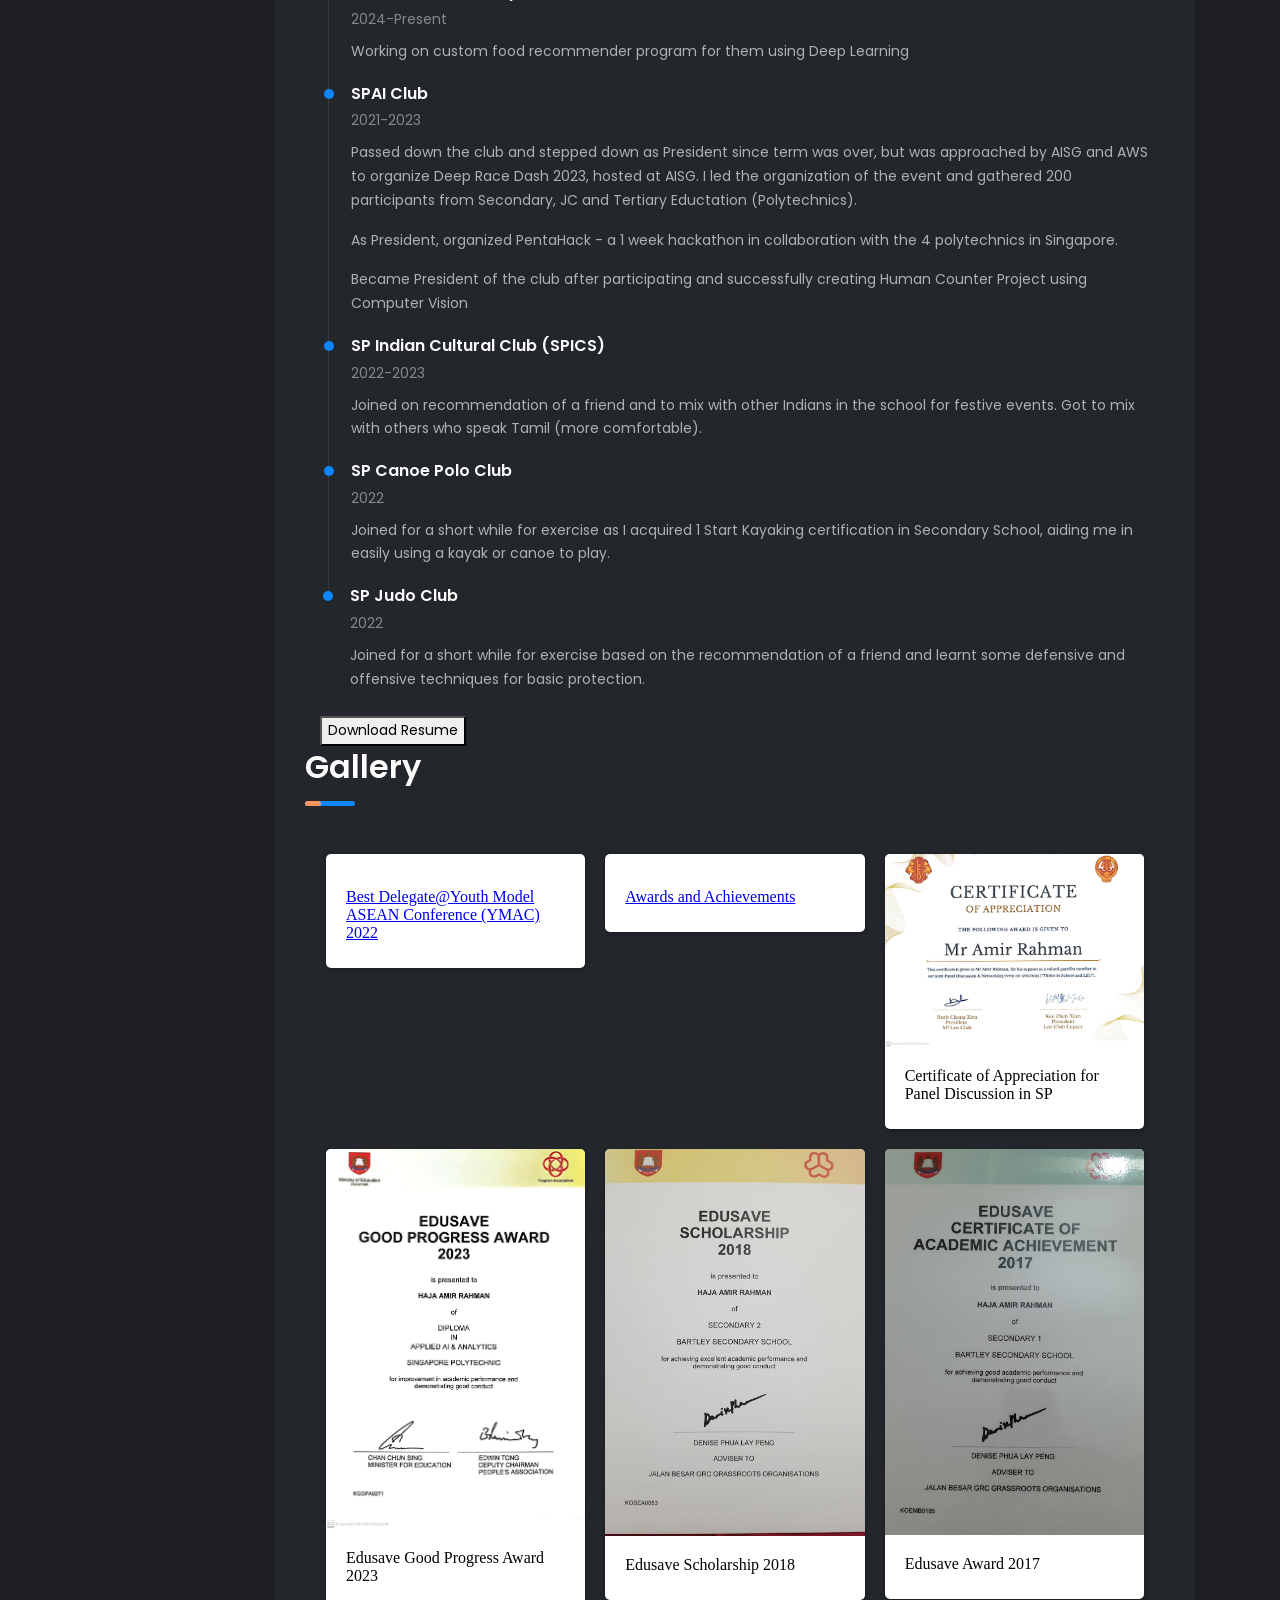
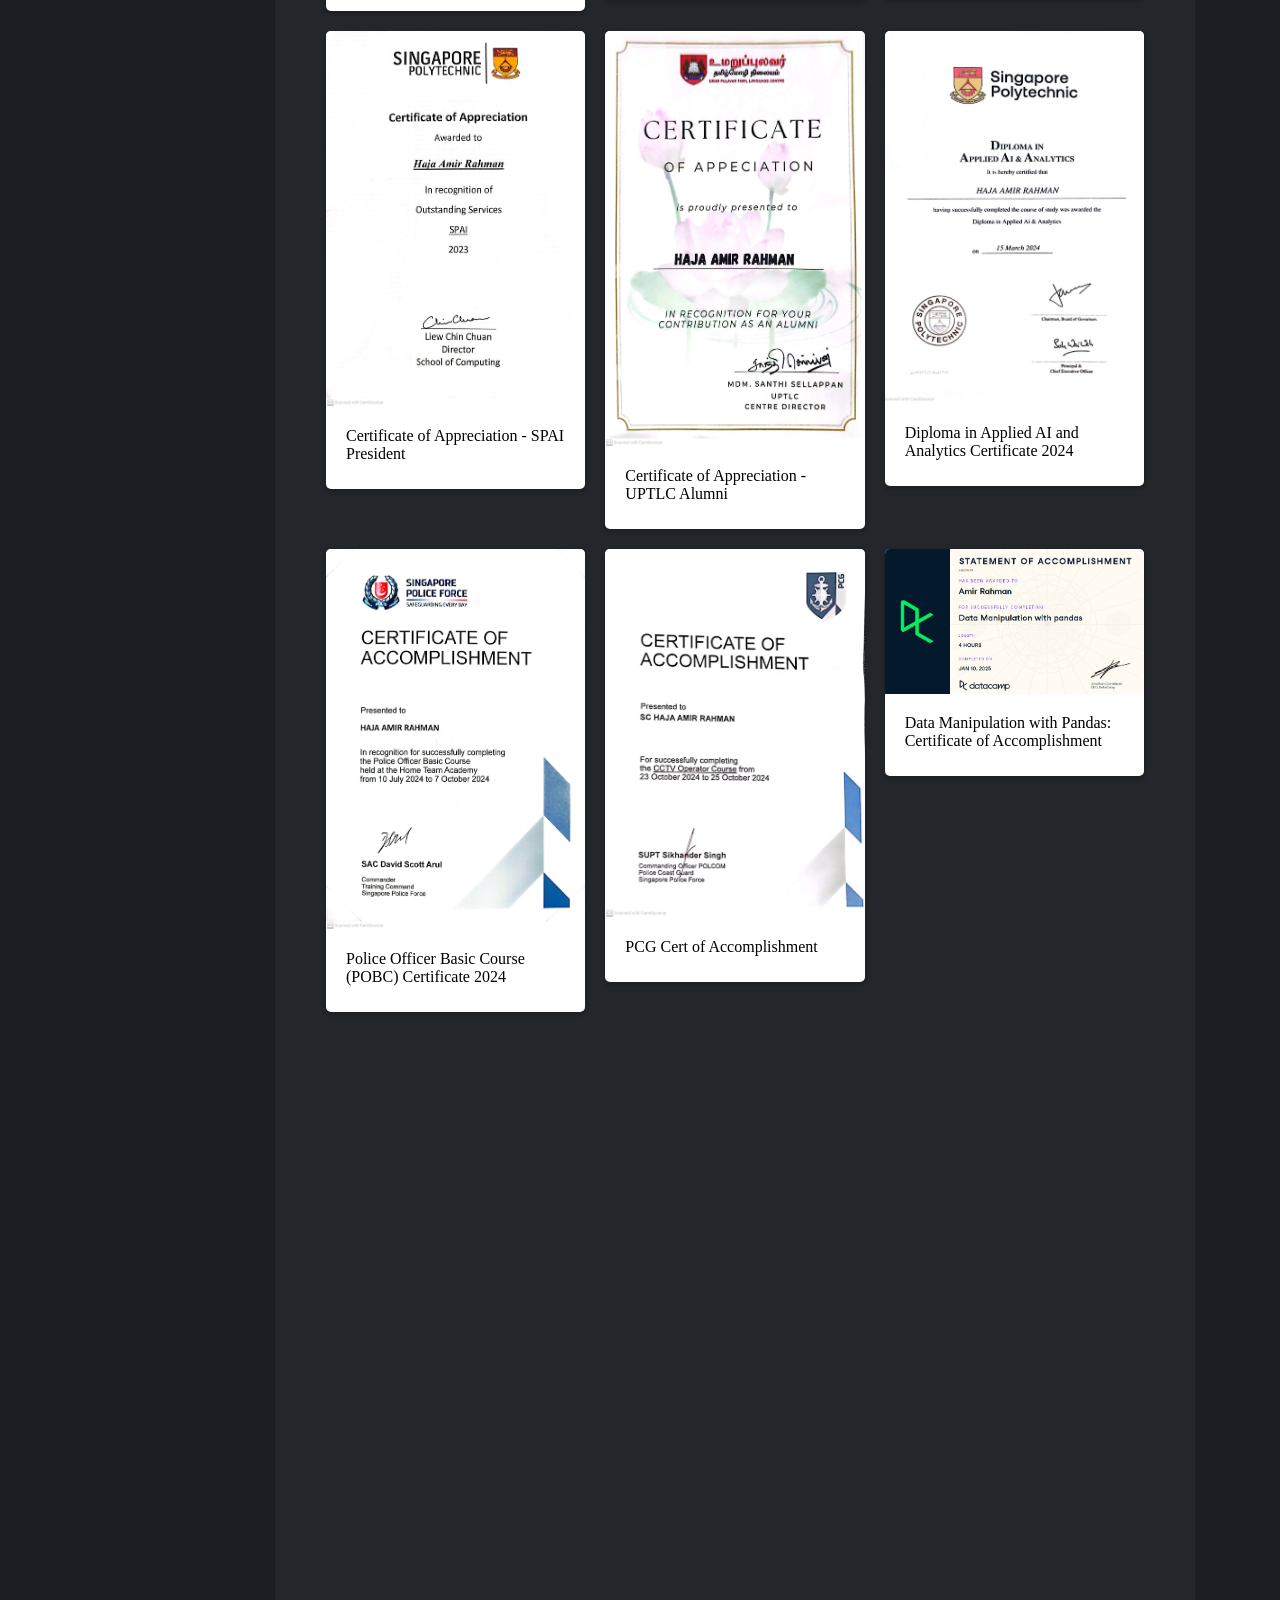
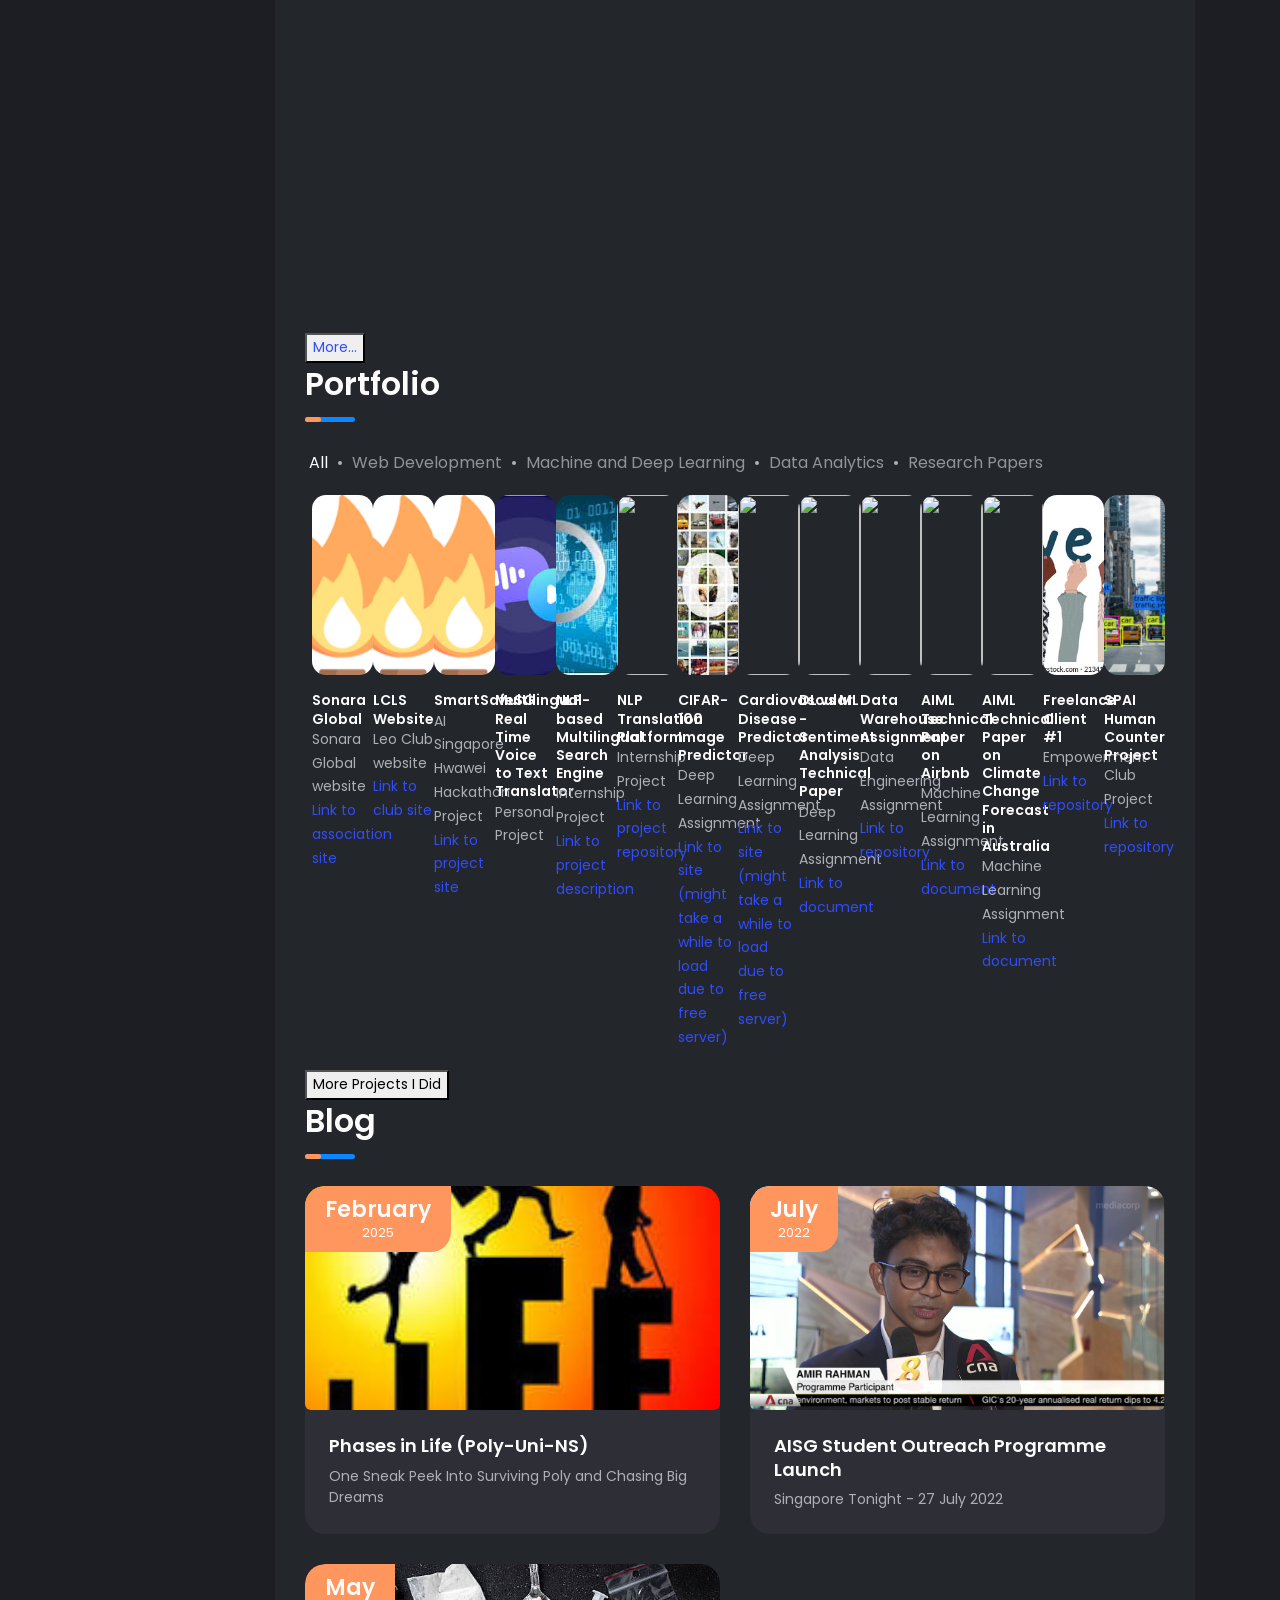
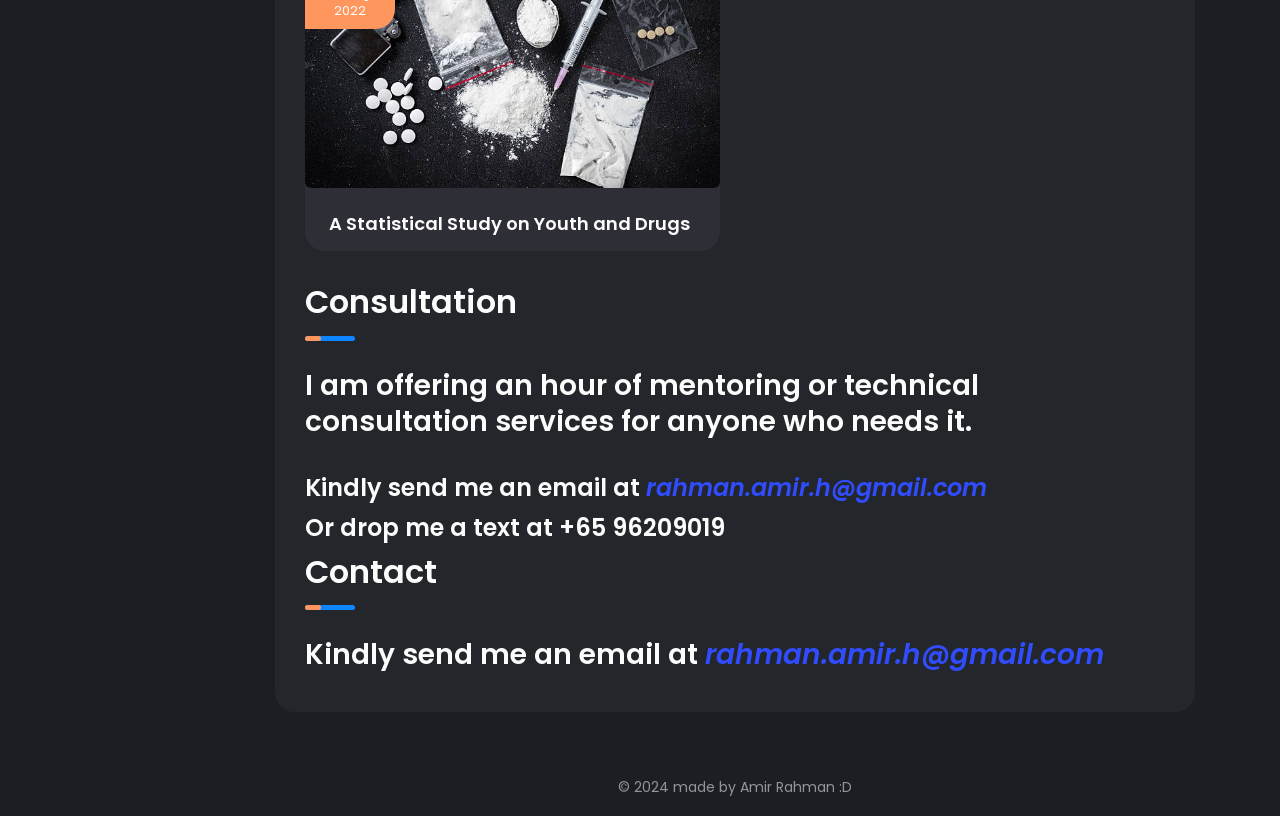
==== commit bca49d14: "updated contact email" ====
--- a/index.html
+++ b/index.html
@@ -816,7 +816,7 @@
                                                     <!-- Contact -->
 
                                                     <!-- <h2 class="title title--h3">Contact</h2> -->
-                                                    <h3>Kindly send me an email at <a href = "mailto: work@amirrahman.com"><i>work@amirrahman.com</i></a></h3>
+                                                    <h3>Kindly send me an email at <a href = "mailto: rahman.amir.h@gmail.com"><i>rahman.amir.h@gmail.com</i></a></h3>
                                                
                                                 </div>
                                             </div>
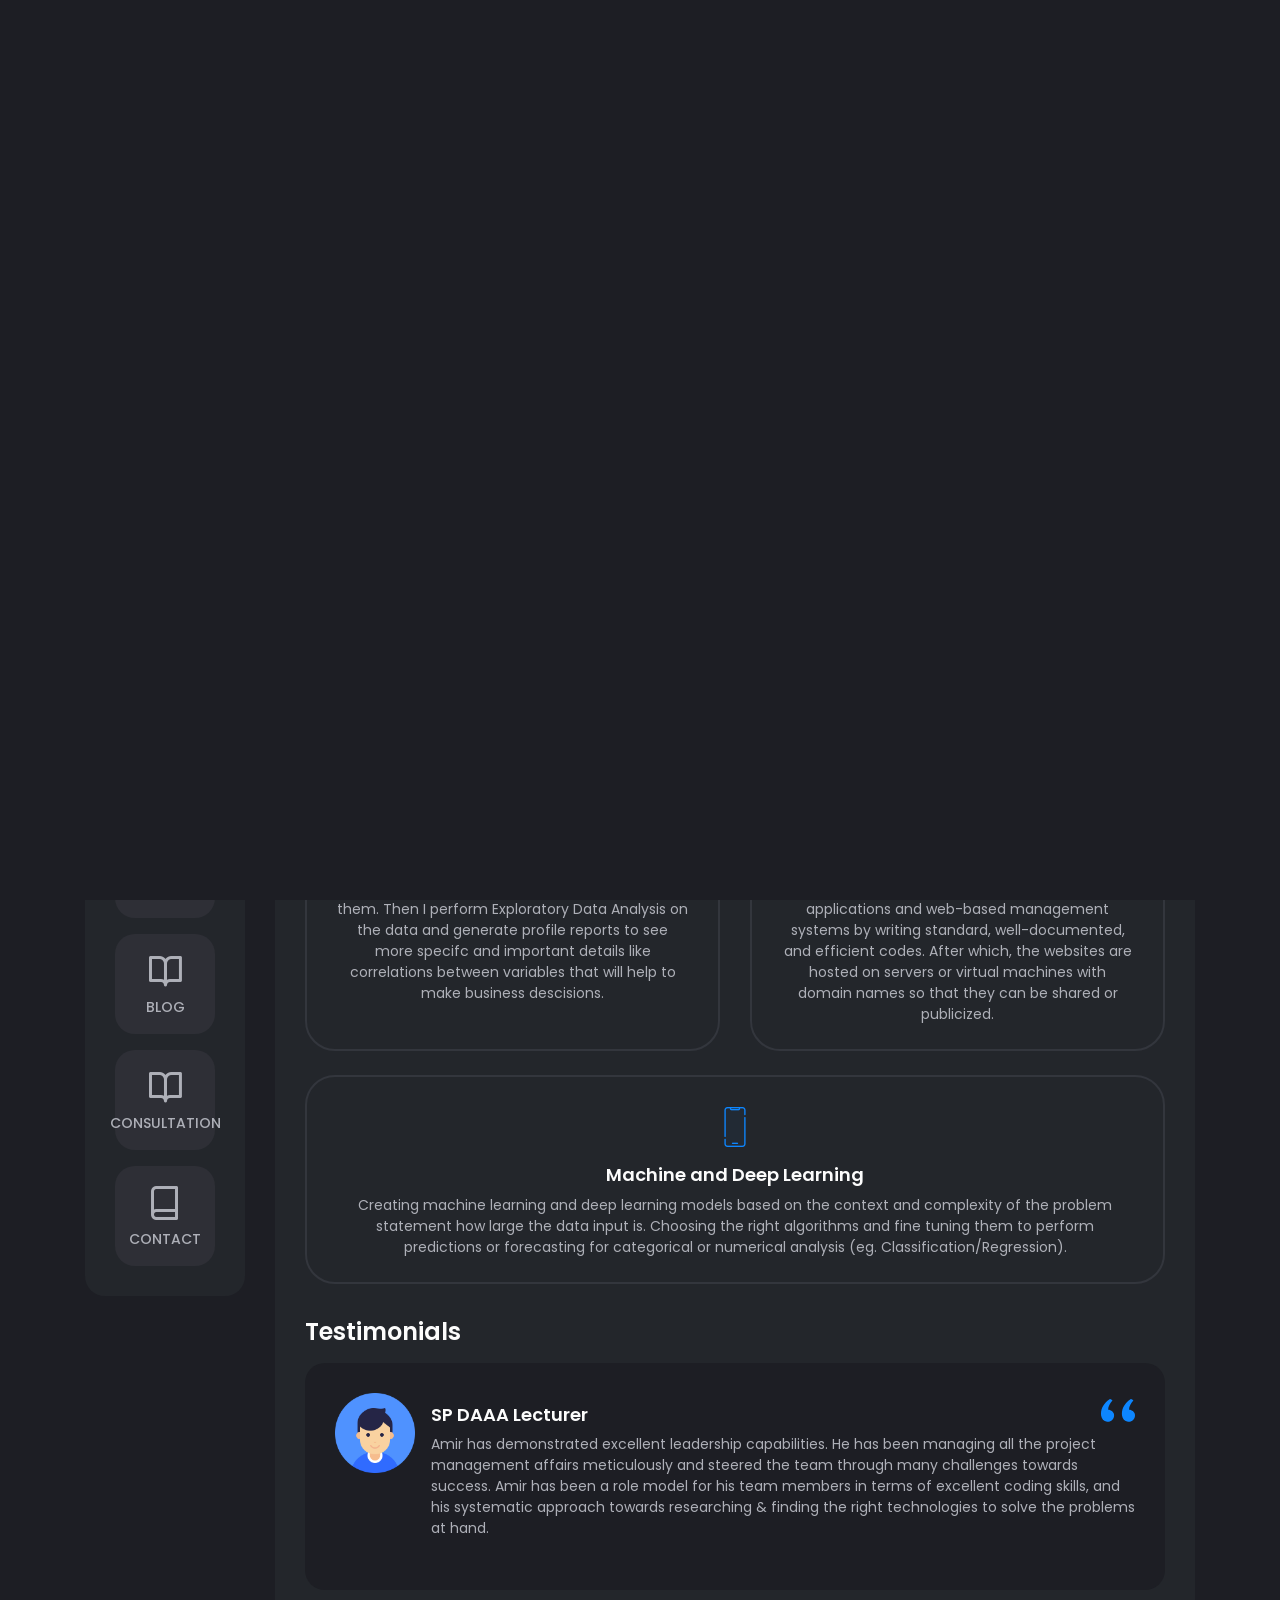
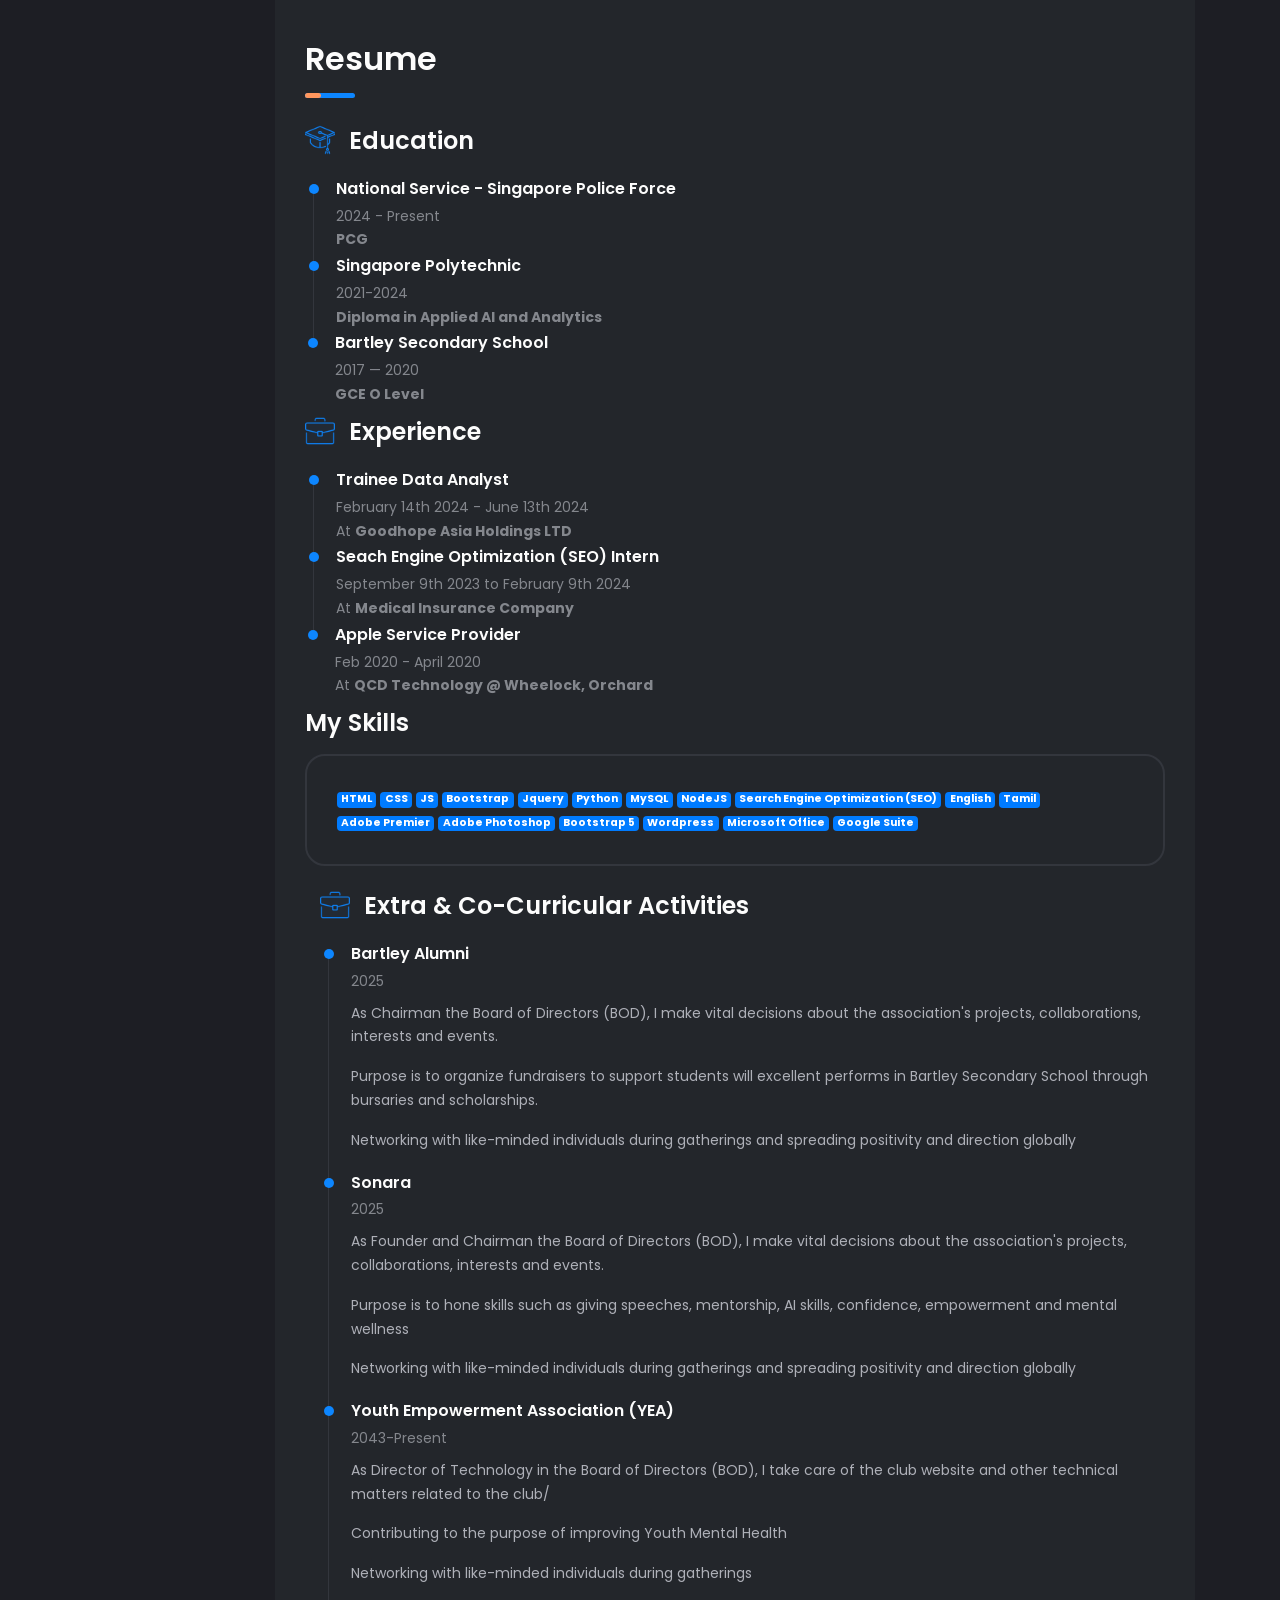
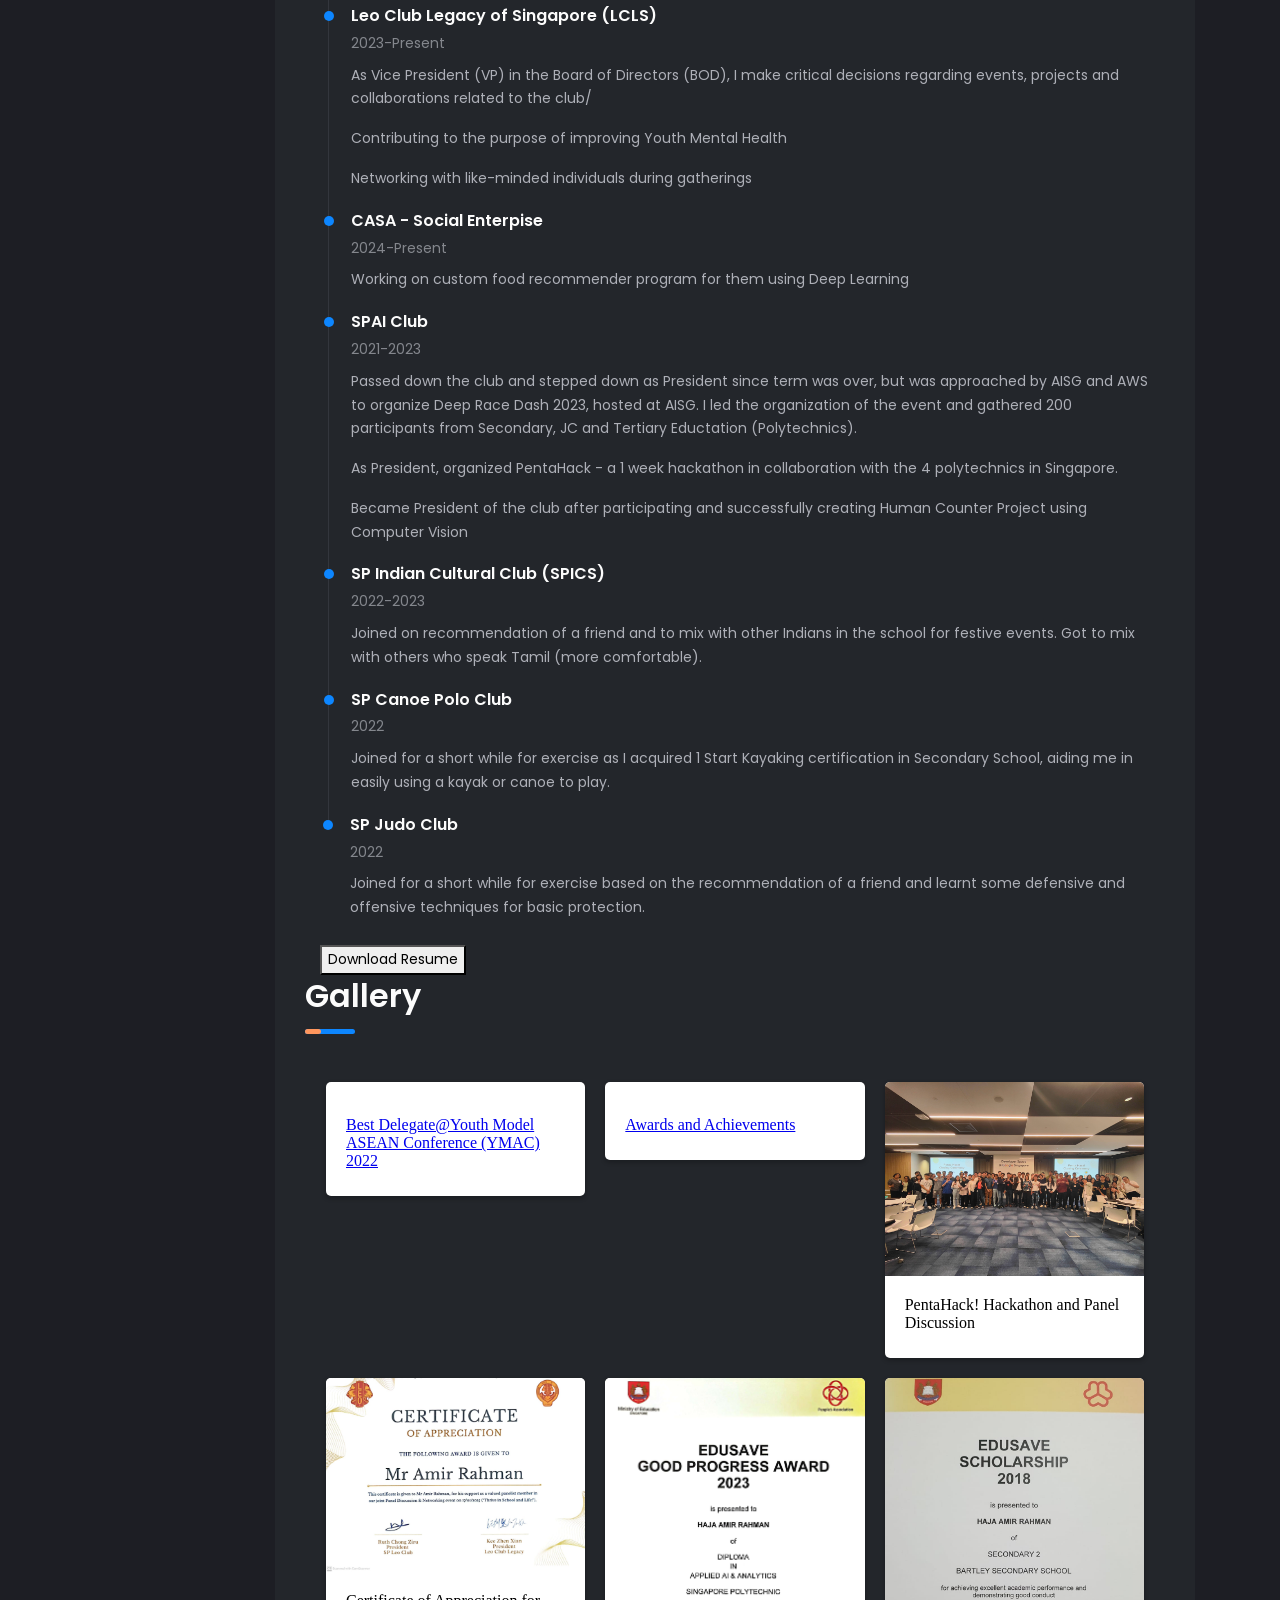
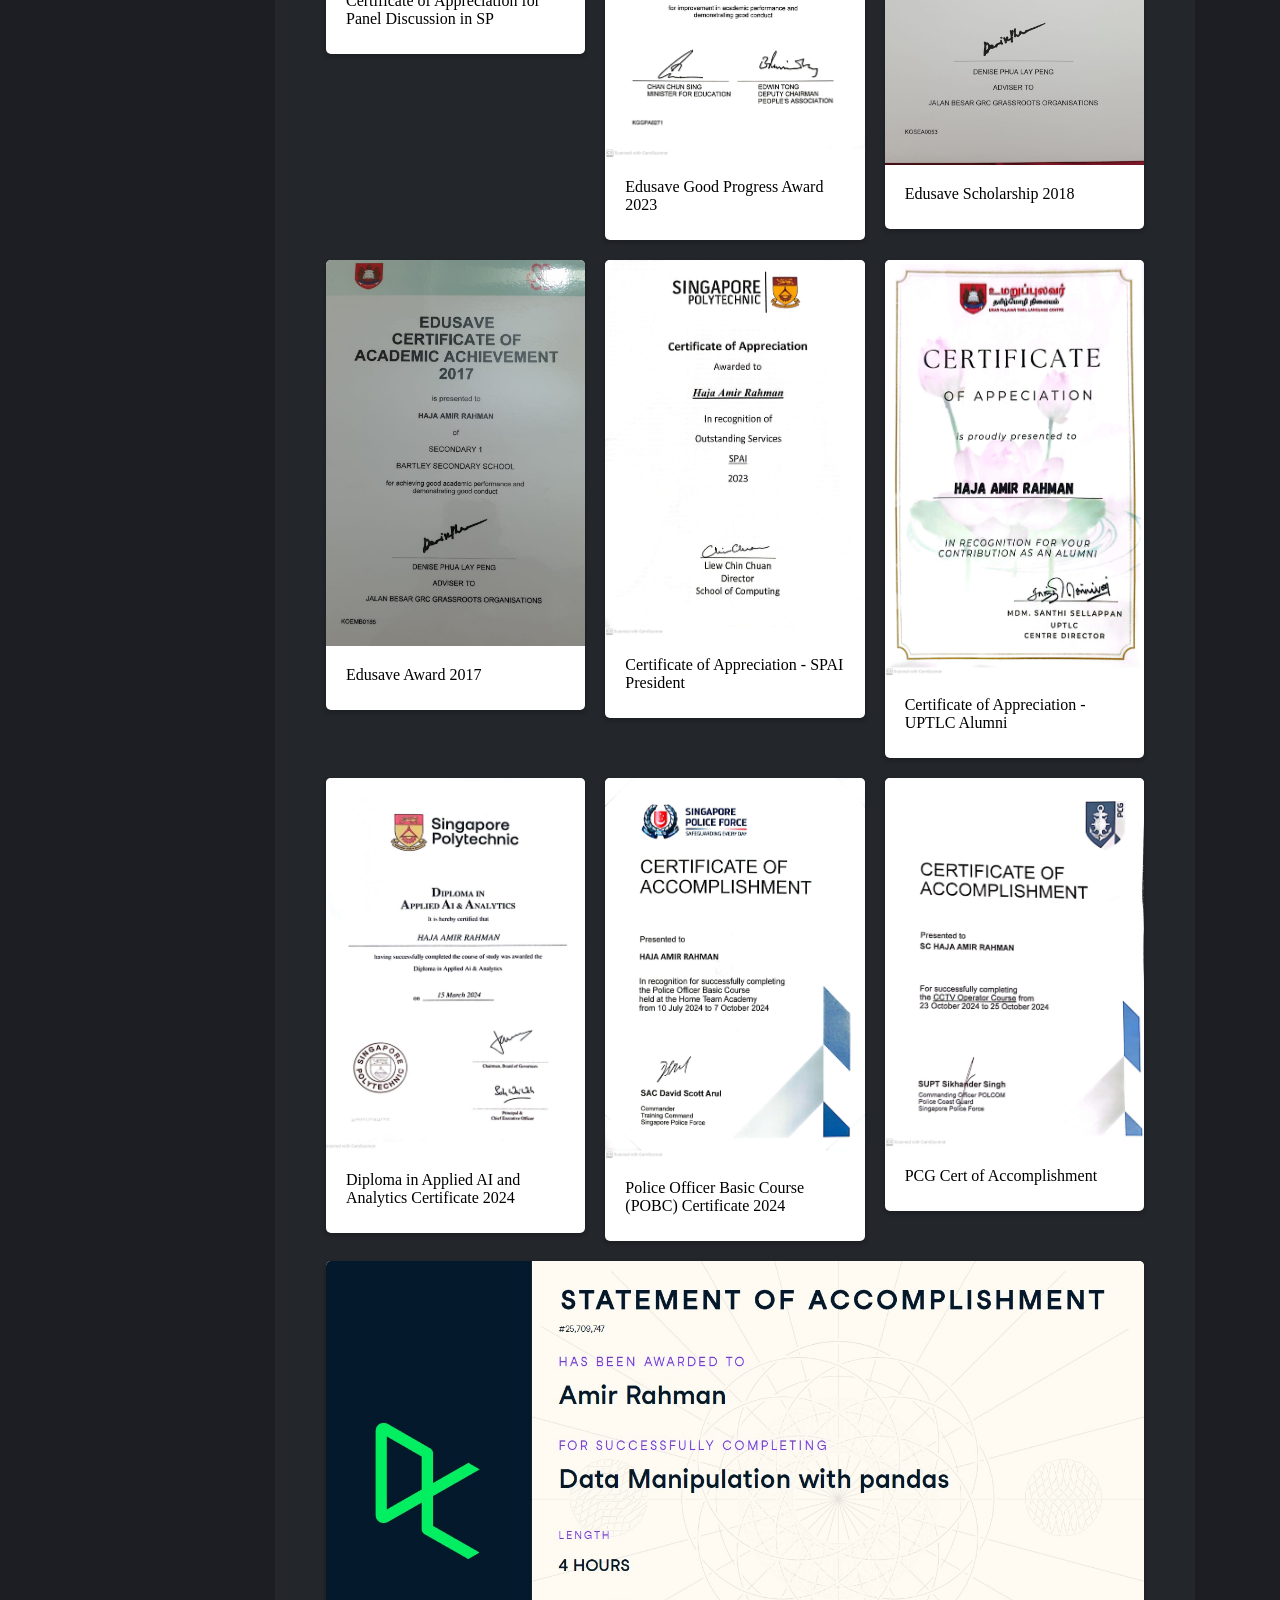
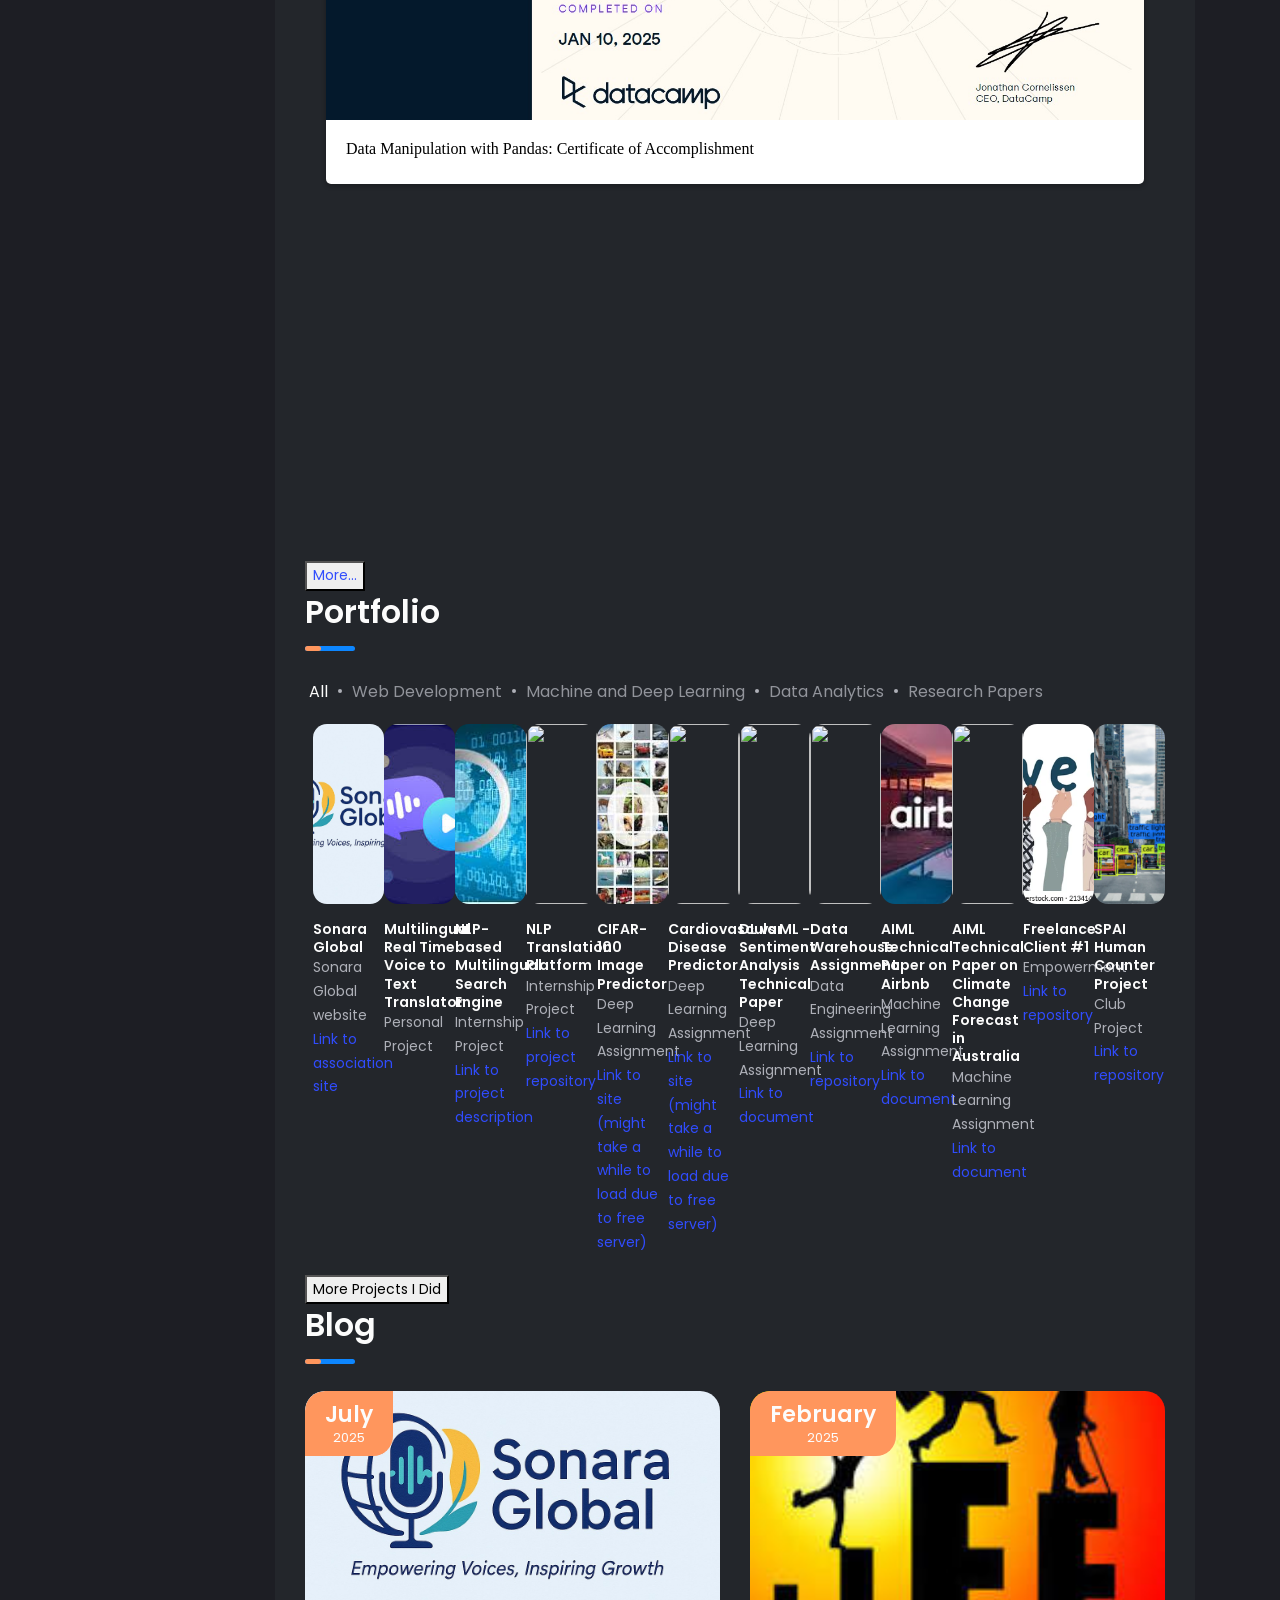
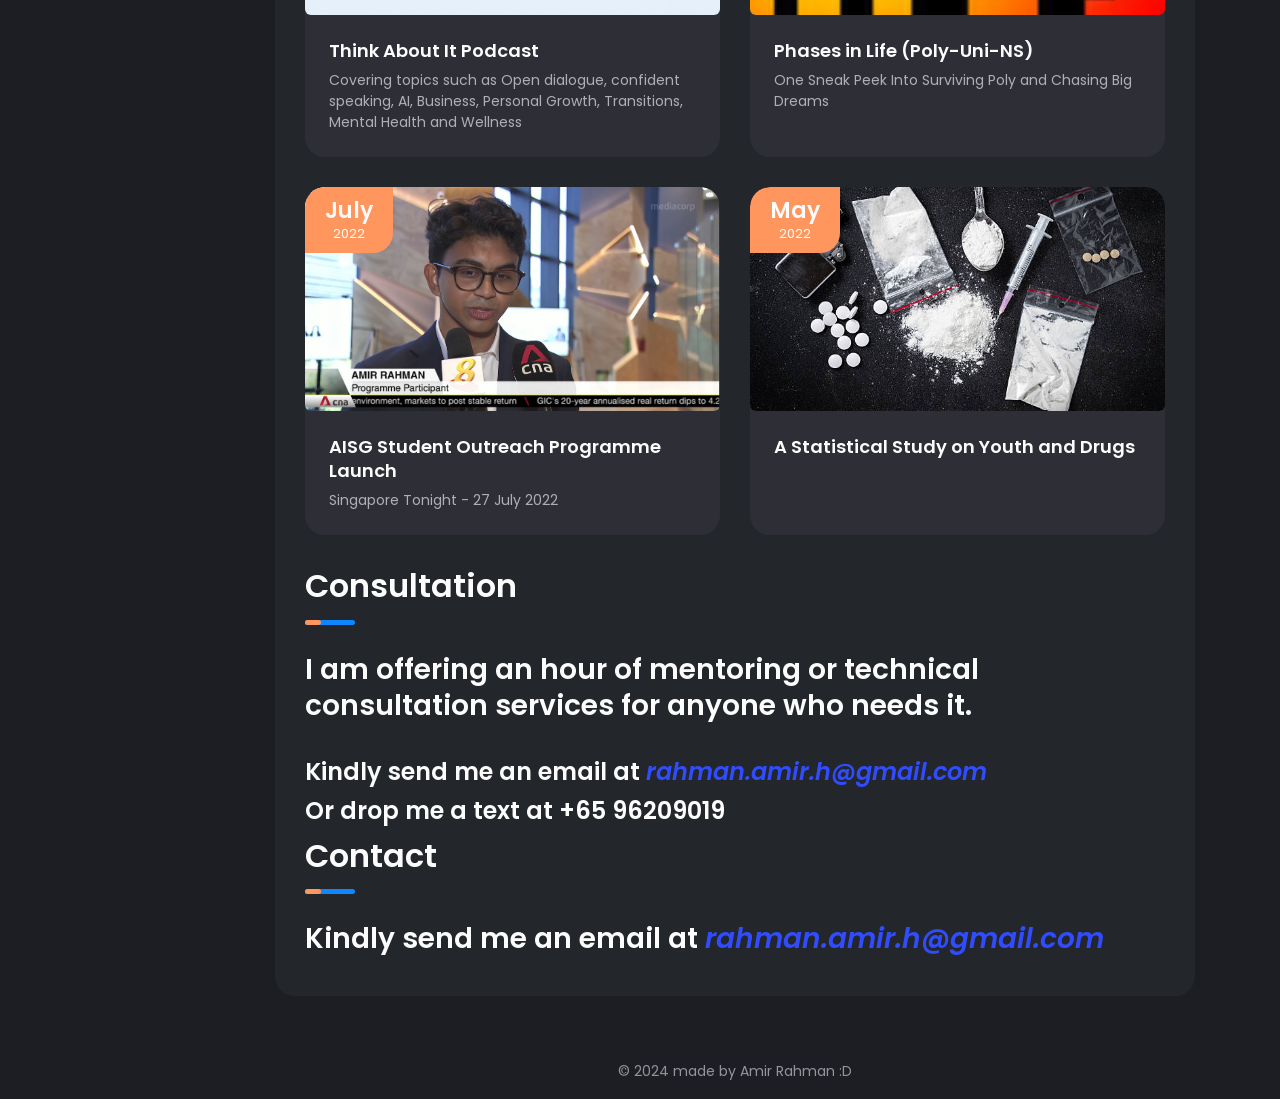
==== commit 811b657c: "updated sonara details" ====
--- a/index.html
+++ b/index.html
@@ -410,6 +410,17 @@
                                                         <div class="timeline">
 
                                                             <!-- Item -->
+                                                            
+                                                            <article class="timeline__item">
+                                                                <h5 class="title title--h5 timeline__title">Bartley Alumni</h5>
+                                                                <span class="timeline__period">2025</span><br>
+
+                                                                <p class="timeline__description">As Chairman the Board of Directors (BOD), I make vital decisions about the association's projects, collaborations, interests and events.</p>
+                                                                <p class="timeline__description">Purpose is to organize fundraisers to support students will excellent performs in Bartley Secondary School through bursaries and scholarships.</p>
+                                                                <p class="timeline__description">Networking with like-minded individuals during gatherings and spreading positivity and direction globally</p>
+
+
+                                                            </article>
 
                                                             <article class="timeline__item">
                                                                 <h5 class="title title--h5 timeline__title">Sonara</h5>
@@ -542,16 +553,16 @@
                                                         <!-- Item 1 -->
                                                       <figure class="gallery-grid__item web-dev">
                                                           <div class="gallery-grid__image-wrap">
-                                                              <img class="gallery-grid__image cover lazyload" src="assets/img/firepredict.png" data-zoom alt="" />
+                                                              <img class="gallery-grid__image cover lazyload" src="assets/img/sonaralogo.jpeg" data-zoom alt="" />
                                                           </div>
                                                           <figcaption class="gallery-grid__caption">
                                                               <h4 class="title title--h6 gallery-grid__title">Sonara Global </h4>
                                                               <span class="gallery-grid__category">Sonara Global website </span> 
 
-                                                              <span><a href="assets/NLPSearchEngine.md" target="https://sonaraglobal.org/">Link to association site</a></span> </figcaption>
+                                                              <span><a href="assets/img/sonaralogo.jpeg" target="https://sonaraglobal.org/">Link to association site</a></span> </figcaption>
                                                       </figure>
 
-                                                      <figure class="gallery-grid__item web-dev">
+                                                      <!-- <figure class="gallery-grid__item web-dev">
                                                           <div class="gallery-grid__image-wrap">
                                                               <img class="gallery-grid__image cover lazyload" src="assets/img/firepredict.png" data-zoom alt="" />
                                                           </div>
@@ -571,7 +582,7 @@
                                                               <span class="gallery-grid__category">AI Singapore Hwawei Hackathon Project</span>
 
                                                               <span><a href="assets/NLPSearchEngine.md" target="https://naisc-25.vercel.app/index.html">Link to project site</a></span> </figcaption>
-                                                      </figure>
+                                                      </figure> -->
 
                                                         <figure class="gallery-grid__item ml-dl">
                                                           <div class="gallery-grid__image-wrap">
@@ -659,7 +670,7 @@
                                                         <!-- Item 7 -->
                                                         <figure class="gallery-grid__item research-papers">
                                                             <div class="gallery-grid__image-wrap">
-                                                                <img class="gallery-grid__image cover lazyload" src="https://www.octoproperty.com/wp-content/uploads/2021/12/airbnb-678x381-1.jpeg" data-zoom alt="" />
+                                                                <img class="gallery-grid__image cover lazyload" src="assets/img/airbnb.jpg" data-zoom alt="" />
                                                             </div>
                                                             <figcaption class="gallery-grid__caption">
                                                                 <h4 class="title title--h6 gallery-grid__title">AIML Technical Paper on Airbnb</h4>
@@ -724,6 +735,18 @@
                                                     <div class="news-grid">
 
                                                           <!-- Post -->
+                                                            <article class="news-item box">
+                                                            <div class="news-item__image-wrap overlay overlay--45">
+                                                                <div class="news-item__date">July<span>2025</span></div>
+                                                                <a class="news-item__link" target="_blank" href="https://ospi.beehiiv.com/p/ospi-amir-interview"></a>
+                                                                <img class="cover lazyload" src="assets/img/sonaralogo.jpeg" alt="কিভাবে Twilio এবং Laravel এর মাধ্যমে sms পাঠাতে হয়" />
+                                                            </div>
+                                                            <div class="news-item__caption">
+                                                                <h2 class="title title--h4">Think About It Podcast</h2>
+                                                                <p>Covering topics such as Open dialogue, confident speaking, AI, Business, Personal Growth, Transitions, Mental Health and Wellness</p>
+                                                            </div>
+                                                        </article>
+
                                                           <article class="news-item box">
                                                             <div class="news-item__image-wrap overlay overlay--45">
                                                                 <div class="news-item__date">February<span>2025</span></div>
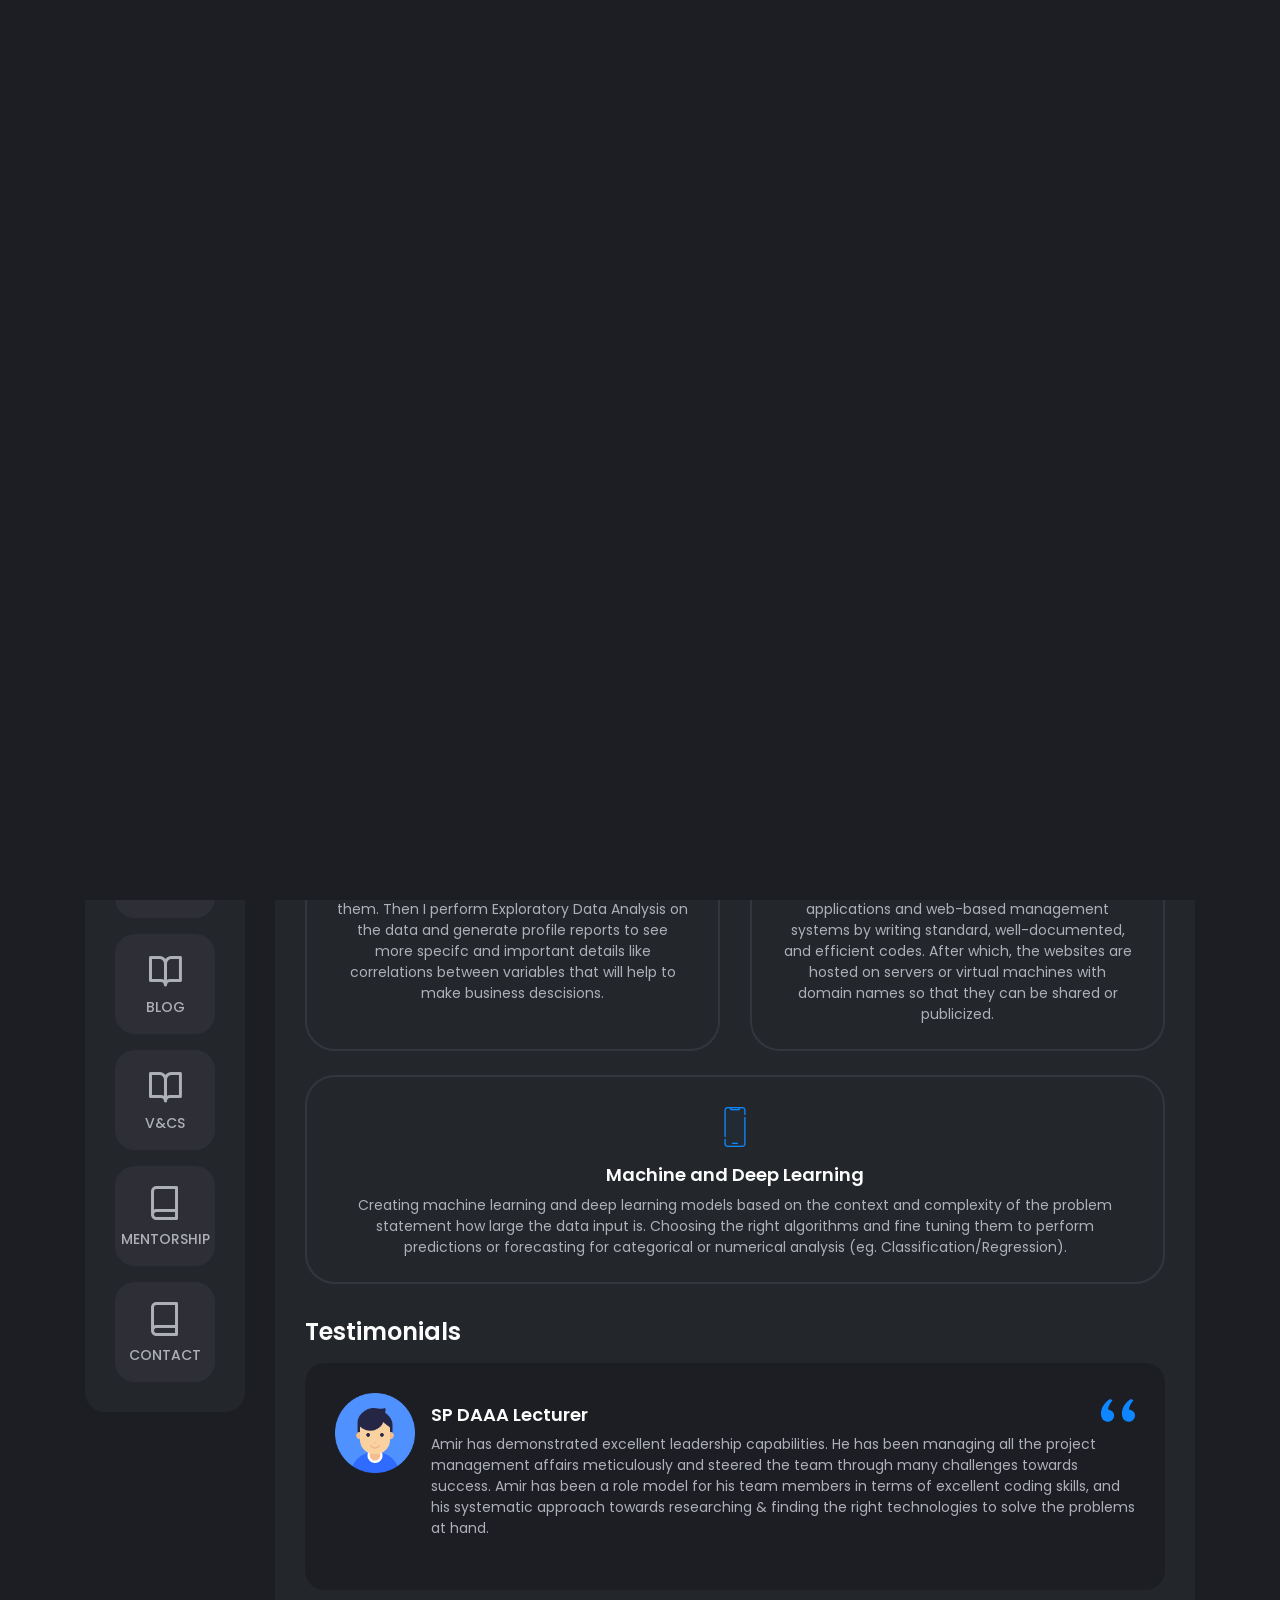
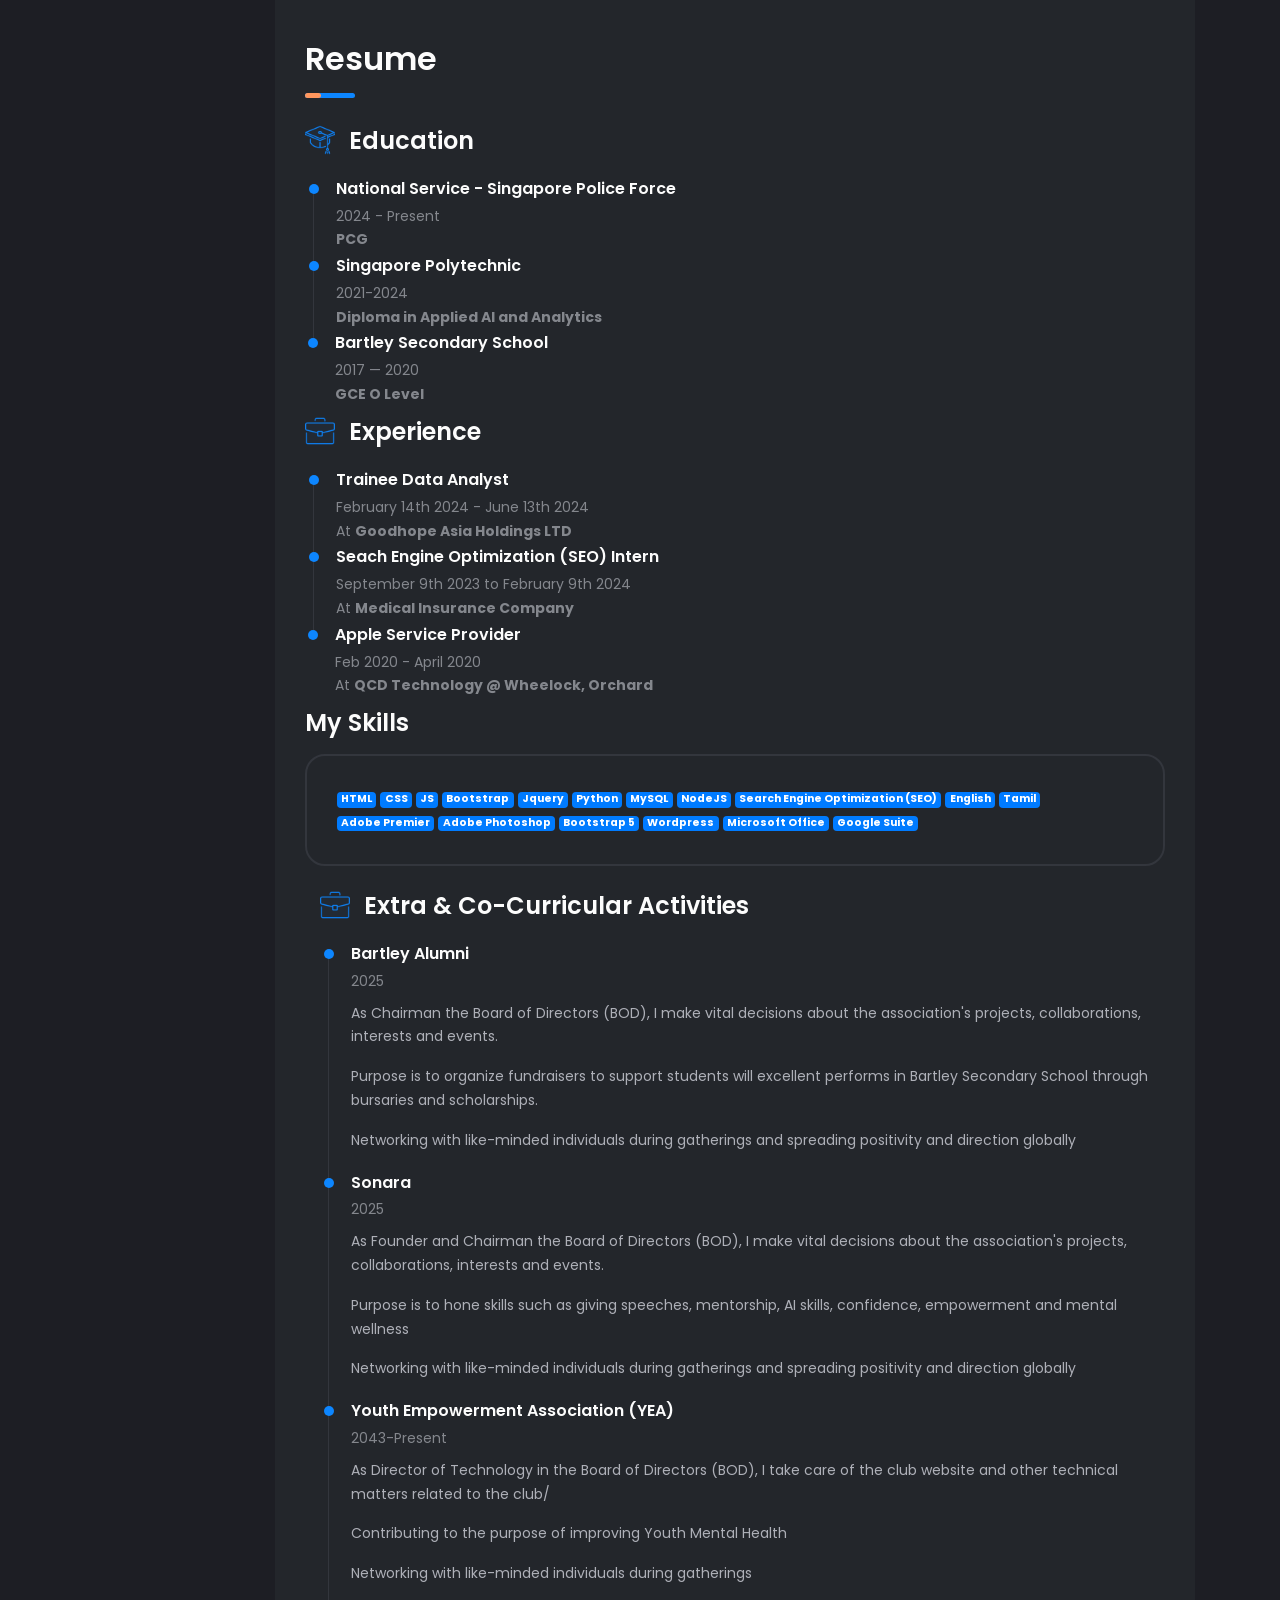
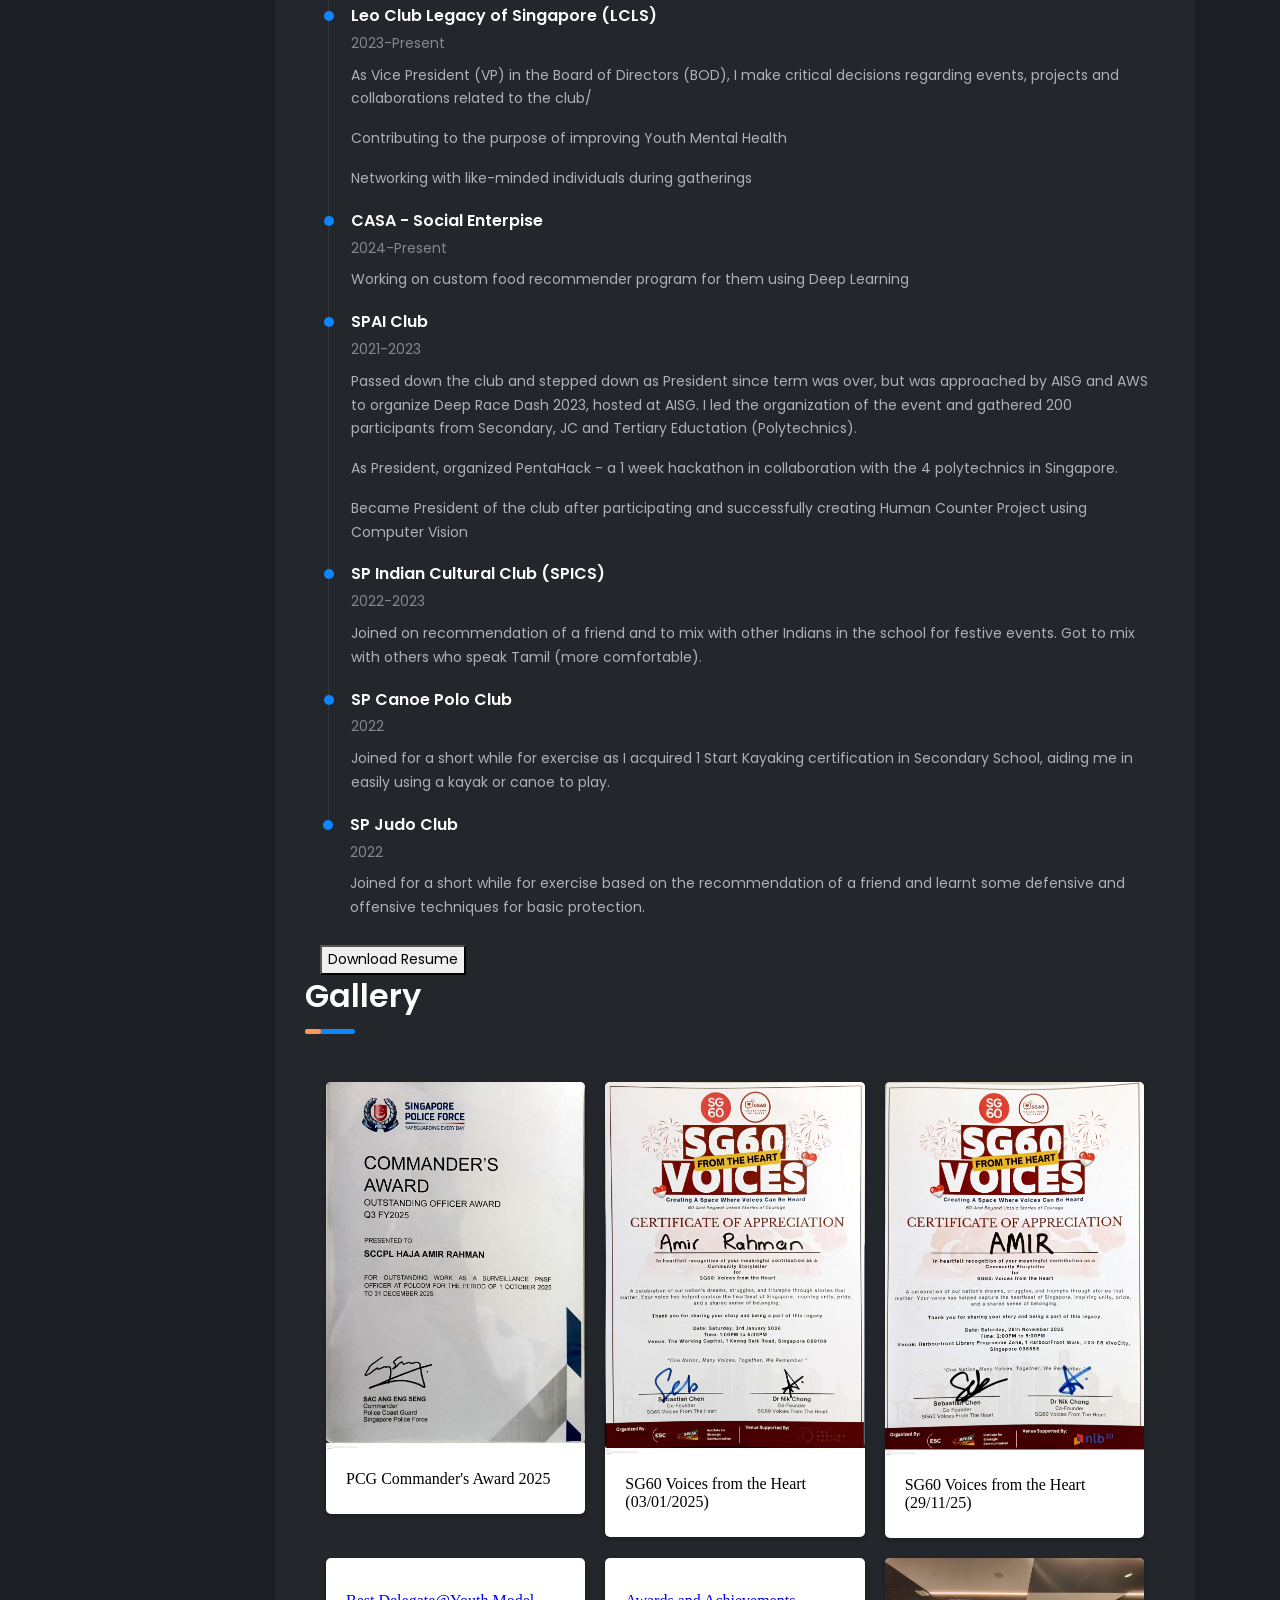
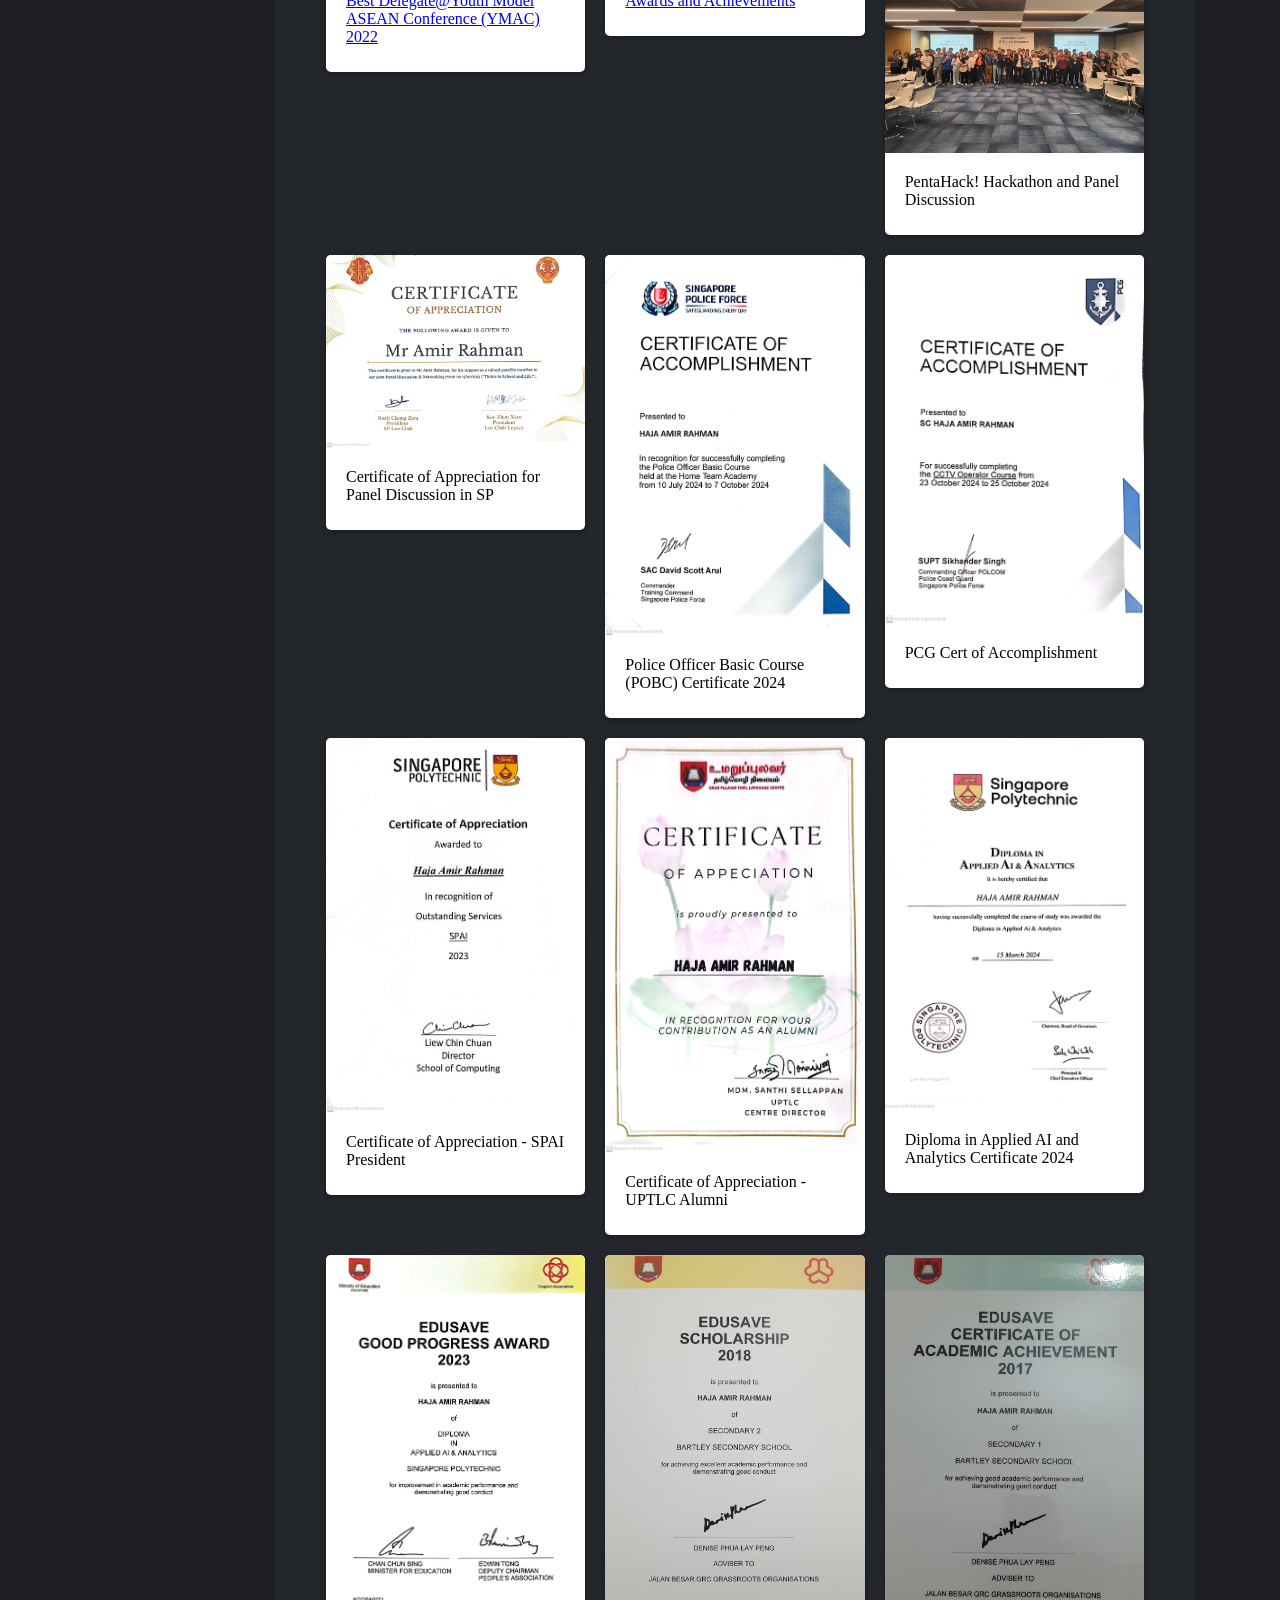
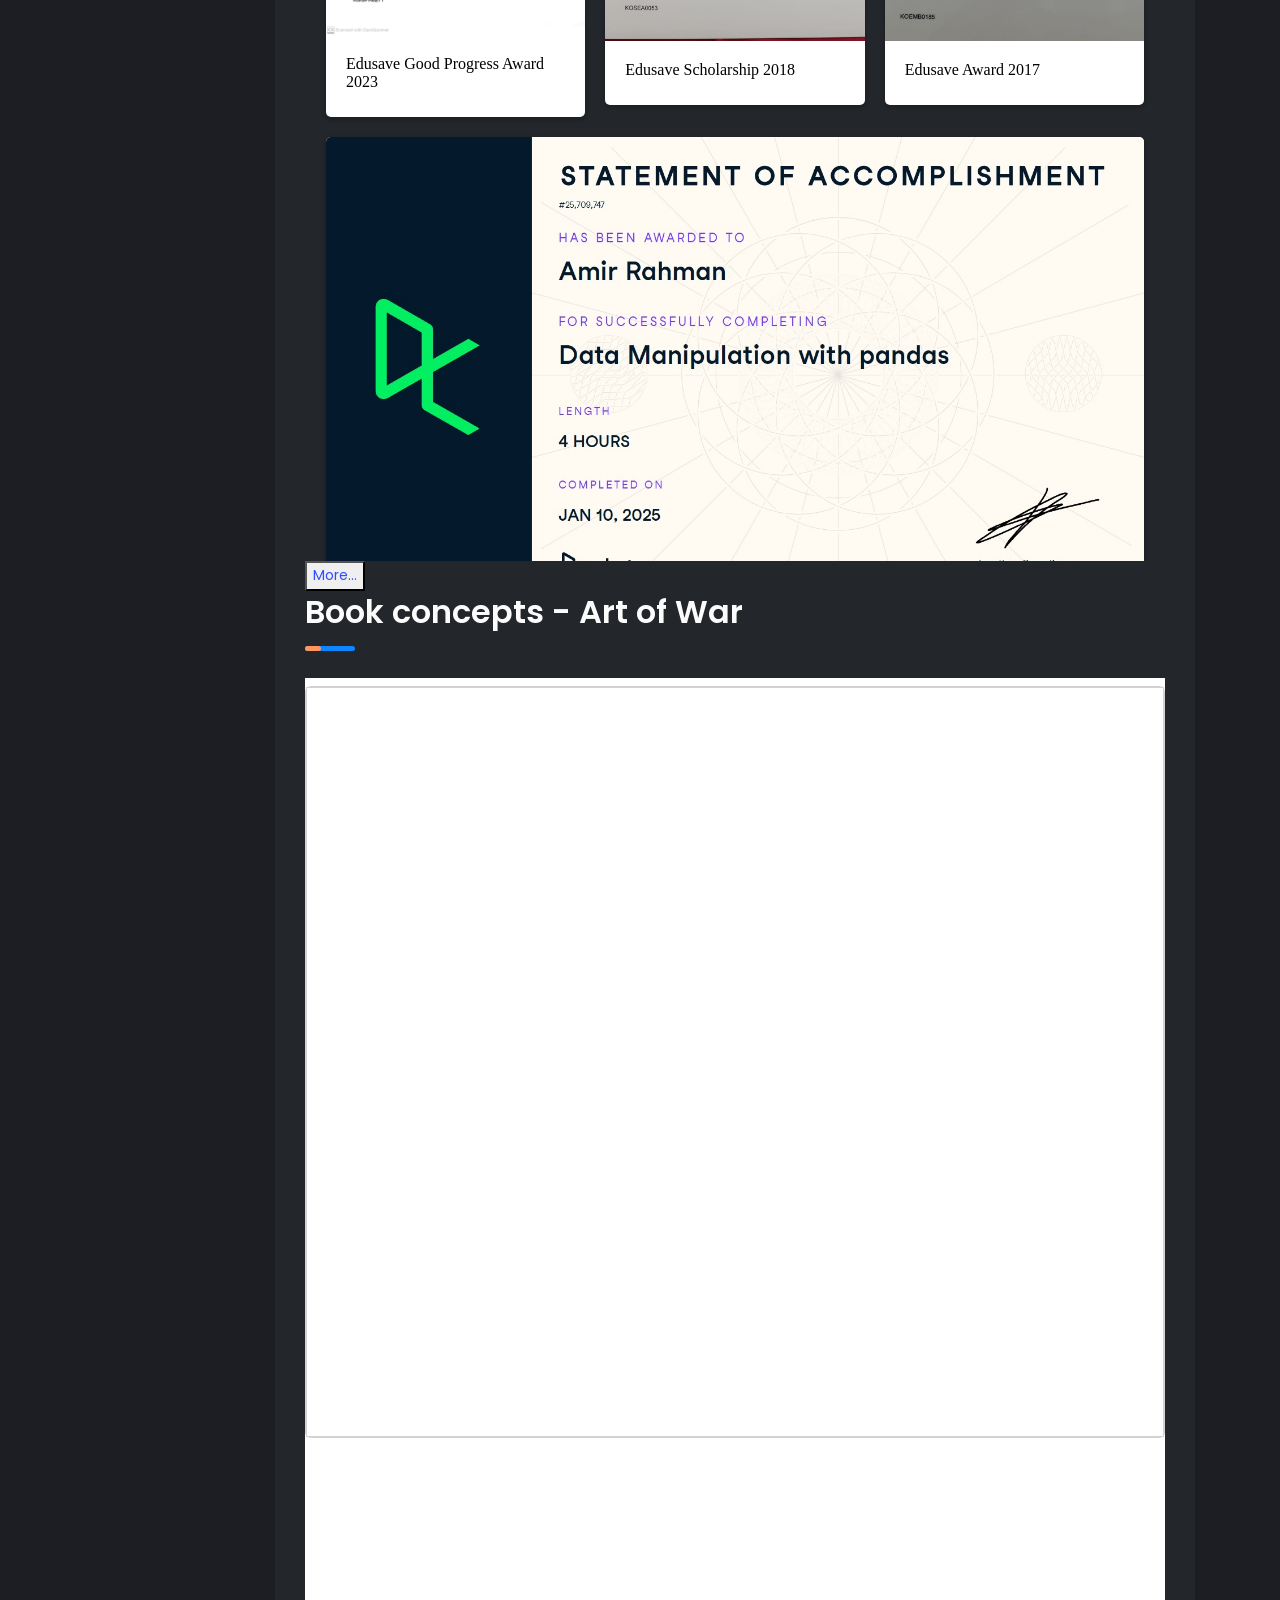
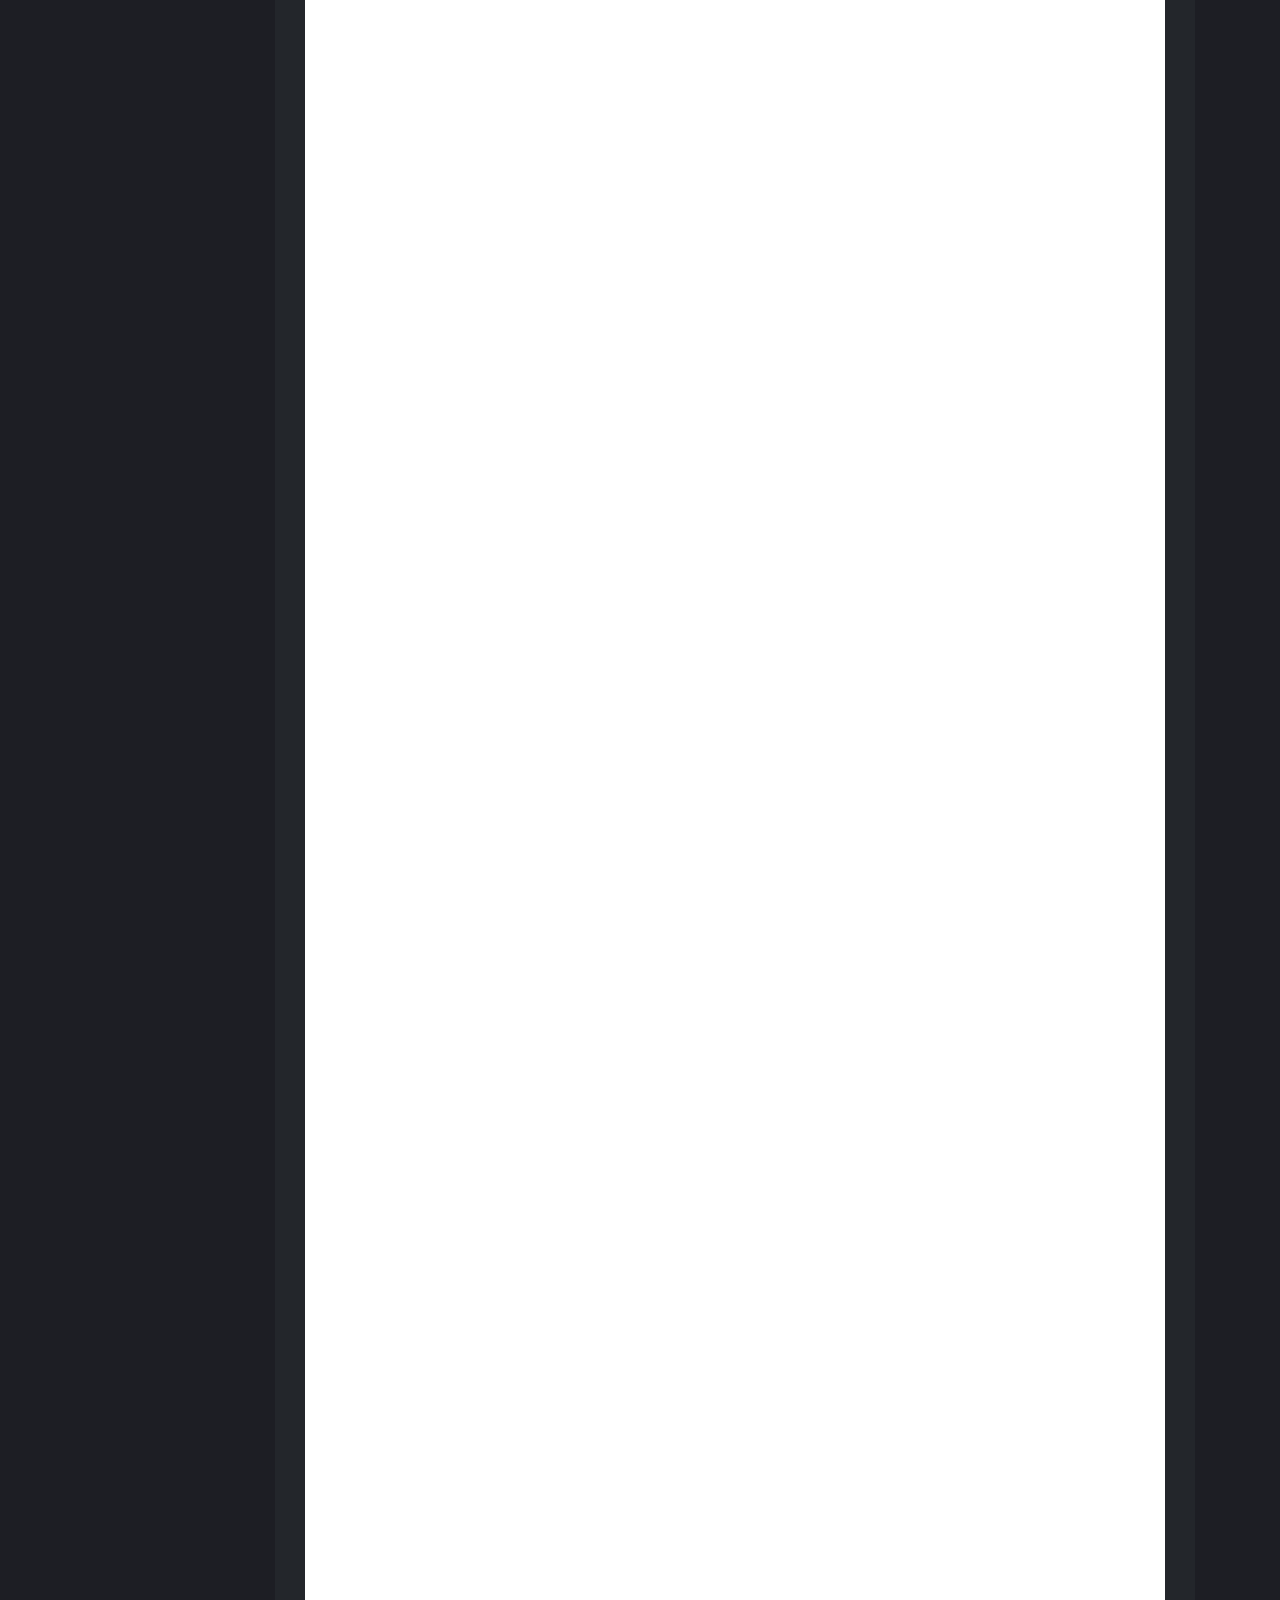
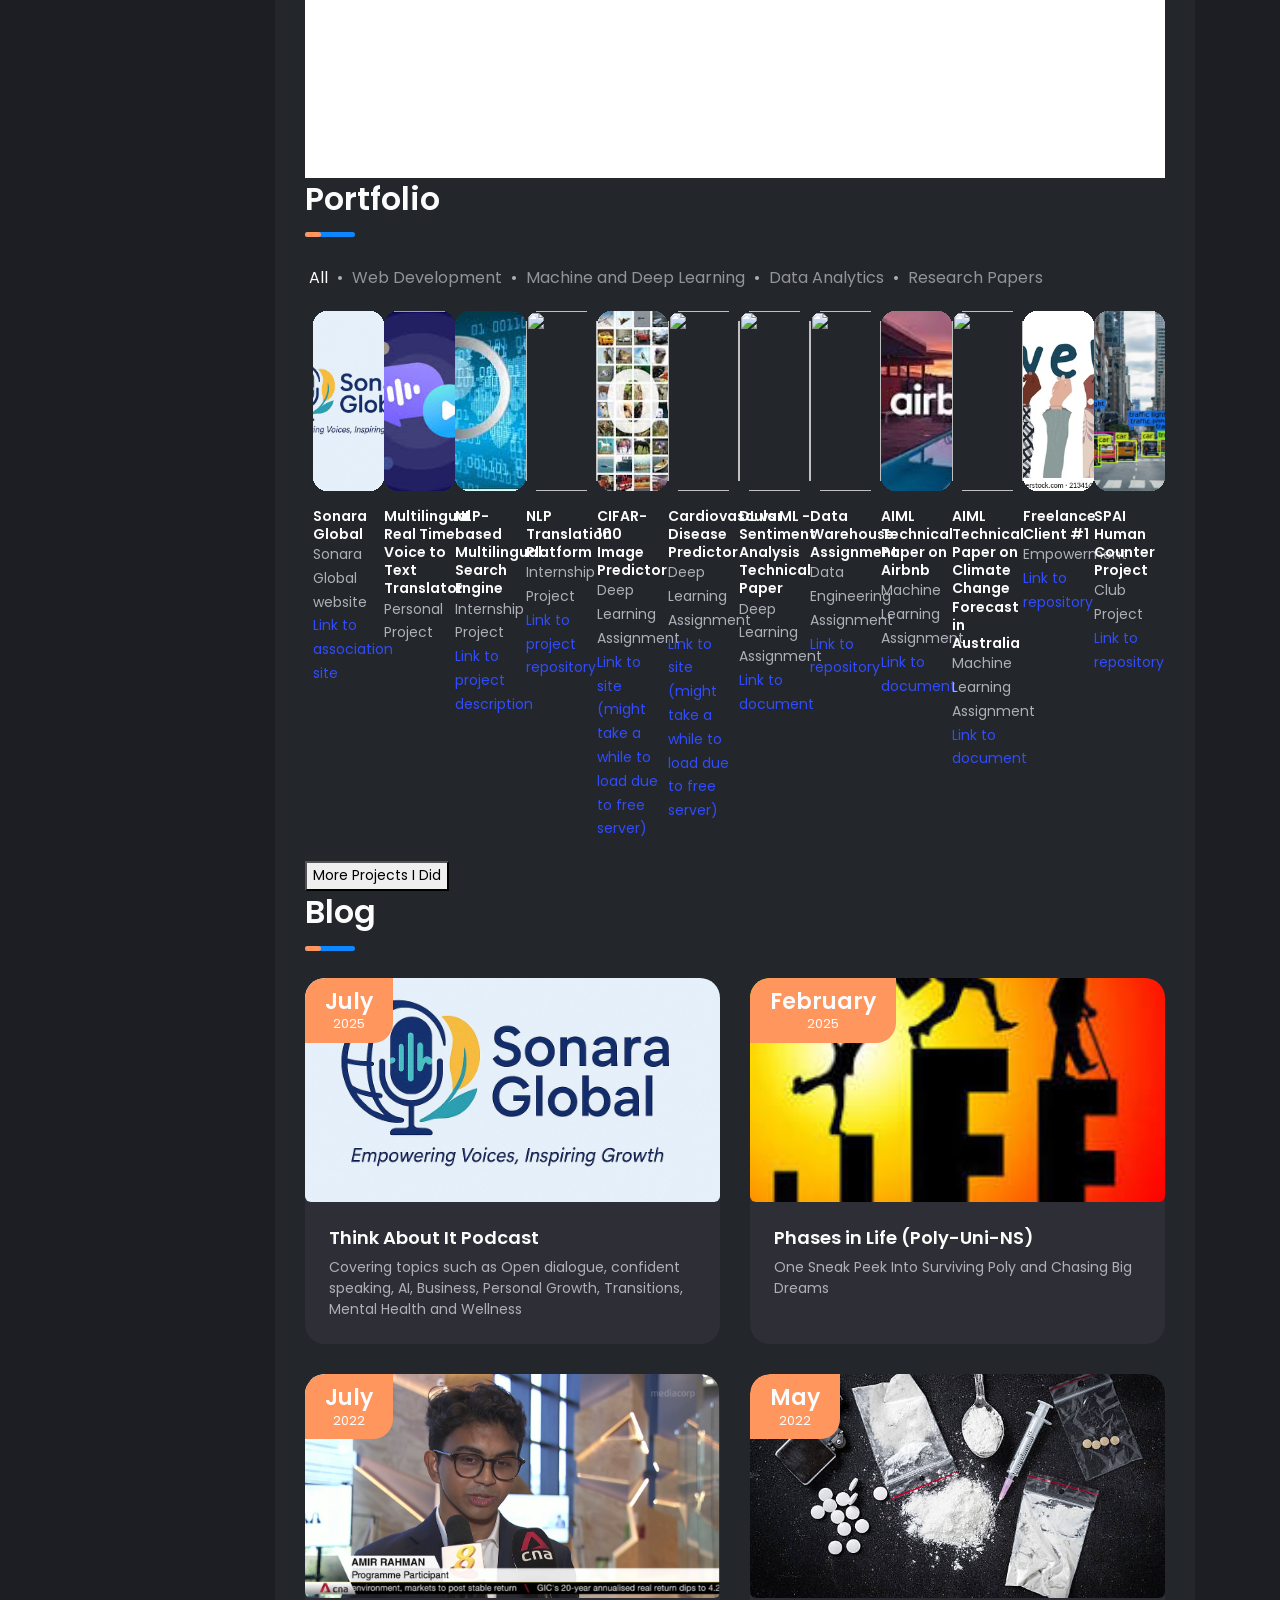
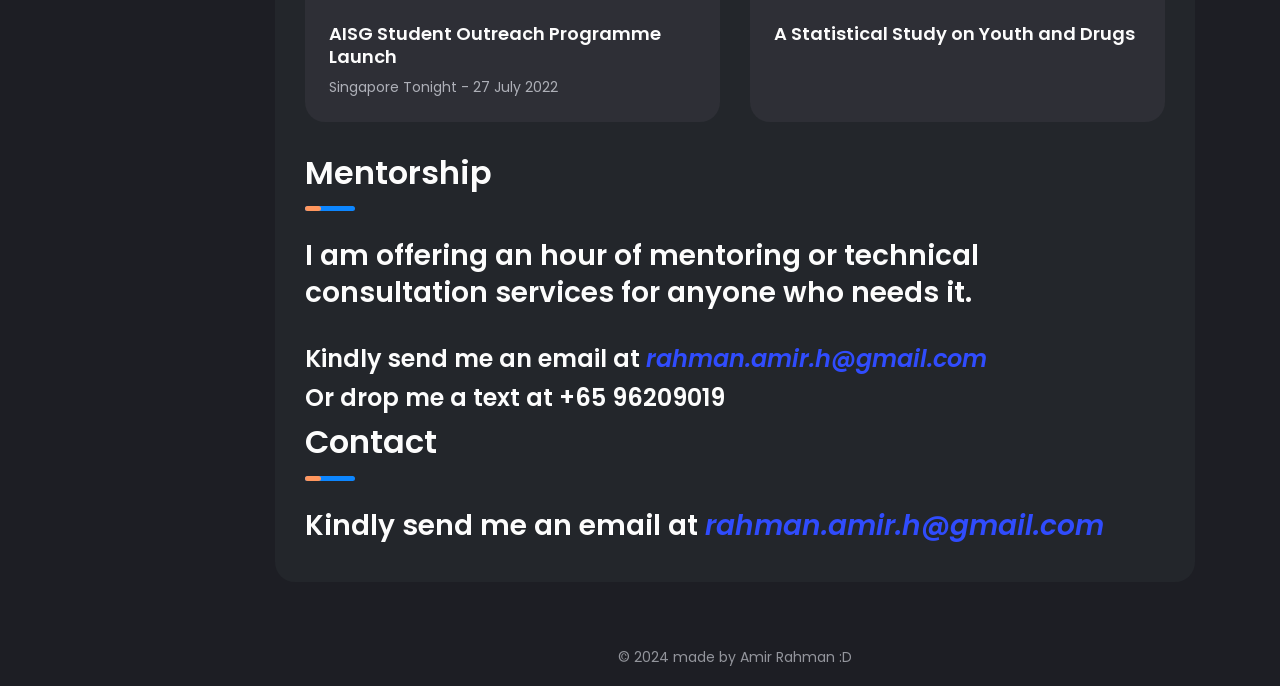
==== commit efe67ee5: "updated with visuals and concepts page for book based graphs" ====
--- a/index.html
+++ b/index.html
@@ -160,7 +160,8 @@
                             <li class="nav__item"><a href="#works-tab"><i class="icon-codesandbox"></i>Projects</a></li>
                             <li class="nav__item"><a href="#gallery-tab"><i class="icon-smile"></i>Awards</a> </li>
                             <li class="nav__item"><a href="#blog-tab"><i class="icon-book-open"></i>Blog</a></li>
-                            <li class="nav__item"><a href="#consultation-tab"><i class="icon-book-open"></i>Consultation</a></li>
+                            <li class="nav__item"><a href="#visuals"><i class="icon-book-open"></i>V&Cs</a></li>
+                            <li class="nav__item"><a href="#mentorship-tab"><i class="icon-book"></i>Mentorship</a></li>
                             <li class="nav__item"><a href="#contact-tab"><i class="icon-book"></i>Contact</a></li>
                         </ul>
                     </div>
@@ -525,7 +526,18 @@
                                                     <button class="button"><a href="https://dweebwastaken.github.io/my-portfolio/portfolio.html" target="_blank">More...</a></button>
                                                 </div>
 
-
+                                                <div id="visuals" class="tabcontent">
+                                                    <div class="pb-2">
+                                                        <h1 class="title title--h1 first-title title__separate">Book concepts - Art of War</h1>
+                                                    </div>
+
+
+
+
+                                                    <iframe frameborder="0" style="height: 2700px; overflow:scroll; width: 100%;background-color: transparent;" marginheight="1" marginwidth="1" name="cboxmain" id="cboxmain" seamless="seamless" scrolling="no" frameborder="0" allowtransparency="true" src="networkgraphs/art_of_war_network.html"></iframe>
+
+                                              
+                                                </div>
 
                                                 <!-- WORKS -->
                                                 <div id="works-tab" class="tabcontent">
@@ -791,9 +803,9 @@
                                                 </div>
 
                                                 <!-- CONTACT -->
-                                                <div id="consultation-tab" class="tabcontent">
+                                                <div id="mentorship-tab" class="tabcontent">
                                                     <div class="pb-2">
-                                                        <h1 class="title title--h1 first-title title__separate">Consultation</h1>
+                                                        <h1 class="title title--h1 first-title title__separate">Mentorship</h1>
                                                     </div>
 
                                                     <!-- Contact -->
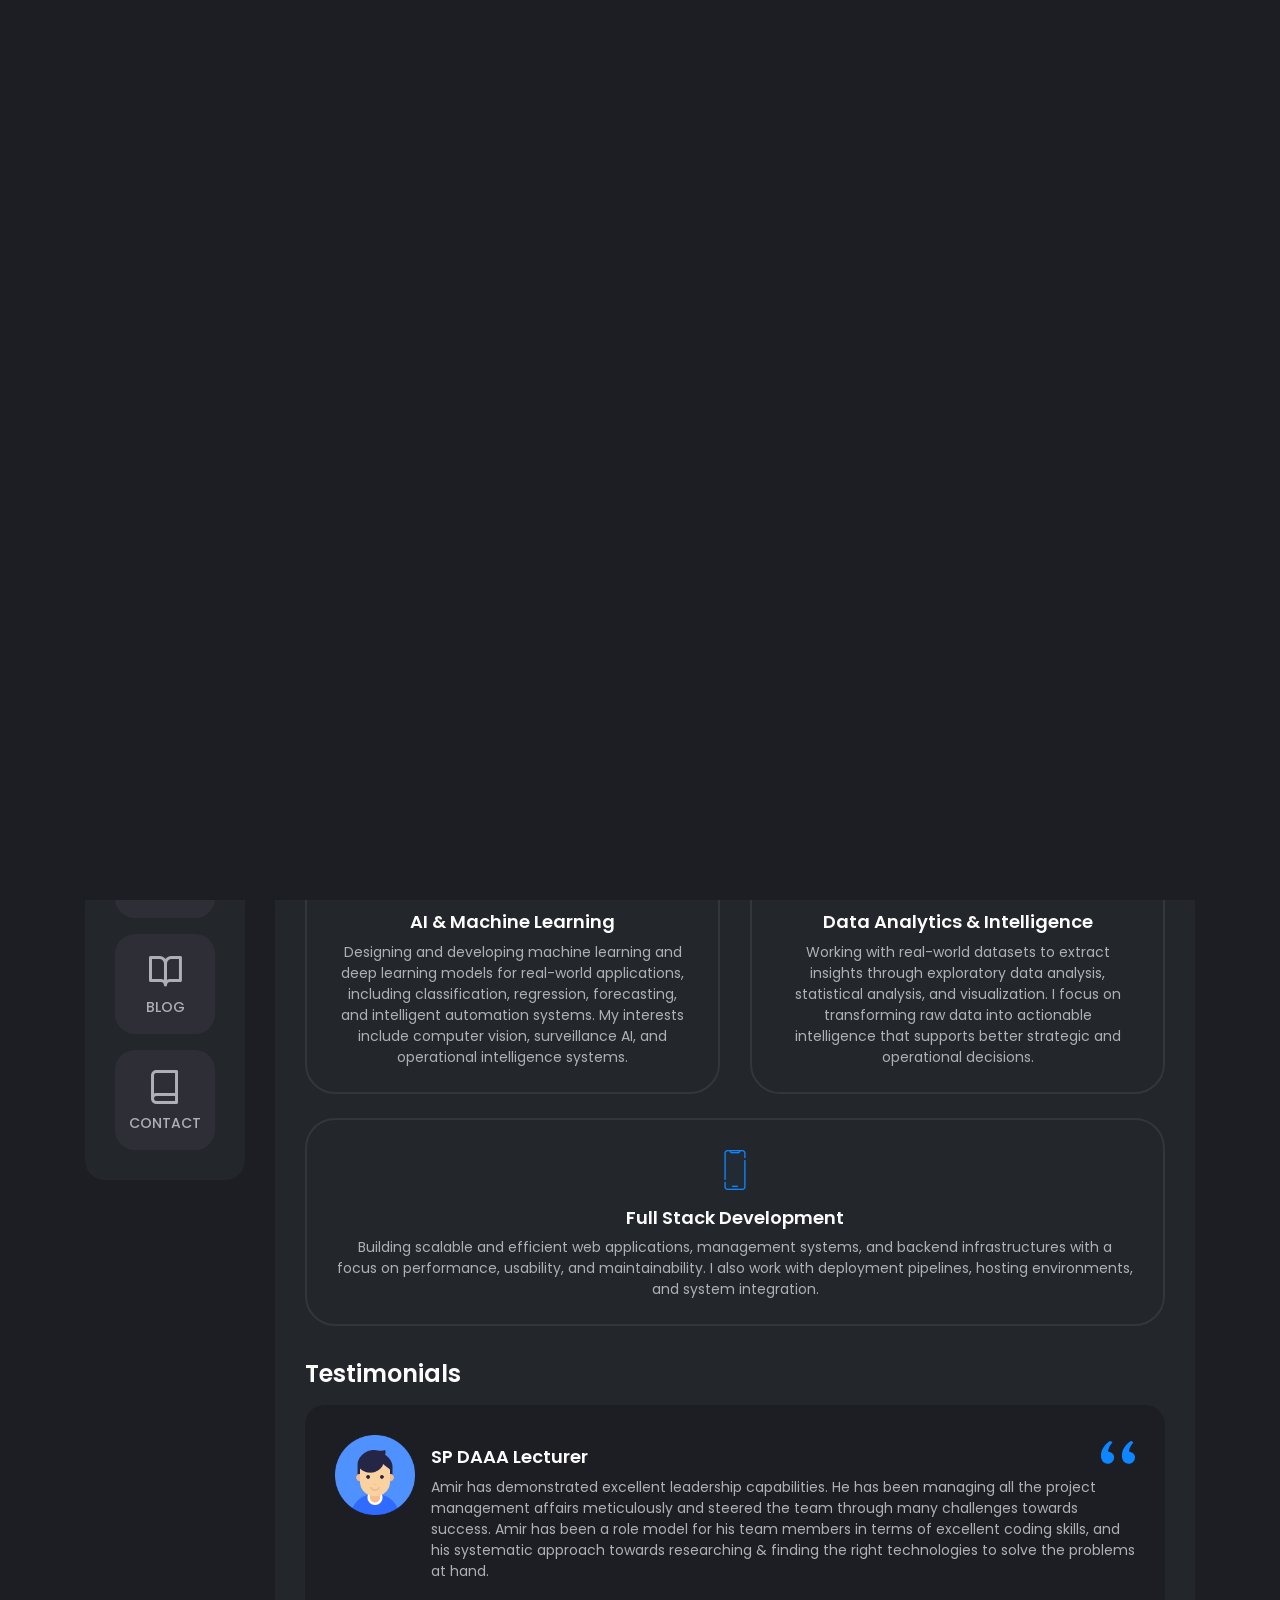
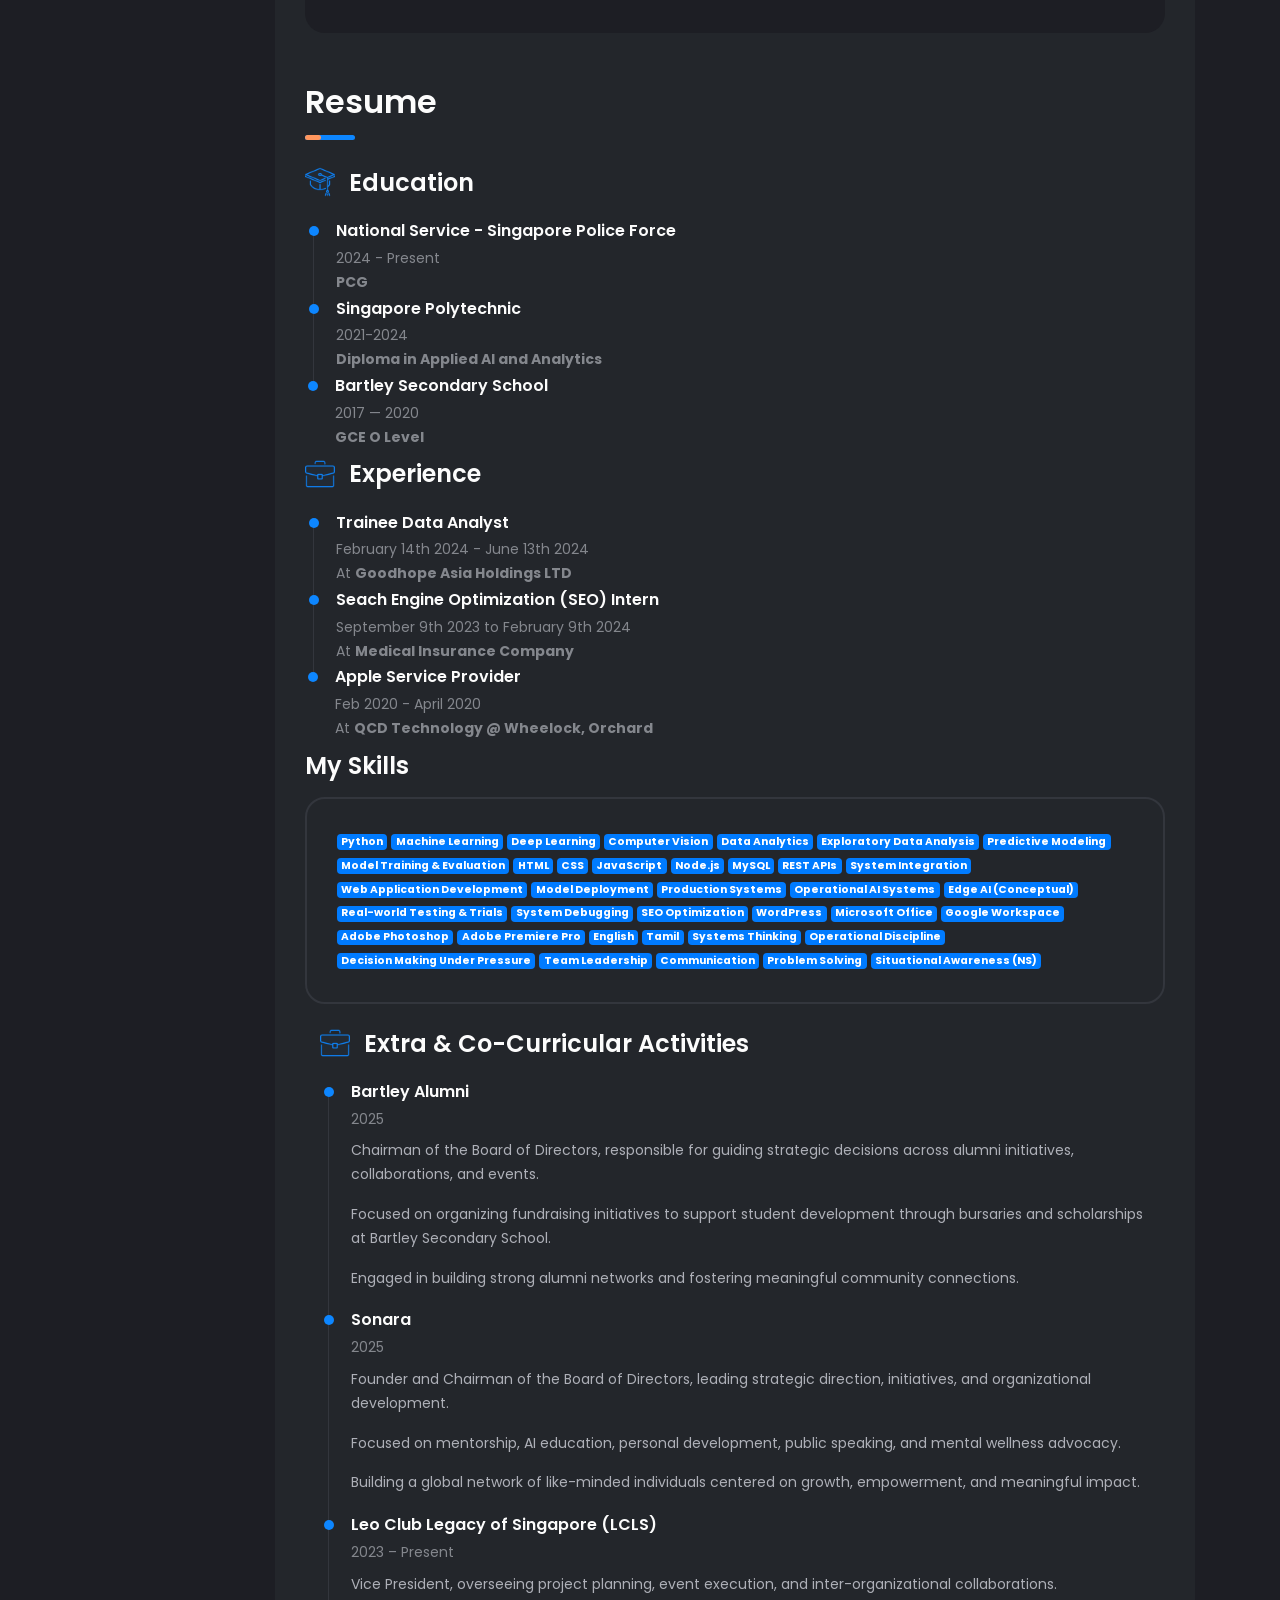
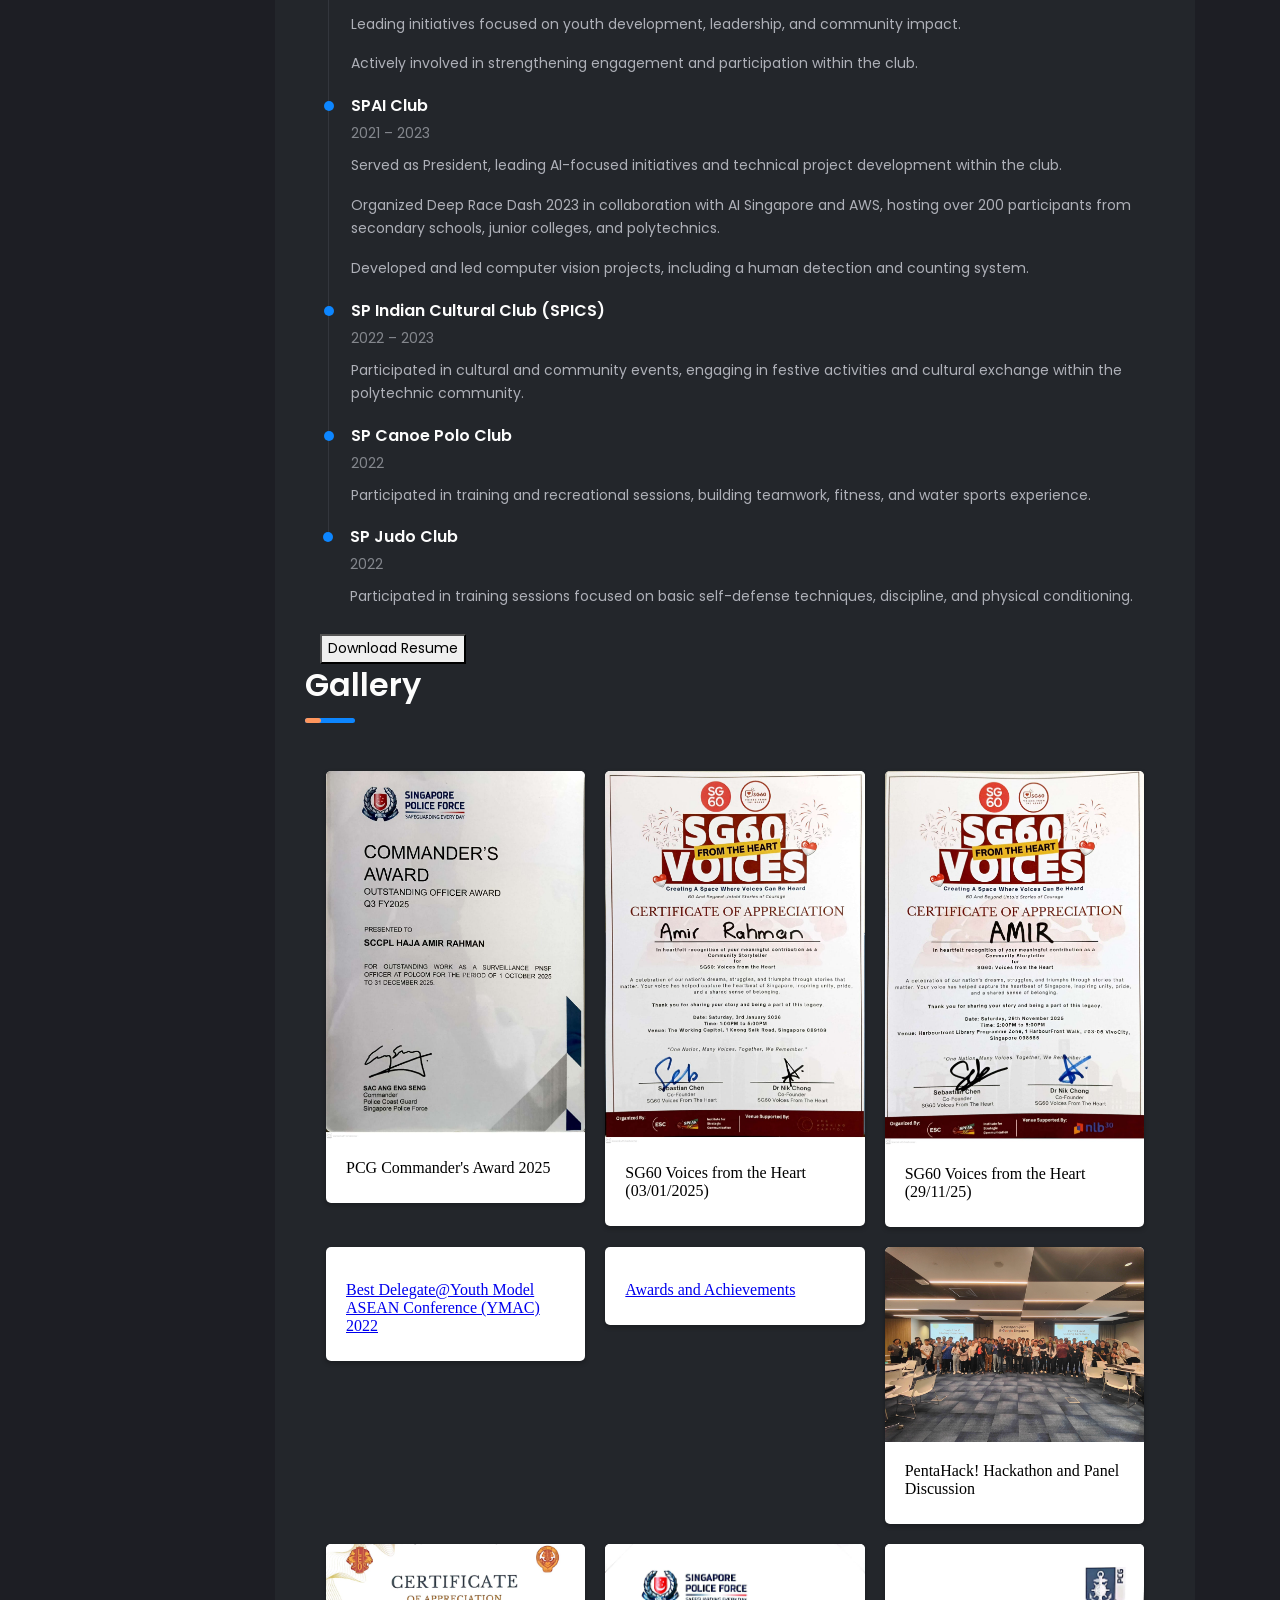
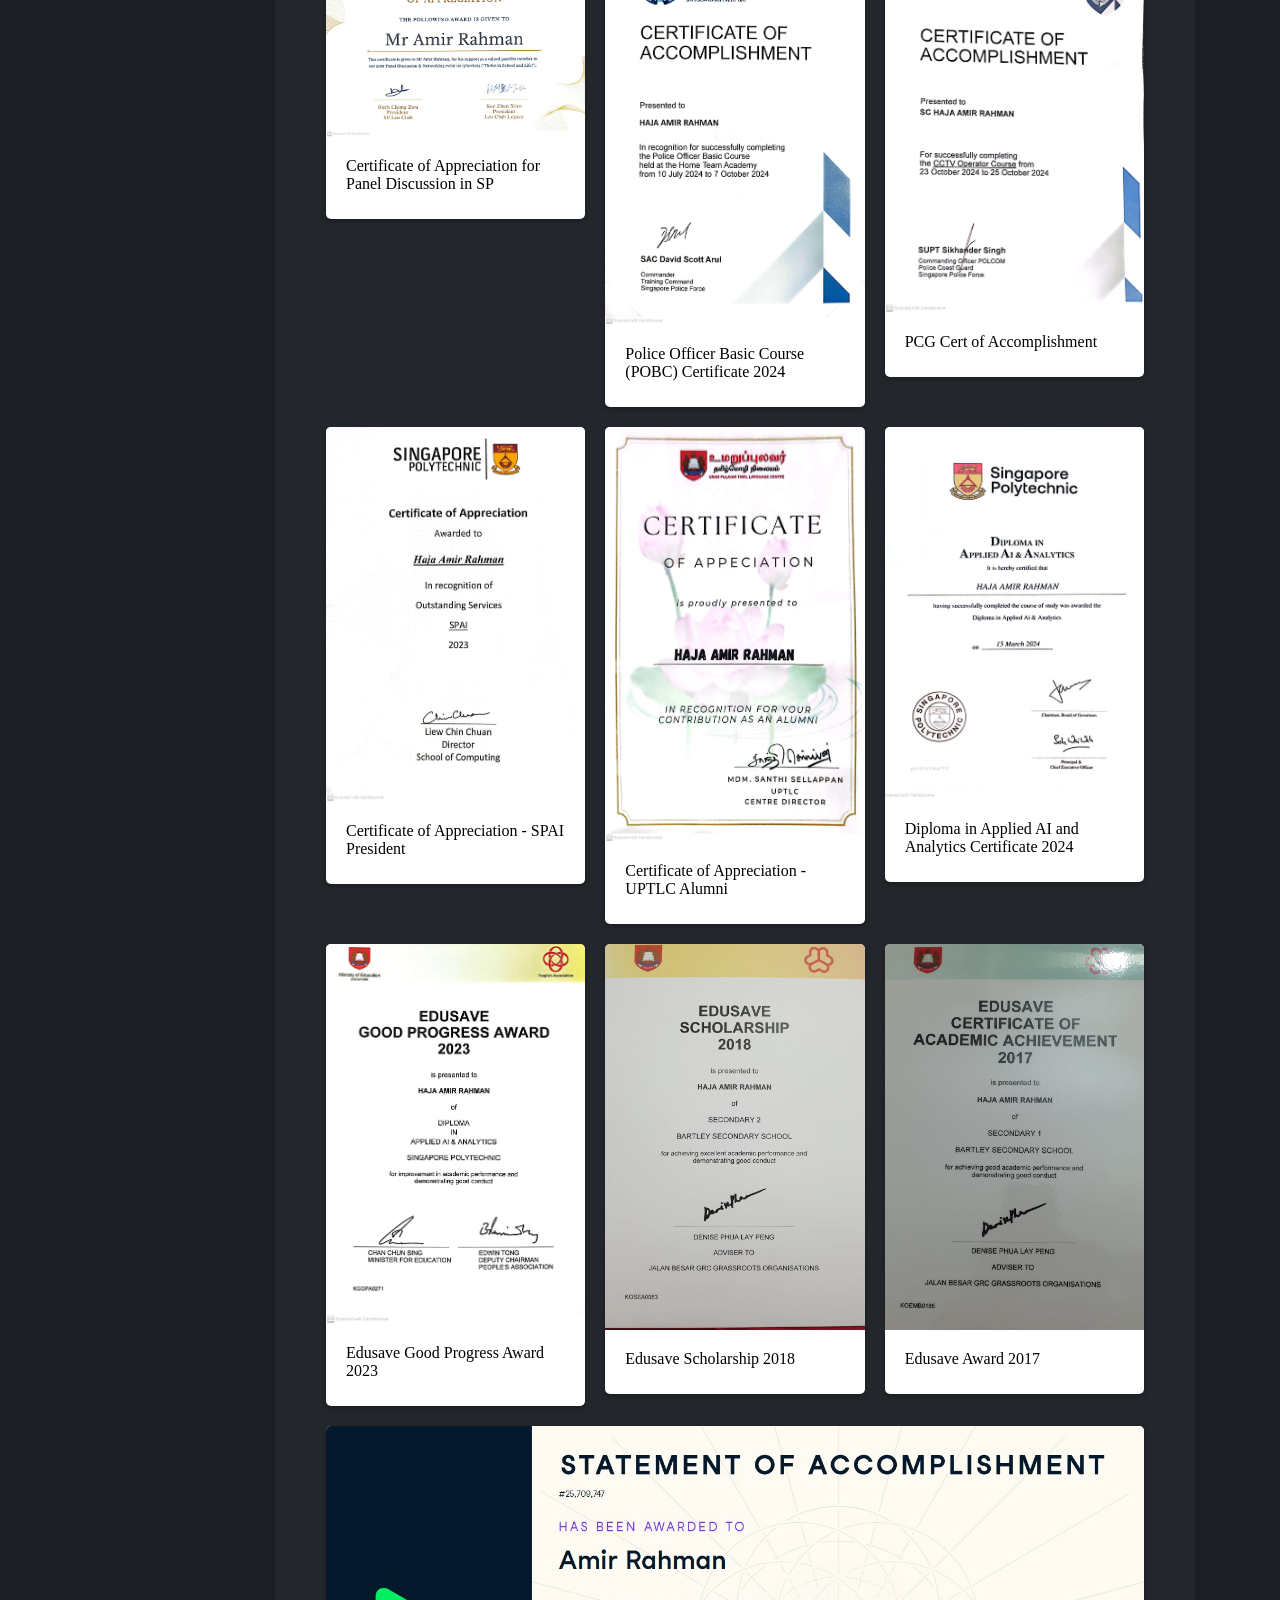
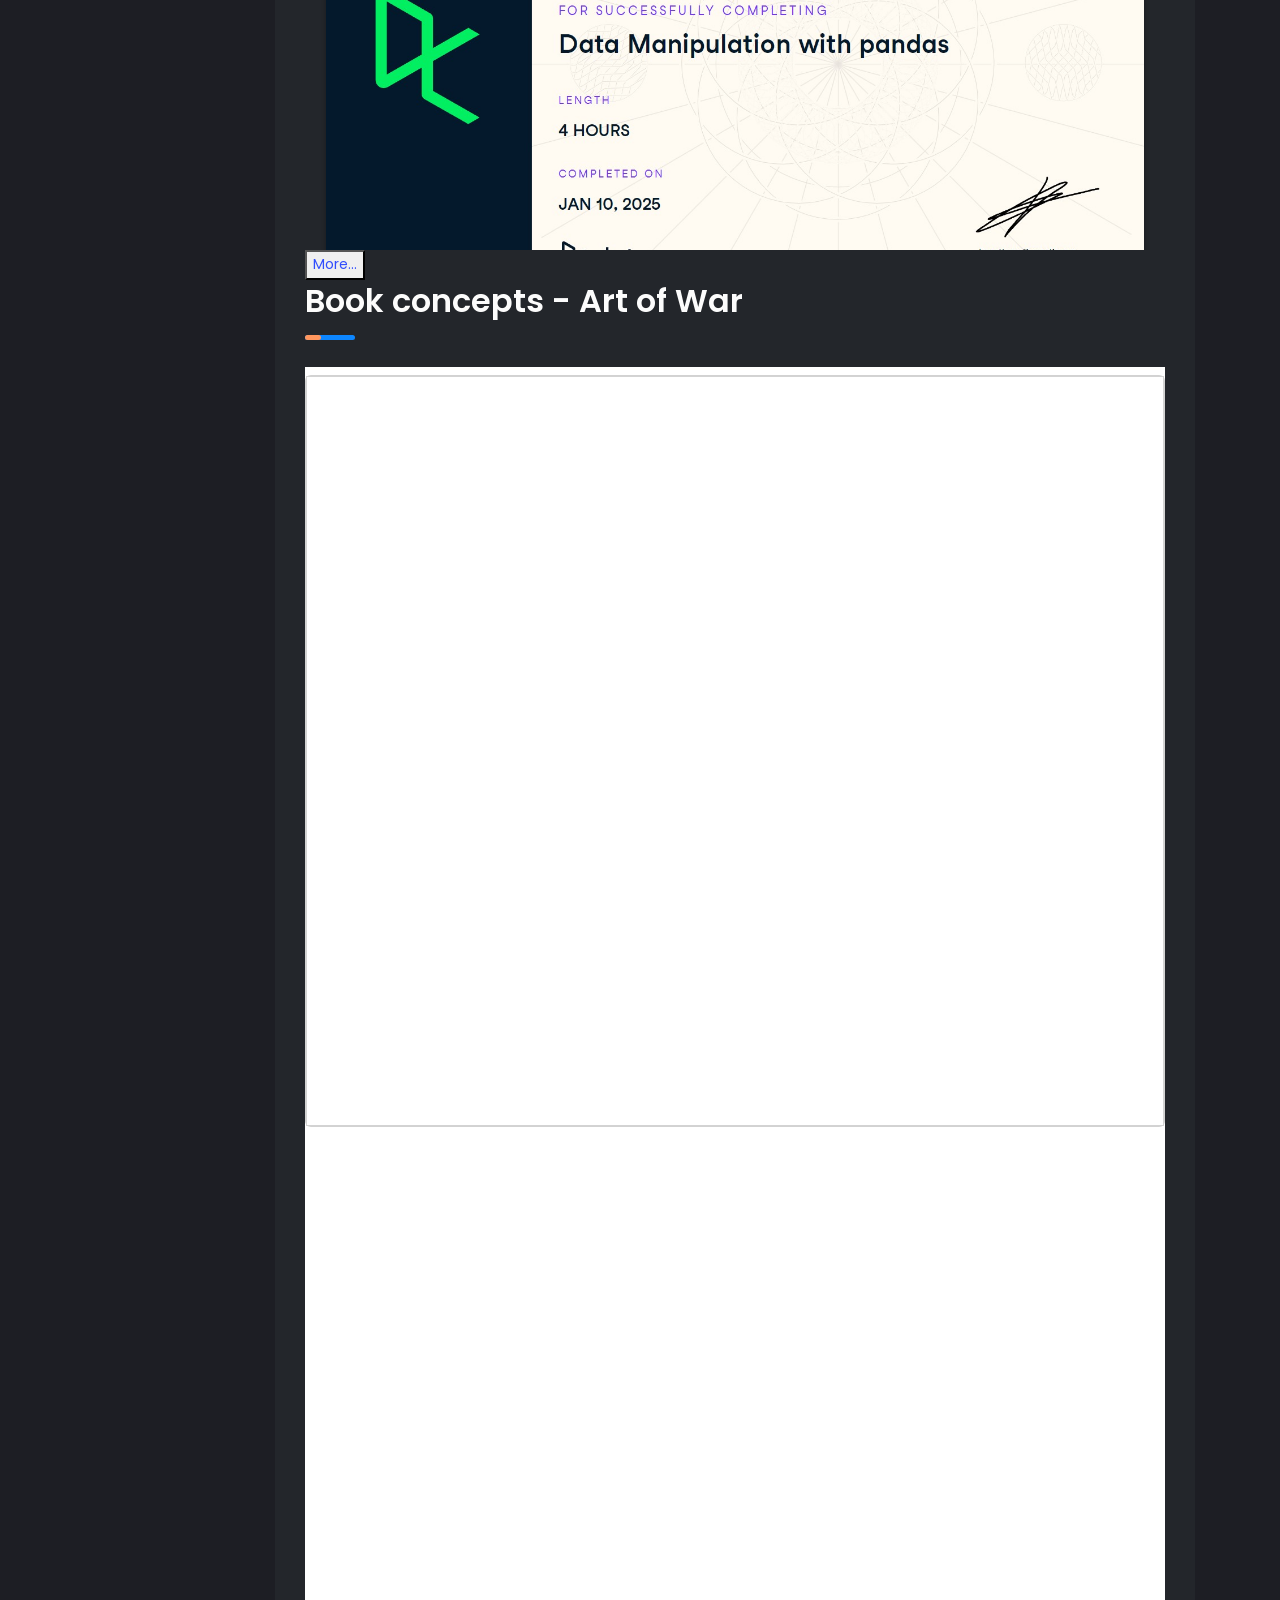
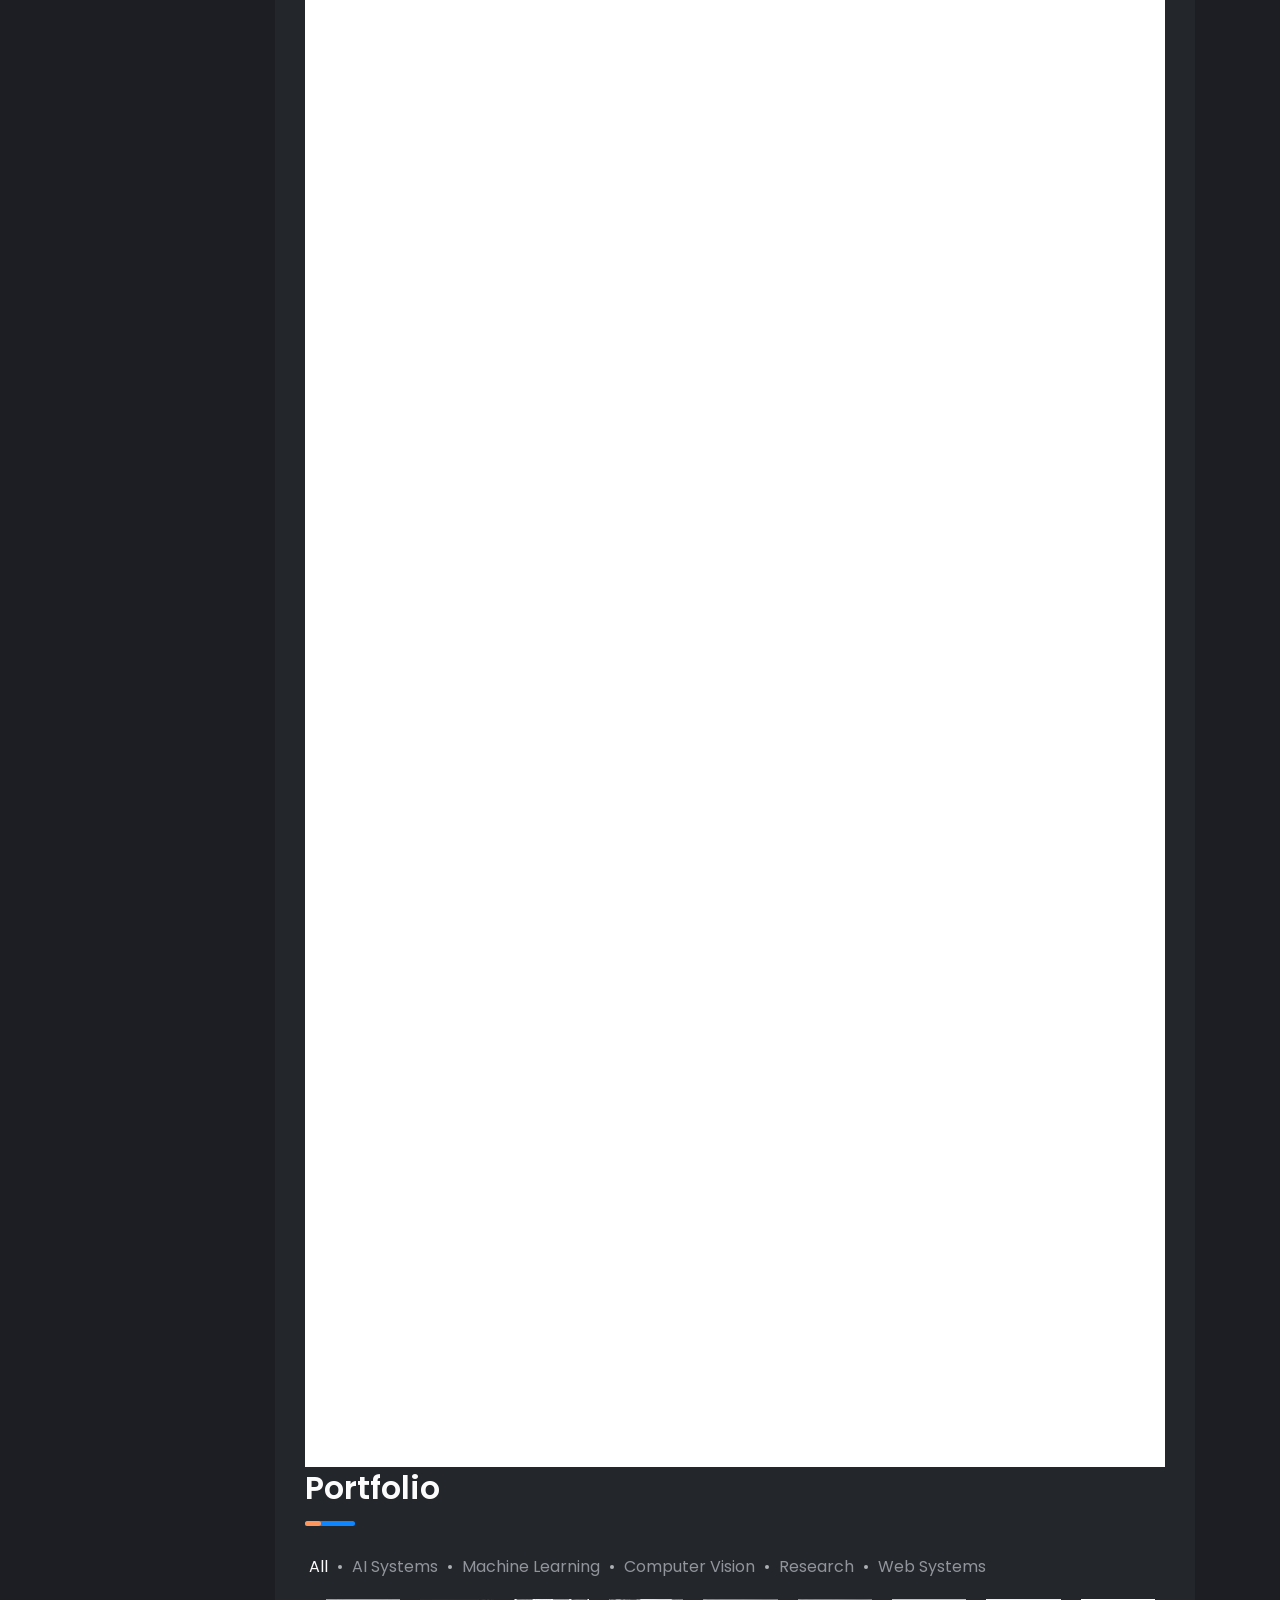
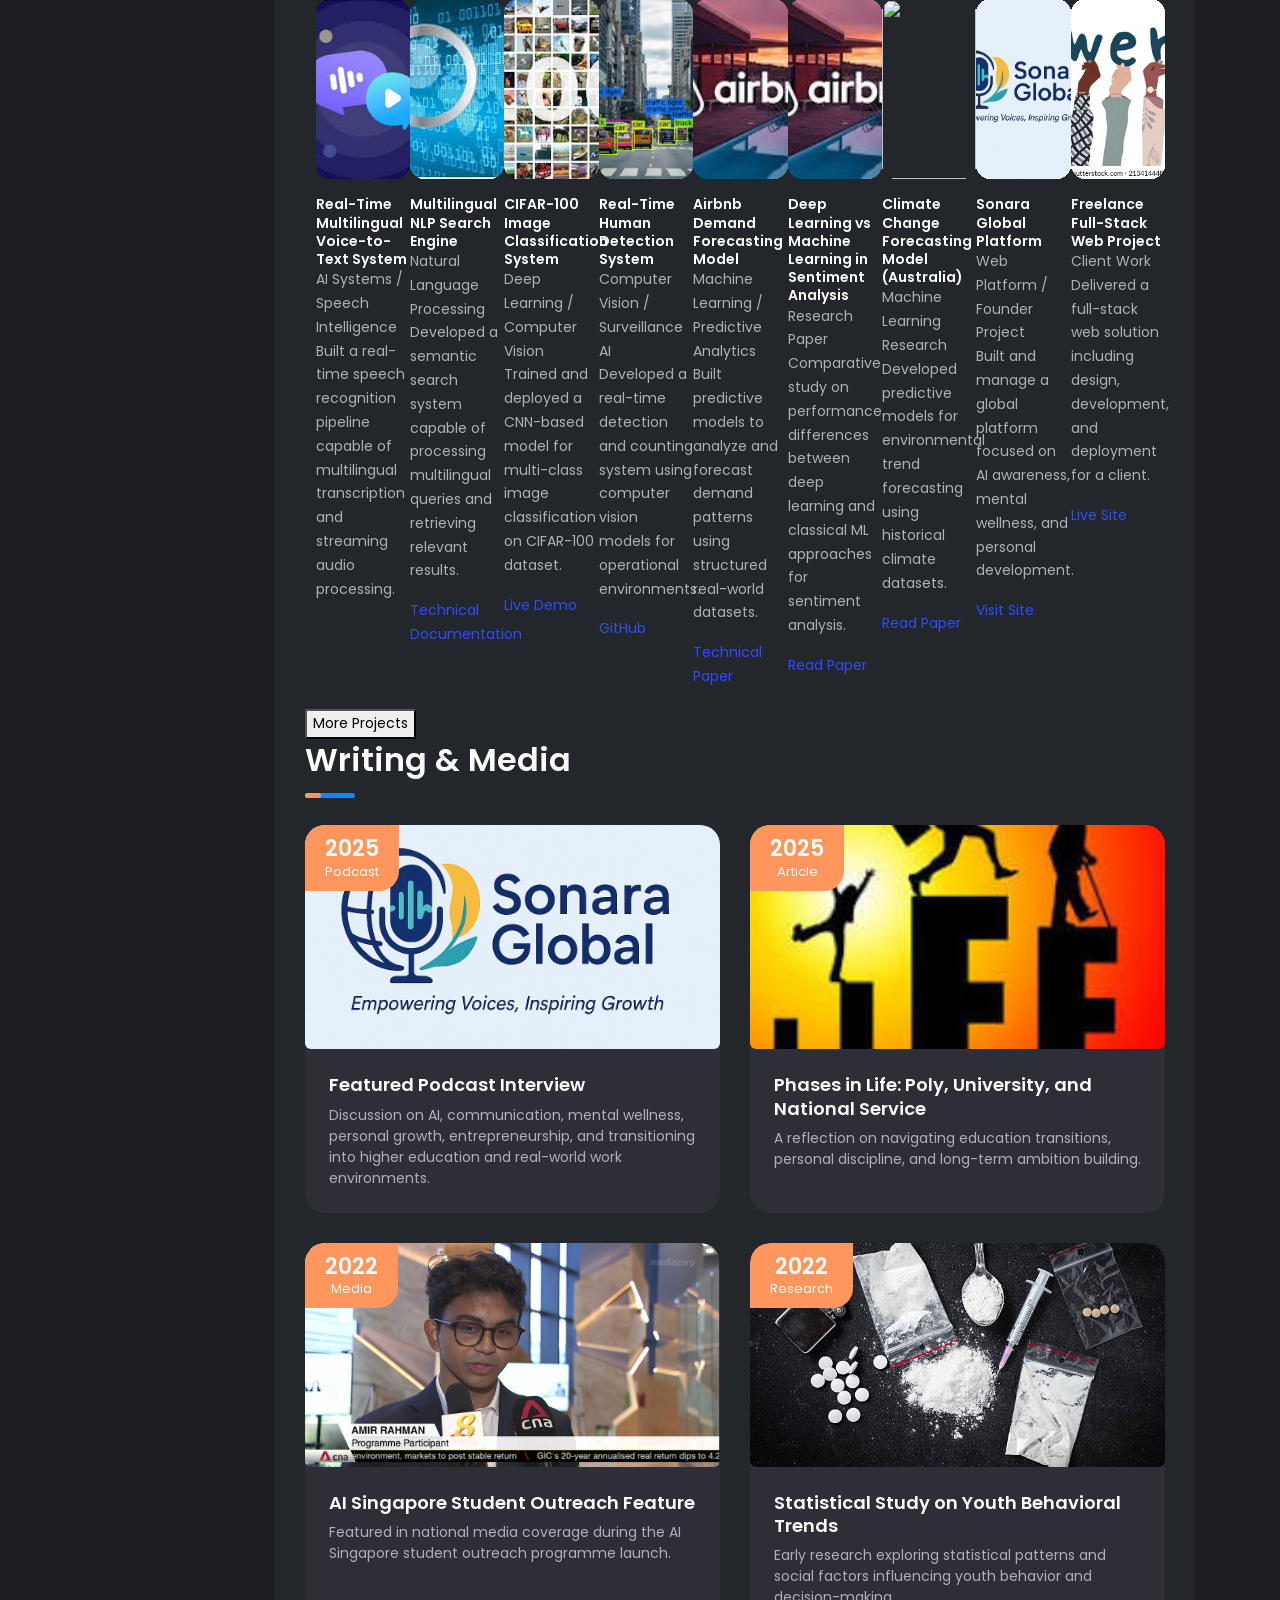
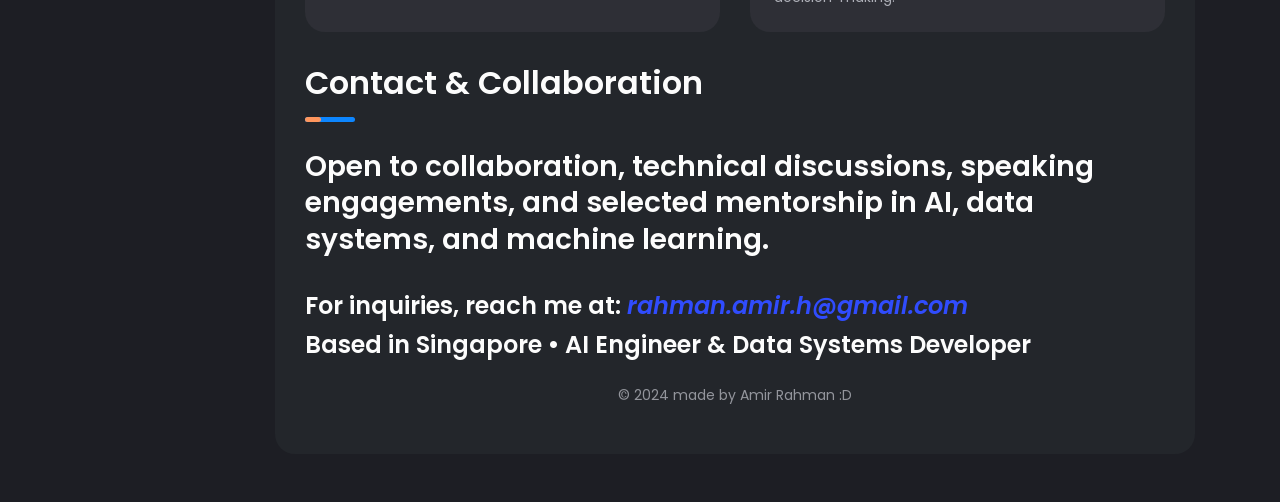
==== commit 70476631: "updated for ORD timing shortened texts for sharper and succinct user experience and exposure" ====
--- a/index.html
+++ b/index.html
@@ -78,7 +78,7 @@
                     </div>
                     <div class="header__base-info">
                         <h4 class="title titl--h4">Amir Rahman</h4>
-                        <div class="status">AI & Data Analytics Specialist | Programmer | Developer | Mentor | Technical COnsultant </div>
+                        <div class="status">AI Engineer | Computer Vision | Surveillance Systems</div>
                         <ul class="header__social">
                             <!-- <li><a target="_blank" href="https://facebook.com/nayeemdev"><i class="fab fa-facebook"></i></a></li> -->
                             <!-- <li><a target="_blank" href="https://twitter.com/nayeemdev"><i class="fab fa-twitter"></i></a></li> -->
@@ -160,8 +160,8 @@
                             <li class="nav__item"><a href="#works-tab"><i class="icon-codesandbox"></i>Projects</a></li>
                             <li class="nav__item"><a href="#gallery-tab"><i class="icon-smile"></i>Awards</a> </li>
                             <li class="nav__item"><a href="#blog-tab"><i class="icon-book-open"></i>Blog</a></li>
-                            <li class="nav__item"><a href="#visuals"><i class="icon-book-open"></i>V&Cs</a></li>
-                            <li class="nav__item"><a href="#mentorship-tab"><i class="icon-book"></i>Mentorship</a></li>
+                            <!-- <li class="nav__item"><a href="#visuals"><i class="icon-book-open"></i>V&Cs</a></li> -->
+                            <!-- <li class="nav__item"><a href="#mentorship-tab"><i class="icon-book"></i>Mentorship</a></li> -->
                             <li class="nav__item"><a href="#contact-tab"><i class="icon-book"></i>Contact</a></li>
                         </ul>
                     </div>
@@ -175,13 +175,19 @@
                             <!-- ABOUT -->
                             <div id="about-tab" class="tabcontent active">
                                 <div class="pb-0 pb-sm-2">
-                                    <h1 class="title title--h1 first-title title__separate">About Me</h1>
+                                    <h2 class="title title--h1 first-title title__separate">About Me</h2>
+
                                     <p>
-                                        My name is Amir, I am an analytical problem-solver, eager to improve systems and processes with innovative ideas. I have a talent for seeing possibilities for improvement, whether at school, home, or within myself. I enjoy logical reasoning and complex
-                                        problem-solving. I approach life by analyzing the theory behind what I see.
+                                    I’m Amir Rahman, an AI Engineer focused on building computer vision and machine learning systems for real-world operational environments, particularly in surveillance, automation, and data-driven decision systems.
                                     </p>
+
                                     <p>
-                                        Currently I have graduated from Singapore Polytechnic having studied and mastered the Diploma in Applied AI and Analytics.</p>
+                                    My work spans computer vision, deep learning, and applied machine learning, with an emphasis on deploying models that operate under real-world constraints such as noise, scale, and limited data quality. I am especially interested in building systems that improve situational awareness and decision-making through intelligent perception.
+                                    </p>
+
+                                    <p>
+                                    I graduated from Singapore Polytechnic with a Diploma in Applied AI & Analytics, where I developed a strong foundation in machine learning, deep learning, data analytics, and software engineering.
+                                    </p>
                                 </div>
 
                                 <!-- What -->
@@ -193,8 +199,8 @@
                                             <div class="case-item">
                                                 <img class="case-item__icon" src="assets/icons/design.png" alt="" />
                                                 <div>
-                                                    <h3 class="title title--h4">Data Analysis & Analytics</h3>
-                                                    <p class="case-item__caption">I like to study raw real life data and understand them. Then I perform Exploratory Data Analysis on the data and generate profile reports to see more specifc and important details like correlations between variables that will help to make business descisions.</p>
+                                                    <h3 class="title title--h4">AI & Machine Learning</h3>
+                                                    <p class="case-item__caption">Designing and developing machine learning and deep learning models for real-world applications, including classification, regression, forecasting, and intelligent automation systems. My interests include computer vision, surveillance AI, and operational intelligence systems.</p>
                                                 </div>
                                             </div>
                                         </div>
@@ -204,8 +210,8 @@
                                             <div class="case-item">
                                                 <img class="case-item__icon" src="assets/icons/development.png" alt="" />
                                                 <div>
-                                                    <h3 class="title title--h4">Full Stack Web Development</h3>
-                                                    <p class="case-item__caption">Developing secure, efficient, and scalable web applications and web-based management systems by writing standard, well-documented, and efficient codes. After which, the websites are hosted on servers or virtual machines with domain names so that they can be shared or publicized.</p>
+                                                    <h3 class="title title--h4">Data Analytics & Intelligence</h3>
+                                                    <p class="case-item__caption">Working with real-world datasets to extract insights through exploratory data analysis, statistical analysis, and visualization. I focus on transforming raw data into actionable intelligence that supports better strategic and operational decisions.</p>
                                                 </div>
                                             </div>
                                         </div>
@@ -217,8 +223,8 @@
 													src="assets/icons/mobile.png"
 													alt="" />
 												<div>
-													<h3 class="title title--h4">Machine and Deep Learning</h3>
-													<p class="case-item__caption">Creating machine learning and deep learning models based on the context and complexity of the problem statement how large the data input is. Choosing the right algorithms and fine tuning them to perform predictions or forecasting for categorical or numerical analysis (eg. Classification/Regression).</p>
+													<h3 class="title title--h4">Full Stack Development</h3>
+													<p class="case-item__caption">Building scalable and efficient web applications, management systems, and backend infrastructures with a focus on performance, usability, and maintainability. I also work with deployment pipelines, hosting environments, and system integration.</p>
 												</div>
 											</div>
 										</div>
@@ -380,26 +386,54 @@
                                                             <div class="box box__border">
                                                                 
                                                                 <div>
-                                                                    <span class="badge badge-primary">HTML</span>
-                                                                    <span class="badge badge-primary">CSS</span>
-                                                                    <span class="badge badge-primary">JS</span>
-                                                                    <span class="badge badge-primary">Bootstrap</span>
-                                                                    <span class="badge badge-primary">Jquery</span>
-                                                                    <span class="badge badge-primary">Python</span>
-                                                                    <span class="badge badge-primary">MySQL</span>
-                                                                    <span class="badge badge-primary">NodeJS</span>
-                                                                    <span class="badge badge-primary">Search Engine Optimization (SEO) </span>
-                                                                    <span class="badge badge-primary">English</span>
-                                                                    <span class="badge badge-primary">Tamil</span>
-                                                                    <span class="badge badge-primary">Adobe Premier</span>
-                                                                    <span class="badge badge-primary">Adobe Photoshop</span>
-                                                                    <span class="badge badge-primary">Bootstrap 5</span>
-                                                                    <span class="badge badge-primary">Wordpress</span>
-                                                                    <span class="badge badge-primary">Microsoft Office</span>
-                                                                    <span class="badge badge-primary">Google Suite</span>
-                                                                    <!-- <span class="badge badge-primary">Analytical</span>
-                                                                    <span class="badge badge-primary">Creative</span>
-                                                                    <span class="badge badge-primary">Open-Minded</span> -->
+                                                                  <!-- CORE AI / DATA / SYSTEMS SKILLS -->
+                                                                  <span class="badge badge-primary">Python</span>
+                                                                  <span class="badge badge-primary">Machine Learning</span>
+                                                                  <span class="badge badge-primary">Deep Learning</span>
+                                                                  <span class="badge badge-primary">Computer Vision</span>
+                                                                  <span class="badge badge-primary">Data Analytics</span>
+                                                                  <span class="badge badge-primary">Exploratory Data Analysis</span>
+                                                                  <span class="badge badge-primary">Predictive Modeling</span>
+                                                                  <span class="badge badge-primary">Model Training & Evaluation</span>
+
+                                                                  <!-- SOFTWARE ENGINEERING -->
+                                                                  <span class="badge badge-primary">HTML</span>
+                                                                  <span class="badge badge-primary">CSS</span>
+                                                                  <span class="badge badge-primary">JavaScript</span>
+                                                                  <span class="badge badge-primary">Node.js</span>
+                                                                  <span class="badge badge-primary">MySQL</span>
+                                                                  <span class="badge badge-primary">REST APIs</span>
+                                                                  <span class="badge badge-primary">System Integration</span>
+                                                                  <span class="badge badge-primary">Web Application Development</span>
+
+                                                                  <!-- DEPLOYMENT / REAL-WORLD SYSTEMS -->
+                                                                  <span class="badge badge-primary">Model Deployment</span>
+                                                                  <span class="badge badge-primary">Production Systems</span>
+                                                                  <span class="badge badge-primary">Operational AI Systems</span>
+                                                                  <span class="badge badge-primary">Edge AI (Conceptual)</span>
+                                                                  <span class="badge badge-primary">Real-world Testing & Trials</span>
+                                                                  <span class="badge badge-primary">System Debugging</span>
+
+                                                                  <!-- DATA / SEO / TOOLS -->
+                                                                  <span class="badge badge-primary">SEO Optimization</span>
+                                                                  <span class="badge badge-primary">WordPress</span>
+                                                                  <span class="badge badge-primary">Microsoft Office</span>
+                                                                  <span class="badge badge-primary">Google Workspace</span>
+                                                                  <span class="badge badge-primary">Adobe Photoshop</span>
+                                                                  <span class="badge badge-primary">Adobe Premiere Pro</span>
+
+                                                                  <!-- LANGUAGES -->
+                                                                  <span class="badge badge-primary">English</span>
+                                                                  <span class="badge badge-primary">Tamil</span>
+
+                                                                  <!-- SOFT / NS-GAINED SKILLS -->
+                                                                  <span class="badge badge-primary">Systems Thinking</span>
+                                                                  <span class="badge badge-primary">Operational Discipline</span>
+                                                                  <span class="badge badge-primary">Decision Making Under Pressure</span>
+                                                                  <span class="badge badge-primary">Team Leadership</span>
+                                                                  <span class="badge badge-primary">Communication</span>
+                                                                  <span class="badge badge-primary">Problem Solving</span>
+                                                                  <span class="badge badge-primary">Situational Awareness (NS)</span>
 
                                                                 </div>
                                                             </div>
@@ -412,94 +446,63 @@
 
                                                             <!-- Item -->
                                                             
-                                                            <article class="timeline__item">
-                                                                <h5 class="title title--h5 timeline__title">Bartley Alumni</h5>
-                                                                <span class="timeline__period">2025</span><br>
-
-                                                                <p class="timeline__description">As Chairman the Board of Directors (BOD), I make vital decisions about the association's projects, collaborations, interests and events.</p>
-                                                                <p class="timeline__description">Purpose is to organize fundraisers to support students will excellent performs in Bartley Secondary School through bursaries and scholarships.</p>
-                                                                <p class="timeline__description">Networking with like-minded individuals during gatherings and spreading positivity and direction globally</p>
-
-
-                                                            </article>
-
-                                                            <article class="timeline__item">
-                                                                <h5 class="title title--h5 timeline__title">Sonara</h5>
-                                                                <span class="timeline__period">2025</span><br>
-
-                                                                <p class="timeline__description">As Founder and Chairman the Board of Directors (BOD), I make vital decisions about the association's projects, collaborations, interests and events.</p>
-                                                                <p class="timeline__description">Purpose is to hone skills such as giving speeches, mentorship, AI skills, confidence, empowerment and mental wellness</p>
-                                                                <p class="timeline__description">Networking with like-minded individuals during gatherings and spreading positivity and direction globally</p>
-
-
-                                                            </article>
-                                                            <article class="timeline__item">
-                                                                <h5 class="title title--h5 timeline__title">Youth Empowerment Association (YEA)</h5>
-                                                                <span class="timeline__period">2043-Present</span><br>
-
-                                                                <p class="timeline__description">As Director of Technology in the Board of Directors (BOD), I take care of the club website and other technical matters related to the club/</p>
-                                                                <p class="timeline__description">Contributing to the purpose of improving Youth Mental Health</p>
-                                                                <p class="timeline__description">Networking with like-minded individuals during gatherings</p>
-
-
-                                                            </article>
-                                                            <article class="timeline__item">
-                                                                <h5 class="title title--h5 timeline__title">Leo Club Legacy of Singapore (LCLS)</h5>
-                                                                <span class="timeline__period">2023-Present</span><br>
-
-                                                                <p class="timeline__description">As Vice President (VP) in the Board of Directors (BOD), I make critical decisions regarding events, projects and collaborations related to the club/</p>
-                                                                <p class="timeline__description">Contributing to the purpose of improving Youth Mental Health</p>
-                                                                <p class="timeline__description">Networking with like-minded individuals during gatherings</p>
-
-
-                                                            </article>
-                                                            <article class="timeline__item">
-                                                                <h5 class="title title--h5 timeline__title">CASA - Social Enterpise</h5>
-                                                                <span class="timeline__period">2024-Present</span><br>
-
-                                                                <p class="timeline__description">Working on custom food recommender program for them using Deep Learning</p>
-
-
-                                                            </article>
-
-                                                            <article class="timeline__item">
-                                                                <h5 class="title title--h5 timeline__title">SPAI Club</h5>
-                                                                <span class="timeline__period">2021-2023</span><br>
-
-                                                                <p class="timeline__description">Passed down the club and stepped down as President since term was over, but was approached by AISG and AWS to organize Deep Race Dash 2023, hosted at AISG. 
-                                                                  I led the organization of the event and gathered 200 participants from Secondary, JC and Tertiary Eductation (Polytechnics).</p>
-                                                                <p class="timeline__description">As President, organized PentaHack - a 1 week hackathon in collaboration with the 4 polytechnics in Singapore.</p>
-                                                                <p class="timeline__description">Became President of the club after participating and successfully creating Human Counter Project using Computer Vision </p>
-                                                                
-
-                                                            </article>
-
-                                                            <article class="timeline__item">
+                                                          <article class="timeline__item">
+                                                              <h5 class="title title--h5 timeline__title">Bartley Alumni</h5>
+                                                              <span class="timeline__period">2025</span><br>
+
+                                                              <p class="timeline__description">Chairman of the Board of Directors, responsible for guiding strategic decisions across alumni initiatives, collaborations, and events.</p>
+                                                              <p class="timeline__description">Focused on organizing fundraising initiatives to support student development through bursaries and scholarships at Bartley Secondary School.</p>
+                                                              <p class="timeline__description">Engaged in building strong alumni networks and fostering meaningful community connections.</p>
+                                                          </article>
+
+                                                          <article class="timeline__item">
+                                                              <h5 class="title title--h5 timeline__title">Sonara</h5>
+                                                              <span class="timeline__period">2025</span><br>
+
+                                                              <p class="timeline__description">Founder and Chairman of the Board of Directors, leading strategic direction, initiatives, and organizational development.</p>
+                                                              <p class="timeline__description">Focused on mentorship, AI education, personal development, public speaking, and mental wellness advocacy.</p>
+                                                              <p class="timeline__description">Building a global network of like-minded individuals centered on growth, empowerment, and meaningful impact.</p>
+                                                          </article>
+
+
+                                                          <article class="timeline__item">
+                                                              <h5 class="title title--h5 timeline__title">Leo Club Legacy of Singapore (LCLS)</h5>
+                                                              <span class="timeline__period">2023 – Present</span><br>
+
+                                                              <p class="timeline__description">Vice President, overseeing project planning, event execution, and inter-organizational collaborations.</p>
+                                                              <p class="timeline__description">Leading initiatives focused on youth development, leadership, and community impact.</p>
+                                                              <p class="timeline__description">Actively involved in strengthening engagement and participation within the club.</p>
+                                                          </article>
+
+                                                          <article class="timeline__item">
+                                                              <h5 class="title title--h5 timeline__title">SPAI Club</h5>
+                                                              <span class="timeline__period">2021 – 2023</span><br>
+
+                                                              <p class="timeline__description">Served as President, leading AI-focused initiatives and technical project development within the club.</p>
+                                                              <p class="timeline__description">Organized Deep Race Dash 2023 in collaboration with AI Singapore and AWS, hosting over 200 participants from secondary schools, junior colleges, and polytechnics.</p>
+                                                              <p class="timeline__description">Developed and led computer vision projects, including a human detection and counting system.</p>
+                                                          </article>
+
+                                                          <article class="timeline__item">
                                                               <h5 class="title title--h5 timeline__title">SP Indian Cultural Club (SPICS)</h5>
-                                                              <span class="timeline__period">2022-2023</span><br>
-
-                                                              <p class="timeline__description">Joined on recommendation of a friend and to mix with other Indians in the school for festive events. Got to mix with others who speak Tamil (more comfortable).</p>
-                                                              
+                                                              <span class="timeline__period">2022 – 2023</span><br>
+
+                                                              <p class="timeline__description">Participated in cultural and community events, engaging in festive activities and cultural exchange within the polytechnic community.</p>
                                                           </article>
 
-                                                            <article class="timeline__item">
-                                                                <h5 class="title title--h5 timeline__title">SP Canoe Polo Club</h5>
-                                                                <span class="timeline__period">2022</span><br>
-
-                                                                <p class="timeline__description">Joined for a short while for exercise as I acquired 1 Start Kayaking certification in Secondary School, aiding me in easily using a kayak or canoe to play.</p>
-                                                                
-
-
-                                                            </article>
-
-                                                            <article class="timeline__item">
+                                                          <article class="timeline__item">
+                                                              <h5 class="title title--h5 timeline__title">SP Canoe Polo Club</h5>
+                                                              <span class="timeline__period">2022</span><br>
+
+                                                              <p class="timeline__description">Participated in training and recreational sessions, building teamwork, fitness, and water sports experience.</p>
+                                                          </article>
+
+                                                          <article class="timeline__item">
                                                               <h5 class="title title--h5 timeline__title">SP Judo Club</h5>
                                                               <span class="timeline__period">2022</span><br>
 
-                                                              <p class="timeline__description">Joined for a short while for exercise based on the recommendation of a friend and learnt some defensive and offensive techniques for basic protection.</p>
-                                                              
+                                                              <p class="timeline__description">Participated in training sessions focused on basic self-defense techniques, discipline, and physical conditioning.</p>
                                                           </article>
-
 
 
                                                         </div> 
@@ -551,10 +554,11 @@
                                                         <ul class="filter">
                                                             <li class="filter__item">Category</li>
                                                             <li class="filter__item active" data-filter="*"><a class="filter__link active" href="#filter">All</a></li>
-                                                            <li class="filter__item" data-filter=".web-dev"><a class="filter__link" href="#filter">Web Development</a></li>
-                                                            <li class="filter__item" data-filter=".ml-dl"><a class="filter__link" href="#filter">Machine and Deep Learning</a></li>
-                                                            <li class="filter__item" data-filter=".data-analysis"><a class="filter__link" href="#filter">Data Analytics</a></li>
-                                                            <li class="filter__item" data-filter=".research-papers"><a class="filter__link" href="#filter">Research Papers</a></li>
+                                                            <li class="filter__item" data-filter=".ai-systems"><a class="filter__link" href="#filter">AI Systems</a></li>
+                                                            <li class="filter__item" data-filter=".ml-dl"><a class="filter__link" href="#filter">Machine Learning</a></li>
+                                                            <li class="filter__item" data-filter=".cv"><a class="filter__link" href="#filter">Computer Vision</a></li>
+                                                            <li class="filter__item" data-filter=".research-papers"><a class="filter__link" href="#filter">Research</a></li>
+                                                            <li class="filter__item" data-filter=".web-dev"><a class="filter__link" href="#filter">Web Systems</a></li>
                                                         </ul>
                                                         <input type="hidden" name="changemetoo" />
                                                     </div>
@@ -562,300 +566,223 @@
                                                     <!-- Gallery -->
                                                     <div class="gallery-grid js-grid-row js-filter-container"> 
                                                         <div class="gutter-sizer"></div>
-                                                        <!-- Item 1 -->
-                                                      <figure class="gallery-grid__item web-dev">
-                                                          <div class="gallery-grid__image-wrap">
-                                                              <img class="gallery-grid__image cover lazyload" src="assets/img/sonaralogo.jpeg" data-zoom alt="" />
-                                                          </div>
-                                                          <figcaption class="gallery-grid__caption">
-                                                              <h4 class="title title--h6 gallery-grid__title">Sonara Global </h4>
-                                                              <span class="gallery-grid__category">Sonara Global website </span> 
-
-                                                              <span><a href="assets/img/sonaralogo.jpeg" target="https://sonaraglobal.org/">Link to association site</a></span> </figcaption>
-                                                      </figure>
-
-                                                      <!-- <figure class="gallery-grid__item web-dev">
-                                                          <div class="gallery-grid__image-wrap">
-                                                              <img class="gallery-grid__image cover lazyload" src="assets/img/firepredict.png" data-zoom alt="" />
-                                                          </div>
-                                                          <figcaption class="gallery-grid__caption">
-                                                              <h4 class="title title--h6 gallery-grid__title">LCLS Website</h4>
-                                                              <span class="gallery-grid__category">Leo Club website </span> 
-
-                                                              <span><a href="assets/NLPSearchEngine.md" target="https://leoclublegacy.org/">Link to club site</a></span> </figcaption>
-                                                      </figure>
-
-                                                        <figure class="gallery-grid__item web-dev ml-dl">
-                                                          <div class="gallery-grid__image-wrap">
-                                                              <img class="gallery-grid__image cover lazyload" src="assets/img/firepredict.png" data-zoom alt="" />
-                                                          </div>
-                                                          <figcaption class="gallery-grid__caption">
-                                                              <h4 class="title title--h6 gallery-grid__title">SmartSafeSG</h4>
-                                                              <span class="gallery-grid__category">AI Singapore Hwawei Hackathon Project</span>
-
-                                                              <span><a href="assets/NLPSearchEngine.md" target="https://naisc-25.vercel.app/index.html">Link to project site</a></span> </figcaption>
-                                                      </figure> -->
-
-                                                        <figure class="gallery-grid__item ml-dl">
-                                                          <div class="gallery-grid__image-wrap">
-                                                              <img class="gallery-grid__image cover lazyload" src="assets/img/voicetotext.jpeg" data-zoom alt="" />
-                                                          </div>
-                                                          <figcaption class="gallery-grid__caption">
-                                                              <h4 class="title title--h6 gallery-grid__title">Multilingual Real Time Voice to Text Translator</h4>
-                                                              <span class="gallery-grid__category">Personal Project</span>
-
-                                                              <!-- <span><a href="assets/NLPSearchEngine.md" target="_blank">Link to project description</a></span> </figcaption> -->
-                                                      </figure>
+
+                                                        <!-- ================= AI SYSTEMS ================= -->
+
+                                                        <figure class="gallery-grid__item ai-systems ml-dl">
+                                                            <div class="gallery-grid__image-wrap">
+                                                                <img class="gallery-grid__image cover lazyload" src="assets/img/voicetotext.jpeg" data-zoom alt="" />
+                                                            </div>
+                                                            <figcaption class="gallery-grid__caption">
+                                                                <h4 class="title title--h6 gallery-grid__title">Real-Time Multilingual Voice-to-Text System</h4>
+                                                                <span class="gallery-grid__category">AI Systems / Speech Intelligence</span>
+                                                                <p class="gallery-grid__description">Built a real-time speech recognition pipeline capable of multilingual transcription and streaming audio processing.</p>
+                                                            </figcaption>
+                                                        </figure>
+
+                                                        <figure class="gallery-grid__item ai-systems ml-dl">
+                                                            <div class="gallery-grid__image-wrap">
+                                                                <img class="gallery-grid__image cover lazyload" src="assets/img/nlpsearchengine.jpeg" data-zoom alt="" />
+                                                            </div>
+                                                            <figcaption class="gallery-grid__caption">
+                                                                <h4 class="title title--h6 gallery-grid__title">Multilingual NLP Search Engine</h4>
+                                                                <span class="gallery-grid__category">Natural Language Processing</span>
+                                                                <p class="gallery-grid__description">Developed a semantic search system capable of processing multilingual queries and retrieving relevant results.</p>
+                                                                <span><a href="assets/NLPSearchEngine.md" target="_blank">Technical Documentation</a></span>
+                                                            </figcaption>
+                                                        </figure>
+
+                                                        <!-- ================= COMPUTER VISION ================= -->
+
+                                                        <figure class="gallery-grid__item cv ml-dl">
+                                                            <div class="gallery-grid__image-wrap">
+                                                                <img class="gallery-grid__image cover lazyload" src="assets/img/cifar100.jpeg" data-zoom alt="" />
+                                                            </div>
+                                                            <figcaption class="gallery-grid__caption">
+                                                                <h4 class="title title--h6 gallery-grid__title">CIFAR-100 Image Classification System</h4>
+                                                                <span class="gallery-grid__category">Deep Learning / Computer Vision</span>
+                                                                <p class="gallery-grid__description">Trained and deployed a CNN-based model for multi-class image classification on CIFAR-100 dataset.</p>
+                                                                <span><a href="https://ca2webapp.onrender.com/" target="_blank">Live Demo</a></span>
+                                                            </figcaption>
+                                                        </figure>
+
+                                                        <figure class="gallery-grid__item cv">
+                                                            <div class="gallery-grid__image-wrap">
+                                                                <img class="gallery-grid__image cover lazyload" src="assets/img/cv.png" data-zoom alt="" />
+                                                            </div>
+                                                            <figcaption class="gallery-grid__caption">
+                                                                <h4 class="title title--h6 gallery-grid__title">Real-Time Human Detection System</h4>
+                                                                <span class="gallery-grid__category">Computer Vision / Surveillance AI</span>
+                                                                <p class="gallery-grid__description">Developed a real-time detection and counting system using computer vision models for operational environments.</p>
+                                                                <span><a href="https://github.com/SPAI-Team/Human-Entrance-Counter" target="_blank">GitHub</a></span>
+                                                            </figcaption>
+                                                        </figure>
+
+                                                        <!-- ================= MACHINE LEARNING ================= -->
 
                                                         <figure class="gallery-grid__item ml-dl">
                                                             <div class="gallery-grid__image-wrap">
-                                                                <img class="gallery-grid__image cover lazyload" src="assets/img/nlpsearchengine.jpeg" data-zoom alt="" />
+                                                                <img class="gallery-grid__image cover lazyload" src="assets/img/airbnb.jpg" data-zoom alt="" />
                                                             </div>
                                                             <figcaption class="gallery-grid__caption">
-                                                                <h4 class="title title--h6 gallery-grid__title">NLP-based Multilingual Search Engine</h4>
-                                                                <span class="gallery-grid__category">Internship Project</span>
-
-                                                                <span><a href="assets/NLPSearchEngine.md" target="_blank">Link to project description</a></span> </figcaption>
-                                                        </figure>
-
-                                                        <!-- Item 2 -->
-                                                        <figure class="gallery-grid__item ml-dl">
-                                                            <div class="gallery-grid__image-wrap">
-                                                                <img class="gallery-grid__image cover lazyload" src="https://encrypted-tbn0.gstatic.com/images?q=tbn:ANd9GcTzeFbXIKTzC9djvwHD5x1Ra3W_kb_iQDVnc3lxTAKkLAT6wrHt7ZhsGVxOdF3DZe4tjHE&usqp=CAU" data-zoom alt="" />
-                                                            </div>
-                                                            <figcaption class="gallery-grid__caption">
-                                                                <h4 class="title title--h6 gallery-grid__title">NLP Translation Platform</h4>
-                                                                <span class="gallery-grid__category">Internship Project</span>
-                                                                <span><a href="assets/NLPTranslationPlatform.md" target="_blank">Link to project repository</a></span>
-
+                                                                <h4 class="title title--h6 gallery-grid__title">Airbnb Demand Forecasting Model</h4>
+                                                                <span class="gallery-grid__category">Machine Learning / Predictive Analytics</span>
+                                                                <p class="gallery-grid__description">Built predictive models to analyze and forecast demand patterns using structured real-world datasets.</p>
+                                                                <span><a href="assets/AIML CA1 TechPaper.pdf" target="_blank">Technical Paper</a></span>
                                                             </figcaption>
                                                         </figure>
 
-                                                        <!-- Item 3 -->
-                                                        <figure class="gallery-grid__item web-dev ml-dl">
-                                                            <div class="gallery-grid__image-wrap">
-                                                                <img class="gallery-grid__image cover lazyload" src="assets/img/cifar100.jpeg" data-zoom alt="" />
-                                                            </div>
-                                                            <figcaption class="gallery-grid__caption">
-                                                                <h4 class="title title--h6 gallery-grid__title">CIFAR-100 Image Predictor</h4>
-                                                                <span class="gallery-grid__category">Deep Learning Assignment</span>
-                                                                <span><a href="https://ca2webapp.onrender.com/" target="_blank">Link to site (might take a while to load due to free server)</a></span>
-                                                            </figcaption>
-                                                        </figure>
-
-                                                        <!-- Item 4 -->
-                                                        <figure class="gallery-grid__item web-dev ml-dl">
-                                                            <div class="gallery-grid__image-wrap">
-                                                                <img class="gallery-grid__image cover lazyload" src="https://imgs.search.brave.com/Dw-JOc4wPCY49Nekbe8fEiVTePT7qWF0mFywTV-su-o/rs:fit:474:225:1/g:ce/aHR0cHM6Ly90c2Uz/Lm1tLmJpbmcubmV0/L3RoP2lkPU9JUC5a/VGVIcTF6Z25JeFlr/Z0laTmRyTnJRSGFI/YSZwaWQ9QXBp" data-zoom alt="" />
-                                                            </div>
-                                                            <figcaption class="gallery-grid__caption">
-                                                                <h4 class="title title--h6 gallery-grid__title">Cardiovascular Disease Predictor</h4>
-                                                                <span class="gallery-grid__category">Deep Learning Assignment</span>
-                                                                <span><a href="https://dweebwastaken.github.io/Whitepages-SG/" target="_blank">Link to site (might take a while to load due to free server)</a></span>
-                                                            </figcaption>
-                                                        </figure>
-
-                                                        <!-- Item 5 -->
-                                                        <figure class="gallery-grid__item research-papers">
-                                                            <div class="gallery-grid__image-wrap">
-                                                                <img class="gallery-grid__image cover lazyload" src="https://imgs.search.brave.com/9CT-743Zl7ZB-2O0ytc_grXuEIfcWototOgHEJtVqNE/rs:fit:632:225:1/g:ce/aHR0cHM6Ly90c2Uz/Lm1tLmJpbmcubmV0/L3RoP2lkPU9JUC5a/bDE0RzVIXzhvanFq/UXFzX3YzSTBRSGFG/aiZwaWQ9QXBp" data-zoom alt="" />
-                                                            </div>
-                                                            <figcaption class="gallery-grid__caption">
-                                                                <h4 class="title title--h6 gallery-grid__title">DL vs ML - Sentiment Analysis Technical Paper</h4>
-                                                                <span class="gallery-grid__category">Deep Learning Assignment</span>
-                                                                <span><a href="assets/DELE CA1 TechPaper Final.pdf" target="_blank">Link to document</a></span>
-                                                            </figcaption>
-                                                        </figure>
-
-                                                        <!-- Item 6 -->
-                                                        <figure class="gallery-grid__item data-analysis">
-                                                            <div class="gallery-grid__image-wrap">
-                                                                <img class="gallery-grid__image cover lazyload" src="https://imgs.search.brave.com/U_c8-GobK0hkfuRCtlxDM-o-z1-ZFFUhNGoU6E7tKKk/rs:fit:711:225:1/g:ce/aHR0cHM6Ly90c2Ux/Lm1tLmJpbmcubmV0/L3RoP2lkPU9JUC55/MnVIUzNIU2JXQm1F/T2dNenpUd1NBSGFF/OCZwaWQ9QXBp" data-zoom alt="" />
-                                                            </div>
-                                                            <figcaption class="gallery-grid__caption">
-                                                                <h4 class="title title--h6 gallery-grid__title">Data Warehouse Assignment</h4>
-                                                                <span class="gallery-grid__category">Data Engineering Assignment</span>
-                                                                <span><a href="https://github.com/Amirrahman19/GRP_CA2" target="_blank">Link to repository</a></span>
-                                                            </figcaption>
-                                                        </figure>
-
-                                                        <!-- Item 7 -->
+                                                        <!-- ================= RESEARCH ================= -->
+
                                                         <figure class="gallery-grid__item research-papers">
                                                             <div class="gallery-grid__image-wrap">
                                                                 <img class="gallery-grid__image cover lazyload" src="assets/img/airbnb.jpg" data-zoom alt="" />
                                                             </div>
                                                             <figcaption class="gallery-grid__caption">
-                                                                <h4 class="title title--h6 gallery-grid__title">AIML Technical Paper on Airbnb</h4>
-                                                                <span class="gallery-grid__category">Machine Learning Assignment</span>
-                                                                <span><a href="assets/AIML CA1 TechPaper.pdf" target="_blank">Link to document</a></span>
+                                                                <h4 class="title title--h6 gallery-grid__title">Deep Learning vs Machine Learning in Sentiment Analysis</h4>
+                                                                <span class="gallery-grid__category">Research Paper</span>
+                                                                <p class="gallery-grid__description">Comparative study on performance differences between deep learning and classical ML approaches for sentiment analysis.</p>
+                                                                <span><a href="assets/DELE CA1 TechPaper Final.pdf" target="_blank">Read Paper</a></span>
                                                             </figcaption>
                                                         </figure>
 
-                                                        <!-- Item 8 -->
                                                         <figure class="gallery-grid__item research-papers">
-                                        <div class="gallery-grid__image-wrap">
-                                            <img class="gallery-grid__image cover lazyload" src="https://www.globalgovernmentforum.com/wp-content/uploads/2022-06-22_Australia-new-climate-change-pledge_Darwin-landscape_CREDIT-Geoff-Whalan.jpg" data-zoom alt="" />
-                                        </div>
-                                        <figcaption class="gallery-grid__caption">
-                                            <h4 class="title title--h6 gallery-grid__title">AIML Technical Paper on Climate Change Forecast in Australia</h4>
-                                            <span class="gallery-grid__category">Machine Learning Assignment</span>
-                                            <span><a href="assets/AIML CA2 TechPaper.pdf" target="_blank">Link to document</a></span>
-                                        </figcaption>
-                                    </figure>
-
-                                    <figure class="gallery-grid__item web-development ml-dl">
-                                      <div class="gallery-grid__image-wrap">
-                                          <img class="gallery-grid__image cover lazyload" src="assets/img/empowerment.webp" data-zoom alt="" />
-                                      </div>
-                                      <figcaption class="gallery-grid__caption">
-                                          <h4 class="title title--h6 gallery-grid__title">Freelance Client #1</h4>
-                                          <span class="gallery-grid__category">Empowerment</span>
-                                           <span><a href="https://e-empowerment.com/" target="_blank">Link to repository</a></span>
-                                      </figcaption>
-                                  </figure>
-                                                        <!-- Item 9 -->
-                                                        <figure class="gallery-grid__item web-development ml-dl">
-                                        <div class="gallery-grid__image-wrap">
-                                            <img class="gallery-grid__image cover lazyload" src="assets/img/cv.png" data-zoom alt="" />
-                                        </div>
-                                        <figcaption class="gallery-grid__caption">
-                                            <h4 class="title title--h6 gallery-grid__title">SPAI Human Counter Project</h4>
-                                            <span class="gallery-grid__category">Club Project</span>
-                                             <span><a href="https://github.com/SPAI-Team/Human-Entrance-Counter" target="_blank">Link to repository</a></span>
-                                        </figcaption>
-                                    </figure>
-
-                                
+                                                            <div class="gallery-grid__image-wrap">
+                                                                <img class="gallery-grid__image cover lazyload" src="https://www.globalgovernmentforum.com/wp-content/uploads/2022-06-22_Australia-new-climate-change-pledge_Darwin-landscape_CREDIT-Geoff-Whalan.jpg" data-zoom alt="" />
+                                                            </div>
+                                                            <figcaption class="gallery-grid__caption">
+                                                                <h4 class="title title--h6 gallery-grid__title">Climate Change Forecasting Model (Australia)</h4>
+                                                                <span class="gallery-grid__category">Machine Learning Research</span>
+                                                                <p class="gallery-grid__description">Developed predictive models for environmental trend forecasting using historical climate datasets.</p>
+                                                                <span><a href="assets/AIML CA2 TechPaper.pdf" target="_blank">Read Paper</a></span>
+                                                            </figcaption>
+                                                        </figure>
+
+                                                        <!-- ================= WEB SYSTEMS ================= -->
+
+                                                        <figure class="gallery-grid__item web-dev">
+                                                            <div class="gallery-grid__image-wrap">
+                                                                <img class="gallery-grid__image cover lazyload" src="assets/img/sonaralogo.jpeg" data-zoom alt="" />
+                                                            </div>
+                                                            <figcaption class="gallery-grid__caption">
+                                                                <h4 class="title title--h6 gallery-grid__title">Sonara Global Platform</h4>
+                                                                <span class="gallery-grid__category">Web Platform / Founder Project</span>
+                                                                <p class="gallery-grid__description">Built and manage a global platform focused on AI awareness, mental wellness, and personal development.</p>
+                                                                <span><a href="https://sonaraglobal.org/" target="_blank">Visit Site</a></span>
+                                                            </figcaption>
+                                                        </figure>
+
+                                                        <figure class="gallery-grid__item web-dev">
+                                                            <div class="gallery-grid__image-wrap">
+                                                                <img class="gallery-grid__image cover lazyload" src="assets/img/empowerment.webp" data-zoom alt="" />
+                                                            </div>
+                                                            <figcaption class="gallery-grid__caption">
+                                                                <h4 class="title title--h6 gallery-grid__title">Freelance Full-Stack Web Project</h4>
+                                                                <span class="gallery-grid__category">Client Work</span>
+                                                                <p class="gallery-grid__description">Delivered a full-stack web solution including design, development, and deployment for a client.</p>
+                                                                <span><a href="https://e-empowerment.com/" target="_blank">Live Site</a></span>
+                                                            </figcaption>
+                                                        </figure>
+
                                                     </div>
 
-
-                                                    <button class="button"><a href="https://eb4f542f-75b0-4868-b8ff-0a4ac33140fe-00-1rxs8elaxq3c1.spock.replit.dev/" target="_blank" style="color: black;">More Projects I Did</a></button>
-                                                    <br>
-                                                    <!-- <button class="button"><a href="https://github.com/DweebWasTaken/SP-DISM" target="_blank" style="color: black;">School Reports</a></button> -->
-                                                    <!-- Gallery End -->
+                                                    <button class="button">
+                                                        <a href="https://eb4f542f-75b0-4868-b8ff-0a4ac33140fe-00-1rxs8elaxq3c1.spock.replit.dev/" target="_blank" style="color: black;">
+                                                            More Projects
+                                                        </a>
+                                                    </button>
+
                                                 </div>
 
 
 
                                                 <!-- BLOG -->
-                                                <div id="blog-tab" class="tabcontent">
-                                                    <div class="pb-2">
-                                                        <h1 class="title title--h1 first-title title__separate">Blog</h1>
-                                                    </div>
-
-                                                    <!-- News -->
-                                                    <div class="news-grid">
-
-                                                          <!-- Post -->
-                                                            <article class="news-item box">
-                                                            <div class="news-item__image-wrap overlay overlay--45">
-                                                                <div class="news-item__date">July<span>2025</span></div>
-                                                                <a class="news-item__link" target="_blank" href="https://ospi.beehiiv.com/p/ospi-amir-interview"></a>
-                                                                <img class="cover lazyload" src="assets/img/sonaralogo.jpeg" alt="কিভাবে Twilio এবং Laravel এর মাধ্যমে sms পাঠাতে হয়" />
-                                                            </div>
-                                                            <div class="news-item__caption">
-                                                                <h2 class="title title--h4">Think About It Podcast</h2>
-                                                                <p>Covering topics such as Open dialogue, confident speaking, AI, Business, Personal Growth, Transitions, Mental Health and Wellness</p>
-                                                            </div>
-                                                        </article>
-
-                                                          <article class="news-item box">
-                                                            <div class="news-item__image-wrap overlay overlay--45">
-                                                                <div class="news-item__date">February<span>2025</span></div>
-                                                                <a class="news-item__link" target="_blank" href="https://ospi.beehiiv.com/p/ospi-amir-interview"></a>
-                                                                <img class="cover lazyload" src="assets/img/phasesinlife.jpg" alt="কিভাবে Twilio এবং Laravel এর মাধ্যমে sms পাঠাতে হয়" />
-                                                            </div>
-                                                            <div class="news-item__caption">
-                                                                <h2 class="title title--h4">Phases in Life (Poly-Uni-NS)</h2>
-                                                                <p>One Sneak Peek Into Surviving Poly and Chasing Big Dreams</p>
-                                                            </div>
-                                                        </article>
-
-                                                            <!-- Post -->
-                                                            <article class="news-item box">
-                                                            <div class="news-item__image-wrap overlay overlay--45">
-                                                                <div class="news-item__date">July<span>2022</span></div>
-                                                                <a class="news-item__link" target="_blank" href="https://www.sp.edu.sg/sp/news/sp/singapore-tonight---27-july-2022"></a>
-                                                                <img class="cover lazyload" src="assets/img/aisgstudentoutreachlaunch.png" alt="How to Create Multi Authentication with Multiple Table in Laravel" />
-                                                            </div>
-                                                            <div class="news-item__caption">
-                                                                <h2 class="title title--h4">AISG Student Outreach Programme Launch</h2>
-                                                                <p>Singapore Tonight - 27 July 2022</p>
-                                                            </div>
-                                                        </article>
-                                                        <!-- Post -->
-                                                        <article class="news-item box">
-                                                            <div class="news-item__image-wrap overlay overlay--45">
-                                                                <div class="news-item__date">May<span>2022</span></div>
-                                                                <a class="news-item__link" target="_blank" href="https://github.com/Amirrahman19/A-Statistical-Study-on-Youth-and-Drugs/blob/main/Youth%26Drugs.pdf"></a>
-                                                                <img class="cover lazyload" src="assets/img/istockphoto-538870696-612x612.jpg" alt="A Statistical Study on Youth and Drugs" />
-                                                            </div>
-                                                            <div class="news-item__caption">
-                                                                <h2 class="title title--h4">A Statistical Study on Youth and Drugs</h2>
-                                                                <!-- <p></p> -->
-                                                            </div>
-                                                        </article>
-
-
-
-                                                   
-                                                    </div>
-                                                </div>
-
-                                                <!-- CONTACT -->
-                                                <div id="mentorship-tab" class="tabcontent">
-                                                    <div class="pb-2">
-                                                        <h1 class="title title--h1 first-title title__separate">Mentorship</h1>
-                                                    </div>
-
-                                                    <!-- Contact -->
-
-                                                    <!-- <h2 class="title title--h3">Consultation</h2> -->
-                                                    <h3>I am offering an hour of mentoring or technical consultation services for anyone who needs it.</h3>
-                                                    <br>
-                                                    <h4>Kindly send me an email at <a href = "mailto: rahman.amir.h@gmail.com"><i>rahman.amir.h@gmail.com</i></a></h4>
-                                                    <h4>Or drop me a text at +65 96209019</h4>
-                                                    
-                                                    <!-- <form id="contact-form" class="contact-form" data-toggle="validator">
-                                                        <div class="row">
-                                                            <div class="form-group col-12 col-md-6">
-                                                                <input type="text" class="form-control" id="nameContact" name="nameContact" placeholder="Full name" required="required" autocomplete="on" oninvalid="setCustomValidity('Fill in the field')" onkeyup="setCustomValidity('')">
-                                                                <div class="help-block with-errors"></div>
-                                                            </div>
-                                                            <div class="form-group col-12 col-md-6">
-                                                                <input type="email" class="form-control" id="emailContact" name="emailContact" placeholder="Email address" required="required" autocomplete="on" oninvalid="setCustomValidity('Email is incorrect')" onkeyup="setCustomValidity('')">
-                                                                <div class="help-block with-errors"></div>
-                                                            </div>
-                                                            <div class="form-group col-12 col-md-12">
-                                                                <textarea class="textarea form-control" id="messageContact" name="messageContact" placeholder="Your Message" rows="4" required="required" oninvalid="setCustomValidity('Fill in the field')" onkeyup="setCustomValidity('')"></textarea>
-                                                                <div class="help-block with-errors"></div>
-                                                            </div>
-                                                        </div>
-                                                        <div class="row">
-                                                            <div class="col-12 col-md-6 order-2 order-md-1 text-center text-md-left">
-                                                                <div id="validator-contact" class="hidden"></div>
-                                                            </div>
-                                                            <div class="col-12 col-md-6 order-1 order-md-2 text-right">
-                                                                <button type="submit" class="btn"><i class="font-icon icon-send"></i> Send
-												Message</button>
-                                                            </div>
-                                                        </div>
-                                                    </form> -->
-                                                </div>
-
-                                               <div id="contact-tab" class="tabcontent">
-                                                    <div class="pb-2">
-                                                        <h1 class="title title--h1 first-title title__separate">Contact</h1>
-                                                    </div>
-
-                                                    <!-- Contact -->
-
-                                                    <!-- <h2 class="title title--h3">Contact</h2> -->
-                                                    <h3>Kindly send me an email at <a href = "mailto: rahman.amir.h@gmail.com"><i>rahman.amir.h@gmail.com</i></a></h3>
-                                               
-                                                </div>
+                                              <!-- BLOG -->
+                                              <div id="blog-tab" class="tabcontent">
+                                                  <div class="pb-2">
+                                                      <h1 class="title title--h1 first-title title__separate">Writing & Media</h1>
+                                                  </div>
+
+                                                  <!-- News -->
+                                                  <div class="news-grid">
+
+                                                      <!-- Podcast / Featured Interview -->
+                                                      <article class="news-item box">
+                                                          <div class="news-item__image-wrap overlay overlay--45">
+                                                              <div class="news-item__date">2025<span>Podcast</span></div>
+                                                              <a class="news-item__link" target="_blank" href="https://ospi.beehiiv.com/p/ospi-amir-interview"></a>
+                                                              <img class="cover lazyload" src="assets/img/sonaralogo.jpeg" alt="" />
+                                                          </div>
+                                                          <div class="news-item__caption">
+                                                              <h2 class="title title--h4">Featured Podcast Interview</h2>
+                                                              <p>Discussion on AI, communication, mental wellness, personal growth, entrepreneurship, and transitioning into higher education and real-world work environments.</p>
+                                                          </div>
+                                                      </article>
+
+                                                      <!-- Article -->
+                                                      <article class="news-item box">
+                                                          <div class="news-item__image-wrap overlay overlay--45">
+                                                              <div class="news-item__date">2025<span>Article</span></div>
+                                                              <a class="news-item__link" target="_blank" href="https://ospi.beehiiv.com/p/ospi-amir-interview"></a>
+                                                              <img class="cover lazyload" src="assets/img/phasesinlife.jpg" alt="" />
+                                                          </div>
+                                                          <div class="news-item__caption">
+                                                              <h2 class="title title--h4">Phases in Life: Poly, University, and National Service</h2>
+                                                              <p>A reflection on navigating education transitions, personal discipline, and long-term ambition building.</p>
+                                                          </div>
+                                                      </article>
+
+                                                      <!-- Media Feature -->
+                                                      <article class="news-item box">
+                                                          <div class="news-item__image-wrap overlay overlay--45">
+                                                              <div class="news-item__date">2022<span>Media</span></div>
+                                                              <a class="news-item__link" target="_blank" href="https://www.sp.edu.sg/sp/news/sp/singapore-tonight---27-july-2022"></a>
+                                                              <img class="cover lazyload" src="assets/img/aisgstudentoutreachlaunch.png" alt="" />
+                                                          </div>
+                                                          <div class="news-item__caption">
+                                                              <h2 class="title title--h4">AI Singapore Student Outreach Feature</h2>
+                                                              <p>Featured in national media coverage during the AI Singapore student outreach programme launch.</p>
+                                                          </div>
+                                                      </article>
+
+                                                      <!-- Research / Early Work -->
+                                                      <article class="news-item box">
+                                                          <div class="news-item__image-wrap overlay overlay--45">
+                                                              <div class="news-item__date">2022<span>Research</span></div>
+                                                              <a class="news-item__link" target="_blank" href="https://github.com/Amirrahman19/A-Statistical-Study-on-Youth-and-Drugs/blob/main/Youth%26Drugs.pdf"></a>
+                                                              <img class="cover lazyload" src="assets/img/istockphoto-538870696-612x612.jpg" alt="" />
+                                                          </div>
+                                                          <div class="news-item__caption">
+                                                              <h2 class="title title--h4">Statistical Study on Youth Behavioral Trends</h2>
+                                                              <p>Early research exploring statistical patterns and social factors influencing youth behavior and decision-making.</p>
+                                                          </div>
+                                                      </article>
+
+                                                  </div>
+                                              </div>
+
+                                            <div id="contact-tab" class="tabcontent">
+                                                <div class="pb-2">
+                                                    <h1 class="title title--h1 first-title title__separate">Contact & Collaboration</h1>
+                                                </div>
+
+                                                <h3>
+                                                    Open to collaboration, technical discussions, speaking engagements, and selected mentorship in AI, data systems, and machine learning.
+                                                </h3>
+
+                                                <br>
+
+                                                <h4>
+                                                    For inquiries, reach me at:
+                                                    <a href="mailto:rahman.amir.h@gmail.com">
+                                                        <i>rahman.amir.h@gmail.com</i>
+                                                    </a>
+                                                </h4>
+
+                                                <h4>
+                                                    Based in Singapore • AI Engineer & Data Systems Developer
+                                                </h4>
                                             </div>
-                                        </div>
                                         <!-- Footer -->
                                         <footer class="footer">© 2024 made by Amir Rahman :D</footer>
                                     </div>
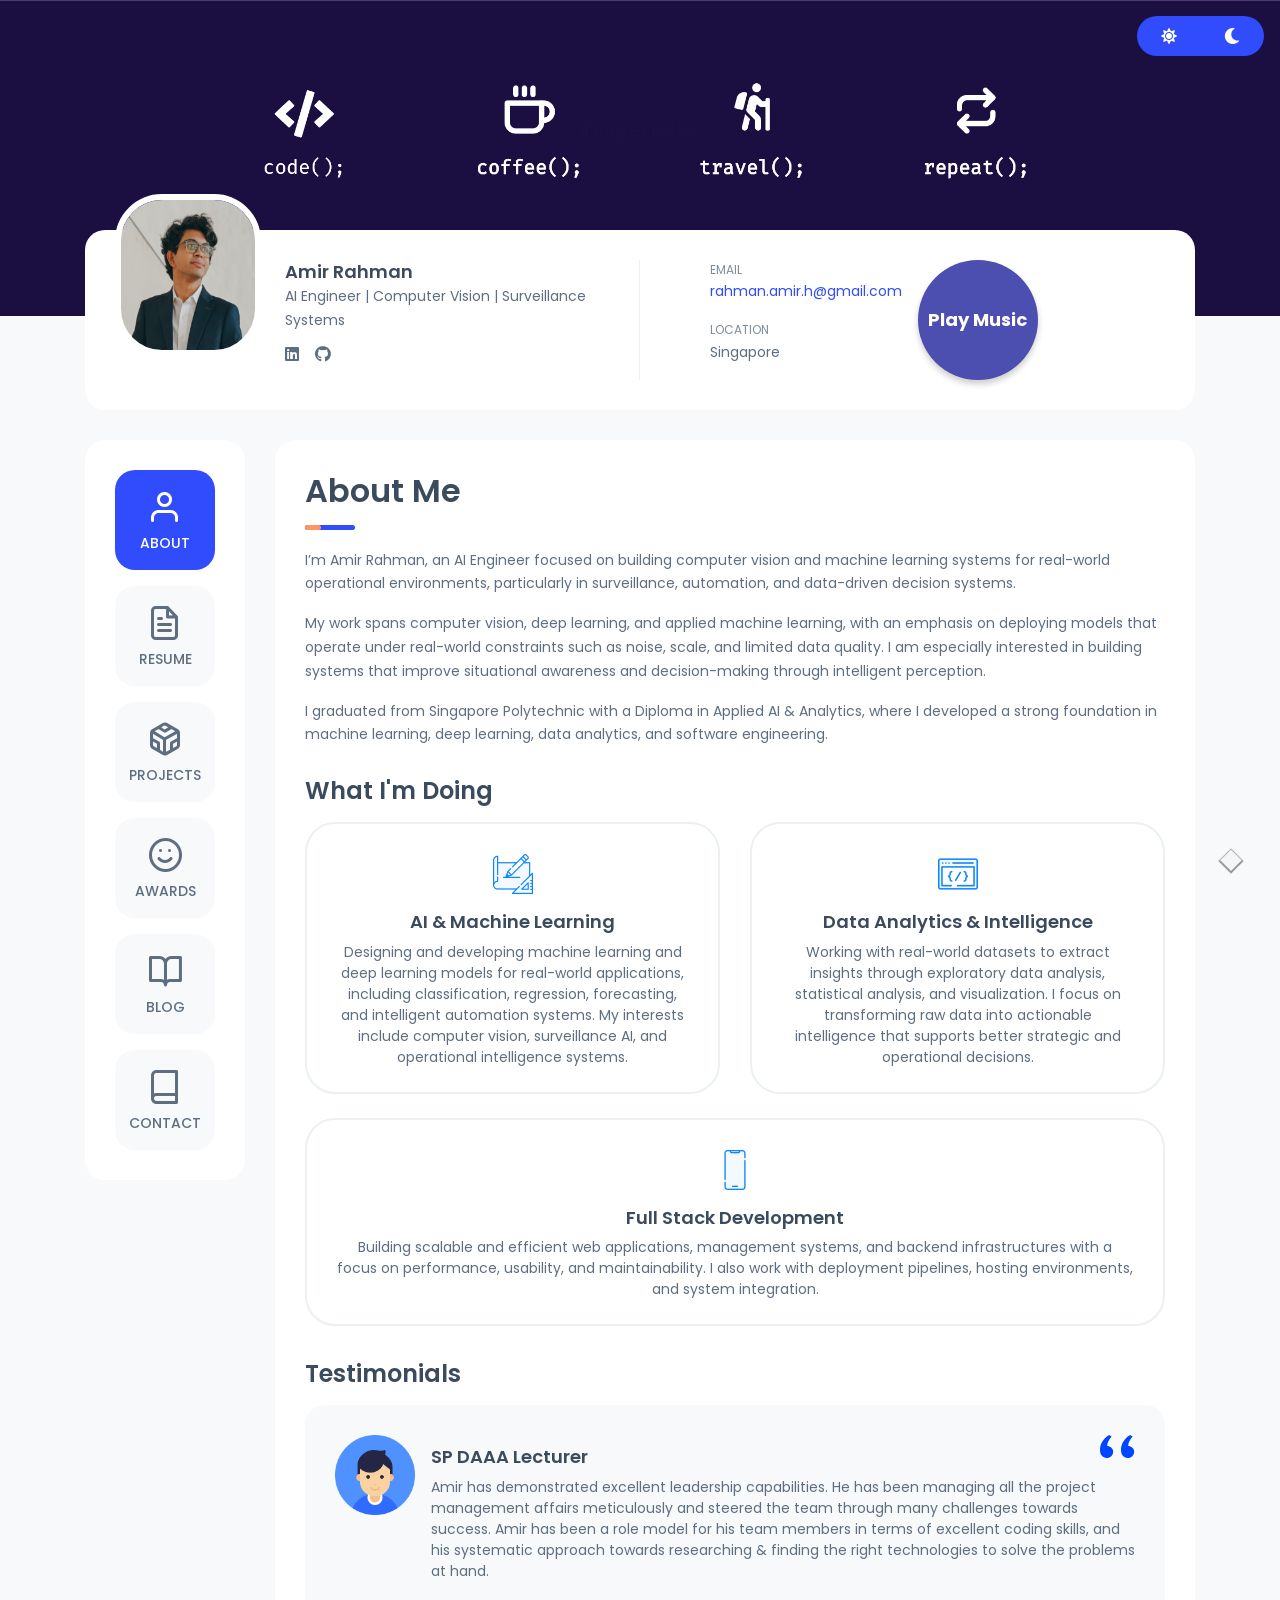
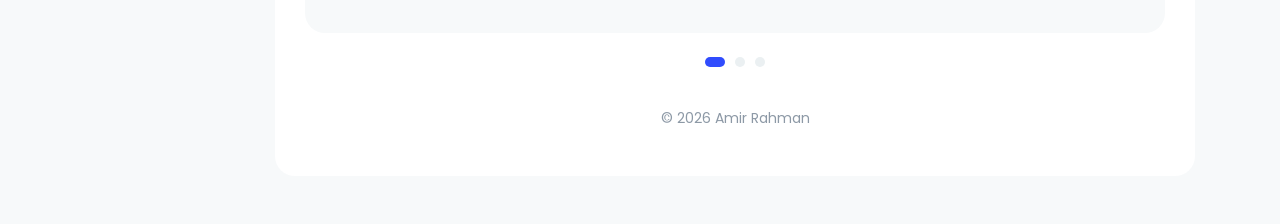
==== commit b6ff293f: "fixed code issues, cleaned it up" ====
--- a/index.html
+++ b/index.html
@@ -4,23 +4,21 @@
 <head>
     <!-- Meta Data -->
     <meta charset="UTF-8">
-    <meta content="text/html; charset=UTF-8" http-equiv="Content-Type">
-    <meta http-equiv="X-UA-Compatible" content="IE=edge,chrome=1">
-    <meta name="viewport" content="width=device-width, initial-scale=1, shrink-to-fit=no">
-    <meta name="author" content="amirrahman" />
-    <meta name="description" content="Amir Rahman - Data Analyst|AI Engineer|Full Stack Web Developer|">
-
-    <!-- Twitter Cards -->
-    <!-- <meta name="twitter:card" content="Amir Rahman - Full Stack Web Developer">
-    <meta name="twitter:image" content="assets/img/logo/logo.png">
-    <meta name="twitter:title" content="Amir Rahman - Full Stack Web Developer">
-    <meta name="twitter:site" content="@nayeemdev">
-    <meta name="twitter:creator" content="@nayeemdev"> -->
+    <meta name="viewport" content="width=device-width, initial-scale=1">
+    <meta name="author" content="Amir Rahman">
+    <meta name="description" content="Portfolio of Amir Rahman, an AI engineer building computer vision, machine learning, surveillance, and data systems in Singapore.">
+    <meta name="theme-color" content="#304cfd">
+
+    <meta name="twitter:card" content="summary">
+    <meta name="twitter:title" content="Amir Rahman — AI Engineer">
+    <meta name="twitter:description" content="Computer vision, machine learning, surveillance, and data systems.">
+    <meta name="twitter:image" content="assets/img/logo/AmirFormalPhoto.jpg">
 
     <!-- Open Graph data -->
     <meta property="og:locale" content="en_US">
-    <meta property="og:type" content="Portfolio">
-    <meta property="og:title" content="Amir Rahman">
+    <meta property="og:type" content="website">
+    <meta property="og:title" content="Amir Rahman — AI Engineer">
+    <meta property="og:description" content="Computer vision, machine learning, surveillance, and data systems.">
     <meta property="og:url" content="https://amirrahman19.github.io/Portfoliosite/">
     <meta property="og:site_name" content="Amir Rahman">
     <meta property="og:image" content="assets/img/logo/AmirFormalPhoto.jpg">
@@ -29,7 +27,7 @@
     <meta name="google-site-verification" content="LXeirZYSBk47aNu0DDM0CSdKAXplRUl3loltDy9CjR4" />
 
     <!-- Title -->
-    <title>Amir Rahman</title>
+    <title>Amir Rahman — AI Engineer &amp; Computer Vision Developer</title>
 
     <!-- Favicons -->
     <link rel="apple-touch-icon" sizes="180x180" href="assets/img/favicons/apple-touch-icon.png">
@@ -37,30 +35,37 @@
     <link rel="icon" type="image/png" sizes="16x16" href="logo.png">
     <link rel="manifest" href="assets/img/favicons/site.webmanifest">
     <link rel="mask-icon" href="assets/img/favicons/safari-pinned-tab.svg" color="#5bbad5">
+    <link rel="preconnect" href="https://fonts.googleapis.com">
+    <link rel="preconnect" href="https://fonts.gstatic.com" crossorigin>
 
     <!-- Styles -->
     <link rel="stylesheet" type="text/css" href="assets/styles/style.css" />
     <link rel="stylesheet" href="https://cdnjs.cloudflare.com/ajax/libs/font-awesome/5.8.0/css/all.min.css">
+    <script>
+        (function () {
+            var savedTheme = localStorage.getItem('theme');
+            var theme = savedTheme || (window.matchMedia('(prefers-color-scheme: dark)').matches ? 'dark' : 'light');
+            document.documentElement.dataset.theme = theme;
+            if (theme === 'dark') {
+                var darkStyles = document.createElement('link');
+                darkStyles.id = 'dark-mode';
+                darkStyles.rel = 'stylesheet';
+                darkStyles.href = 'assets/styles/style-dark.css';
+                document.head.appendChild(darkStyles);
+            }
+        }());
+    </script>
 </head>
 
 <body>
-    <!-- Preloader -->
-    <div class="preloader">
-        <div class="preloader__wrap">
-            <div class="circle-pulse">
-                <div class="circle-pulse__1"></div>
-                <div class="circle-pulse__2"></div>
-            </div>
-            <div class="preloader__progress"><span></span></div>
-        </div>
-    </div>
+    <a class="skip-link" href="#content">Skip to main content</a>
 
     <main class="main">
         <!-- Dark/Light Toggle -->
         <div class="dark-light m-3">
             <div class="btn-group" role="group">
-                <button data-toggle="tooltip" title="Switch to Light Mode" type="button" class="btn toggle-btn light"><i class="fas fa-sun"></i></button>
-                <button data-toggle="tooltip" title="Switch to Dark Mode" type="button" class="btn toggle-btn dark"><i class="fas fa-moon"></i></button>
+                <button title="Switch to light mode" aria-label="Switch to light mode" type="button" class="btn toggle-btn light"><i class="fas fa-sun" aria-hidden="true"></i></button>
+                <button title="Switch to dark mode" aria-label="Switch to dark mode" type="button" class="btn toggle-btn dark"><i class="fas fa-moon" aria-hidden="true"></i></button>
             </div>
         </div>
 
@@ -77,22 +82,17 @@
                         <img class="header__photo-img" src="assets/img/logo/AmirFormalPhoto.jpg" alt="Me">
                     </div>
                     <div class="header__base-info">
-                        <h4 class="title titl--h4">Amir Rahman</h4>
+                        <h1 class="title title--h4">Amir Rahman</h1>
                         <div class="status">AI Engineer | Computer Vision | Surveillance Systems</div>
                         <ul class="header__social">
-                            <!-- <li><a target="_blank" href="https://facebook.com/nayeemdev"><i class="fab fa-facebook"></i></a></li> -->
-                            <!-- <li><a target="_blank" href="https://twitter.com/nayeemdev"><i class="fab fa-twitter"></i></a></li> -->
-                            <li><a target="_blank" href="https://www.linkedin.com/in/amir-rahman-486a56216/"><i class="fab fa-linkedin"></i></a></li>
-                            <li><a target="_blank" href="https://github.com/Amirrahman19/"><i class="fab fa-github"></i></a></li>
-                            <!-- <li><a target="_blank" href="https://medium.com/@nayeemdev"><i class="fab fa-medium"></i></a></li>
-                            <li><a target="_blank" href="https://stackoverflow.com/users/9841556"><i class="fab fa-stack-overflow"></i></a></li>
-                            <li><a target="_blank" href="https://hackerrank.com/nayeemdev"><i class="fab fa-hackerrank"></i></a></li> -->
+                            <li><a target="_blank" rel="noopener noreferrer" aria-label="Amir Rahman on LinkedIn" href="https://www.linkedin.com/in/amir-rahman-486a56216/"><i class="fab fa-linkedin" aria-hidden="true"></i></a></li>
+                            <li><a target="_blank" rel="noopener noreferrer" aria-label="Amir Rahman on GitHub" href="https://github.com/Amirrahman19/"><i class="fab fa-github" aria-hidden="true"></i></a></li>
                         </ul>
                     </div>
                 </div>
                 <div class="header__right">
                     <ul class="header__contact">
-                        <li><span class="overhead">Email</span>rahman.amir.h@gmail.com</li>
+                        <li><span class="overhead">Email</span><a href="mailto:rahman.amir.h@gmail.com">rahman.amir.h@gmail.com</a></li>
                         <li><span class="overhead">Location</span>Singapore</li>
                     </ul>
                 <!-- </div>
@@ -126,7 +126,7 @@
     <button class="play-button" id="playButton">Play Music</button>
     
 
-    <audio id="audio" src="Passacaglia - Handel Halvorsen (Relaxing Piano Music).mp3"></audio>
+    <audio id="audio" preload="none" src="Passacaglia - Handel Halvorsen (Relaxing Piano Music).mp3"></audio>
 
     <script>
         // JavaScript to handle the play functionality
@@ -137,13 +137,21 @@
 
         playButton.addEventListener('click', () => {
             if (!isPlaying) {
-                audio.play();
-                playButton.textContent = "Pause Music";
+                audio.play().then(() => {
+                    isPlaying = true;
+                    playButton.textContent = "Pause Music";
+                }).catch(() => {
+                    playButton.textContent = "Unable to play";
+                });
             } else {
                 audio.pause();
                 playButton.textContent = "Play Music";
+                isPlaying = false;
             }
-            isPlaying = !isPlaying;
+        });
+        audio.addEventListener('ended', () => {
+            isPlaying = false;
+            playButton.textContent = "Play Music";
         });
     </script>
                 </div>
@@ -153,16 +161,16 @@
                 <!-- Sidebar nav -->
                 <aside class="col-12 col-md-12 col-lg-2">
                     <div class="sidebar box sticky-column">
-                        <ul class="nav js-tabs">
-                            <li class="nav__item"><a class="active" href="#about-tab"><i class="icon-user"></i>About</a>
+                        <ul class="nav js-tabs" role="tablist" aria-label="Portfolio sections">
+                            <li class="nav__item" role="presentation"><a class="active" role="tab" aria-selected="true" aria-controls="about-tab" href="#about-tab"><i class="icon-user" aria-hidden="true"></i>About</a>
                             </li>
-                            <li class="nav__item"><a href="#resume-tab"><i class="icon-file-text"></i>Resume</a></li>
-                            <li class="nav__item"><a href="#works-tab"><i class="icon-codesandbox"></i>Projects</a></li>
-                            <li class="nav__item"><a href="#gallery-tab"><i class="icon-smile"></i>Awards</a> </li>
-                            <li class="nav__item"><a href="#blog-tab"><i class="icon-book-open"></i>Blog</a></li>
+                            <li class="nav__item" role="presentation"><a role="tab" aria-selected="false" aria-controls="resume-tab" href="#resume-tab"><i class="icon-file-text" aria-hidden="true"></i>Resume</a></li>
+                            <li class="nav__item" role="presentation"><a role="tab" aria-selected="false" aria-controls="works-tab" href="#works-tab"><i class="icon-codesandbox" aria-hidden="true"></i>Projects</a></li>
+                            <li class="nav__item" role="presentation"><a role="tab" aria-selected="false" aria-controls="gallery-tab" href="#gallery-tab"><i class="icon-smile" aria-hidden="true"></i>Awards</a> </li>
+                            <li class="nav__item" role="presentation"><a role="tab" aria-selected="false" aria-controls="blog-tab" href="#blog-tab"><i class="icon-book-open" aria-hidden="true"></i>Blog</a></li>
                             <!-- <li class="nav__item"><a href="#visuals"><i class="icon-book-open"></i>V&Cs</a></li> -->
                             <!-- <li class="nav__item"><a href="#mentorship-tab"><i class="icon-book"></i>Mentorship</a></li> -->
-                            <li class="nav__item"><a href="#contact-tab"><i class="icon-book"></i>Contact</a></li>
+                            <li class="nav__item" role="presentation"><a role="tab" aria-selected="false" aria-controls="contact-tab" href="#contact-tab"><i class="icon-book" aria-hidden="true"></i>Contact</a></li>
                         </ul>
                     </div>
                 </aside>
@@ -173,7 +181,7 @@
 
                         <div class="content">
                             <!-- ABOUT -->
-                            <div id="about-tab" class="tabcontent active">
+                            <div id="about-tab" class="tabcontent active" role="tabpanel">
                                 <div class="pb-0 pb-sm-2">
                                     <h2 class="title title--h1 first-title title__separate">About Me</h2>
 
@@ -251,8 +259,6 @@
                                                         excellent coding skills, and his systematic approach towards researching & finding the right technologies to solve the problems 
                                                         at hand.
                                                       </p>
-                                                      <!-- <p>Link to website: <a href="https://sleepz1312.github.io/myportfolio/" target="_blank">https://sleepz137.github.io/Portfolio/</a ></p> -->
-                                                      
                                                   </div>
                                               </div>
 
@@ -305,9 +311,9 @@
                                                 </div>
 
                                                 <!-- RESUME -->
-                                                <div id="resume-tab" class="tabcontent">
+                                                <div id="resume-tab" class="tabcontent" role="tabpanel">
                                                     <div class="pb-2">
-                                                        <h1 class="title title--h1 first-title title__separate">Resume</h1>
+                                                        <h2 class="title title--h1 first-title title__separate">Resume</h2>
                                                     </div>
 
                                                     <!-- Experience -->
@@ -507,45 +513,45 @@
 
                                                         </div> 
                                                         
-                                                        <button class="button">Download Resume</button>
+                                                        <a class="button" href="mailto:rahman.amir.h@gmail.com?subject=Resume%20request">Request Résumé</a>
                                                     </div>
 
                                                 </div>
 
                                                 <!-- WORKS -->
-                                                <div id="gallery-tab" class="tabcontent">
+                                                <div id="gallery-tab" class="tabcontent" role="tabpanel">
                                                     <div class="pb-2">
-                                                        <h1 class="title title--h1 first-title title__separate">Gallery</h1>
+                                                        <h2 class="title title--h1 first-title title__separate">Gallery</h2>
                                                     </div>
 
 
 
 
-                                                    <iframe frameborder="0" style="height: 2700px; overflow:scroll; width: 100%;background-color: transparent;" marginheight="1" marginwidth="1" name="cboxmain" id="cboxmain" seamless="seamless" scrolling="no" frameborder="0" allowtransparency="true" src="assets/gallery.html"></iframe>
+                                                    <iframe class="content-frame awards-frame" title="Awards and achievements gallery" loading="lazy" src="assets/gallery.html"></iframe>
 
                                               
 
 
-                                                    <button class="button"><a href="https://dweebwastaken.github.io/my-portfolio/portfolio.html" target="_blank">More...</a></button>
-                                                </div>
-
-                                                <div id="visuals" class="tabcontent">
+                                                    <a class="button" href="https://dweebwastaken.github.io/my-portfolio/portfolio.html" target="_blank" rel="noopener noreferrer">More awards</a>
+                                                </div>
+
+                                                <div id="visuals" class="tabcontent" role="tabpanel">
                                                     <div class="pb-2">
-                                                        <h1 class="title title--h1 first-title title__separate">Book concepts - Art of War</h1>
+                                                        <h2 class="title title--h1 first-title title__separate">Book concepts - Art of War</h2>
                                                     </div>
 
 
 
 
-                                                    <iframe frameborder="0" style="height: 2700px; overflow:scroll; width: 100%;background-color: transparent;" marginheight="1" marginwidth="1" name="cboxmain" id="cboxmain" seamless="seamless" scrolling="no" frameborder="0" allowtransparency="true" src="networkgraphs/art_of_war_network.html"></iframe>
+                                                    <iframe class="content-frame graph-frame" title="Interactive Art of War concept network" loading="lazy" src="networkgraphs/art_of_war_network.html"></iframe>
 
                                               
                                                 </div>
 
                                                 <!-- WORKS -->
-                                                <div id="works-tab" class="tabcontent">
+                                                <div id="works-tab" class="tabcontent" role="tabpanel">
                                                     <div class="pb-2">
-                                                        <h1 class="title title--h1 first-title title__separate">Portfolio</h1>
+                                                        <h2 class="title title--h1 first-title title__separate">Portfolio</h2>
                                                     </div>
 
                                                     <!-- Filter -->
@@ -571,7 +577,7 @@
 
                                                         <figure class="gallery-grid__item ai-systems ml-dl">
                                                             <div class="gallery-grid__image-wrap">
-                                                                <img class="gallery-grid__image cover lazyload" src="assets/img/voicetotext.jpeg" data-zoom alt="" />
+                                                                <img class="gallery-grid__image cover" src="assets/img/voicetotext.jpeg" loading="lazy" decoding="async" data-zoom alt="Voice-to-text NLP translation platform" />
                                                             </div>
                                                             <figcaption class="gallery-grid__caption">
                                                                 <h4 class="title title--h6 gallery-grid__title">Real-Time Multilingual Voice-to-Text System</h4>
@@ -582,13 +588,13 @@
 
                                                         <figure class="gallery-grid__item ai-systems ml-dl">
                                                             <div class="gallery-grid__image-wrap">
-                                                                <img class="gallery-grid__image cover lazyload" src="assets/img/nlpsearchengine.jpeg" data-zoom alt="" />
+                                                                <img class="gallery-grid__image cover" src="assets/img/nlpsearchengine.jpeg" loading="lazy" decoding="async" data-zoom alt="Natural-language search engine project" />
                                                             </div>
                                                             <figcaption class="gallery-grid__caption">
                                                                 <h4 class="title title--h6 gallery-grid__title">Multilingual NLP Search Engine</h4>
                                                                 <span class="gallery-grid__category">Natural Language Processing</span>
                                                                 <p class="gallery-grid__description">Developed a semantic search system capable of processing multilingual queries and retrieving relevant results.</p>
-                                                                <span><a href="assets/NLPSearchEngine.md" target="_blank">Technical Documentation</a></span>
+                                                                <span><a href="assets/NLPSearchEngine.md" target="_blank" rel="noopener noreferrer">Technical Documentation</a></span>
                                                             </figcaption>
                                                         </figure>
 
@@ -596,25 +602,25 @@
 
                                                         <figure class="gallery-grid__item cv ml-dl">
                                                             <div class="gallery-grid__image-wrap">
-                                                                <img class="gallery-grid__image cover lazyload" src="assets/img/cifar100.jpeg" data-zoom alt="" />
+                                                                <img class="gallery-grid__image cover" src="assets/img/cifar100.jpeg" loading="lazy" decoding="async" data-zoom alt="CIFAR-100 image classification project" />
                                                             </div>
                                                             <figcaption class="gallery-grid__caption">
                                                                 <h4 class="title title--h6 gallery-grid__title">CIFAR-100 Image Classification System</h4>
                                                                 <span class="gallery-grid__category">Deep Learning / Computer Vision</span>
                                                                 <p class="gallery-grid__description">Trained and deployed a CNN-based model for multi-class image classification on CIFAR-100 dataset.</p>
-                                                                <span><a href="https://ca2webapp.onrender.com/" target="_blank">Live Demo</a></span>
+                                                                <span><a href="https://ca2webapp.onrender.com/" target="_blank" rel="noopener noreferrer">Live Demo</a></span>
                                                             </figcaption>
                                                         </figure>
 
                                                         <figure class="gallery-grid__item cv">
                                                             <div class="gallery-grid__image-wrap">
-                                                                <img class="gallery-grid__image cover lazyload" src="assets/img/cv.png" data-zoom alt="" />
+                                                                <img class="gallery-grid__image cover" src="assets/img/cv.png" loading="lazy" decoding="async" data-zoom alt="Computer vision human entrance counter" />
                                                             </div>
                                                             <figcaption class="gallery-grid__caption">
                                                                 <h4 class="title title--h6 gallery-grid__title">Real-Time Human Detection System</h4>
                                                                 <span class="gallery-grid__category">Computer Vision / Surveillance AI</span>
                                                                 <p class="gallery-grid__description">Developed a real-time detection and counting system using computer vision models for operational environments.</p>
-                                                                <span><a href="https://github.com/SPAI-Team/Human-Entrance-Counter" target="_blank">GitHub</a></span>
+                                                                <span><a href="https://github.com/SPAI-Team/Human-Entrance-Counter" target="_blank" rel="noopener noreferrer">GitHub</a></span>
                                                             </figcaption>
                                                         </figure>
 
@@ -622,13 +628,13 @@
 
                                                         <figure class="gallery-grid__item ml-dl">
                                                             <div class="gallery-grid__image-wrap">
-                                                                <img class="gallery-grid__image cover lazyload" src="assets/img/airbnb.jpg" data-zoom alt="" />
+                                                                <img class="gallery-grid__image cover" src="assets/img/airbnb.jpg" loading="lazy" decoding="async" data-zoom alt="Machine learning research project" />
                                                             </div>
                                                             <figcaption class="gallery-grid__caption">
                                                                 <h4 class="title title--h6 gallery-grid__title">Airbnb Demand Forecasting Model</h4>
                                                                 <span class="gallery-grid__category">Machine Learning / Predictive Analytics</span>
                                                                 <p class="gallery-grid__description">Built predictive models to analyze and forecast demand patterns using structured real-world datasets.</p>
-                                                                <span><a href="assets/AIML CA1 TechPaper.pdf" target="_blank">Technical Paper</a></span>
+                                                                <span><a href="assets/AIML CA1 TechPaper.pdf" target="_blank" rel="noopener noreferrer">Technical Paper</a></span>
                                                             </figcaption>
                                                         </figure>
 
@@ -636,25 +642,25 @@
 
                                                         <figure class="gallery-grid__item research-papers">
                                                             <div class="gallery-grid__image-wrap">
-                                                                <img class="gallery-grid__image cover lazyload" src="assets/img/airbnb.jpg" data-zoom alt="" />
+                                                                <img class="gallery-grid__image cover" src="assets/img/airbnb.jpg" loading="lazy" decoding="async" data-zoom alt="Deep learning research project" />
                                                             </div>
                                                             <figcaption class="gallery-grid__caption">
                                                                 <h4 class="title title--h6 gallery-grid__title">Deep Learning vs Machine Learning in Sentiment Analysis</h4>
                                                                 <span class="gallery-grid__category">Research Paper</span>
                                                                 <p class="gallery-grid__description">Comparative study on performance differences between deep learning and classical ML approaches for sentiment analysis.</p>
-                                                                <span><a href="assets/DELE CA1 TechPaper Final.pdf" target="_blank">Read Paper</a></span>
+                                                                <span><a href="assets/DELE CA1 TechPaper Final.pdf" target="_blank" rel="noopener noreferrer">Read Paper</a></span>
                                                             </figcaption>
                                                         </figure>
 
                                                         <figure class="gallery-grid__item research-papers">
                                                             <div class="gallery-grid__image-wrap">
-                                                                <img class="gallery-grid__image cover lazyload" src="https://www.globalgovernmentforum.com/wp-content/uploads/2022-06-22_Australia-new-climate-change-pledge_Darwin-landscape_CREDIT-Geoff-Whalan.jpg" data-zoom alt="" />
+                                                                <img class="gallery-grid__image cover" src="https://www.globalgovernmentforum.com/wp-content/uploads/2022-06-22_Australia-new-climate-change-pledge_Darwin-landscape_CREDIT-Geoff-Whalan.jpg" loading="lazy" decoding="async" data-zoom alt="Landscape illustrating the fire prediction project" />
                                                             </div>
                                                             <figcaption class="gallery-grid__caption">
                                                                 <h4 class="title title--h6 gallery-grid__title">Climate Change Forecasting Model (Australia)</h4>
                                                                 <span class="gallery-grid__category">Machine Learning Research</span>
                                                                 <p class="gallery-grid__description">Developed predictive models for environmental trend forecasting using historical climate datasets.</p>
-                                                                <span><a href="assets/AIML CA2 TechPaper.pdf" target="_blank">Read Paper</a></span>
+                                                                <span><a href="assets/AIML CA2 TechPaper.pdf" target="_blank" rel="noopener noreferrer">Read Paper</a></span>
                                                             </figcaption>
                                                         </figure>
 
@@ -662,35 +668,31 @@
 
                                                         <figure class="gallery-grid__item web-dev">
                                                             <div class="gallery-grid__image-wrap">
-                                                                <img class="gallery-grid__image cover lazyload" src="assets/img/sonaralogo.jpeg" data-zoom alt="" />
+                                                                <img class="gallery-grid__image cover" src="assets/img/sonaralogo.jpeg" loading="lazy" decoding="async" data-zoom alt="Sonara Global platform logo" />
                                                             </div>
                                                             <figcaption class="gallery-grid__caption">
                                                                 <h4 class="title title--h6 gallery-grid__title">Sonara Global Platform</h4>
                                                                 <span class="gallery-grid__category">Web Platform / Founder Project</span>
                                                                 <p class="gallery-grid__description">Built and manage a global platform focused on AI awareness, mental wellness, and personal development.</p>
-                                                                <span><a href="https://sonaraglobal.org/" target="_blank">Visit Site</a></span>
+                                                                <span><a href="https://sonaraglobal.org/" target="_blank" rel="noopener noreferrer">Visit Site</a></span>
                                                             </figcaption>
                                                         </figure>
 
                                                         <figure class="gallery-grid__item web-dev">
                                                             <div class="gallery-grid__image-wrap">
-                                                                <img class="gallery-grid__image cover lazyload" src="assets/img/empowerment.webp" data-zoom alt="" />
+                                                                <img class="gallery-grid__image cover" src="assets/img/empowerment.webp" loading="lazy" decoding="async" data-zoom alt="E-Empowerment client website" />
                                                             </div>
                                                             <figcaption class="gallery-grid__caption">
                                                                 <h4 class="title title--h6 gallery-grid__title">Freelance Full-Stack Web Project</h4>
                                                                 <span class="gallery-grid__category">Client Work</span>
                                                                 <p class="gallery-grid__description">Delivered a full-stack web solution including design, development, and deployment for a client.</p>
-                                                                <span><a href="https://e-empowerment.com/" target="_blank">Live Site</a></span>
+                                                                <span><a href="https://e-empowerment.com/" target="_blank" rel="noopener noreferrer">Live Site</a></span>
                                                             </figcaption>
                                                         </figure>
 
                                                     </div>
 
-                                                    <button class="button">
-                                                        <a href="https://eb4f542f-75b0-4868-b8ff-0a4ac33140fe-00-1rxs8elaxq3c1.spock.replit.dev/" target="_blank" style="color: black;">
-                                                            More Projects
-                                                        </a>
-                                                    </button>
+                                                    <a class="button" href="https://eb4f542f-75b0-4868-b8ff-0a4ac33140fe-00-1rxs8elaxq3c1.spock.replit.dev/" target="_blank" rel="noopener noreferrer">More Projects</a>
 
                                                 </div>
 
@@ -698,9 +700,9 @@
 
                                                 <!-- BLOG -->
                                               <!-- BLOG -->
-                                              <div id="blog-tab" class="tabcontent">
+                                              <div id="blog-tab" class="tabcontent" role="tabpanel">
                                                   <div class="pb-2">
-                                                      <h1 class="title title--h1 first-title title__separate">Writing & Media</h1>
+                                                      <h2 class="title title--h1 first-title title__separate">Writing &amp; Media</h2>
                                                   </div>
 
                                                   <!-- News -->
@@ -710,8 +712,8 @@
                                                       <article class="news-item box">
                                                           <div class="news-item__image-wrap overlay overlay--45">
                                                               <div class="news-item__date">2025<span>Podcast</span></div>
-                                                              <a class="news-item__link" target="_blank" href="https://ospi.beehiiv.com/p/ospi-amir-interview"></a>
-                                                              <img class="cover lazyload" src="assets/img/sonaralogo.jpeg" alt="" />
+                                                              <a class="news-item__link" target="_blank" rel="noopener noreferrer" aria-label="Listen to the featured podcast interview" href="https://ospi.beehiiv.com/p/ospi-amir-interview"></a>
+                                                              <img class="cover" src="assets/img/sonaralogo.jpeg" loading="lazy" decoding="async" alt="Sonara Global podcast artwork" />
                                                           </div>
                                                           <div class="news-item__caption">
                                                               <h2 class="title title--h4">Featured Podcast Interview</h2>
@@ -723,8 +725,7 @@
                                                       <article class="news-item box">
                                                           <div class="news-item__image-wrap overlay overlay--45">
                                                               <div class="news-item__date">2025<span>Article</span></div>
-                                                              <a class="news-item__link" target="_blank" href="https://ospi.beehiiv.com/p/ospi-amir-interview"></a>
-                                                              <img class="cover lazyload" src="assets/img/phasesinlife.jpg" alt="" />
+                                                              <img class="cover" src="assets/img/phasesinlife.jpg" loading="lazy" decoding="async" alt="Phases in Life article artwork" />
                                                           </div>
                                                           <div class="news-item__caption">
                                                               <h2 class="title title--h4">Phases in Life: Poly, University, and National Service</h2>
@@ -736,8 +737,8 @@
                                                       <article class="news-item box">
                                                           <div class="news-item__image-wrap overlay overlay--45">
                                                               <div class="news-item__date">2022<span>Media</span></div>
-                                                              <a class="news-item__link" target="_blank" href="https://www.sp.edu.sg/sp/news/sp/singapore-tonight---27-july-2022"></a>
-                                                              <img class="cover lazyload" src="assets/img/aisgstudentoutreachlaunch.png" alt="" />
+                                                              <a class="news-item__link" target="_blank" rel="noopener noreferrer" aria-label="View the AI Singapore media feature" href="https://www.sp.edu.sg/sp/news/sp/singapore-tonight---27-july-2022"></a>
+                                                              <img class="cover" src="assets/img/aisgstudentoutreachlaunch.png" loading="lazy" decoding="async" alt="AI Singapore student outreach launch" />
                                                           </div>
                                                           <div class="news-item__caption">
                                                               <h2 class="title title--h4">AI Singapore Student Outreach Feature</h2>
@@ -749,8 +750,8 @@
                                                       <article class="news-item box">
                                                           <div class="news-item__image-wrap overlay overlay--45">
                                                               <div class="news-item__date">2022<span>Research</span></div>
-                                                              <a class="news-item__link" target="_blank" href="https://github.com/Amirrahman19/A-Statistical-Study-on-Youth-and-Drugs/blob/main/Youth%26Drugs.pdf"></a>
-                                                              <img class="cover lazyload" src="assets/img/istockphoto-538870696-612x612.jpg" alt="" />
+                                                              <a class="news-item__link" target="_blank" rel="noopener noreferrer" aria-label="Read the youth behavioral trends research" href="https://github.com/Amirrahman19/A-Statistical-Study-on-Youth-and-Drugs/blob/main/Youth%26Drugs.pdf"></a>
+                                                              <img class="cover" src="assets/img/istockphoto-538870696-612x612.jpg" loading="lazy" decoding="async" alt="Youth behavioral trends research" />
                                                           </div>
                                                           <div class="news-item__caption">
                                                               <h2 class="title title--h4">Statistical Study on Youth Behavioral Trends</h2>
@@ -761,9 +762,9 @@
                                                   </div>
                                               </div>
 
-                                            <div id="contact-tab" class="tabcontent">
+                                            <div id="contact-tab" class="tabcontent" role="tabpanel">
                                                 <div class="pb-2">
-                                                    <h1 class="title title--h1 first-title title__separate">Contact & Collaboration</h1>
+                                                    <h2 class="title title--h1 first-title title__separate">Contact &amp; Collaboration</h2>
                                                 </div>
 
                                                 <h3>
@@ -784,14 +785,14 @@
                                                 </h4>
                                             </div>
                                         <!-- Footer -->
-                                        <footer class="footer">© 2024 made by Amir Rahman :D</footer>
+                                        <footer class="footer">© <span id="current-year">2026</span> Amir Rahman</footer>
                                     </div>
                                 </div>
                             </div>
     </main>
 
     <!-- BackToTop -->
-    <div class="back-to-top"></div>
+    <button class="back-to-top" type="button" aria-label="Back to top"></button>
 
     <!-- JavaScripts -->
     <script src="assets/js/jquery-3.4.1.min.js"></script>
@@ -799,29 +800,22 @@
     <script src="assets/js/common.js"></script>
 
     <script>
-        if (localStorage.getItem("theme") === null) {
-            localStorage.setItem('theme', 'dark');
-        }
-        if (localStorage.getItem('theme') === 'dark') {
-            $('head').append('<link rel="stylesheet" id="dark-mode" type="text/css" href="assets/styles/style-dark.css" />');
-        } else {
-            $('head link[href="assets/styles/style-dark.css"]').remove();
-        }
-
         $('.light').click(function() {
             localStorage.setItem('theme', 'light');
-            $('head link[href="assets/styles/style-dark.css"]').remove();
+            document.documentElement.dataset.theme = 'light';
+            $('#dark-mode').remove();
         });
 
         $('.dark').click(function() {
             localStorage.setItem('theme', 'dark');
-            $('head').append('<link rel="stylesheet" id="dark-mode" type="text/css" href="assets/styles/style-dark.css" />');
+            document.documentElement.dataset.theme = 'dark';
+            if (!document.getElementById('dark-mode')) {
+                $('head').append('<link rel="stylesheet" id="dark-mode" href="assets/styles/style-dark.css">');
+            }
         });
 
-        $('[data-toggle="tooltip"]').tooltip({
-            trigger: 'hover'
-        });
+        document.getElementById('current-year').textContent = new Date().getFullYear();
     </script>
 </body>
 
-</html>+</html>
--- a/assets/styles/style.css
+++ b/assets/styles/style.css
@@ -2445,6 +2445,55 @@
   height: 40px;
 }
 
+.skip-link {
+  background: #304cfd;
+  color: #fff;
+  left: 1rem;
+  padding: .75rem 1rem;
+  position: fixed;
+  top: 1rem;
+  transform: translateY(-200%);
+  z-index: 1200;
+}
+
+.skip-link:focus {
+  color: #fff;
+  transform: translateY(0);
+}
+
+a:focus-visible,
+button:focus-visible,
+[role="tab"]:focus-visible {
+  outline: 3px solid #ff965d;
+  outline-offset: 3px;
+}
+
+.content-frame {
+  background: transparent;
+  border: 0;
+  display: block;
+  width: 100%;
+}
+
+.awards-frame {
+  height: 2700px;
+}
+
+.graph-frame {
+  height: 800px;
+}
+
+@media (prefers-reduced-motion: reduce) {
+  *,
+  *::before,
+  *::after {
+    animation-duration: .01ms !important;
+    animation-iteration-count: 1 !important;
+    scroll-behavior: auto !important;
+    transition-duration: .01ms !important;
+  }
+}
+
 @media only screen and (max-width: 580px) {
   .toggle-btn {
     height: 25px;
